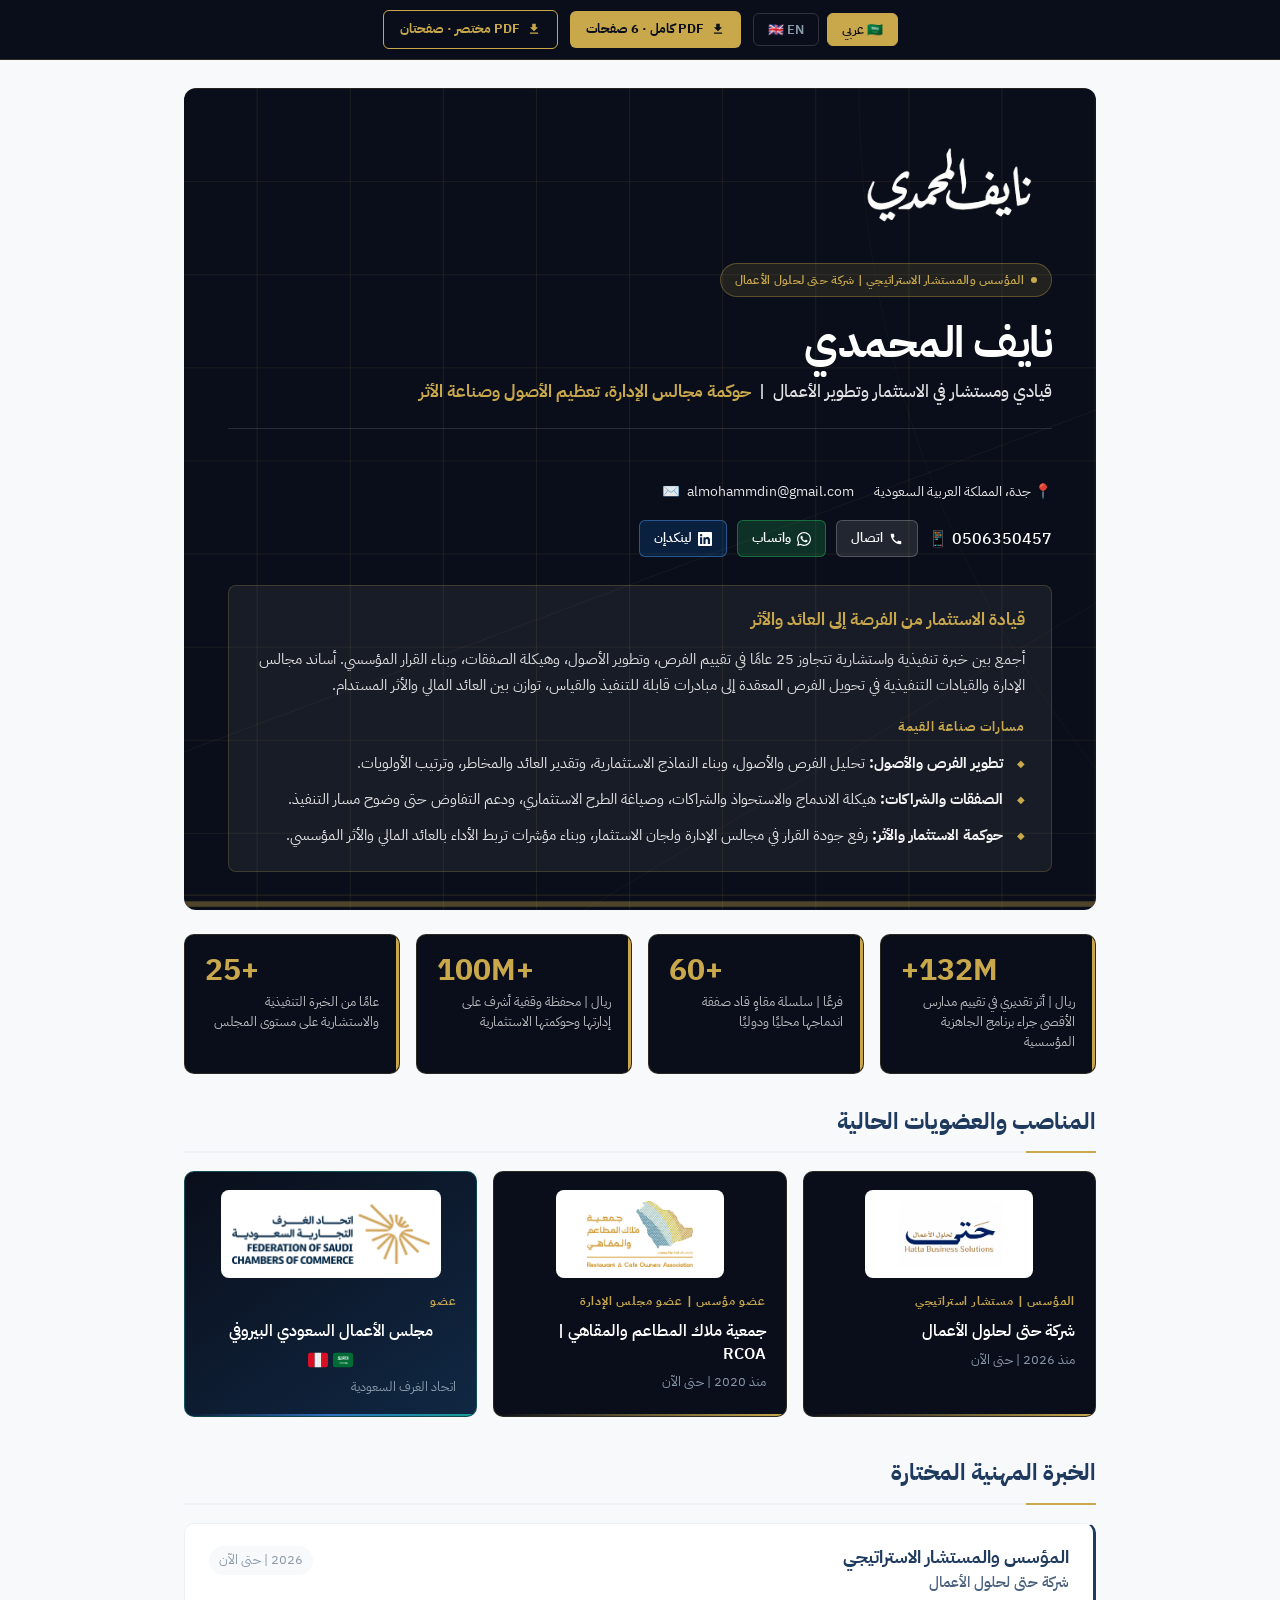
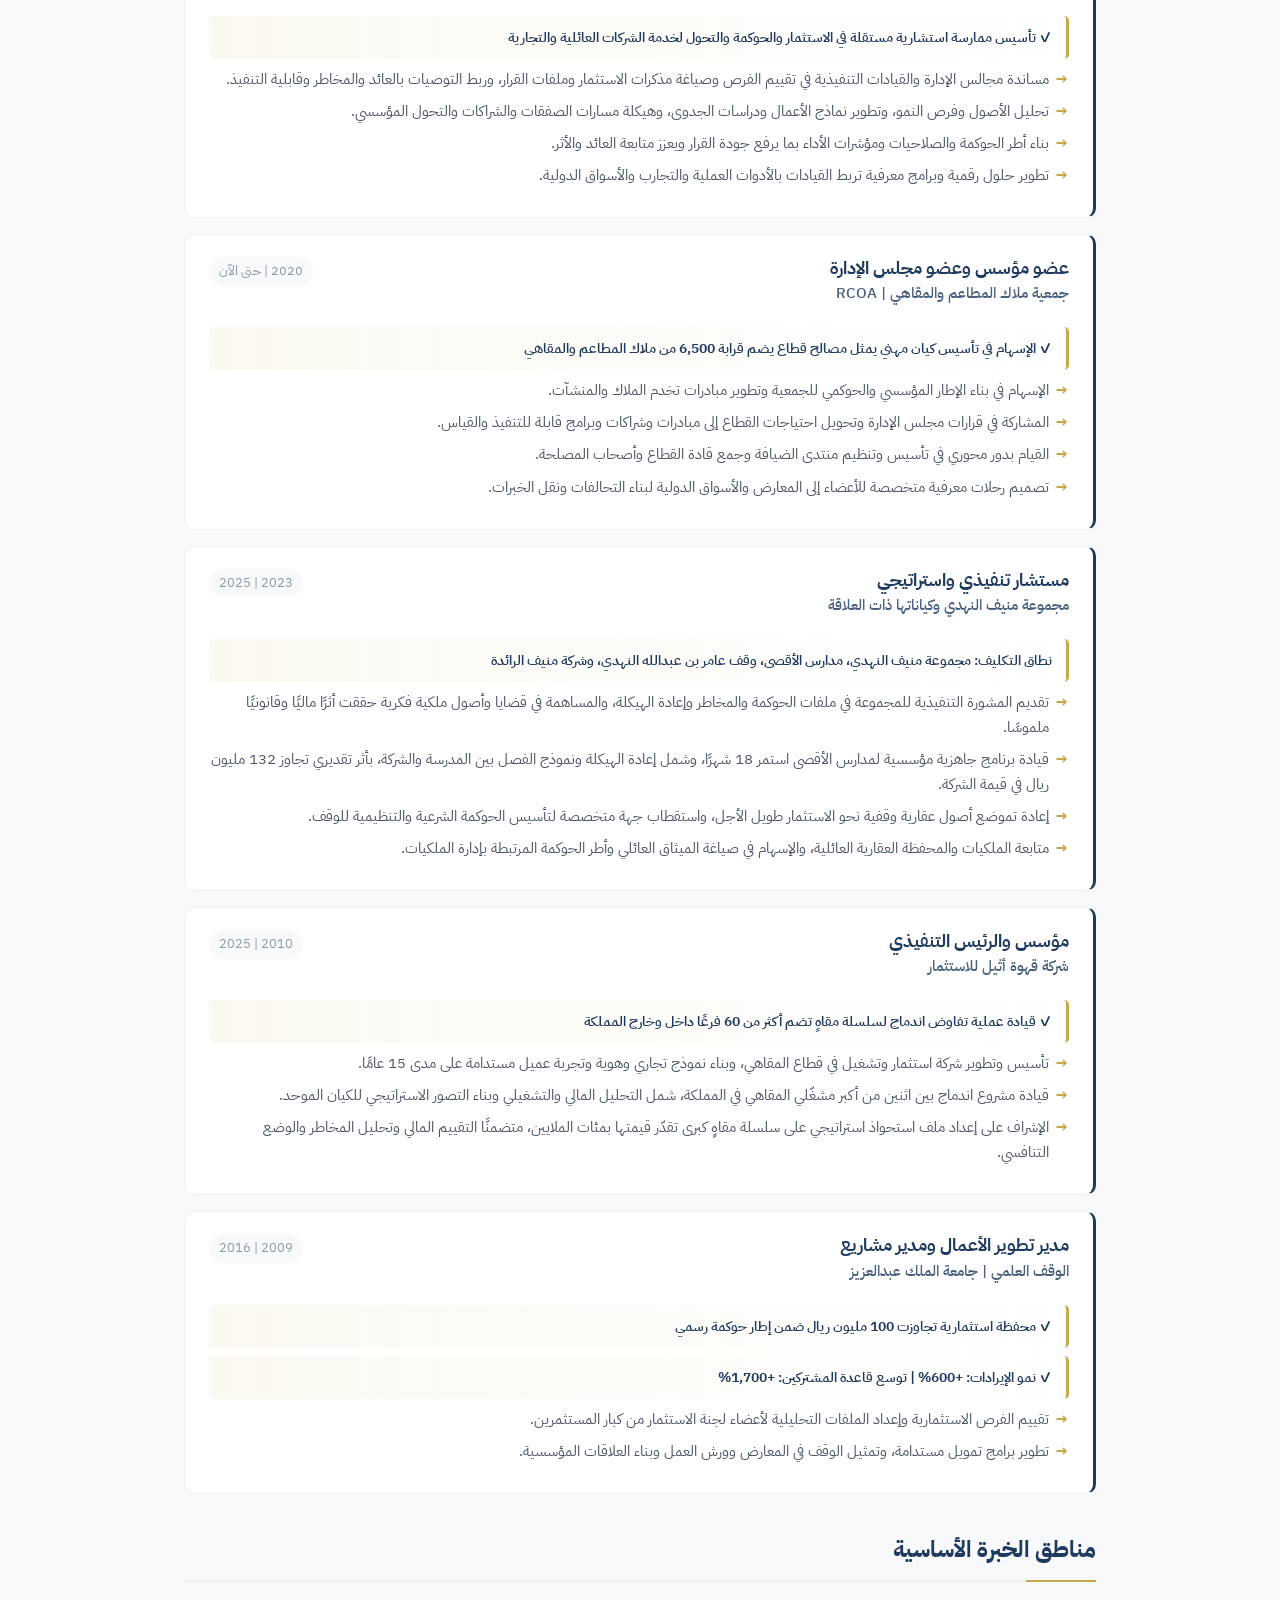
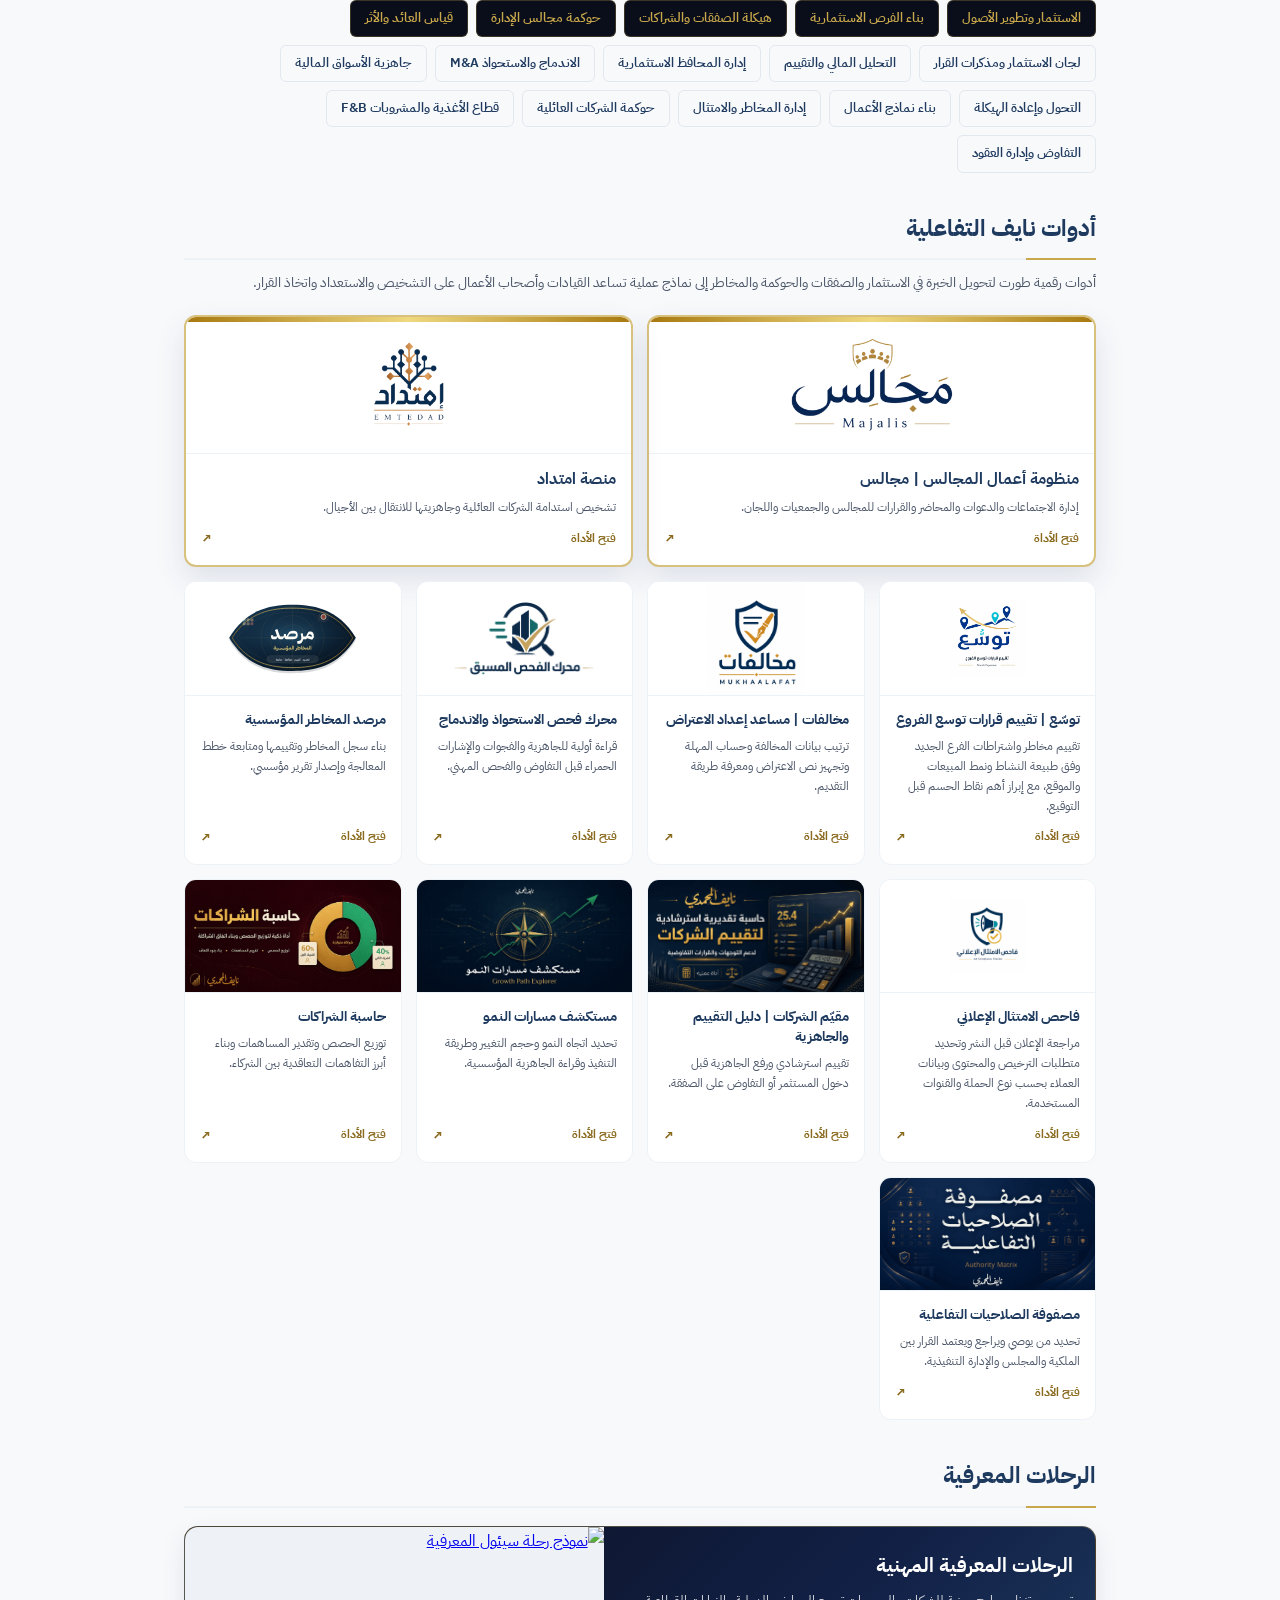
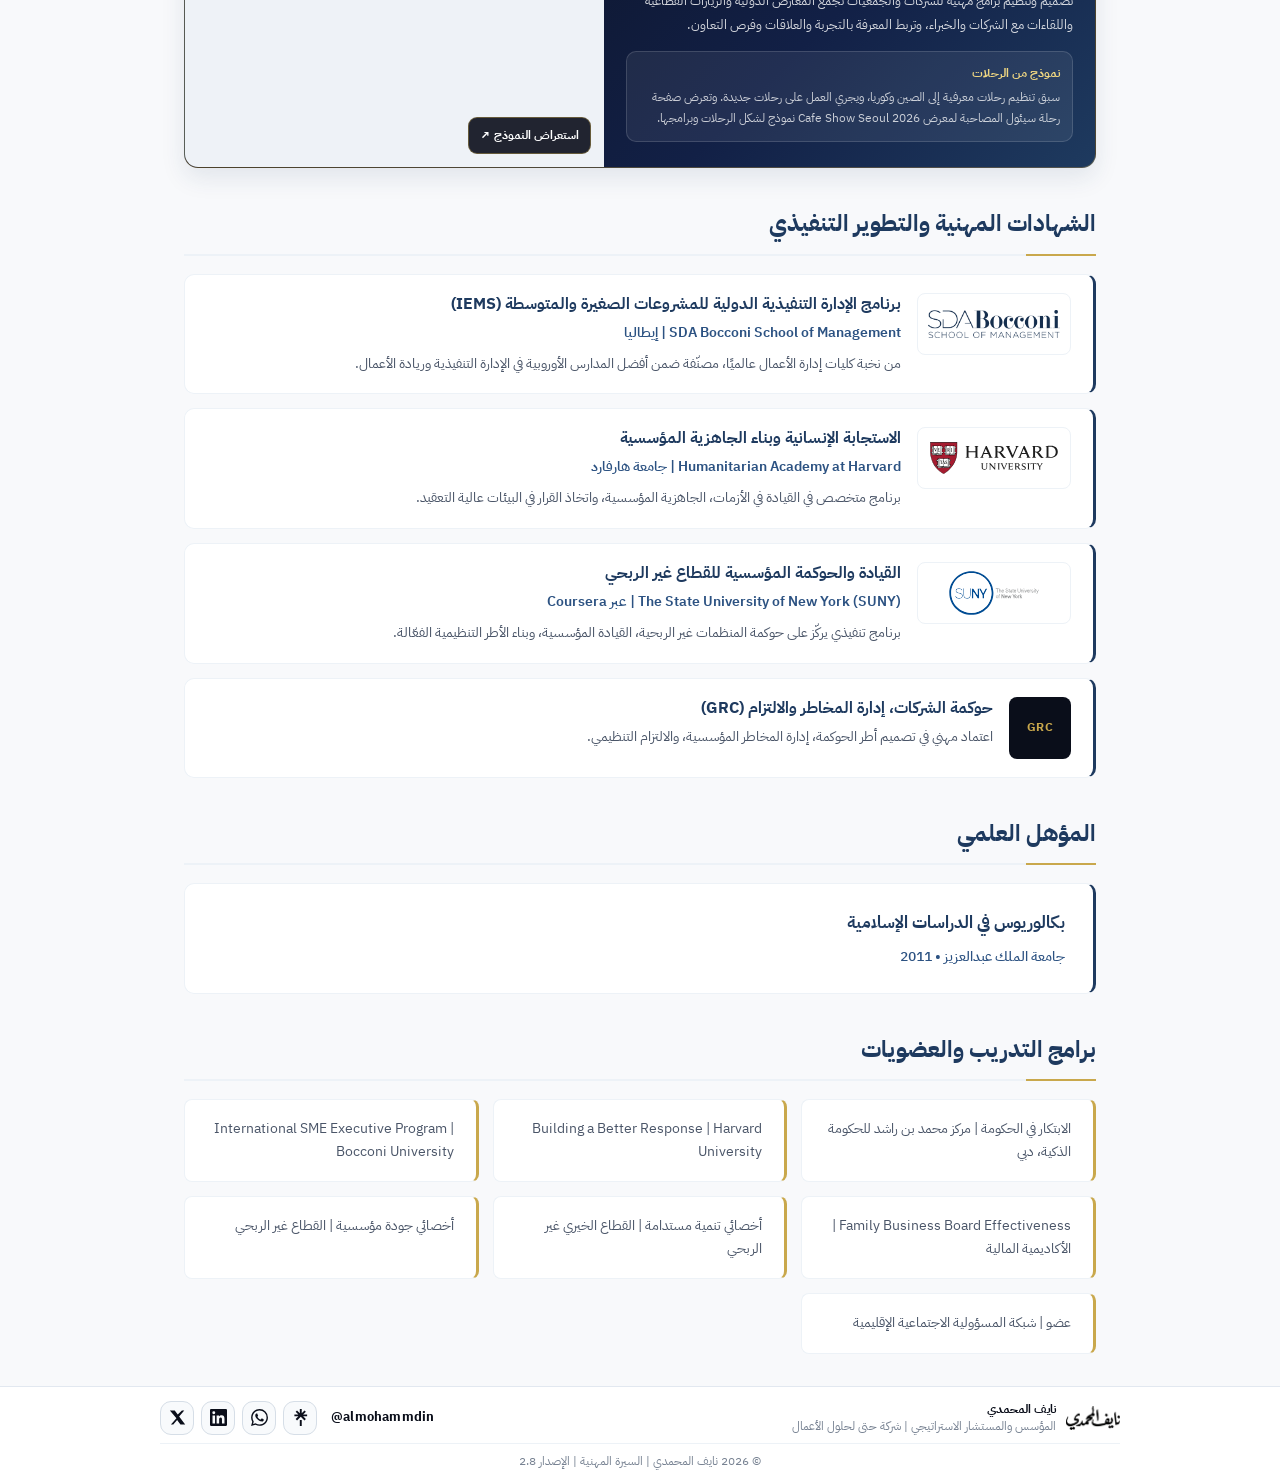
==== index.html @ 0396e6ec "تقليل ارتفاع الصفحة وضغط الفوتر" ====
<!DOCTYPE html>
<html lang="ar" dir="rtl">
<head>
  <meta charset="UTF-8">
  <meta name="viewport" content="width=device-width, initial-scale=1.0">
  <title>نايف المحمدي | قيادة الاستثمار والأثر</title>
  <meta name="description" content="السيرة المهنية لنايف المحمدي، قيادي ومستشار في الاستثمار وتطوير الأعمال وحوكمة مجالس الإدارة، يركز على تعظيم قيمة الأصول وصناعة العائد والأثر عبر شركة حتى لحلول الأعمال.">
  <meta name="theme-color" content="#0a0e1a">
  <meta name="robots" content="index, follow">

  <!-- Favicon -->
  <link rel="icon" type="image/x-icon" href="./assets/favicon/favicon.ico">
  <link rel="icon" type="image/png" sizes="16x16" href="./assets/favicon/favicon-16.png">
  <link rel="icon" type="image/png" sizes="32x32" href="./assets/favicon/favicon-32.png">
  <link rel="icon" type="image/png" sizes="96x96" href="./assets/favicon/favicon-96.png">
  <link rel="icon" type="image/png" sizes="180x180" href="./assets/favicon/favicon-180.png">
  <link rel="icon" type="image/png" sizes="512x512" href="./assets/favicon/favicon-512.png">
  <link rel="apple-touch-icon" sizes="180x180" href="./assets/favicon/apple-touch-icon.png">
  <link rel="canonical" href="https://almohammdin.github.io/mycv/">
  <meta property="og:type" content="profile">
  <meta property="og:locale" content="ar_SA">
  <meta property="og:title" content="نايف المحمدي | قيادة الاستثمار والأثر">
  <meta property="og:description" content="الاستثمار وتطوير الأصول، هيكلة الصفقات والشراكات، حوكمة مجالس الإدارة، وصناعة العائد والأثر.">
  <meta property="og:url" content="https://almohammdin.github.io/mycv/">
  <meta property="og:image" content="https://almohammdin.github.io/mycv/assets/social/naif-link-preview.png">
  <meta property="og:image:secure_url" content="https://almohammdin.github.io/mycv/assets/social/naif-link-preview.png">
  <meta property="og:image:type" content="image/png">
  <meta property="og:image:width" content="1200">
  <meta property="og:image:height" content="630">
  <meta property="og:image:alt" content="شعار نايف المحمدي">
  <meta name="twitter:card" content="summary_large_image">
  <meta name="twitter:title" content="نايف المحمدي | قيادة الاستثمار والأثر">
  <meta name="twitter:description" content="الاستثمار وتطوير الأصول، هيكلة الصفقات والشراكات، حوكمة مجالس الإدارة، وصناعة العائد والأثر.">
  <meta name="twitter:image" content="https://almohammdin.github.io/mycv/assets/social/naif-link-preview.png">

  <!-- Fonts -->
  <link rel="preconnect" href="https://fonts.googleapis.com">
  <link rel="preconnect" href="https://fonts.gstatic.com" crossorigin>
  <link href="https://fonts.googleapis.com/css2?family=IBM+Plex+Sans+Arabic:wght@300;400;500;600;700&family=IBM+Plex+Sans:wght@300;400;500;600;700&display=swap" rel="stylesheet">

  <!-- Schema.org JSON-LD -->
  <script type="application/ld+json">
  {
    "@context": "https://schema.org",
    "@type": "Person",
    "name": "نايف المحمدي",
    "alternateName": "Naif Almohammdi",
    "jobTitle": "قيادي ومستشار في الاستثمار وتطوير الأعمال",
    "description": "قيادي ومستشار في الاستثمار وتطوير الأعمال عبر شركة حتى لحلول الأعمال، بخبرة في تطوير الأصول وهيكلة الصفقات وحوكمة مجالس الإدارة وصناعة العائد والأثر.",
    "address": {
      "@type": "PostalAddress",
      "addressLocality": "جدة",
      "addressCountry": "SA"
    },
    "email": "almohammdin@gmail.com",
    "telephone": "+966506350457",
    "url": "https://almohammdin.github.io/mycv/",
    "sameAs": [
      "https://www.linkedin.com/in/almohammdin/",
      "https://x.com/almohammdin",
      "https://linktr.ee/almohammdin"
    ],
    "knowsAbout": ["Investment Strategy","Asset Development","Board Governance","Deal Structuring","Mergers and Acquisitions","Investment Committees","Impact Measurement","Institutional Transformation","Family Business Governance"]
  }
  </script>

  <style>
    /* ===== Reset & Variables ===== */
    *, *::before, *::after { margin:0; padding:0; box-sizing:border-box; }

    :root {
      --navy:        #0a0e1a;
      --navy-mid:    #1a2540;
      --navy-light:  #1e3a5f;
      --gold:        #c9a84c;
      --gold-light:  #e2c97e;
      --gold-muted:  rgba(201,168,76,0.15);
      --white:       #ffffff;
      --offwhite:    #f8f9fb;
      --muted:       #8899aa;
      --text:        #1a202c;
      --text-mid:    #4a5568;
      --border:      #e2e8f0;
      --border-lt:   #edf2f7;
      --card-bg:     #ffffff;
      --section-bg:  #f8f9fb;
      --accent-bar:  3px solid var(--navy-light);
      --ease-out:    cubic-bezier(0.23, 1, 0.32, 1);
      --motion-fast: 160ms;
      --motion-ui:   220ms;
    }

    html { scroll-behavior: smooth; }

    body {
      font-family: 'IBM Plex Sans Arabic', -apple-system, sans-serif;
      line-height: 1.75;
      color: var(--text);
      background: var(--offwhite);
      min-height: 100vh;
    }
    body[lang="en"] {
      font-family: 'IBM Plex Sans', -apple-system, sans-serif;
    }

    /* ===== TOP BAR | Minimalist ===== */
    .top-bar {
      background: var(--navy);
      border-bottom: 1px solid rgba(201,168,76,0.2);
      padding: 10px 0;
      position: sticky;
      top: 0;
      z-index: 200;
    }
    .top-bar-inner {
      max-width: 960px;
      margin: 0 auto;
      padding: 0 24px;
      display: flex;
      align-items: center;
      justify-content: center;
      gap: 16px;
      flex-wrap: wrap;
    }

    /* Lang switcher */
    .lang-row { display: flex; align-items: center; gap: 8px; }
    .lang-btn {
      padding: 6px 14px;
      border-radius: 6px;
      border: 1px solid rgba(255,255,255,0.15);
      background: transparent;
      color: var(--muted);
      font-size: .80rem;
      font-weight: 600;
      cursor: pointer;
      font-family: inherit;
      transition:
        background-color var(--motion-fast) ease,
        color var(--motion-fast) ease,
        border-color var(--motion-fast) ease,
        transform var(--motion-fast) var(--ease-out);
    }
    .lang-btn.active {
      background: var(--gold);
      color: var(--navy);
      border-color: var(--gold);
    }

    /* Download button */
    .btn-download {
      display: inline-flex;
      align-items: center;
      gap: 7px;
      padding: 7px 16px;
      background: var(--gold);
      color: var(--navy);
      border: none;
      border-radius: 6px;
      font-size: .82rem;
      font-weight: 700;
      cursor: pointer;
      font-family: inherit;
      text-decoration: none;
      transition:
        background-color var(--motion-fast) ease,
        color var(--motion-fast) ease,
        border-color var(--motion-fast) ease,
        transform var(--motion-fast) var(--ease-out);
      white-space: nowrap;
    }
    .btn-download:disabled {
      opacity: .68;
      cursor: wait;
      transform: none;
    }
    .btn-download svg { width:14px; height:14px; fill:currentColor; flex-shrink:0; }
    .btn-download.secondary { background:transparent; color:var(--gold); border:1px solid var(--gold); }
    .btn-download[hidden] { display:none; }

    /* ===== MAIN CONTAINER ===== */
    .container {
      max-width: 960px;
      margin: 0 auto;
      padding: 28px 24px 32px;
    }

    /* ===== HEADER ===== */
    .header {
      position: relative;
      background: var(--navy);
      color: var(--white);
      padding: 44px 44px 38px;
      border-radius: 12px;
      margin-bottom: 24px;
      overflow: hidden;
    }

    /* Geometric pattern SVG layer */
    .header-pattern {
      position: absolute;
      top: 0; left: 0;
      width: 100%; height: 100%;
      pointer-events: none;
    }

    /* Content above pattern */
    .header-content { position: relative; z-index: 2; }
    .header-identity {
      display: flex;
      align-items: flex-start;
      justify-content: space-between;
      gap: 26px;
      margin-bottom: 22px;
    }
    .header-identity-copy { flex: 1; min-width: 0; }
    .profile-photo {
      width: 118px;
      height: 150px;
      flex: 0 0 118px;
      object-fit: contain;
      object-position: center bottom;
      align-self: flex-end;
      margin-bottom: -18px;
      border: 0;
      border-radius: 0;
      background: transparent;
      filter: drop-shadow(0 12px 16px rgba(0,0,0,.24));
    }

    .naif-logo {
      display:block;
      width:205px;
      max-width:48%;
      height:auto;
      margin-bottom:20px;
      object-fit:contain;
    }

    /* RCOA badge */
    .rcoa-badge {
      display: inline-flex;
      align-items: center;
      gap: 7px;
      background: rgba(201,168,76,0.12);
      border: 1px solid rgba(201,168,76,0.35);
      color: var(--gold);
      padding: 5px 14px;
      border-radius: 20px;
      font-size: .78rem;
      font-weight: 600;
      letter-spacing: .3px;
      margin-bottom: 20px;
    }
    .rcoa-badge::before {
      content: '';
      display: inline-block;
      width: 6px; height: 6px;
      border-radius: 50%;
      background: var(--gold);
    }

    .header h1 {
      font-size: 2.7em;
      font-weight: 700;
      letter-spacing: -.5px;
      margin-bottom: 10px;
      line-height: 1.2;
    }

    .header-title {
      font-size: 1.08em;
      color: rgba(255,255,255,0.88);
      font-weight: 500;
      margin-bottom: 28px;
      padding-bottom: 22px;
      border-bottom: 1px solid rgba(255,255,255,0.12);
      line-height: 1.6;
    }
    .header-title strong { color: var(--gold); }

    /* Contact row */
    .contact-row {
      display: flex;
      flex-wrap: wrap;
      gap: 20px;
      font-size: .9em;
      opacity: .9;
      margin-bottom: 16px;
    }
    .contact-item { display:flex; align-items:center; gap:7px; }
    .email-contact {
      direction:ltr;
      unicode-bidi:isolate;
      white-space:nowrap !important;
      flex:0 0 auto;
      word-break:normal !important;
      overflow-wrap:normal !important;
      flex-wrap:nowrap !important;
    }
    .email-address {
      display:inline-block;
      direction:ltr;
      unicode-bidi:isolate;
      white-space:nowrap !important;
      word-break:keep-all !important;
      overflow-wrap:normal !important;
      text-decoration:none;
      color:inherit;
      letter-spacing:0;
      flex:0 0 auto;
    }

    /* Phone actions */
    .phone-row { display:flex; align-items:center; gap:10px; flex-wrap:wrap; margin-bottom: 28px; }
    .phone-num { font-size: 1em; font-weight:500; direction:ltr; }
    .phone-btn {
      display:inline-flex; align-items:center; gap:6px;
      padding:6px 14px;
      background:rgba(255,255,255,0.10);
      border:1px solid rgba(255,255,255,0.22);
      border-radius:6px; color:white;
      text-decoration:none; font-size:.83em; font-weight:600;
      transition:
        background-color var(--motion-fast) ease,
        border-color var(--motion-fast) ease,
        color var(--motion-fast) ease,
        transform var(--motion-fast) var(--ease-out);
    }
    .phone-btn svg { width:14px; height:14px; fill:currentColor; }
    .phone-btn.wa { background:rgba(37,211,102,0.18); border-color:rgba(37,211,102,0.38); }
    .phone-btn.linkedin { background:rgba(10,102,194,0.22); border-color:rgba(72,150,229,0.48); }

    /* Hook bullets */
    .hook-box {
      background: rgba(255,255,255,0.06);
      border: 1px solid rgba(201,168,76,0.22);
      border-radius: 8px;
      padding: 22px 26px;
    }
    .hook-box ul { list-style:none; }
    .hook-box li {
      padding-right: 22px;
      margin-bottom: 10px;
      position: relative;
      font-size: .95em;
      line-height: 1.7;
      color: rgba(255,255,255,0.88);
    }
    [lang="en"] .hook-box li { padding-right: 0; padding-left: 22px; }
    .hook-box li:last-child { margin-bottom: 0; }
    .hook-box li::before {
      content: '◆';
      position:absolute; right:0;
      color: var(--gold);
      font-size: .65em;
      top: 5px;
    }
    [lang="en"] .hook-box li::before { right:auto; left:0; }

    /* ===== IMPACT CARDS ===== */
    .impact-grid {
      display: grid;
      grid-template-columns: repeat(auto-fit, minmax(200px, 1fr));
      gap: 16px;
      margin-bottom: 28px;
    }
    .impact-card {
      background: var(--navy);
      color: var(--white);
      border-radius: 10px;
      padding: 20px;
      position: relative;
      overflow: hidden;
      border: 1px solid rgba(201,168,76,0.18);
    }
    .impact-card::before {
      content: '';
      position: absolute;
      top: 0; right: 0;
      width: 3px; height: 100%;
      background: var(--gold);
    }
    [lang="en"] .impact-card::before { right:auto; left:0; }
    .impact-num {
      font-size: 1.9em;
      font-weight: 700;
      color: var(--gold);
      line-height: 1;
      margin-bottom: 8px;
      direction: ltr;
    }
    .impact-label {
      font-size: .83em;
      color: rgba(255,255,255,0.72);
      line-height: 1.5;
    }

    /* ===== SECTION ===== */
    .section { margin-bottom: 36px; }
    .section:last-child { margin-bottom: 0; }

    .section-title {
      font-size: 1.45em;
      color: var(--navy-light);
      font-weight: 700;
      margin-bottom: 18px;
      padding-bottom: 9px;
      border-bottom: 2px solid var(--border-lt);
      position: relative;
    }
    .section-title::after {
      content:'';
      position:absolute;
      bottom:-2px; right:0;
      width: 70px; height: 2px;
      background: var(--gold);
    }
    [lang="en"] .section-title::after { right:auto; left:0; }

    /* ===== BOARD MEMBERSHIPS ===== */
    .board-grid {
      display: grid;
      grid-template-columns: repeat(auto-fit, minmax(270px, 1fr));
      gap: 16px;
    }
    .board-card {
      background: var(--navy);
      border-radius: 10px;
      padding: 18px 20px;
      border: 1px solid rgba(201,168,76,0.18);
      position: relative;
      overflow: hidden;
    }
    .board-card::after {
      content: '';
      position: absolute;
      bottom: 0; right: 0;
      width: 100%; height: 2px;
      background: linear-gradient(to left, var(--gold), transparent);
    }
    [lang="en"] .board-card::after { background: linear-gradient(to right, var(--gold), transparent); }
    .board-role {
      font-size: .75em;
      font-weight: 700;
      color: var(--gold);
      text-transform: uppercase;
      letter-spacing: .8px;
      margin-bottom: 8px;
    }
    .board-entity {
      font-size: 1em;
      font-weight: 600;
      color: var(--white);
      margin-bottom: 6px;
      line-height: 1.4;
    }
    .board-since {
      font-size: .80em;
      color: var(--muted);
    }
    .board-logo {
      display: block;
      width: 168px;
      max-width: 78%;
      height: 88px;
      object-fit: contain;
      object-position: center;
      background: #fff;
      border: 1px solid rgba(255,255,255,.9);
      border-radius: 8px;
      padding: 10px 12px;
      margin: 0 auto 13px;
    }
    .council-card {
      background: linear-gradient(145deg, #0a0e1a, #102844);
      border-color: rgba(24,157,148,.38);
    }
    .council-card .board-logo {
      width: 220px;
      max-width: 94%;
      padding: 8px 10px;
    }
    .council-card::after {
      background: linear-gradient(to left, #189d94, #2f70bf, transparent);
    }
    [lang="en"] .council-card::after {
      background: linear-gradient(to right, #189d94, #2f70bf, transparent);
    }
    .council-flags {
      display: inline-flex;
      align-items: center;
      gap: 5px;
      margin: 0;
      line-height: 1;
      white-space: nowrap;
    }
    .council-flags img {
      width: 20px;
      height: 20px;
      display: block;
    }
    .council-name {
      display: flex;
      align-items: center;
      justify-content: center;
      gap: 7px;
      flex-wrap: wrap;
    }
    .company-link { color:inherit; text-decoration:none; transition:color var(--motion-fast) ease; }


    /* ===== EXPERIENCE CARDS ===== */
    .exp-card {
      background: var(--card-bg);
      border: 1px solid var(--border-lt);
      border-radius: 10px;
      padding: 22px 24px;
      margin-bottom: 16px;
      border-right: 3px solid var(--navy-light);
    }
    [lang="en"] .exp-card { border-right: 1px solid var(--border-lt); border-left: 3px solid var(--navy-light); }

    .job-header { display:flex; flex-wrap:wrap; align-items:flex-start; justify-content:space-between; gap:8px; margin-bottom:10px; }
    .job-title { font-size:1.12em; font-weight:700; color:var(--navy-light); line-height:1.3; }
    .job-period {
      font-size:.82em; color:var(--muted);
      background:var(--section-bg); padding:3px 10px;
      border-radius:20px; white-space:nowrap; flex-shrink:0;
    }
    .company-name { font-size:.96em; color:var(--navy-light); font-weight:500; margin-bottom:10px; opacity:.8; }

    .achievement {
      background: linear-gradient(90deg, rgba(201,168,76,0.08), transparent);
      border-right: 3px solid var(--gold);
      padding: 9px 14px;
      margin: 8px 0;
      border-radius: 5px;
      font-weight: 600;
      font-size: .9em;
      color: var(--navy-light);
    }
    [lang="en"] .achievement { border-right:none; border-left:3px solid var(--gold); background:linear-gradient(270deg,rgba(201,168,76,0.08),transparent); }

    .desc { color:var(--text-mid); line-height:1.8; }
    .desc ul { list-style:none; margin-top:8px; }
    .desc li {
      padding-right: 20px;
      margin-bottom: 7px;
      position: relative;
      font-size: .92em;
      line-height: 1.7;
    }
    [lang="en"] .desc li { padding-right:0; padding-left:20px; }
    .desc li::before {
      content:'→';
      position:absolute; right:0;
      color:var(--gold); font-weight:700;
    }
    [lang="en"] .desc li::before { right:auto; left:0; }

    /* ===== CORE EXPERTISE TAGS ===== */
    .tags-cloud { display:flex; flex-wrap:wrap; gap:8px; }
    .tag {
      display: inline-block;
      padding: 6px 14px;
      border-radius: 6px;
      font-size: .83em;
      font-weight: 600;
      background: var(--section-bg);
      color: var(--navy-light);
      border: 1px solid var(--border);
      cursor: default;
    }
    .tag.primary {
      background: var(--navy);
      color: var(--gold);
      border-color: rgba(201,168,76,.25);
    }

    /* ===== CERTS ===== */
    .cert-pro {
      background: var(--card-bg);
      border: 1px solid var(--border-lt);
      border-radius: 10px;
      padding: 18px 22px;
      margin-bottom: 14px;
      border-right: 3px solid var(--navy-light);
      display: flex;
      gap: 16px;
      align-items: flex-start;
    }
    [lang="en"] .cert-pro { border-right:1px solid var(--border-lt); border-left:3px solid var(--navy-light); }

    .cert-logo {
      flex-shrink:0;
      width:154px;
      height:62px;
      border-radius:8px;
      background:#fff;
      border:1px solid var(--border-lt);
      display:flex;
      align-items:center;
      justify-content:center;
      padding:8px 10px;
    }
    .cert-logo img { width:100%; height:100%; object-fit:contain; display:block; }
    .cert-badge {
      flex-shrink:0;
      width:62px; height:62px;
      border-radius:8px;
      background:var(--navy);
      display:flex; align-items:center; justify-content:center;
      font-size:.75em; font-weight:800; color:var(--gold);
      text-align:center; line-height:1.2; letter-spacing:.5px;
    }
    .cert-body { flex:1; }
    .cert-title { font-size:1em; font-weight:700; color:var(--navy-light); margin-bottom:5px; line-height:1.45; }
    .cert-inst { font-size:.86em; font-weight:600; color: #2c5282; margin-bottom:7px; }
    .cert-desc { font-size:.86em; color:var(--text-mid); line-height:1.7; }

    /* Cert list grid */
    .cert-list {
      display: grid;
      grid-template-columns: repeat(auto-fit, minmax(260px,1fr));
      gap: 14px;
    }
    .cert-item {
      background: var(--card-bg);
      padding: 18px 22px;
      border-radius: 8px;
      border: 1px solid var(--border-lt);
      border-right: 3px solid var(--gold);
      font-size: .88em;
      color: var(--text-mid);
      line-height: 1.6;
    }
    [lang="en"] .cert-item { border-right:1px solid var(--border-lt); border-left:3px solid var(--gold); }

    /* ===== EDUCATION ===== */
    .edu-card {
      background: var(--card-bg);
      padding: 24px 28px;
      border-radius: 10px;
      border: 1px solid var(--border-lt);
      border-right: 3px solid var(--navy-light);
    }
    [lang="en"] .edu-card { border-right:1px solid var(--border-lt); border-left:3px solid var(--navy-light); }
    .degree { font-size:1.05em; font-weight:700; color:var(--navy-light); margin-bottom:6px; }
    .university { font-size:.9em; color:#2c5282; font-weight:500; }

    /* ===== LANGUAGES ===== */
    .lang-cards { display:grid; grid-template-columns:repeat(auto-fit,minmax(160px,1fr)); gap:14px; }
    .lang-card {
      background: var(--navy);
      border: 1px solid rgba(201,168,76,.18);
      border-radius: 10px;
      padding: 20px;
      text-align: center;
    }
    .lang-name { color:var(--white); font-weight:700; font-size:.95em; margin-bottom:10px; }
    .lang-level-text { font-size:.75em; color:var(--gold); font-weight:600; margin-bottom:10px; letter-spacing:.5px; }
    .lang-bar { background:rgba(255,255,255,.1); border-radius:4px; height:4px; overflow:hidden; }
    .lang-bar-fill { height:100%; background:var(--gold); border-radius:4px; }

    /* ===== DIGITAL TOOLS ===== */
    .knowledge-product-card {
      display:grid;
      grid-template-columns:minmax(0,1.08fr) minmax(260px,.92fr);
      border:1px solid rgba(201,168,76,.34);
      border-radius:14px;
      overflow:hidden;
      background:linear-gradient(135deg,var(--navy),#122046 64%,var(--navy-light));
      box-shadow:0 10px 24px rgba(30,58,95,.1);
      color:#fff;
    }
    .knowledge-product-content { padding:24px 22px; display:flex; flex-direction:column; justify-content:center; }
    .knowledge-product-title { margin-bottom:8px; color:#fff; font-size:1.22em; line-height:1.45; font-weight:700; }
    .knowledge-product-desc { color:rgba(255,255,255,.82); font-size:.84em; line-height:1.8; }
    .knowledge-product-note { margin-top:14px; padding:11px 12px; border:1px solid rgba(255,255,255,.14); border-radius:10px; background:rgba(255,255,255,.07); color:rgba(255,255,255,.76); font-size:.76em; line-height:1.75; }
    .knowledge-product-note strong { display:block; margin-bottom:3px; color:#f0d782; }
    .knowledge-product-media { position:relative; display:flex; min-height:240px; overflow:hidden; background:#eef2f7; }
    .knowledge-product-media img { width:100%; height:100%; object-fit:cover; object-position:center; transition:transform var(--motion-ui) var(--ease-out); }
    .knowledge-product-media span { position:absolute; right:13px; bottom:13px; padding:7px 11px; border-radius:9px; background:rgba(10,14,26,.9); border:1px solid rgba(201,168,76,.42); color:#fff; font-size:.74em; font-weight:700; }
    [lang="en"] .knowledge-product-media span { right:auto; left:13px; }
    .tools-intro {
      color: var(--text-mid);
      font-size: .9em;
      line-height: 1.75;
      margin: -8px 0 20px;
    }
    .tools-grid {
      display:grid;
      grid-template-columns:repeat(4,minmax(0,1fr));
      gap:14px;
    }
    .tool-card {
      min-width: 0;
      background: var(--card-bg);
      border: 1px solid var(--border-lt);
      border-radius: 12px;
      overflow: hidden;
      position: relative;
      transition:
        transform var(--motion-ui) var(--ease-out),
        box-shadow var(--motion-ui) ease,
        border-color var(--motion-ui) ease;
    }
    .tool-card:focus-within {
      box-shadow: 0 12px 26px rgba(30,58,95,.12);
      border-color: rgba(201,168,76,.64);
    }
    .tool-card.featured {
      grid-column:span 2;
      border:2px solid rgba(201,168,76,.72);
      box-shadow:0 13px 30px rgba(30,58,95,.12);
    }
    .tool-card.featured::before {
      content:"";
      position:absolute;
      z-index:3;
      inset:0 0 auto;
      height:5px;
      background:linear-gradient(90deg,#a87910,#efd87f,#a87910);
    }
    .tool-card.featured .tool-visual { aspect-ratio:3.25 / 1; }
    .tool-card.featured .tool-title { font-size:.98em; }
    .tool-card > a {
      display:flex;
      flex-direction:column;
      height:100%;
      text-decoration:none;
      color:inherit;
    }
    .tool-visual {
      width: 100%;
      aspect-ratio: 1.9 / 1;
      background: #f5f7fa;
      border-bottom: 1px solid var(--border-lt);
      overflow:hidden;
      display:flex;
      align-items:center;
      justify-content:center;
    }
    .tool-visual img {
      width:70%;
      height:70%;
      display:block;
      object-fit:contain;
      object-position:center;
    }
    .tool-visual:not(.logo) img {
      width:100%;
      height:100%;
      object-fit:cover;
    }
    .tool-visual.logo img {
      width:100%;
      height:100%;
      object-fit:contain;
      padding:18px;
      background:#fff;
    }
    .tool-visual.mukhaalafat-logo img { padding:2px; transform:scale(1.34); object-position:center 62%; }
    .tool-body {
      padding: 14px 15px 15px;
      display:flex;
      flex-direction:column;
      flex:1;
    }
    .tool-title {
      font-size:.86em;
      font-weight:700;
      color:var(--navy-light);
      line-height:1.45;
      margin-bottom:6px;
    }
    .tool-desc {
      font-size:.76em;
      color:var(--text-mid);
      line-height:1.65;
      flex:1;
    }
    .tool-open {
      margin-top:10px;
      color:#8a6a1e;
      font-size:.72em;
      font-weight:700;
      display:flex;
      align-items:center;
      justify-content:space-between;
      gap:8px;
    }
    .tool-open::after { content:'↗'; font-size:1.15em; }

    /* ===== FOOTER ===== */
    footer {
      background: #fff;
      color: #778292;
      padding: 14px 24px 12px;
      margin-top: 0;
      border-top: 1px solid var(--border);
    }
    .footer-inner {
      max-width: 960px;
      margin: 0 auto;
      display: grid;
      grid-template-columns: minmax(0, 1fr) auto auto;
      align-items: center;
      gap: 8px 14px;
      text-align:start;
    }
    .footer-left { font-size:.73em; line-height:1.45; }
    .footer-left strong { color:var(--navy); }
    .footer-brand { display:flex; flex-direction:row; align-items:center; gap:10px; }
    .footer-naif-logo {
      width:54px;
      height:auto;
      object-fit:contain;
      display:block;
    }
    .social-username {
      color:var(--navy);
      font-size:.82em;
      font-weight:700;
      direction:ltr;
      unicode-bidi:isolate;
      letter-spacing:.2px;
      justify-self:center;
    }
    .footer-social {
      display:flex; align-items:center; justify-content:center; gap:7px; flex-wrap:wrap;
      justify-self:end;
    }
    .footer-social a {
      width:34px; height:34px;
      display:inline-flex; align-items:center; justify-content:center;
      border-radius:11px;
      border:1px solid #d6dee7;
      background:#f8fafc;
      text-decoration:none; color:var(--navy);
      transition:
        transform var(--motion-fast) var(--ease-out),
        border-color var(--motion-fast) ease,
        background-color var(--motion-fast) ease,
        box-shadow var(--motion-fast) ease;
    }
    .footer-social svg { width:17px; height:17px; fill:currentColor; }
    .footer-copy {
      grid-column:1 / -1;
      width:100%;
      border-top: 1px solid var(--border-lt);
      padding-top: 8px;
      margin-top: 0;
      font-size:.72em;
      text-align:center;
    }

    /* ===== LANG TOGGLE ===== */
    .lang-content { display:none; }
    .lang-content.active { display:block; }

    /* ===== INTERACTION & MOTION ===== */
    @media screen {
      :where(.lang-btn, .btn-download, .phone-btn, .company-link, .knowledge-product-media, .tool-card a, .footer-social a):focus-visible {
        outline: 3px solid #2f70bf;
        outline-offset: 3px;
      }
      :where(.lang-btn, .btn-download, .phone-btn, .footer-social a):active {
        transform: scale(.97);
      }
      :where(.knowledge-product-media, .tool-card):active {
        transform: scale(.99);
      }
    }

    @media screen and (hover:hover) and (pointer:fine) {
      .lang-btn:hover {
        background: var(--gold);
        color: var(--navy);
        border-color: var(--gold);
      }
      .btn-download:hover {
        background: var(--gold-light);
        transform: translateY(-1px);
      }
      .btn-download.secondary:hover { background:rgba(201,168,76,.1); }
      .phone-btn:hover { background:rgba(255,255,255,0.20); }
      .phone-btn.wa:hover { background:#25D366; border-color:#25D366; }
      .phone-btn.linkedin:hover { background:#0a66c2; border-color:#0a66c2; }
      .company-link:hover { color:var(--gold); }
      .knowledge-product-media:hover img { transform:scale(1.025); }
      .tool-card:hover {
        transform: translateY(-2px);
        box-shadow: 0 12px 26px rgba(30,58,95,.12);
        border-color: rgba(201,168,76,.64);
      }
      .footer-social a:hover {
        transform:translateY(-2px);
        border-color:var(--navy);
        background:#f1f4f7;
        box-shadow:0 8px 18px rgba(11,26,43,.10);
      }
    }

    @media screen and (prefers-reduced-motion:reduce) {
      html { scroll-behavior:auto; }
      .lang-btn,
      .btn-download,
      .phone-btn,
      .company-link,
      .knowledge-product-media img,
      .tool-card,
      .footer-social a { transition-duration:120ms; }
      .btn-download:hover,
      .knowledge-product-media:hover img,
      .tool-card:hover,
      .footer-social a:hover,
      :where(.lang-btn, .btn-download, .phone-btn, .footer-social a, .knowledge-product-media, .tool-card):active {
        transform:none;
      }
    }

    /* ===== RESPONSIVE ===== */
    @media (max-width:768px) {
      .header { padding:30px 20px 26px; }
      .header h1 { font-size:2em; }
      .container { padding:18px 16px 24px; }
      .top-bar-inner { gap:10px; }
      .impact-grid { grid-template-columns:1fr 1fr; }
      .board-grid, .cert-list { grid-template-columns:1fr; }
      .knowledge-product-card { grid-template-columns:1fr; }
      .knowledge-product-media { min-height:210px; }
      .tools-grid { grid-template-columns:repeat(2,minmax(0,1fr)); }
      .tool-card.featured { grid-column:auto; }
      .job-header { flex-direction:column; }
      .cert-pro { flex-direction:column; gap:12px; }
      .naif-logo { width:175px; max-width:60%; }
      .header-identity { gap:16px; }
      .profile-photo { width:88px; height:112px; flex-basis:88px; margin-bottom:-12px; }
      footer { padding:12px 16px 10px; }
      .footer-inner { grid-template-columns:minmax(0,1fr) auto; gap:7px 10px; }
      .footer-brand { grid-column:1 / -1; }
      .footer-naif-logo { width:48px; }
      .footer-left { font-size:.7em; }
      .footer-social a { width:32px; height:32px; border-radius:9px; }
      .footer-social svg { width:15px; height:15px; }
      .footer-copy { padding-top:7px; }
    }
    @media (max-width:480px) {
      .impact-grid { grid-template-columns:1fr; }
      .tools-grid { grid-template-columns:1fr; }
      .header-identity { gap:12px; }
      .profile-photo { width:74px; height:94px; flex-basis:74px; margin-bottom:-10px; }
      .naif-logo { width:150px; }
      .rcoa-badge { font-size:.69rem; padding:5px 10px; }
    }

    /* ===== DIRECT PDF EXPORT ===== */
    .pdf-document {
      position:absolute;
      left:-10000px;
      top:0;
      width:184mm;
      min-height:260mm;
      padding:0;
      background:#fff;
      color:var(--text);
      font-family:'IBM Plex Sans Arabic', sans-serif;
      font-size:10.5pt;
      line-height:1.65;
      -webkit-print-color-adjust:exact;
      print-color-adjust:exact;
    }
    .pdf-document[lang="en"] { font-family:'IBM Plex Sans', sans-serif; }
    .pdf-document .container { width:100%; max-width:none; padding:0; }
    .pdf-document .header { border-radius:0; padding:26px 30px; margin-bottom:18px; break-after:avoid; }
    .pdf-document .header-pattern { display:none; }
    .pdf-document .naif-logo { width:155px; margin-bottom:14px; }
    .pdf-document .profile-photo { width:82px; height:104px; flex-basis:82px; margin-bottom:-11px; }
    .pdf-document .header h1 { font-size:2.15em; }
    .pdf-document .header-title { margin-bottom:18px; padding-bottom:15px; }
    .pdf-document .phone-btn.call { display:none; }
    .pdf-document .phone-row { margin-bottom:18px; }
    .pdf-document .hook-box { padding:17px 20px; }
    .pdf-document .impact-grid { gap:9px; margin-bottom:24px; grid-template-columns:repeat(4,1fr); }
    .pdf-document .impact-card { padding:16px 14px; }
    .pdf-document .section { margin-bottom:27px; }
    .pdf-document .section-title {
      margin-bottom:16px;
      padding-bottom:8px;
      break-after:avoid-page;
      page-break-after:avoid;
    }
    .pdf-document .board-grid { gap:10px; grid-template-columns:repeat(3,1fr); }
    .pdf-document .board-card { padding:16px 17px; }
    .pdf-document .board-logo { width:126px; max-width:82%; height:66px; padding:8px 10px; }
    .pdf-document .exp-card { padding:19px 21px; margin-bottom:13px; }
    .pdf-document .achievement { padding:8px 12px; margin:7px 0; }
    .pdf-document .desc li { margin-bottom:6px; }
    .pdf-document .tags-cloud { gap:6px; }
    .pdf-document .tag { padding:5px 10px; font-size:.77em; }
    .pdf-document .knowledge-product-card { grid-template-columns:1.1fr .9fr; break-inside:avoid; page-break-inside:avoid; }
    .pdf-document .knowledge-product-content { padding:17px 18px; }
    .pdf-document .knowledge-product-media { min-height:175px; }
    .pdf-document .tools-grid { grid-template-columns:repeat(2,1fr); gap:9px; }
    .pdf-document .tool-card.featured { grid-column:auto; }
    .pdf-document .tool-card { min-height:116px; }
    .pdf-document .tool-card > a { flex-direction:row; }
    .pdf-document .tool-visual { width:118px; height:auto; min-height:116px; flex:0 0 118px; border-bottom:0; }
    .pdf-document .tool-body { padding:11px 12px; }
    .pdf-document .tool-open { display:none; }
    .pdf-document .cert-pro { padding:17px 20px; margin-bottom:11px; }
    .pdf-document .cert-logo { width:130px; height:52px; }
    .pdf-document .cert-list { gap:8px; }
    .pdf-document .cert-item { padding:12px 15px; }
    .pdf-document .exp-card,
    .pdf-document .board-card,
    .pdf-document .tool-card,
    .pdf-document .cert-pro,
    .pdf-document .cert-item,
    .pdf-document .edu-card,
    .pdf-document .impact-card {
      page-break-inside:avoid;
      break-inside:avoid;
    }
    .pdf-export-footer {
      margin-top:18px;
      padding:13px 8px 4px;
      border-top:1px solid var(--border);
      display:flex;
      align-items:center;
      justify-content:space-between;
      gap:12px;
      color:#6f7a89;
      font-size:8pt;
    }
    .pdf-export-footer img { width:68px; height:auto; object-fit:contain; }
    .pdf-export-footer span { direction:ltr; unicode-bidi:isolate; }
    .pdf-export-links { display:flex; align-items:center; gap:5px; flex-wrap:wrap; justify-content:flex-end; }
    .pdf-export-links a { color:#536276; text-decoration:none; }
  </style>
</head>

<body dir="rtl">

  <!-- TOP BAR -->
  <div class="top-bar">
    <div class="top-bar-inner">
      <!-- Language and download -->
      <div style="display:flex;align-items:center;gap:12px;flex-wrap:wrap;">
        <div class="lang-row">
          <button class="lang-btn active" id="btn-ar" onclick="switchLang('ar')">🇸🇦 عربي</button>
          <button class="lang-btn" id="btn-en" onclick="switchLang('en')">🇬🇧 EN</button>
        </div>
        <a class="btn-download" id="downloadPdfButton" href="./Naif-Almohammdi-CV-AR.pdf" download="Naif-Almohammdi-CV-AR.pdf">
          <svg viewBox="0 0 24 24"><path d="M19 9h-4V3H9v6H5l7 7 7-7zM5 18v2h14v-2H5z"/></svg>
          <span id="dl-label">PDF كامل · 6 صفحات</span>
        </a>
        <a class="btn-download secondary" id="downloadShortPdfButton" href="./Naif-Almohammdi-CV-AR-Short.pdf" download="Naif-Almohammdi-CV-AR-Short.pdf" lang="ar" dir="rtl">
          <svg viewBox="0 0 24 24" aria-hidden="true"><path d="M19 9h-4V3H9v6H5l7 7 7-7zM5 18v2h14v-2H5z"/></svg>
          <span>PDF مختصر · صفحتان</span>
        </a>
      </div>
    </div>
  </div>

  <!-- ═══════════════ ARABIC CONTENT ═══════════════ -->
  <div id="ar-content" class="lang-content active">
    <div class="container">

      <!-- HEADER -->
      <div class="header" id="top">
        <!-- Geometric Pattern -->
        <svg class="header-pattern" viewBox="0 0 960 300" preserveAspectRatio="xMidYMid slice" xmlns="http://www.w3.org/2000/svg">
          <defs>
            <pattern id="grid-ar" x="0" y="0" width="34" height="34" patternUnits="userSpaceOnUse">
              <line x1="0" y1="0" x2="34" y2="0" stroke="#c9a84c" stroke-width="0.45" opacity="0.16"/>
              <line x1="0" y1="0" x2="0" y2="34" stroke="#c9a84c" stroke-width="0.45" opacity="0.16"/>
            </pattern>
          </defs>
          <rect width="960" height="300" fill="url(#grid-ar)"/>
          <g transform="translate(960,0)" stroke="#c9a84c" fill="none">
            <circle cx="0" cy="0" r="80"  stroke-width="0.70" opacity="0.24"/>
            <circle cx="0" cy="0" r="145" stroke-width="0.55" opacity="0.17"/>
            <circle cx="0" cy="0" r="220" stroke-width="0.45" opacity="0.12"/>
            <circle cx="0" cy="0" r="305" stroke-width="0.38" opacity="0.08"/>
            <circle cx="0" cy="0" r="400" stroke-width="0.30" opacity="0.05"/>
            <line x1="0" y1="0" x2="-960" y2="0"   stroke-width="0.38" opacity="0.12"/>
            <line x1="0" y1="0" x2="-800" y2="300"  stroke-width="0.30" opacity="0.08"/>
            <line x1="0" y1="0" x2="-500" y2="300"  stroke-width="0.25" opacity="0.07"/>
            <line x1="0" y1="0" x2="-200" y2="300"  stroke-width="0.22" opacity="0.06"/>
            <line x1="0" y1="0" x2="0"    y2="300"  stroke-width="0.30" opacity="0.09"/>
          </g>
          <circle cx="960" cy="0" r="3" fill="#c9a84c" opacity="0.38"/>
          <circle cx="960" cy="0" r="7" fill="none" stroke="#c9a84c" stroke-width="0.55" opacity="0.20"/>
          <rect x="0" y="297" width="960" height="2"   fill="#c9a84c" opacity="0.35"/>
          <rect x="0" y="294.5" width="960" height="0.5" fill="#c9a84c" opacity="0.12"/>
        </svg>

        <div class="header-content">
          <div class="header-identity">
            <div class="header-identity-copy">
              <img class="naif-logo" src="./naif-logo.svg" alt="شعار نايف المحمدي">
              <div class="rcoa-badge">المؤسس والمستشار الاستراتيجي | شركة حتى لحلول الأعمال</div>
              <h1>نايف المحمدي</h1>
              <div class="header-title">
                قيادي ومستشار في الاستثمار وتطوير الأعمال &nbsp;|&nbsp; <strong>حوكمة مجالس الإدارة، تعظيم الأصول وصناعة الأثر</strong>
              </div>
            </div>
          </div>
          <div class="contact-row">
            <div class="contact-item">📍 جدة، المملكة العربية السعودية</div>
            <div class="contact-item email-contact"><span aria-hidden="true">✉️</span><a class="email-address" dir="ltr" href="mailto:almohammdin@gmail.com">almohammdin@gmail.com</a></div>
          </div>
          <div class="phone-row">
            <span class="phone-num">📱 0506350457</span>
            <a href="tel:+966506350457" class="phone-btn call">
              <svg viewBox="0 0 24 24"><path d="M20.01 15.38c-1.23 0-2.42-.2-3.53-.56-.35-.12-.74-.03-1.01.24l-1.57 1.97c-2.83-1.35-5.48-3.9-6.89-6.83l1.95-1.66c.27-.28.35-.67.24-1.02-.37-1.11-.56-2.3-.56-3.53 0-.54-.45-.99-.99-.99H4.19C3.65 3 3 3.24 3 3.99 3 13.28 10.73 21 20.01 21c.71 0 .99-.63.99-1.18v-3.45c0-.54-.45-.99-.99-.99z"/></svg>
              اتصال
            </a>
            <a href="https://wa.me/966506350457" class="phone-btn wa" target="_blank">
              <svg viewBox="0 0 24 24"><path d="M17.472 14.382c-.297-.149-1.758-.867-2.03-.967-.273-.099-.471-.148-.67.15-.197.297-.767.966-.94 1.164-.173.199-.347.223-.644.075-.297-.15-1.255-.463-2.39-1.475-.883-.788-1.48-1.761-1.653-2.059-.173-.297-.018-.458.13-.606.134-.133.298-.347.446-.52.149-.174.198-.298.298-.497.099-.198.05-.371-.025-.52-.075-.149-.669-1.612-.916-2.207-.242-.579-.487-.5-.669-.51-.173-.008-.371-.01-.57-.01-.198 0-.52.074-.792.372-.272.297-1.04 1.016-1.04 2.479 0 1.462 1.065 2.875 1.213 3.074.149.198 2.096 3.2 5.077 4.487.709.306 1.262.489 1.694.625.712.227 1.36.195 1.871.118.571-.085 1.758-.719 2.006-1.413.248-.694.248-1.289.173-1.413-.074-.124-.272-.198-.57-.347m-5.421 7.403h-.004a9.87 9.87 0 01-5.031-1.378l-.361-.214-3.741.982.998-3.648-.235-.374a9.86 9.86 0 01-1.51-5.26c.001-5.45 4.436-9.884 9.888-9.884 2.64 0 5.122 1.03 6.988 2.898a9.825 9.825 0 012.893 6.994c-.003 5.45-4.437 9.884-9.885 9.884m8.413-18.297A11.815 11.815 0 0012.05 0C5.495 0 .16 5.335.157 11.892c0 2.096.547 4.142 1.588 5.945L.057 24l6.305-1.654a11.882 11.882 0 005.683 1.448h.005c6.554 0 11.89-5.335 11.893-11.893a11.821 11.821 0 00-3.48-8.413Z"/></svg>
              واتساب
            </a>
            <a href="https://www.linkedin.com/in/almohammdin/" class="phone-btn linkedin" target="_blank" rel="noopener noreferrer">
              <svg viewBox="0 0 24 24" aria-hidden="true"><path d="M20.447 20.452h-3.554v-5.569c0-1.328-.027-3.037-1.852-3.037-1.853 0-2.136 1.445-2.136 2.939v5.667H9.351V9h3.414v1.561h.046c.477-.9 1.637-1.85 3.37-1.85 3.601 0 4.267 2.37 4.267 5.455v6.286zM5.337 7.433a2.062 2.062 0 0 1-2.063-2.065 2.064 2.064 0 1 1 2.063 2.065zm1.782 13.019H3.555V9h3.564v11.452zM22.225 0H1.771C.792 0 0 .774 0 1.729v20.542C0 23.227.792 24 1.771 24h20.451C23.2 24 24 23.227 24 22.271V1.729C24 .774 23.2 0 22.222 0h.003z"/></svg>
              لينكدإن
            </a>
          </div>
          <div class="hook-box">
            <div style="font-size:1.05em;font-weight:700;color:var(--gold);margin-bottom:14px;line-height:1.4;">قيادة الاستثمار من الفرصة إلى العائد والأثر</div>
            <p style="font-size:.93em;color:rgba(255,255,255,.85);margin-bottom:18px;line-height:1.75;">أجمع بين خبرة تنفيذية واستشارية تتجاوز 25 عامًا في تقييم الفرص، وتطوير الأصول، وهيكلة الصفقات، وبناء القرار المؤسسي. أساند مجالس الإدارة والقيادات التنفيذية في تحويل الفرص المعقدة إلى مبادرات قابلة للتنفيذ والقياس، توازن بين العائد المالي والأثر المستدام.</p>
            <div style="font-size:.82em;font-weight:700;color:var(--gold);text-transform:uppercase;letter-spacing:.8px;margin-bottom:12px;">مسارات صناعة القيمة</div>
            <ul>
              <li><strong style="color:rgba(255,255,255,.95);">تطوير الفرص والأصول:</strong> تحليل الفرص والأصول، وبناء النماذج الاستثمارية، وتقدير العائد والمخاطر، وترتيب الأولويات.</li>
              <li><strong style="color:rgba(255,255,255,.95);">الصفقات والشراكات:</strong> هيكلة الاندماج والاستحواذ والشراكات، وصياغة الطرح الاستثماري، ودعم التفاوض حتى وضوح مسار التنفيذ.</li>
              <li><strong style="color:rgba(255,255,255,.95);">حوكمة الاستثمار والأثر:</strong> رفع جودة القرار في مجالس الإدارة ولجان الاستثمار، وبناء مؤشرات تربط الأداء بالعائد المالي والأثر المؤسسي.</li>
            </ul>
          </div>
        </div>
      </div>

            <!-- IMPACT CARDS -->
      <div class="impact-grid">
        <div class="impact-card">
          <div class="impact-num">+132M</div>
          <div class="impact-label">ريال | أثر تقديري في تقييم مدارس الأقصى جراء برنامج الجاهزية المؤسسية</div>
        </div>
        <div class="impact-card">
          <div class="impact-num">60+</div>
          <div class="impact-label">فرعًا | سلسلة مقاهٍ قاد صفقة اندماجها محليًا ودوليًا</div>
        </div>
        <div class="impact-card">
          <div class="impact-num">100M+</div>
          <div class="impact-label">ريال | محفظة وقفية أشرف على إدارتها وحوكمتها الاستثمارية</div>
        </div>
        <div class="impact-card">
          <div class="impact-num">25+</div>
          <div class="impact-label">عامًا من الخبرة التنفيذية والاستشارية على مستوى المجلس</div>
        </div>
      </div>

      <!-- CURRENT ROLES -->
      <div class="section">
        <h2 class="section-title">المناصب والعضويات الحالية</h2>
        <div class="board-grid">
          <div class="board-card">
            <img class="board-logo" src="./assets/hatta-logo.jpg" alt="شعار شركة حتى لحلول الأعمال">
            <div class="board-role">المؤسس | مستشار استراتيجي</div>
            <div class="board-entity">شركة حتى لحلول الأعمال</div>
            <div class="board-since">منذ 2026 | حتى الآن</div>
          </div>
          <div class="board-card">
            <img class="board-logo" src="./assets/rcoa-logo.png" alt="شعار جمعية ملاك المطاعم والمقاهي">
            <div class="board-role">عضو مؤسس | عضو مجلس الإدارة</div>
            <div class="board-entity">جمعية ملاك المطاعم والمقاهي | RCOA</div>
            <div class="board-since">منذ 2020 | حتى الآن</div>
          </div>
          <div class="board-card council-card">
            <img class="board-logo" src="./assets/federation-saudi-chambers.png?v=20260909" alt="شعار اتحاد الغرف السعودية">
            <div class="board-role">عضو</div>
            <div class="board-entity council-name">
              <span>مجلس الأعمال السعودي البيروفي</span>
              <span class="council-flags" aria-label="المملكة العربية السعودية والبيرو"><img src="./assets/flag-saudi-arabia.svg" alt="علم السعودية"><img src="./assets/flag-peru.svg" alt="علم البيرو"></span>
            </div>
            <div class="board-since">اتحاد الغرف السعودية</div>
          </div>
        </div>
      </div>

      <!-- EXPERIENCE -->
      <div class="section">
        <h2 class="section-title">الخبرة المهنية المختارة</h2>

        <div class="exp-card">
          <div class="job-header">
            <div>
              <div class="job-title">المؤسس والمستشار الاستراتيجي</div>
              <div class="company-name">شركة حتى لحلول الأعمال</div>
            </div>
            <div class="job-period">2026 | حتى الآن</div>
          </div>
          <div class="achievement">✓ تأسيس ممارسة استشارية مستقلة في الاستثمار والحوكمة والتحول لخدمة الشركات العائلية والتجارية</div>
          <div class="desc">
            <ul>
              <li>مساندة مجالس الإدارة والقيادات التنفيذية في تقييم الفرص وصياغة مذكرات الاستثمار وملفات القرار، وربط التوصيات بالعائد والمخاطر وقابلية التنفيذ.</li>
              <li>تحليل الأصول وفرص النمو، وتطوير نماذج الأعمال ودراسات الجدوى، وهيكلة مسارات الصفقات والشراكات والتحول المؤسسي.</li>
              <li>بناء أطر الحوكمة والصلاحيات ومؤشرات الأداء بما يرفع جودة القرار ويعزز متابعة العائد والأثر.</li>
              <li>تطوير حلول رقمية وبرامج معرفية تربط القيادات بالأدوات العملية والتجارب والأسواق الدولية.</li>
            </ul>
          </div>
        </div>

        <div class="exp-card">
          <div class="job-header">
            <div>
              <div class="job-title">عضو مؤسس وعضو مجلس الإدارة</div>
              <div class="company-name">جمعية ملاك المطاعم والمقاهي | RCOA</div>
            </div>
            <div class="job-period">2020 | حتى الآن</div>
          </div>
          <div class="achievement">✓ الإسهام في تأسيس كيان مهني يمثل مصالح قطاع يضم قرابة 6,500 من ملاك المطاعم والمقاهي</div>
          <div class="desc">
            <ul>
              <li>الإسهام في بناء الإطار المؤسسي والحوكمي للجمعية وتطوير مبادرات تخدم الملاك والمنشآت.</li>
              <li>المشاركة في قرارات مجلس الإدارة وتحويل احتياجات القطاع إلى مبادرات وشراكات وبرامج قابلة للتنفيذ والقياس.</li>
              <li>القيام بدور محوري في تأسيس وتنظيم منتدى الضيافة وجمع قادة القطاع وأصحاب المصلحة.</li>
              <li>تصميم رحلات معرفية متخصصة للأعضاء إلى المعارض والأسواق الدولية لبناء التحالفات ونقل الخبرات.</li>
            </ul>
          </div>
        </div>

        <div class="exp-card">
          <div class="job-header">
            <div>
              <div class="job-title">مستشار تنفيذي واستراتيجي</div>
              <div class="company-name">مجموعة منيف النهدي وكياناتها ذات العلاقة</div>
            </div>
            <div class="job-period">2023 | 2025</div>
          </div>
          <div class="achievement">نطاق التكليف: مجموعة منيف النهدي، مدارس الأقصى، وقف عامر بن عبدالله النهدي، وشركة منيف الرائدة</div>
          <div class="desc">
            <ul>
              <li>تقديم المشورة التنفيذية للمجموعة في ملفات الحوكمة والمخاطر وإعادة الهيكلة، والمساهمة في قضايا وأصول ملكية فكرية حققت أثرًا ماليًا وقانونيًا ملموسًا.</li>
              <li>قيادة برنامج جاهزية مؤسسية لمدارس الأقصى استمر 18 شهرًا، وشمل إعادة الهيكلة ونموذج الفصل بين المدرسة والشركة، بأثر تقديري تجاوز 132 مليون ريال في قيمة الشركة.</li>
              <li>إعادة تموضع أصول عقارية وقفية نحو الاستثمار طويل الأجل، واستقطاب جهة متخصصة لتأسيس الحوكمة الشرعية والتنظيمية للوقف.</li>
              <li>متابعة الملكيات والمحفظة العقارية العائلية، والإسهام في صياغة الميثاق العائلي وأطر الحوكمة المرتبطة بإدارة الملكيات.</li>
            </ul>
          </div>
        </div>

        <div class="exp-card">
          <div class="job-header">
            <div>
              <div class="job-title">مؤسس والرئيس التنفيذي</div>
              <div class="company-name">شركة قهوة أثيل للاستثمار</div>
            </div>
            <div class="job-period">2010 | 2025</div>
          </div>
          <div class="achievement">✓ قيادة عملية تفاوض اندماج لسلسلة مقاهٍ تضم أكثر من 60 فرعًا داخل وخارج المملكة</div>
          <div class="desc">
            <ul>
              <li>تأسيس وتطوير شركة استثمار وتشغيل في قطاع المقاهي، وبناء نموذج تجاري وهوية وتجربة عميل مستدامة على مدى 15 عامًا.</li>
              <li>قيادة مشروع اندماج بين اثنين من أكبر مشغّلي المقاهي في المملكة، شمل التحليل المالي والتشغيلي وبناء التصور الاستراتيجي للكيان الموحد.</li>
              <li>الإشراف على إعداد ملف استحواذ استراتيجي على سلسلة مقاهٍ كبرى تقدّر قيمتها بمئات الملايين، متضمنًا التقييم المالي وتحليل المخاطر والوضع التنافسي.</li>
            </ul>
          </div>
        </div>

        <div class="exp-card">
          <div class="job-header">
            <div>
              <div class="job-title">مدير تطوير الأعمال ومدير مشاريع</div>
              <div class="company-name">الوقف العلمي | جامعة الملك عبدالعزيز</div>
            </div>
            <div class="job-period">2009 | 2016</div>
          </div>
          <div class="achievement">✓ محفظة استثمارية تجاوزت 100 مليون ريال ضمن إطار حوكمة رسمي</div>
          <div class="achievement">✓ نمو الإيرادات: +600% | توسع قاعدة المشتركين: +1,700%</div>
          <div class="desc">
            <ul>
              <li>تقييم الفرص الاستثمارية وإعداد الملفات التحليلية لأعضاء لجنة الاستثمار من كبار المستثمرين.</li>
              <li>تطوير برامج تمويل مستدامة، وتمثيل الوقف في المعارض وورش العمل وبناء العلاقات المؤسسية.</li>
            </ul>
          </div>
        </div>
      </div>

      <!-- CORE EXPERTISE -->
      <div class="section">
        <h2 class="section-title">مناطق الخبرة الأساسية</h2>
        <div class="tags-cloud">
          <span class="tag primary">الاستثمار وتطوير الأصول</span>
          <span class="tag primary">بناء الفرص الاستثمارية</span>
          <span class="tag primary">هيكلة الصفقات والشراكات</span>
          <span class="tag primary">حوكمة مجالس الإدارة</span>
          <span class="tag primary">قياس العائد والأثر</span>
          <span class="tag">لجان الاستثمار ومذكرات القرار</span>
          <span class="tag">التحليل المالي والتقييم</span>
          <span class="tag">إدارة المحافظ الاستثمارية</span>
          <span class="tag">الاندماج والاستحواذ M&amp;A</span>
          <span class="tag">جاهزية الأسواق المالية</span>
          <span class="tag">التحول وإعادة الهيكلة</span>
          <span class="tag">بناء نماذج الأعمال</span>
          <span class="tag">إدارة المخاطر والامتثال</span>
          <span class="tag">حوكمة الشركات العائلية</span>
          <span class="tag">قطاع الأغذية والمشروبات F&amp;B</span>
          <span class="tag">التفاوض وإدارة العقود</span>
        </div>
      </div>
      <div class="section">
        <h2 class="section-title">أدوات نايف التفاعلية</h2>
        <p class="tools-intro">أدوات رقمية طورت لتحويل الخبرة في الاستثمار والصفقات والحوكمة والمخاطر إلى نماذج عملية تساعد القيادات وأصحاب الأعمال على التشخيص والاستعداد واتخاذ القرار.</p>
        <div class="tools-grid">
          <article class="tool-card featured">
            <a href="https://almohammdin.github.io/majalis/" target="_blank" rel="noopener noreferrer">
              <div class="tool-visual logo"><img src="./assets/tools/majalis-logo.svg" alt="شعار منظومة أعمال المجالس"></div>
              <div class="tool-body">
                <div class="tool-title">منظومة أعمال المجالس | مجالس</div>
                <div class="tool-desc">إدارة الاجتماعات والدعوات والمحاضر والقرارات للمجالس والجمعيات واللجان.</div>
                <div class="tool-open">فتح الأداة</div>
              </div>
            </a>
          </article>
          <article class="tool-card featured">
            <a href="https://almohammdin.github.io/emtidad/" target="_blank" rel="noopener noreferrer">
              <div class="tool-visual logo"><img src="./assets/tools/emtidad-logo.png" alt="شعار منصة امتداد"></div>
              <div class="tool-body">
                <div class="tool-title">منصة امتداد</div>
                <div class="tool-desc">تشخيص استدامة الشركات العائلية وجاهزيتها للانتقال بين الأجيال.</div>
                <div class="tool-open">فتح الأداة</div>
              </div>
            </a>
          </article>
          <article class="tool-card">
            <a href="https://almohammdin.github.io/tawassu_branch/" target="_blank" rel="noopener noreferrer">
              <div class="tool-visual logo"><img src="./assets/tools/tawassu-preview.webp?v=4" alt="شعار توسّع"></div>
              <div class="tool-body">
                <div class="tool-title">توسّع | تقييم قرارات توسع الفروع</div>
                <div class="tool-desc">تقييم مخاطر واشتراطات الفرع الجديد وفق طبيعة النشاط ونمط المبيعات والموقع، مع إبراز أهم نقاط الحسم قبل التوقيع.</div>
                <div class="tool-open">فتح الأداة</div>
              </div>
            </a>
          </article>
          <article class="tool-card">
            <a href="https://almohammdin.github.io/Mukhaalafat/" target="_blank" rel="noopener noreferrer">
              <div class="tool-visual logo mukhaalafat-logo"><img src="./assets/tools/mukhaalafat-logo.webp" alt="شعار أداة مخالفات"></div>
              <div class="tool-body">
                <div class="tool-title">مخالفات | مساعد إعداد الاعتراض</div>
                <div class="tool-desc">ترتيب بيانات المخالفة وحساب المهلة وتجهيز نص الاعتراض ومعرفة طريقة التقديم.</div>
                <div class="tool-open">فتح الأداة</div>
              </div>
            </a>
          </article>
          <article class="tool-card">
            <a href="https://almohammdin.github.io/deal-check/" target="_blank" rel="noopener noreferrer">
              <div class="tool-visual logo"><img src="./assets/tools/deal-check-logo.png" alt="شعار محرك الفحص المسبق"></div>
              <div class="tool-body">
                <div class="tool-title">محرك فحص الاستحواذ والاندماج</div>
                <div class="tool-desc">قراءة أولية للجاهزية والفجوات والإشارات الحمراء قبل التفاوض والفحص المهني.</div>
                <div class="tool-open">فتح الأداة</div>
              </div>
            </a>
          </article>
          <article class="tool-card">
            <a href="https://almohammdin.github.io/risk-register/" target="_blank" rel="noopener noreferrer">
              <div class="tool-visual logo"><img src="./assets/tools/risk-register-logo.svg" alt="شعار مرصد المخاطر المؤسسية"></div>
              <div class="tool-body">
                <div class="tool-title">مرصد المخاطر المؤسسية</div>
                <div class="tool-desc">بناء سجل المخاطر وتقييمها ومتابعة خطط المعالجة وإصدار تقرير مؤسسي.</div>
                <div class="tool-open">فتح الأداة</div>
              </div>
            </a>
          </article>
          <article class="tool-card">
            <a href="https://almohammdin.github.io/ADsChek/" target="_blank" rel="noopener noreferrer">
              <div class="tool-visual logo"><img src="./assets/tools/adschek-logo-preview.jpg" alt="شعار فاحص الامتثال الإعلاني"></div>
              <div class="tool-body">
                <div class="tool-title">فاحص الامتثال الإعلاني</div>
                <div class="tool-desc">مراجعة الإعلان قبل النشر وتحديد متطلبات الترخيص والمحتوى وبيانات العملاء بحسب نوع الحملة والقنوات المستخدمة.</div>
                <div class="tool-open">فتح الأداة</div>
              </div>
            </a>
          </article>
          <article class="tool-card">
            <a href="https://almohammdin.github.io/valuation-guide/" target="_blank" rel="noopener noreferrer">
              <div class="tool-visual"><img src="./assets/tools/valuation-guide.png" alt="هوية مقيّم الشركات"></div>
              <div class="tool-body">
                <div class="tool-title">مقيّم الشركات | دليل التقييم والجاهزية</div>
                <div class="tool-desc">تقييم استرشادي ورفع الجاهزية قبل دخول المستثمر أو التفاوض على الصفقة.</div>
                <div class="tool-open">فتح الأداة</div>
              </div>
            </a>
          </article>
          <article class="tool-card">
            <a href="https://almohammdin.github.io/GrowthCompass/" target="_blank" rel="noopener noreferrer">
              <div class="tool-visual"><img src="./assets/tools/growth-compass.jpg" alt="هوية مستكشف مسارات النمو"></div>
              <div class="tool-body">
                <div class="tool-title">مستكشف مسارات النمو</div>
                <div class="tool-desc">تحديد اتجاه النمو وحجم التغيير وطريقة التنفيذ وقراءة الجاهزية المؤسسية.</div>
                <div class="tool-open">فتح الأداة</div>
              </div>
            </a>
          </article>
          <article class="tool-card">
            <a href="https://almohammdin.github.io/SHARAKAH/" target="_blank" rel="noopener noreferrer">
              <div class="tool-visual"><img src="./assets/tools/sharakah.jpg" alt="هوية حاسبة الشراكات"></div>
              <div class="tool-body">
                <div class="tool-title">حاسبة الشراكات</div>
                <div class="tool-desc">توزيع الحصص وتقدير المساهمات وبناء أبرز التفاهمات التعاقدية بين الشركاء.</div>
                <div class="tool-open">فتح الأداة</div>
              </div>
            </a>
          </article>
          <article class="tool-card">
            <a href="https://almohammdin.github.io/authority-matrix/" target="_blank" rel="noopener noreferrer">
              <div class="tool-visual"><img src="./assets/tools/authority-matrix.png" alt="هوية مصفوفة الصلاحيات التفاعلية"></div>
              <div class="tool-body">
                <div class="tool-title">مصفوفة الصلاحيات التفاعلية</div>
                <div class="tool-desc">تحديد من يوصي ويراجع ويعتمد القرار بين الملكية والمجلس والإدارة التنفيذية.</div>
                <div class="tool-open">فتح الأداة</div>
              </div>
            </a>
          </article>
        </div>
      </div>

      <div class="section">
        <h2 class="section-title">الرحلات المعرفية</h2>
        <article class="knowledge-product-card">
          <div class="knowledge-product-content">
            <div class="knowledge-product-title">الرحلات المعرفية المهنية</div>
            <div class="knowledge-product-desc">تصميم وتنظيم برامج مهنية للشركات والجمعيات تجمع المعارض الدولية والزيارات القطاعية واللقاءات مع الشركات والخبراء، وتربط المعرفة بالتجربة والعلاقات وفرص التعاون.</div>
            <div class="knowledge-product-note"><strong>نموذج من الرحلات</strong>سبق تنظيم رحلات معرفية إلى الصين وكوريا، ويجري العمل على رحلات جديدة. وتعرض صفحة رحلة سيئول المصاحبة لمعرض Cafe Show Seoul 2026 نموذج لشكل الرحلات وبرامجها.</div>
          </div>
          <a class="knowledge-product-media" href="https://almohammdin.github.io/Cafe-Show-Seoul2026/" target="_blank" rel="noopener noreferrer" aria-label="استعراض نموذج رحلة سيئول المعرفية">
            <img src="https://almohammdin.github.io/Cafe-Show-Seoul2026/seoul-trip-preview-v2.png" alt="نموذج رحلة سيئول المعرفية" loading="lazy" decoding="async">
            <span>استعراض النموذج ↗</span>
          </a>
        </article>
      </div>

      <!-- CERTIFICATIONS -->
      <div class="section">
        <h2 class="section-title">الشهادات المهنية والتطوير التنفيذي</h2>

        <div class="cert-pro">
          <div class="cert-logo"><img src="./assets/education/sda-bocconi.png" alt="SDA Bocconi logo" loading="lazy" decoding="async"></div>
          <div class="cert-body">
            <div class="cert-title">برنامج الإدارة التنفيذية الدولية للمشروعات الصغيرة والمتوسطة (IEMS)</div>
            <div class="cert-inst">SDA Bocconi School of Management | إيطاليا</div>
            <div class="cert-desc">من نخبة كليات إدارة الأعمال عالميًا، مصنّفة ضمن أفضل المدارس الأوروبية في الإدارة التنفيذية وريادة الأعمال.</div>
          </div>
        </div>

        <div class="cert-pro">
          <div class="cert-logo"><img src="./assets/education/harvard.svg" alt="Harvard University logo" loading="lazy" decoding="async"></div>
          <div class="cert-body">
            <div class="cert-title">الاستجابة الإنسانية وبناء الجاهزية المؤسسية</div>
            <div class="cert-inst">Humanitarian Academy at Harvard | جامعة هارفارد</div>
            <div class="cert-desc">برنامج متخصص في القيادة في الأزمات، الجاهزية المؤسسية، واتخاذ القرار في البيئات عالية التعقيد.</div>
          </div>
        </div>

        <div class="cert-pro">
          <div class="cert-logo"><img src="./assets/education/suny.svg" alt="State University of New York SUNY logo" loading="lazy" decoding="async"></div>
          <div class="cert-body">
            <div class="cert-title">القيادة والحوكمة المؤسسية للقطاع غير الربحي</div>
            <div class="cert-inst">The State University of New York (SUNY) | عبر Coursera</div>
            <div class="cert-desc">برنامج تنفيذي يركّز على حوكمة المنظمات غير الربحية، القيادة المؤسسية، وبناء الأطر التنظيمية الفعّالة.</div>
          </div>
        </div>

        <div class="cert-pro">
          <div class="cert-badge">GRC</div>
          <div class="cert-body">
            <div class="cert-title">حوكمة الشركات، إدارة المخاطر والالتزام (GRC)</div>
            <div class="cert-desc">اعتماد مهني في تصميم أطر الحوكمة، إدارة المخاطر المؤسسية، والالتزام التنظيمي.</div>
          </div>
        </div>
      </div>

      <!-- EDUCATION -->
      <div class="section">
        <h2 class="section-title">المؤهل العلمي</h2>
        <div class="edu-card">
          <div class="degree">بكالوريوس في الدراسات الإسلامية</div>
          <div class="university">جامعة الملك عبدالعزيز • 2011</div>
        </div>
      </div>

      <!-- TRAINING & MEMBERSHIPS -->
      <div class="section">
        <h2 class="section-title">برامج التدريب والعضويات</h2>
        <div class="cert-list">
          <div class="cert-item">الابتكار في الحكومة | مركز محمد بن راشد للحكومة الذكية، دبي</div>
          <div class="cert-item">Building a Better Response | Harvard University</div>
          <div class="cert-item">International SME Executive Program | Bocconi University</div>
          <div class="cert-item">Family Business Board Effectiveness | الأكاديمية المالية</div>
          <div class="cert-item">أخصائي تنمية مستدامة | القطاع الخيري غير الربحي</div>
          <div class="cert-item">أخصائي جودة مؤسسية | القطاع غير الربحي</div>
          <div class="cert-item">عضو | شبكة المسؤولية الاجتماعية الإقليمية</div>
        </div>
      </div>

    </div><!-- end .container -->
  </div><!-- end #ar-content -->

  <!-- ═══════════════ ENGLISH CONTENT ═══════════════ -->
  <div id="en-content" class="lang-content">
    <div class="container">

      <div class="header" id="top-en">
        <svg class="header-pattern" viewBox="0 0 960 300" preserveAspectRatio="xMidYMid slice" xmlns="http://www.w3.org/2000/svg">
          <defs>
            <pattern id="grid-en" x="0" y="0" width="34" height="34" patternUnits="userSpaceOnUse">
              <line x1="0" y1="0" x2="34" y2="0" stroke="#c9a84c" stroke-width="0.45" opacity="0.16"/>
              <line x1="0" y1="0" x2="0" y2="34" stroke="#c9a84c" stroke-width="0.45" opacity="0.16"/>
            </pattern>
          </defs>
          <rect width="960" height="300" fill="url(#grid-en)"/>
          <g transform="translate(960,0)" stroke="#c9a84c" fill="none">
            <circle cx="0" cy="0" r="80"  stroke-width="0.70" opacity="0.24"/>
            <circle cx="0" cy="0" r="145" stroke-width="0.55" opacity="0.17"/>
            <circle cx="0" cy="0" r="220" stroke-width="0.45" opacity="0.12"/>
            <circle cx="0" cy="0" r="305" stroke-width="0.38" opacity="0.08"/>
            <line x1="0" y1="0" x2="-960" y2="0"   stroke-width="0.38" opacity="0.12"/>
            <line x1="0" y1="0" x2="-800" y2="300"  stroke-width="0.30" opacity="0.08"/>
            <line x1="0" y1="0" x2="0"    y2="300"  stroke-width="0.30" opacity="0.09"/>
          </g>
          <circle cx="960" cy="0" r="3" fill="#c9a84c" opacity="0.38"/>
          <rect x="0" y="297" width="960" height="2" fill="#c9a84c" opacity="0.35"/>
        </svg>
        <div class="header-content">
          <div class="header-identity">
            <div class="header-identity-copy">
              <img class="naif-logo" src="./naif-logo.svg" alt="Naif Almohammdi logo">
              <div class="rcoa-badge">Founder &amp; Strategic Advisor | Hatta Business Solutions Company</div>
              <h1>Naif Almohammdi</h1>
              <div class="header-title">
                Investment &amp; Business Development Executive Advisor &nbsp;|&nbsp; <strong>Board Governance, Asset Value &amp; Measurable Impact</strong>
              </div>
            </div>
          </div>
          <div class="contact-row">
            <div class="contact-item">📍 Jeddah, Saudi Arabia</div>
            <div class="contact-item email-contact"><span aria-hidden="true">✉️</span><a class="email-address" dir="ltr" href="mailto:almohammdin@gmail.com">almohammdin@gmail.com</a></div>
          </div>
          <div class="phone-row">
            <span class="phone-num">📱 +966 50 635 0457</span>
            <a href="tel:+966506350457" class="phone-btn call">
              <svg viewBox="0 0 24 24"><path d="M20.01 15.38c-1.23 0-2.42-.2-3.53-.56-.35-.12-.74-.03-1.01.24l-1.57 1.97c-2.83-1.35-5.48-3.9-6.89-6.83l1.95-1.66c.27-.28.35-.67.24-1.02-.37-1.11-.56-2.3-.56-3.53 0-.54-.45-.99-.99-.99H4.19C3.65 3 3 3.24 3 3.99 3 13.28 10.73 21 20.01 21c.71 0 .99-.63.99-1.18v-3.45c0-.54-.45-.99-.99-.99z"/></svg>
              Call
            </a>
            <a href="https://wa.me/966506350457" class="phone-btn wa" target="_blank">
              <svg viewBox="0 0 24 24"><path d="M17.472 14.382c-.297-.149-1.758-.867-2.03-.967-.273-.099-.471-.148-.67.15-.197.297-.767.966-.94 1.164-.173.199-.347.223-.644.075-.297-.15-1.255-.463-2.39-1.475-.883-.788-1.48-1.761-1.653-2.059-.173-.297-.018-.458.13-.606.134-.133.298-.347.446-.52.149-.174.198-.298.298-.497.099-.198.05-.371-.025-.52-.075-.149-.669-1.612-.916-2.207-.242-.579-.487-.5-.669-.51-.173-.008-.371-.01-.57-.01-.198 0-.52.074-.792.372-.272.297-1.04 1.016-1.04 2.479 0 1.462 1.065 2.875 1.213 3.074.149.198 2.096 3.2 5.077 4.487.709.306 1.262.489 1.694.625.712.227 1.36.195 1.871.118.571-.085 1.758-.719 2.006-1.413.248-.694.248-1.289.173-1.413-.074-.124-.272-.198-.57-.347m-5.421 7.403h-.004a9.87 9.87 0 01-5.031-1.378l-.361-.214-3.741.982.998-3.648-.235-.374a9.86 9.86 0 01-1.51-5.26c.001-5.45 4.436-9.884 9.888-9.884 2.64 0 5.122 1.03 6.988 2.898a9.825 9.825 0 012.893 6.994c-.003 5.45-4.437 9.884-9.885 9.884m8.413-18.297A11.815 11.815 0 0012.05 0C5.495 0 .16 5.335.157 11.892c0 2.096.547 4.142 1.588 5.945L.057 24l6.305-1.654a11.882 11.882 0 005.683 1.448h.005c6.554 0 11.89-5.335 11.893-11.893a11.821 11.821 0 00-3.48-8.413Z"/></svg>
              WhatsApp
            </a>
            <a href="https://www.linkedin.com/in/almohammdin/" class="phone-btn linkedin" target="_blank" rel="noopener noreferrer">
              <svg viewBox="0 0 24 24" aria-hidden="true"><path d="M20.447 20.452h-3.554v-5.569c0-1.328-.027-3.037-1.852-3.037-1.853 0-2.136 1.445-2.136 2.939v5.667H9.351V9h3.414v1.561h.046c.477-.9 1.637-1.85 3.37-1.85 3.601 0 4.267 2.37 4.267 5.455v6.286zM5.337 7.433a2.062 2.062 0 0 1-2.063-2.065 2.064 2.064 0 1 1 2.063 2.065zm1.782 13.019H3.555V9h3.564v11.452zM22.225 0H1.771C.792 0 0 .774 0 1.729v20.542C0 23.227.792 24 1.771 24h20.451C23.2 24 24 23.227 24 22.271V1.729C24 .774 23.2 0 22.222 0h.003z"/></svg>
              LinkedIn
            </a>
          </div>
          <div class="hook-box">
            <div style="font-size:1.05em;font-weight:700;color:var(--gold);margin-bottom:14px;line-height:1.4;">Turning Opportunities into Returns and Measurable Impact</div>
            <p style="font-size:.93em;color:rgba(255,255,255,.85);margin-bottom:18px;line-height:1.75;">I bring more than 25 years of executive and advisory experience in opportunity evaluation, asset development, deal structuring and institutional decision-making. I support boards and executive teams in converting complex opportunities into executable, measurable initiatives that balance financial return with sustainable impact.</p>
            <div style="font-size:.82em;font-weight:700;color:var(--gold);text-transform:uppercase;letter-spacing:.8px;margin-bottom:12px;">Value-Creation Paths</div>
            <ul>
              <li><strong style="color:rgba(255,255,255,.95);">Opportunity &amp; Asset Development:</strong> Assessing opportunities and assets, building investment models, estimating returns and risks, and prioritizing the portfolio.</li>
              <li><strong style="color:rgba(255,255,255,.95);">Deals &amp; Partnerships:</strong> Structuring M&amp;A and partnerships, shaping investment propositions, and supporting negotiations through a clear execution path.</li>
              <li><strong style="color:rgba(255,255,255,.95);">Investment Governance &amp; Impact:</strong> Strengthening board and investment-committee decisions and linking performance to financial returns and institutional impact.</li>
            </ul>
          </div>
        </div>
      </div>

            <!-- EN Impact -->
      <div class="impact-grid">
        <div class="impact-card"><div class="impact-num">+132M</div><div class="impact-label">SAR | estimated value impact at Al-Aqsa Schools through institutional readiness program</div></div>
        <div class="impact-card"><div class="impact-num">60+</div><div class="impact-label">Branches | coffee chain M&A transaction led domestically & internationally</div></div>
        <div class="impact-card"><div class="impact-num">100M+</div><div class="impact-label">SAR | endowment portfolio governed and managed at King Abdulaziz University</div></div>
        <div class="impact-card"><div class="impact-num">25+</div><div class="impact-label">Years of executive and board-level advisory experience</div></div>
      </div>

      <!-- EN Current Roles -->
      <div class="section">
        <h2 class="section-title">Current Roles & Board Memberships</h2>
        <div class="board-grid">
          <div class="board-card"><img class="board-logo" src="./assets/hatta-logo.jpg" alt="Hatta Business Solutions Company logo"><div class="board-role">Founder | Strategic Advisor</div><div class="board-entity">Hatta Business Solutions Company</div><div class="board-since">Since 2026 | Present</div></div>
          <div class="board-card"><img class="board-logo" src="./assets/rcoa-logo.png" alt="Restaurant & Café Owners Association logo"><div class="board-role">Founding Member | Board Member</div><div class="board-entity">Restaurant & Café Owners Association | RCOA</div><div class="board-since">Since 2020 | Present</div></div>
          <div class="board-card council-card"><img class="board-logo" src="./assets/federation-saudi-chambers.png?v=20260909" alt="Federation of Saudi Chambers logo"><div class="board-role">Member</div><div class="board-entity council-name"><span>Saudi-Peruvian Business Council</span><span class="council-flags" aria-label="Saudi Arabia and Peru"><img src="./assets/flag-saudi-arabia.svg" alt="Saudi Arabia flag"><img src="./assets/flag-peru.svg" alt="Peru flag"></span></div><div class="board-since">Federation of Saudi Chambers</div></div>
        </div>
      </div>

      <!-- EN Experience -->
      <div class="section">
        <h2 class="section-title">Selected Professional Experience</h2>

        <div class="exp-card">
          <div class="job-header"><div><div class="job-title">Founder &amp; Strategic Advisor</div><div class="company-name">Hatta Business Solutions Company</div></div><div class="job-period">2026 | Present</div></div>
          <div class="achievement">✓ Established an independent advisory practice in investment, governance and transformation for family-owned and commercial companies</div>
          <div class="desc"><ul>
            <li>Support boards and executive teams in opportunity evaluation, investment memoranda and decision files, linking recommendations to returns, risks and execution feasibility.</li>
            <li>Analyze assets and growth opportunities, develop business models and feasibility cases, and structure deal, partnership and transformation pathways.</li>
            <li>Build governance, delegation-of-authority and performance frameworks that strengthen decision quality and the tracking of returns and impact.</li>
            <li>Develop digital solutions and knowledge programs connecting leaders with practical tools, international markets and proven practices.</li>
          </ul></div>
        </div>

        <div class="exp-card">
          <div class="job-header"><div><div class="job-title">Founding Member & Board Member</div><div class="company-name">Restaurant & Café Owners Association | RCOA</div></div><div class="job-period">2020 | Present</div></div>
          <div class="achievement">✓ Helped establish a professional entity representing a sector of approximately 6,500 restaurant and café owners</div>
          <div class="desc"><ul>
            <li>Contribute to the association's institutional and governance framework and develop initiatives serving owners and operators.</li>
            <li>Participate in board decisions and translate sector needs into executable, measurable initiatives, partnerships and programs.</li>
            <li>Played a central role in establishing and organizing the Hospitality Forum and convening industry leaders and stakeholders.</li>
            <li>Design specialized knowledge journeys to international exhibitions and markets to build alliances and transfer expertise.</li>
          </ul></div>
        </div>

        <div class="exp-card">
          <div class="job-header"><div><div class="job-title">Executive &amp; Strategic Advisor</div><div class="company-name">Muneef Al-Nahdi Group and Related Entities</div></div><div class="job-period">2023 | 2025</div></div>
          <div class="achievement">Mandates: Muneef Al-Nahdi Group, Al-Aqsa Schools, Amer bin Abdullah Al-Nahdi Endowment, and Muneef Al-Raeda Company</div>
          <div class="desc"><ul>
            <li>Advised the Group on governance, risk and restructuring matters, contributing to legal cases and intellectual-property recoveries with material financial impact.</li>
            <li>Led an 18-month institutional-readiness program for Al-Aqsa Schools, covering restructuring and the school/company separation model, with an estimated enterprise-value impact exceeding SAR 132M.</li>
            <li>Repositioned endowment real-estate assets toward disciplined long-term investment and engaged a specialist firm to establish Sharia and organizational governance.</li>
            <li>Oversaw family ownership and real-estate portfolio matters and contributed to the family charter and related ownership-governance frameworks.</li>
          </ul></div>
        </div>

        <div class="exp-card">
          <div class="job-header"><div><div class="job-title">Founder & CEO</div><div class="company-name">Atheel Coffee Investment Company</div></div><div class="job-period">2010 | 2025</div></div>
          <div class="achievement">✓ Led M&A negotiations for a 60+ branch coffee chain across Saudi Arabia and international markets</div>
          <div class="desc"><ul>
            <li>Founded and developed a coffee investment and operations company over 15 years, building a sustainable business model, brand and customer experience.</li>
            <li>Led a merger project between two major Saudi coffee operators, covering financial and operational analysis and the strategic design of the combined entity.</li>
            <li>Oversaw a strategic acquisition file for a major coffee chain valued in the hundreds of millions, including valuation, risk and competitive analysis.</li>
          </ul></div>
        </div>

        <div class="exp-card">
          <div class="job-header"><div><div class="job-title">Business Development Manager & Project Manager</div><div class="company-name">Scientific Endowment, King Abdulaziz University</div></div><div class="job-period">2009 | 2016</div></div>
          <div class="achievement">✓ Investment portfolio exceeding SAR 100M within a formal governance framework</div>
          <div class="achievement">✓ Revenue growth: +600% | Subscriber-base growth: +1,700%</div>
          <div class="desc"><ul>
            <li>Evaluated investment opportunities and prepared analytical decision files for senior Investment Committee members.</li>
            <li>Developed sustainable funding programs and represented the endowment in exhibitions, workshops and institutional partnerships.</li>
          </ul></div>
        </div>
      </div>

      <!-- EN Core Expertise -->
      <div class="section">
        <h2 class="section-title">Core Expertise</h2>
        <div class="tags-cloud">
          <span class="tag primary">Investment &amp; Asset Development</span>
          <span class="tag primary">Investment Opportunity Development</span>
          <span class="tag primary">Deal &amp; Partnership Structuring</span>
          <span class="tag primary">Board Governance</span>
          <span class="tag primary">Return &amp; Impact Measurement</span>
          <span class="tag">Investment Committees &amp; Decision Memoranda</span>
          <span class="tag">Financial Analysis &amp; Valuation</span>
          <span class="tag">Investment Portfolio Management</span>
          <span class="tag">Mergers &amp; Acquisitions</span>
          <span class="tag">Capital Markets Readiness</span>
          <span class="tag">Transformation &amp; Restructuring</span>
          <span class="tag">Business Model Design</span>
          <span class="tag">Risk &amp; Compliance (GRC)</span>
          <span class="tag">Family Business Governance</span>
          <span class="tag">F&amp;B Sector Advisory</span>
          <span class="tag">Contract Negotiation</span>
        </div>
      </div>

      <!-- EN Digital -->
      <div class="section">
        <h2 class="section-title">Naif’s Interactive Tools</h2>
        <p class="tools-intro">Digital tools developed to translate investment, deal, governance and risk expertise into practical diagnostics that help leaders and business owners prepare, assess and decide.</p>
        <div class="tools-grid">
          <article class="tool-card featured"><a href="https://almohammdin.github.io/majalis/" target="_blank" rel="noopener noreferrer"><div class="tool-visual logo"><img src="./assets/tools/majalis-logo.svg" alt="Majalis Board Operations System logo"></div><div class="tool-body"><div class="tool-title">Majalis Board Operations System</div><div class="tool-desc">Manage board, assembly and committee meetings, documents and resolutions.</div><div class="tool-open">Open tool</div></div></a></article>
          <article class="tool-card featured"><a href="https://almohammdin.github.io/emtidad/" target="_blank" rel="noopener noreferrer"><div class="tool-visual logo"><img src="./assets/tools/emtidad-logo.png" alt="Emtidad Platform logo"></div><div class="tool-body"><div class="tool-title">Emtidad Platform</div><div class="tool-desc">Diagnose family-business sustainability and intergenerational readiness.</div><div class="tool-open">Open tool</div></div></a></article>
          <article class="tool-card"><a href="https://almohammdin.github.io/tawassu_branch/" target="_blank" rel="noopener noreferrer"><div class="tool-visual logo"><img src="./assets/tools/tawassu-preview.webp?v=4" alt="Tawassu logo"></div><div class="tool-body"><div class="tool-title">Tawassu | Branch Expansion Decision Tool</div><div class="tool-desc">Assess a proposed branch by business type, sales mix and location, highlighting its risk level and key decisions before signing.</div><div class="tool-open">Open tool</div></div></a></article>
          <article class="tool-card"><a href="https://almohammdin.github.io/Mukhaalafat/" target="_blank" rel="noopener noreferrer"><div class="tool-visual logo mukhaalafat-logo"><img src="./assets/tools/mukhaalafat-logo.webp" alt="Mukhaalafat tool logo"></div><div class="tool-body"><div class="tool-title">Mukhaalafat | Objection Preparation Assistant</div><div class="tool-desc">Organize violation details, check the deadline, prepare the objection text, and identify the submission method.</div><div class="tool-open">Open tool</div></div></a></article>
          <article class="tool-card"><a href="https://almohammdin.github.io/deal-check/" target="_blank" rel="noopener noreferrer"><div class="tool-visual logo"><img src="./assets/tools/deal-check-logo.png" alt="Mergers and Acquisitions Pre-Screening Engine logo"></div><div class="tool-body"><div class="tool-title">M&amp;A Pre-Screening Engine</div><div class="tool-desc">An initial view of readiness, gaps and red flags before negotiations and professional due diligence.</div><div class="tool-open">Open tool</div></div></a></article>
          <article class="tool-card"><a href="https://almohammdin.github.io/risk-register/" target="_blank" rel="noopener noreferrer"><div class="tool-visual logo"><img src="./assets/tools/risk-register-logo.svg" alt="Enterprise Risk Observatory logo"></div><div class="tool-body"><div class="tool-title">Enterprise Risk Observatory</div><div class="tool-desc">Build, assess and monitor an enterprise risk register and treatment plans.</div><div class="tool-open">Open tool</div></div></a></article>
          <article class="tool-card"><a href="https://almohammdin.github.io/ADsChek/" target="_blank" rel="noopener noreferrer"><div class="tool-visual logo"><img src="./assets/tools/adschek-logo-preview.jpg" alt="Ad Compliance Checker logo"></div><div class="tool-body"><div class="tool-title">Ad Compliance Checker</div><div class="tool-desc">Review an advertisement before publication and identify licensing, content and customer-data requirements for the selected campaign and channels.</div><div class="tool-open">Open tool</div></div></a></article>
          <article class="tool-card"><a href="https://almohammdin.github.io/valuation-guide/" target="_blank" rel="noopener noreferrer"><div class="tool-visual"><img src="./assets/tools/valuation-guide.png" alt="Company Valuation Readiness tool identity"></div><div class="tool-body"><div class="tool-title">Company Valuation &amp; Readiness Guide</div><div class="tool-desc">Indicative valuation and readiness support before investor entry or deal negotiations.</div><div class="tool-open">Open tool</div></div></a></article>
          <article class="tool-card"><a href="https://almohammdin.github.io/GrowthCompass/" target="_blank" rel="noopener noreferrer"><div class="tool-visual"><img src="./assets/tools/growth-compass.jpg" alt="Growth Path Explorer identity"></div><div class="tool-body"><div class="tool-title">Growth Path Explorer</div><div class="tool-desc">Select growth direction, scale of change, execution method and institutional readiness.</div><div class="tool-open">Open tool</div></div></a></article>
          <article class="tool-card"><a href="https://almohammdin.github.io/SHARAKAH/" target="_blank" rel="noopener noreferrer"><div class="tool-visual"><img src="./assets/tools/sharakah.jpg" alt="Partnership Calculator identity"></div><div class="tool-body"><div class="tool-title">Partnership Calculator</div><div class="tool-desc">Estimate contributions, distribute equity and prepare key partnership terms.</div><div class="tool-open">Open tool</div></div></a></article>
          <article class="tool-card"><a href="https://almohammdin.github.io/authority-matrix/" target="_blank" rel="noopener noreferrer"><div class="tool-visual"><img src="./assets/tools/authority-matrix.png" alt="Interactive Authority Matrix identity"></div><div class="tool-body"><div class="tool-title">Interactive Authority Matrix</div><div class="tool-desc">Clarify who recommends, reviews and approves decisions across ownership, board and management.</div><div class="tool-open">Open tool</div></div></a></article>
        </div>
      </div>

      <div class="section">
        <h2 class="section-title">Knowledge Journeys</h2>
        <article class="knowledge-product-card">
          <div class="knowledge-product-content">
            <div class="knowledge-product-title">Professional Knowledge Journeys</div>
            <div class="knowledge-product-desc">Design and delivery of professional programs for companies and associations, combining international exhibitions, sector visits, and meetings with companies and experts to connect applied knowledge with relationships and collaboration opportunities.</div>
            <div class="knowledge-product-note"><strong>Journey example</strong>Knowledge journeys have previously been organized in China and Korea, with new journeys in development. The Cafe Show Seoul 2026 page presents an example of the journey format and program.</div>
          </div>
          <a class="knowledge-product-media" href="https://almohammdin.github.io/Cafe-Show-Seoul2026/" target="_blank" rel="noopener noreferrer" aria-label="View the Seoul Knowledge Journey example">
            <img src="https://almohammdin.github.io/Cafe-Show-Seoul2026/seoul-trip-preview-v2.png" alt="Seoul Knowledge Journey example" loading="lazy" decoding="async">
            <span>View example ↗</span>
          </a>
        </article>
      </div>

      <!-- EN Certifications -->
      <div class="section">
        <h2 class="section-title">Professional Certifications & Executive Development</h2>
        <div class="cert-pro">
          <div class="cert-logo"><img src="./assets/education/sda-bocconi.png" alt="SDA Bocconi logo" loading="lazy" decoding="async"></div>
          <div class="cert-body"><div class="cert-title">International Executive Management Program (IEMS)</div><div class="cert-inst">SDA Bocconi School of Management | Italy</div><div class="cert-desc">Consistently ranked among Europe's top business schools for executive management and strategic leadership.</div></div>
        </div>
        <div class="cert-pro">
          <div class="cert-logo"><img src="./assets/education/harvard.svg" alt="Harvard University logo" loading="lazy" decoding="async"></div>
          <div class="cert-body"><div class="cert-title">Humanitarian Leadership & Organizational Preparedness</div><div class="cert-inst">Humanitarian Academy at Harvard</div><div class="cert-desc">Specialized executive training in crisis leadership, organizational preparedness, and decision-making under complex conditions.</div></div>
        </div>
        <div class="cert-pro">
          <div class="cert-logo"><img src="./assets/education/suny.svg" alt="State University of New York SUNY logo" loading="lazy" decoding="async"></div>
          <div class="cert-body"><div class="cert-title">Nonprofit Leadership, Governance & Institutional Design</div><div class="cert-inst">The State University of New York (SUNY) | Coursera</div><div class="cert-desc">Executive-focused program covering nonprofit governance, leadership frameworks, and institutional effectiveness.</div></div>
        </div>
        <div class="cert-pro">
          <div class="cert-badge">GRC</div>
          <div class="cert-body"><div class="cert-title">Corporate Governance, Risk & Compliance (GRC)</div><div class="cert-desc">Professional certification in corporate governance frameworks, enterprise risk management, and regulatory compliance.</div></div>
        </div>
      </div>

      <!-- EN Education -->
      <div class="section">
        <h2 class="section-title">Education</h2>
        <div class="edu-card">
          <div class="degree">Bachelor's Degree in Islamic Studies</div>
          <div class="university">King Abdulaziz University • 2011</div>
        </div>
      </div>

    </div>
  </div><!-- end #en-content -->

  <!-- FOOTER -->
  <footer>
    <div class="footer-inner">
      <div class="footer-left footer-brand">
        <img class="footer-naif-logo" src="./assets/naif-footer-logo.png" alt="شعار نايف المحمدي">
        <div>
          <strong>نايف المحمدي</strong><br>
          المؤسس والمستشار الاستراتيجي | شركة حتى لحلول الأعمال
        </div>
      </div>
      <span class="social-username">@almohammdin</span>
      <nav class="footer-social" aria-label="روابط نايف المحمدي">
        <a href="https://linktr.ee/almohammdin" target="_blank" rel="noopener noreferrer" aria-label="Linktree" title="Linktree">
          <svg viewBox="0 0 24 24" aria-hidden="true"><path d="M13.736 5.852 17.644 2l1.92 1.92-3.852 3.736h5.644v2.736h-5.66l3.868 3.752-1.92 1.92-5.276-5.28-5.276 5.28-1.92-1.92 3.868-3.752H3.38V7.656h5.644L5.172 3.92 7.092 2l3.932 3.852V0h2.712v5.852ZM11.024 24v-8.604h2.712V24h-2.712Z"/></svg>
        </a>
        <a href="https://wa.me/966506350457" target="_blank" rel="noopener noreferrer" aria-label="WhatsApp" title="WhatsApp">
          <svg viewBox="0 0 24 24" aria-hidden="true"><path d="M17.472 14.382c-.297-.149-1.758-.867-2.03-.967-.273-.099-.471-.148-.67.15-.197.297-.767.966-.94 1.164-.173.199-.347.223-.644.075-.297-.15-1.255-.463-2.39-1.475-.883-.788-1.48-1.761-1.653-2.059-.173-.297-.018-.458.13-.606.134-.133.298-.347.446-.52.149-.174.198-.298.298-.497.099-.198.05-.371-.025-.52-.075-.149-.669-1.612-.916-2.207-.242-.579-.487-.5-.669-.51-.173-.008-.371-.01-.57-.01-.198 0-.52.074-.792.372-.272.297-1.04 1.016-1.04 2.479 0 1.462 1.065 2.875 1.213 3.074.149.198 2.096 3.2 5.077 4.487.709.306 1.262.489 1.694.625.712.227 1.36.195 1.871.118.571-.085 1.758-.719 2.006-1.413.248-.694.248-1.289.173-1.413-.074-.124-.272-.198-.57-.347m-5.421 7.403h-.004a9.87 9.87 0 01-5.031-1.378l-.361-.214-3.741.982.998-3.648-.235-.374a9.86 9.86 0 01-1.51-5.26c.001-5.45 4.436-9.884 9.888-9.884 2.64 0 5.122 1.03 6.988 2.898a9.825 9.825 0 012.893 6.994c-.003 5.45-4.437 9.884-9.885 9.884m8.413-18.297A11.815 11.815 0 0012.05 0C5.495 0 .16 5.335.157 11.892c0 2.096.547 4.142 1.588 5.945L.057 24l6.305-1.654a11.882 11.882 0 005.683 1.448h.005c6.554 0 11.89-5.335 11.893-11.893a11.821 11.821 0 00-3.48-8.413Z"/></svg>
        </a>
        <a href="https://www.linkedin.com/in/almohammdin/" target="_blank" rel="noopener noreferrer" aria-label="LinkedIn" title="LinkedIn">
          <svg viewBox="0 0 24 24" aria-hidden="true"><path d="M20.447 20.452h-3.554v-5.569c0-1.328-.027-3.037-1.852-3.037-1.853 0-2.136 1.445-2.136 2.939v5.667H9.351V9h3.414v1.561h.046c.477-.9 1.637-1.85 3.37-1.85 3.601 0 4.267 2.37 4.267 5.455v6.286zM5.337 7.433a2.062 2.062 0 0 1-2.063-2.065 2.064 2.064 0 1 1 2.063 2.065zm1.782 13.019H3.555V9h3.564v11.452zM22.225 0H1.771C.792 0 0 .774 0 1.729v20.542C0 23.227.792 24 1.771 24h20.451C23.2 24 24 23.227 24 22.271V1.729C24 .774 23.2 0 22.222 0h.003z"/></svg>
        </a>
        <a href="https://x.com/almohammdin" target="_blank" rel="noopener noreferrer" aria-label="X" title="X">
          <svg viewBox="0 0 24 24" aria-hidden="true"><path d="M18.244 2.25h3.308l-7.227 8.26 8.502 11.24H16.17l-4.714-6.231-5.401 6.231H2.744l7.73-8.835L1.254 2.25H8.08l4.259 5.63 5.905-5.63z"/></svg>
        </a>
      </nav>
      <div class="footer-copy">
        <span>© 2026 نايف المحمدي | السيرة المهنية | الإصدار 2.8</span>
      </div>
    </div>
  </footer>

  <script>
    function switchLang(lang) {
      const ar = document.getElementById('ar-content');
      const en = document.getElementById('en-content');
      const btnAr = document.getElementById('btn-ar');
      const btnEn = document.getElementById('btn-en');
      const dlLabel = document.getElementById('dl-label');
      const dlButton = document.getElementById('downloadPdfButton');
      const shortDlButton = document.getElementById('downloadShortPdfButton');
      shortDlButton.hidden = lang !== 'ar';

      if (lang === 'ar') {
        ar.classList.add('active');
        en.classList.remove('active');
        document.body.setAttribute('dir', 'rtl');
        document.body.setAttribute('lang', 'ar');
        btnAr.classList.add('active');
        btnEn.classList.remove('active');
        dlLabel.textContent = 'PDF كامل · 6 صفحات';
        dlButton.href = './Naif-Almohammdi-CV-AR.pdf';
        dlButton.setAttribute('download', 'Naif-Almohammdi-CV-AR.pdf');
      } else {
        en.classList.add('active');
        ar.classList.remove('active');
        document.body.setAttribute('dir', 'ltr');
        document.body.setAttribute('lang', 'en');
        btnEn.classList.add('active');
        btnAr.classList.remove('active');
        dlLabel.textContent = 'Download PDF';
        dlButton.href = './Naif-Almohammdi-CV-EN.pdf';
        dlButton.setAttribute('download', 'Naif-Almohammdi-CV-EN.pdf');
      }
    }
  </script>
</body>
</html>
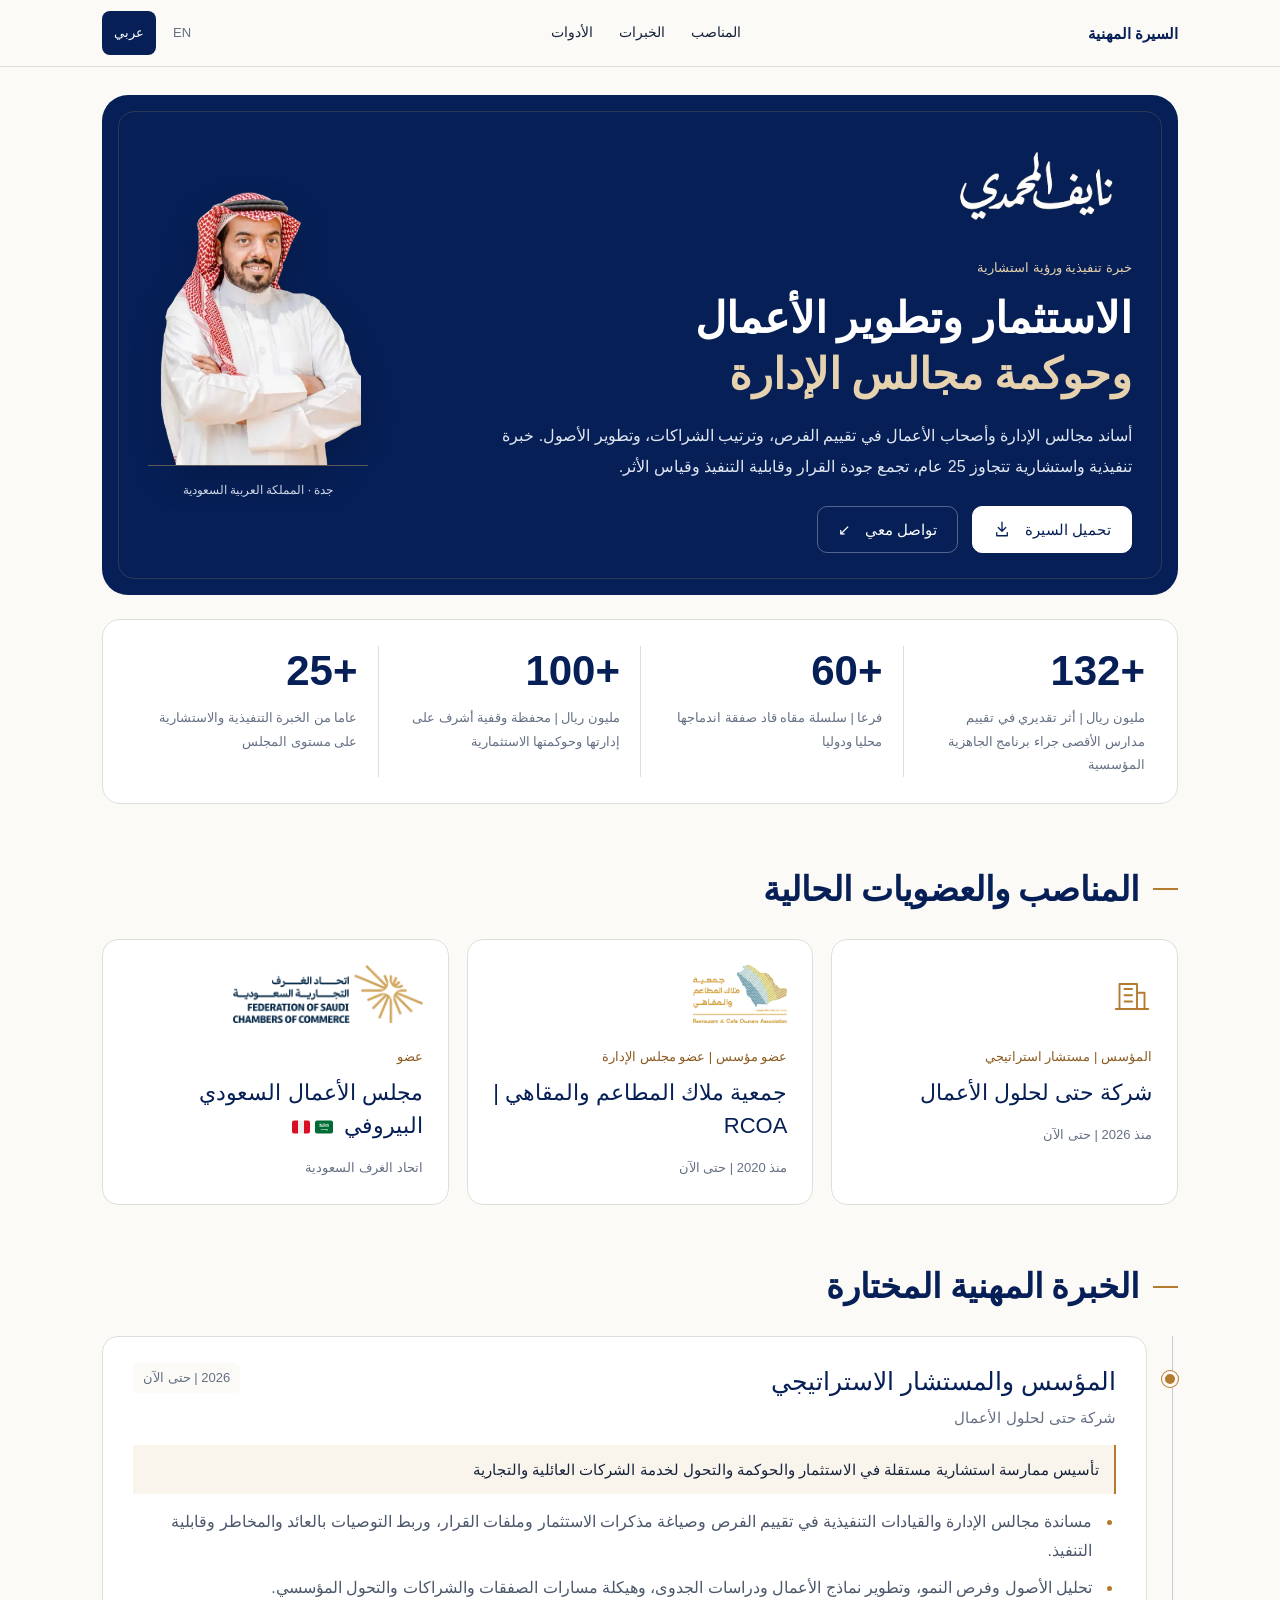
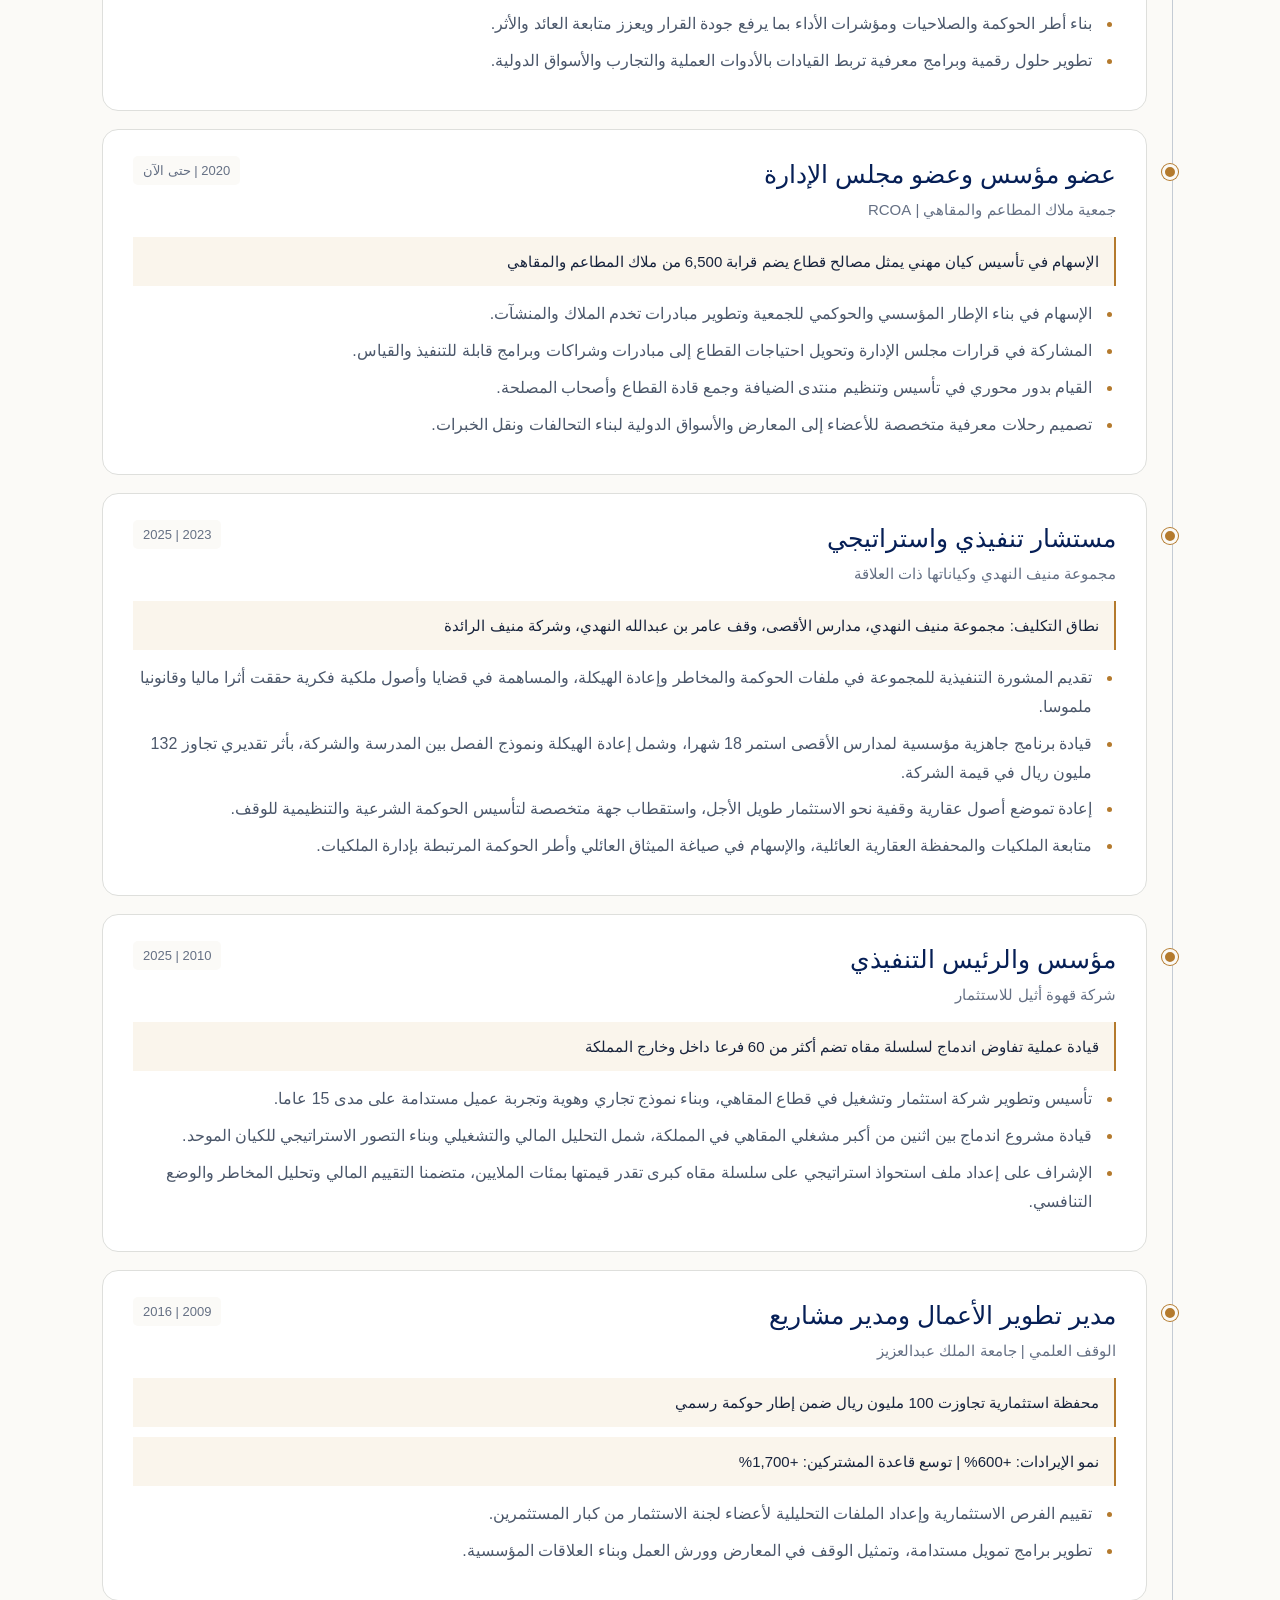
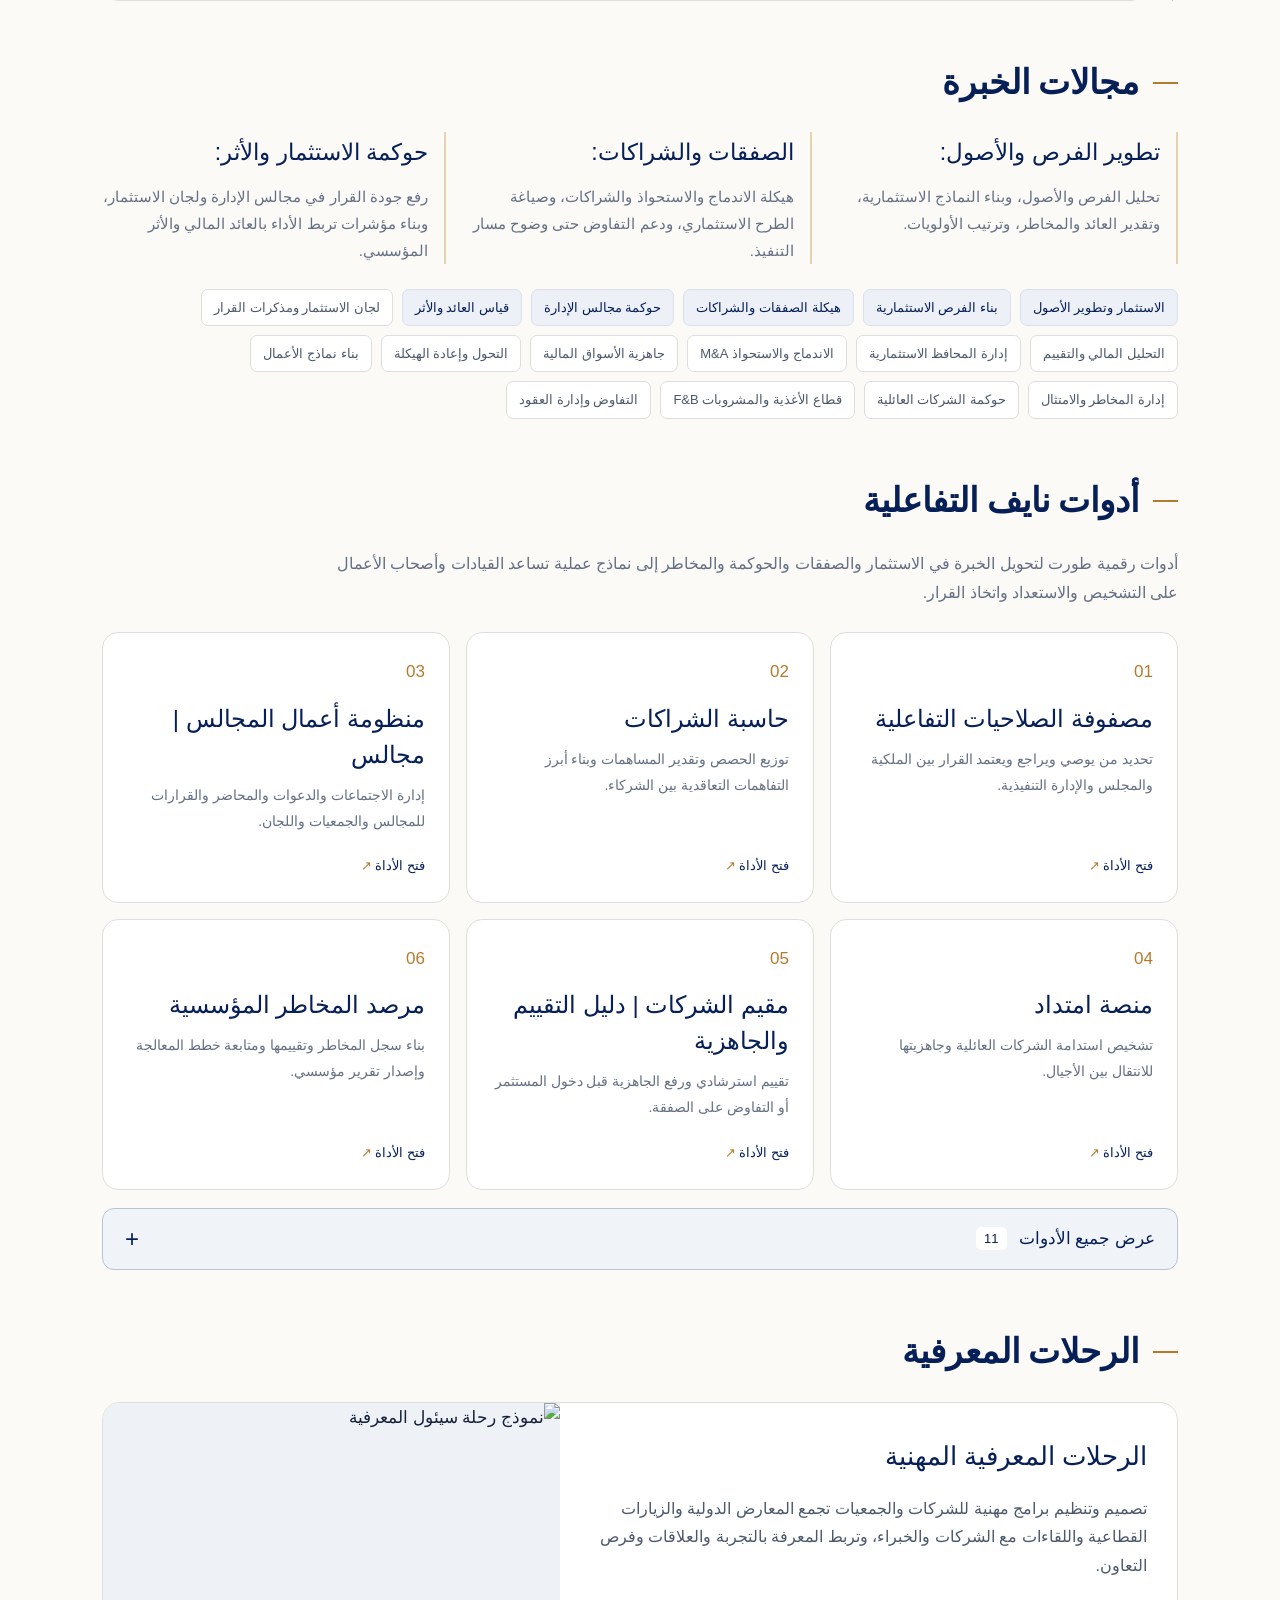
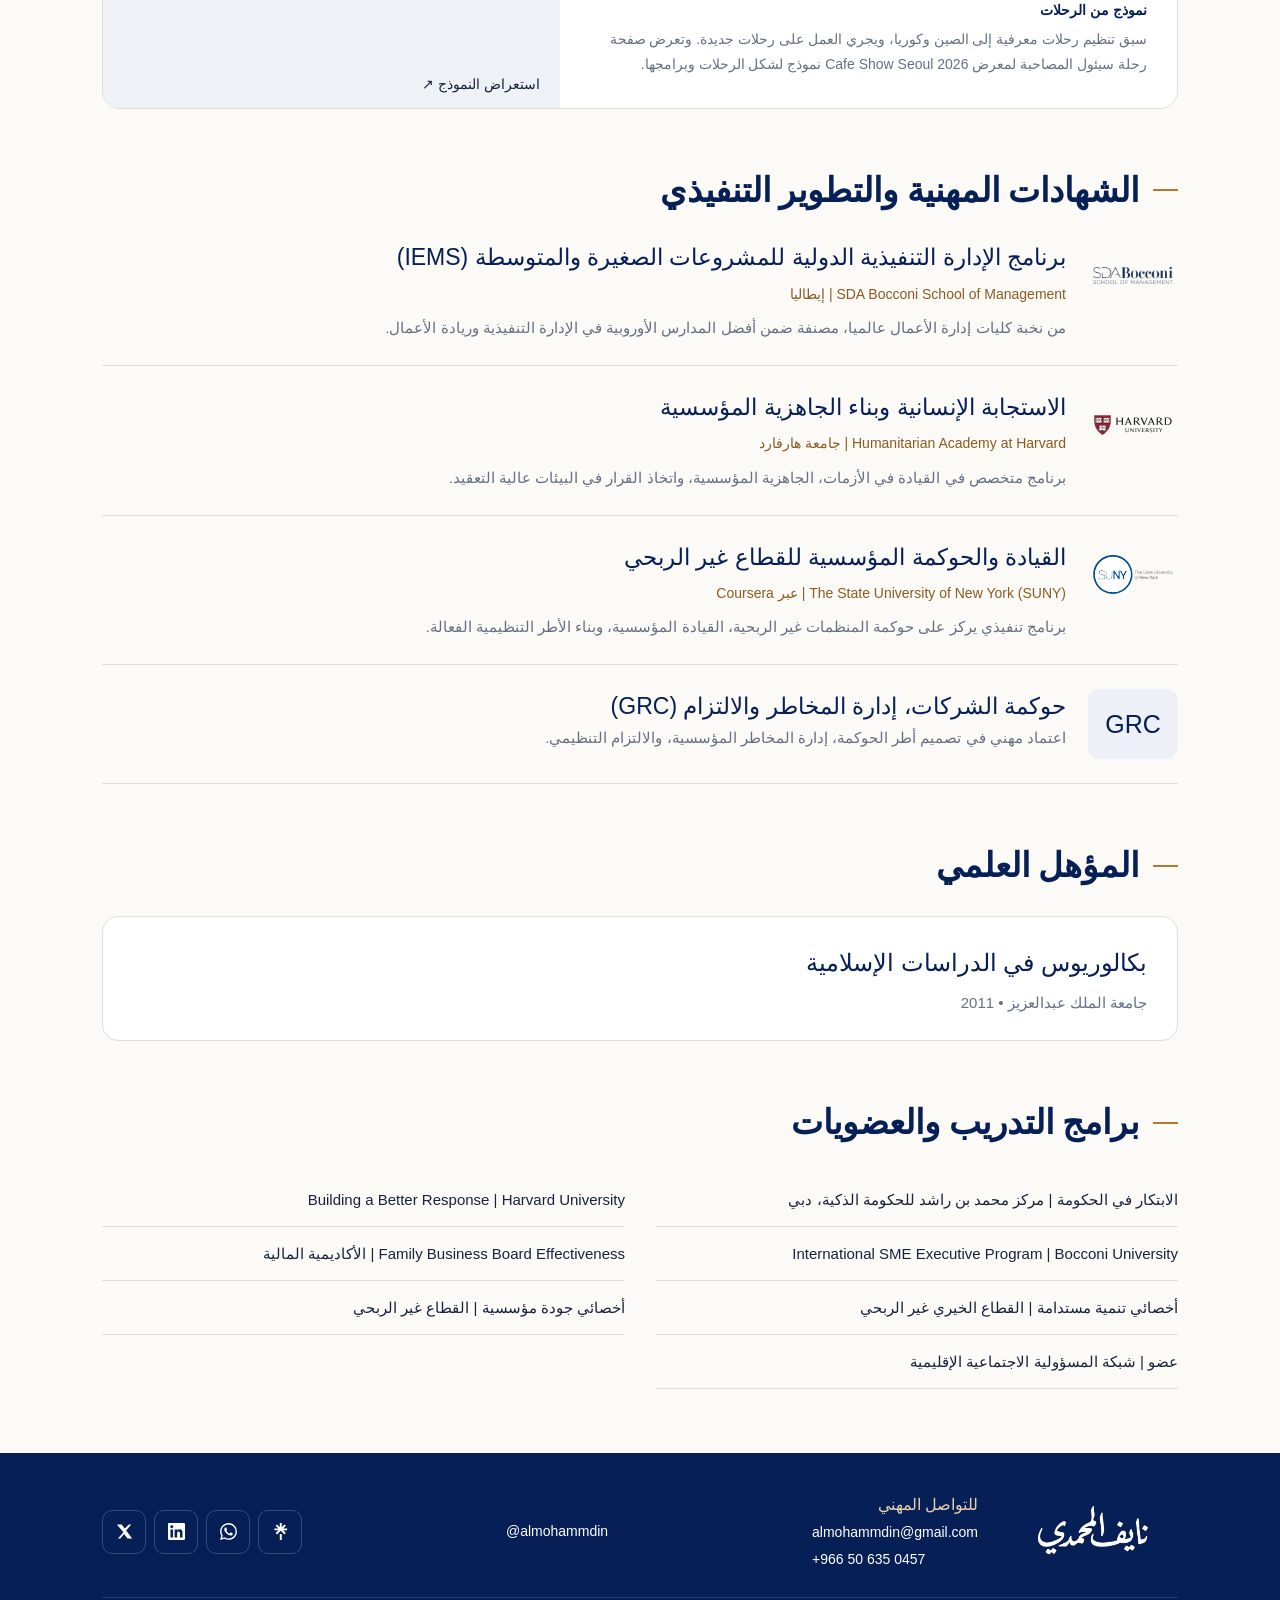
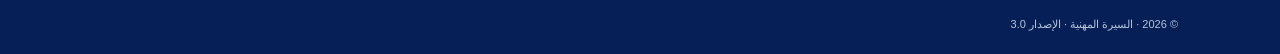
==== commit 81691c32: "Refresh personal CV with Hatta typography and Naif identity" ====
--- a/index.html
+++ b/index.html
@@ -5,7 +5,7 @@
   <meta name="viewport" content="width=device-width, initial-scale=1.0">
   <title>نايف المحمدي | قيادة الاستثمار والأثر</title>
   <meta name="description" content="السيرة المهنية لنايف المحمدي، قيادي ومستشار في الاستثمار وتطوير الأعمال وحوكمة مجالس الإدارة، يركز على تعظيم قيمة الأصول وصناعة العائد والأثر عبر شركة حتى لحلول الأعمال.">
-  <meta name="theme-color" content="#0a0e1a">
+  <meta name="theme-color" content="#061f56">
   <meta name="robots" content="index, follow">
 
   <!-- Favicon -->
@@ -22,8 +22,8 @@
   <meta property="og:title" content="نايف المحمدي | قيادة الاستثمار والأثر">
   <meta property="og:description" content="الاستثمار وتطوير الأصول، هيكلة الصفقات والشراكات، حوكمة مجالس الإدارة، وصناعة العائد والأثر.">
   <meta property="og:url" content="https://almohammdin.github.io/mycv/">
-  <meta property="og:image" content="https://almohammdin.github.io/mycv/assets/social/naif-link-preview.png">
-  <meta property="og:image:secure_url" content="https://almohammdin.github.io/mycv/assets/social/naif-link-preview.png">
+  <meta property="og:image" content="https://almohammdin.github.io/mycv/assets/social/naif-link-preview-v3.png">
+  <meta property="og:image:secure_url" content="https://almohammdin.github.io/mycv/assets/social/naif-link-preview-v3.png">
   <meta property="og:image:type" content="image/png">
   <meta property="og:image:width" content="1200">
   <meta property="og:image:height" content="630">
@@ -31,12 +31,12 @@
   <meta name="twitter:card" content="summary_large_image">
   <meta name="twitter:title" content="نايف المحمدي | قيادة الاستثمار والأثر">
   <meta name="twitter:description" content="الاستثمار وتطوير الأصول، هيكلة الصفقات والشراكات، حوكمة مجالس الإدارة، وصناعة العائد والأثر.">
-  <meta name="twitter:image" content="https://almohammdin.github.io/mycv/assets/social/naif-link-preview.png">
+  <meta name="twitter:image" content="https://almohammdin.github.io/mycv/assets/social/naif-link-preview-v3.png">
 
   <!-- Fonts -->
-  <link rel="preconnect" href="https://fonts.googleapis.com">
-  <link rel="preconnect" href="https://fonts.gstatic.com" crossorigin>
-  <link href="https://fonts.googleapis.com/css2?family=IBM+Plex+Sans+Arabic:wght@300;400;500;600;700&family=IBM+Plex+Sans:wght@300;400;500;600;700&display=swap" rel="stylesheet">
+  
+  
+  
 
   <!-- Schema.org JSON-LD -->
   <script type="application/ld+json">
@@ -64,1109 +64,47 @@
   }
   </script>
 
-  <style>
-    /* ===== Reset & Variables ===== */
-    *, *::before, *::after { margin:0; padding:0; box-sizing:border-box; }
-
-    :root {
-      --navy:        #0a0e1a;
-      --navy-mid:    #1a2540;
-      --navy-light:  #1e3a5f;
-      --gold:        #c9a84c;
-      --gold-light:  #e2c97e;
-      --gold-muted:  rgba(201,168,76,0.15);
-      --white:       #ffffff;
-      --offwhite:    #f8f9fb;
-      --muted:       #8899aa;
-      --text:        #1a202c;
-      --text-mid:    #4a5568;
-      --border:      #e2e8f0;
-      --border-lt:   #edf2f7;
-      --card-bg:     #ffffff;
-      --section-bg:  #f8f9fb;
-      --accent-bar:  3px solid var(--navy-light);
-      --ease-out:    cubic-bezier(0.23, 1, 0.32, 1);
-      --motion-fast: 160ms;
-      --motion-ui:   220ms;
-    }
-
-    html { scroll-behavior: smooth; }
-
-    body {
-      font-family: 'IBM Plex Sans Arabic', -apple-system, sans-serif;
-      line-height: 1.75;
-      color: var(--text);
-      background: var(--offwhite);
-      min-height: 100vh;
-    }
-    body[lang="en"] {
-      font-family: 'IBM Plex Sans', -apple-system, sans-serif;
-    }
-
-    /* ===== TOP BAR | Minimalist ===== */
-    .top-bar {
-      background: var(--navy);
-      border-bottom: 1px solid rgba(201,168,76,0.2);
-      padding: 10px 0;
-      position: sticky;
-      top: 0;
-      z-index: 200;
-    }
-    .top-bar-inner {
-      max-width: 960px;
-      margin: 0 auto;
-      padding: 0 24px;
-      display: flex;
-      align-items: center;
-      justify-content: center;
-      gap: 16px;
-      flex-wrap: wrap;
-    }
-
-    /* Lang switcher */
-    .lang-row { display: flex; align-items: center; gap: 8px; }
-    .lang-btn {
-      padding: 6px 14px;
-      border-radius: 6px;
-      border: 1px solid rgba(255,255,255,0.15);
-      background: transparent;
-      color: var(--muted);
-      font-size: .80rem;
-      font-weight: 600;
-      cursor: pointer;
-      font-family: inherit;
-      transition:
-        background-color var(--motion-fast) ease,
-        color var(--motion-fast) ease,
-        border-color var(--motion-fast) ease,
-        transform var(--motion-fast) var(--ease-out);
-    }
-    .lang-btn.active {
-      background: var(--gold);
-      color: var(--navy);
-      border-color: var(--gold);
-    }
-
-    /* Download button */
-    .btn-download {
-      display: inline-flex;
-      align-items: center;
-      gap: 7px;
-      padding: 7px 16px;
-      background: var(--gold);
-      color: var(--navy);
-      border: none;
-      border-radius: 6px;
-      font-size: .82rem;
-      font-weight: 700;
-      cursor: pointer;
-      font-family: inherit;
-      text-decoration: none;
-      transition:
-        background-color var(--motion-fast) ease,
-        color var(--motion-fast) ease,
-        border-color var(--motion-fast) ease,
-        transform var(--motion-fast) var(--ease-out);
-      white-space: nowrap;
-    }
-    .btn-download:disabled {
-      opacity: .68;
-      cursor: wait;
-      transform: none;
-    }
-    .btn-download svg { width:14px; height:14px; fill:currentColor; flex-shrink:0; }
-    .btn-download.secondary { background:transparent; color:var(--gold); border:1px solid var(--gold); }
-    .btn-download[hidden] { display:none; }
-
-    /* ===== MAIN CONTAINER ===== */
-    .container {
-      max-width: 960px;
-      margin: 0 auto;
-      padding: 28px 24px 32px;
-    }
-
-    /* ===== HEADER ===== */
-    .header {
-      position: relative;
-      background: var(--navy);
-      color: var(--white);
-      padding: 44px 44px 38px;
-      border-radius: 12px;
-      margin-bottom: 24px;
-      overflow: hidden;
-    }
-
-    /* Geometric pattern SVG layer */
-    .header-pattern {
-      position: absolute;
-      top: 0; left: 0;
-      width: 100%; height: 100%;
-      pointer-events: none;
-    }
-
-    /* Content above pattern */
-    .header-content { position: relative; z-index: 2; }
-    .header-identity {
-      display: flex;
-      align-items: flex-start;
-      justify-content: space-between;
-      gap: 26px;
-      margin-bottom: 22px;
-    }
-    .header-identity-copy { flex: 1; min-width: 0; }
-    .profile-photo {
-      width: 118px;
-      height: 150px;
-      flex: 0 0 118px;
-      object-fit: contain;
-      object-position: center bottom;
-      align-self: flex-end;
-      margin-bottom: -18px;
-      border: 0;
-      border-radius: 0;
-      background: transparent;
-      filter: drop-shadow(0 12px 16px rgba(0,0,0,.24));
-    }
-
-    .naif-logo {
-      display:block;
-      width:205px;
-      max-width:48%;
-      height:auto;
-      margin-bottom:20px;
-      object-fit:contain;
-    }
-
-    /* RCOA badge */
-    .rcoa-badge {
-      display: inline-flex;
-      align-items: center;
-      gap: 7px;
-      background: rgba(201,168,76,0.12);
-      border: 1px solid rgba(201,168,76,0.35);
-      color: var(--gold);
-      padding: 5px 14px;
-      border-radius: 20px;
-      font-size: .78rem;
-      font-weight: 600;
-      letter-spacing: .3px;
-      margin-bottom: 20px;
-    }
-    .rcoa-badge::before {
-      content: '';
-      display: inline-block;
-      width: 6px; height: 6px;
-      border-radius: 50%;
-      background: var(--gold);
-    }
-
-    .header h1 {
-      font-size: 2.7em;
-      font-weight: 700;
-      letter-spacing: -.5px;
-      margin-bottom: 10px;
-      line-height: 1.2;
-    }
-
-    .header-title {
-      font-size: 1.08em;
-      color: rgba(255,255,255,0.88);
-      font-weight: 500;
-      margin-bottom: 28px;
-      padding-bottom: 22px;
-      border-bottom: 1px solid rgba(255,255,255,0.12);
-      line-height: 1.6;
-    }
-    .header-title strong { color: var(--gold); }
-
-    /* Contact row */
-    .contact-row {
-      display: flex;
-      flex-wrap: wrap;
-      gap: 20px;
-      font-size: .9em;
-      opacity: .9;
-      margin-bottom: 16px;
-    }
-    .contact-item { display:flex; align-items:center; gap:7px; }
-    .email-contact {
-      direction:ltr;
-      unicode-bidi:isolate;
-      white-space:nowrap !important;
-      flex:0 0 auto;
-      word-break:normal !important;
-      overflow-wrap:normal !important;
-      flex-wrap:nowrap !important;
-    }
-    .email-address {
-      display:inline-block;
-      direction:ltr;
-      unicode-bidi:isolate;
-      white-space:nowrap !important;
-      word-break:keep-all !important;
-      overflow-wrap:normal !important;
-      text-decoration:none;
-      color:inherit;
-      letter-spacing:0;
-      flex:0 0 auto;
-    }
-
-    /* Phone actions */
-    .phone-row { display:flex; align-items:center; gap:10px; flex-wrap:wrap; margin-bottom: 28px; }
-    .phone-num { font-size: 1em; font-weight:500; direction:ltr; }
-    .phone-btn {
-      display:inline-flex; align-items:center; gap:6px;
-      padding:6px 14px;
-      background:rgba(255,255,255,0.10);
-      border:1px solid rgba(255,255,255,0.22);
-      border-radius:6px; color:white;
-      text-decoration:none; font-size:.83em; font-weight:600;
-      transition:
-        background-color var(--motion-fast) ease,
-        border-color var(--motion-fast) ease,
-        color var(--motion-fast) ease,
-        transform var(--motion-fast) var(--ease-out);
-    }
-    .phone-btn svg { width:14px; height:14px; fill:currentColor; }
-    .phone-btn.wa { background:rgba(37,211,102,0.18); border-color:rgba(37,211,102,0.38); }
-    .phone-btn.linkedin { background:rgba(10,102,194,0.22); border-color:rgba(72,150,229,0.48); }
-
-    /* Hook bullets */
-    .hook-box {
-      background: rgba(255,255,255,0.06);
-      border: 1px solid rgba(201,168,76,0.22);
-      border-radius: 8px;
-      padding: 22px 26px;
-    }
-    .hook-box ul { list-style:none; }
-    .hook-box li {
-      padding-right: 22px;
-      margin-bottom: 10px;
-      position: relative;
-      font-size: .95em;
-      line-height: 1.7;
-      color: rgba(255,255,255,0.88);
-    }
-    [lang="en"] .hook-box li { padding-right: 0; padding-left: 22px; }
-    .hook-box li:last-child { margin-bottom: 0; }
-    .hook-box li::before {
-      content: '◆';
-      position:absolute; right:0;
-      color: var(--gold);
-      font-size: .65em;
-      top: 5px;
-    }
-    [lang="en"] .hook-box li::before { right:auto; left:0; }
-
-    /* ===== IMPACT CARDS ===== */
-    .impact-grid {
-      display: grid;
-      grid-template-columns: repeat(auto-fit, minmax(200px, 1fr));
-      gap: 16px;
-      margin-bottom: 28px;
-    }
-    .impact-card {
-      background: var(--navy);
-      color: var(--white);
-      border-radius: 10px;
-      padding: 20px;
-      position: relative;
-      overflow: hidden;
-      border: 1px solid rgba(201,168,76,0.18);
-    }
-    .impact-card::before {
-      content: '';
-      position: absolute;
-      top: 0; right: 0;
-      width: 3px; height: 100%;
-      background: var(--gold);
-    }
-    [lang="en"] .impact-card::before { right:auto; left:0; }
-    .impact-num {
-      font-size: 1.9em;
-      font-weight: 700;
-      color: var(--gold);
-      line-height: 1;
-      margin-bottom: 8px;
-      direction: ltr;
-    }
-    .impact-label {
-      font-size: .83em;
-      color: rgba(255,255,255,0.72);
-      line-height: 1.5;
-    }
-
-    /* ===== SECTION ===== */
-    .section { margin-bottom: 36px; }
-    .section:last-child { margin-bottom: 0; }
-
-    .section-title {
-      font-size: 1.45em;
-      color: var(--navy-light);
-      font-weight: 700;
-      margin-bottom: 18px;
-      padding-bottom: 9px;
-      border-bottom: 2px solid var(--border-lt);
-      position: relative;
-    }
-    .section-title::after {
-      content:'';
-      position:absolute;
-      bottom:-2px; right:0;
-      width: 70px; height: 2px;
-      background: var(--gold);
-    }
-    [lang="en"] .section-title::after { right:auto; left:0; }
-
-    /* ===== BOARD MEMBERSHIPS ===== */
-    .board-grid {
-      display: grid;
-      grid-template-columns: repeat(auto-fit, minmax(270px, 1fr));
-      gap: 16px;
-    }
-    .board-card {
-      background: var(--navy);
-      border-radius: 10px;
-      padding: 18px 20px;
-      border: 1px solid rgba(201,168,76,0.18);
-      position: relative;
-      overflow: hidden;
-    }
-    .board-card::after {
-      content: '';
-      position: absolute;
-      bottom: 0; right: 0;
-      width: 100%; height: 2px;
-      background: linear-gradient(to left, var(--gold), transparent);
-    }
-    [lang="en"] .board-card::after { background: linear-gradient(to right, var(--gold), transparent); }
-    .board-role {
-      font-size: .75em;
-      font-weight: 700;
-      color: var(--gold);
-      text-transform: uppercase;
-      letter-spacing: .8px;
-      margin-bottom: 8px;
-    }
-    .board-entity {
-      font-size: 1em;
-      font-weight: 600;
-      color: var(--white);
-      margin-bottom: 6px;
-      line-height: 1.4;
-    }
-    .board-since {
-      font-size: .80em;
-      color: var(--muted);
-    }
-    .board-logo {
-      display: block;
-      width: 168px;
-      max-width: 78%;
-      height: 88px;
-      object-fit: contain;
-      object-position: center;
-      background: #fff;
-      border: 1px solid rgba(255,255,255,.9);
-      border-radius: 8px;
-      padding: 10px 12px;
-      margin: 0 auto 13px;
-    }
-    .council-card {
-      background: linear-gradient(145deg, #0a0e1a, #102844);
-      border-color: rgba(24,157,148,.38);
-    }
-    .council-card .board-logo {
-      width: 220px;
-      max-width: 94%;
-      padding: 8px 10px;
-    }
-    .council-card::after {
-      background: linear-gradient(to left, #189d94, #2f70bf, transparent);
-    }
-    [lang="en"] .council-card::after {
-      background: linear-gradient(to right, #189d94, #2f70bf, transparent);
-    }
-    .council-flags {
-      display: inline-flex;
-      align-items: center;
-      gap: 5px;
-      margin: 0;
-      line-height: 1;
-      white-space: nowrap;
-    }
-    .council-flags img {
-      width: 20px;
-      height: 20px;
-      display: block;
-    }
-    .council-name {
-      display: flex;
-      align-items: center;
-      justify-content: center;
-      gap: 7px;
-      flex-wrap: wrap;
-    }
-    .company-link { color:inherit; text-decoration:none; transition:color var(--motion-fast) ease; }
-
-
-    /* ===== EXPERIENCE CARDS ===== */
-    .exp-card {
-      background: var(--card-bg);
-      border: 1px solid var(--border-lt);
-      border-radius: 10px;
-      padding: 22px 24px;
-      margin-bottom: 16px;
-      border-right: 3px solid var(--navy-light);
-    }
-    [lang="en"] .exp-card { border-right: 1px solid var(--border-lt); border-left: 3px solid var(--navy-light); }
-
-    .job-header { display:flex; flex-wrap:wrap; align-items:flex-start; justify-content:space-between; gap:8px; margin-bottom:10px; }
-    .job-title { font-size:1.12em; font-weight:700; color:var(--navy-light); line-height:1.3; }
-    .job-period {
-      font-size:.82em; color:var(--muted);
-      background:var(--section-bg); padding:3px 10px;
-      border-radius:20px; white-space:nowrap; flex-shrink:0;
-    }
-    .company-name { font-size:.96em; color:var(--navy-light); font-weight:500; margin-bottom:10px; opacity:.8; }
-
-    .achievement {
-      background: linear-gradient(90deg, rgba(201,168,76,0.08), transparent);
-      border-right: 3px solid var(--gold);
-      padding: 9px 14px;
-      margin: 8px 0;
-      border-radius: 5px;
-      font-weight: 600;
-      font-size: .9em;
-      color: var(--navy-light);
-    }
-    [lang="en"] .achievement { border-right:none; border-left:3px solid var(--gold); background:linear-gradient(270deg,rgba(201,168,76,0.08),transparent); }
-
-    .desc { color:var(--text-mid); line-height:1.8; }
-    .desc ul { list-style:none; margin-top:8px; }
-    .desc li {
-      padding-right: 20px;
-      margin-bottom: 7px;
-      position: relative;
-      font-size: .92em;
-      line-height: 1.7;
-    }
-    [lang="en"] .desc li { padding-right:0; padding-left:20px; }
-    .desc li::before {
-      content:'→';
-      position:absolute; right:0;
-      color:var(--gold); font-weight:700;
-    }
-    [lang="en"] .desc li::before { right:auto; left:0; }
-
-    /* ===== CORE EXPERTISE TAGS ===== */
-    .tags-cloud { display:flex; flex-wrap:wrap; gap:8px; }
-    .tag {
-      display: inline-block;
-      padding: 6px 14px;
-      border-radius: 6px;
-      font-size: .83em;
-      font-weight: 600;
-      background: var(--section-bg);
-      color: var(--navy-light);
-      border: 1px solid var(--border);
-      cursor: default;
-    }
-    .tag.primary {
-      background: var(--navy);
-      color: var(--gold);
-      border-color: rgba(201,168,76,.25);
-    }
-
-    /* ===== CERTS ===== */
-    .cert-pro {
-      background: var(--card-bg);
-      border: 1px solid var(--border-lt);
-      border-radius: 10px;
-      padding: 18px 22px;
-      margin-bottom: 14px;
-      border-right: 3px solid var(--navy-light);
-      display: flex;
-      gap: 16px;
-      align-items: flex-start;
-    }
-    [lang="en"] .cert-pro { border-right:1px solid var(--border-lt); border-left:3px solid var(--navy-light); }
-
-    .cert-logo {
-      flex-shrink:0;
-      width:154px;
-      height:62px;
-      border-radius:8px;
-      background:#fff;
-      border:1px solid var(--border-lt);
-      display:flex;
-      align-items:center;
-      justify-content:center;
-      padding:8px 10px;
-    }
-    .cert-logo img { width:100%; height:100%; object-fit:contain; display:block; }
-    .cert-badge {
-      flex-shrink:0;
-      width:62px; height:62px;
-      border-radius:8px;
-      background:var(--navy);
-      display:flex; align-items:center; justify-content:center;
-      font-size:.75em; font-weight:800; color:var(--gold);
-      text-align:center; line-height:1.2; letter-spacing:.5px;
-    }
-    .cert-body { flex:1; }
-    .cert-title { font-size:1em; font-weight:700; color:var(--navy-light); margin-bottom:5px; line-height:1.45; }
-    .cert-inst { font-size:.86em; font-weight:600; color: #2c5282; margin-bottom:7px; }
-    .cert-desc { font-size:.86em; color:var(--text-mid); line-height:1.7; }
-
-    /* Cert list grid */
-    .cert-list {
-      display: grid;
-      grid-template-columns: repeat(auto-fit, minmax(260px,1fr));
-      gap: 14px;
-    }
-    .cert-item {
-      background: var(--card-bg);
-      padding: 18px 22px;
-      border-radius: 8px;
-      border: 1px solid var(--border-lt);
-      border-right: 3px solid var(--gold);
-      font-size: .88em;
-      color: var(--text-mid);
-      line-height: 1.6;
-    }
-    [lang="en"] .cert-item { border-right:1px solid var(--border-lt); border-left:3px solid var(--gold); }
-
-    /* ===== EDUCATION ===== */
-    .edu-card {
-      background: var(--card-bg);
-      padding: 24px 28px;
-      border-radius: 10px;
-      border: 1px solid var(--border-lt);
-      border-right: 3px solid var(--navy-light);
-    }
-    [lang="en"] .edu-card { border-right:1px solid var(--border-lt); border-left:3px solid var(--navy-light); }
-    .degree { font-size:1.05em; font-weight:700; color:var(--navy-light); margin-bottom:6px; }
-    .university { font-size:.9em; color:#2c5282; font-weight:500; }
-
-    /* ===== LANGUAGES ===== */
-    .lang-cards { display:grid; grid-template-columns:repeat(auto-fit,minmax(160px,1fr)); gap:14px; }
-    .lang-card {
-      background: var(--navy);
-      border: 1px solid rgba(201,168,76,.18);
-      border-radius: 10px;
-      padding: 20px;
-      text-align: center;
-    }
-    .lang-name { color:var(--white); font-weight:700; font-size:.95em; margin-bottom:10px; }
-    .lang-level-text { font-size:.75em; color:var(--gold); font-weight:600; margin-bottom:10px; letter-spacing:.5px; }
-    .lang-bar { background:rgba(255,255,255,.1); border-radius:4px; height:4px; overflow:hidden; }
-    .lang-bar-fill { height:100%; background:var(--gold); border-radius:4px; }
-
-    /* ===== DIGITAL TOOLS ===== */
-    .knowledge-product-card {
-      display:grid;
-      grid-template-columns:minmax(0,1.08fr) minmax(260px,.92fr);
-      border:1px solid rgba(201,168,76,.34);
-      border-radius:14px;
-      overflow:hidden;
-      background:linear-gradient(135deg,var(--navy),#122046 64%,var(--navy-light));
-      box-shadow:0 10px 24px rgba(30,58,95,.1);
-      color:#fff;
-    }
-    .knowledge-product-content { padding:24px 22px; display:flex; flex-direction:column; justify-content:center; }
-    .knowledge-product-title { margin-bottom:8px; color:#fff; font-size:1.22em; line-height:1.45; font-weight:700; }
-    .knowledge-product-desc { color:rgba(255,255,255,.82); font-size:.84em; line-height:1.8; }
-    .knowledge-product-note { margin-top:14px; padding:11px 12px; border:1px solid rgba(255,255,255,.14); border-radius:10px; background:rgba(255,255,255,.07); color:rgba(255,255,255,.76); font-size:.76em; line-height:1.75; }
-    .knowledge-product-note strong { display:block; margin-bottom:3px; color:#f0d782; }
-    .knowledge-product-media { position:relative; display:flex; min-height:240px; overflow:hidden; background:#eef2f7; }
-    .knowledge-product-media img { width:100%; height:100%; object-fit:cover; object-position:center; transition:transform var(--motion-ui) var(--ease-out); }
-    .knowledge-product-media span { position:absolute; right:13px; bottom:13px; padding:7px 11px; border-radius:9px; background:rgba(10,14,26,.9); border:1px solid rgba(201,168,76,.42); color:#fff; font-size:.74em; font-weight:700; }
-    [lang="en"] .knowledge-product-media span { right:auto; left:13px; }
-    .tools-intro {
-      color: var(--text-mid);
-      font-size: .9em;
-      line-height: 1.75;
-      margin: -8px 0 20px;
-    }
-    .tools-grid {
-      display:grid;
-      grid-template-columns:repeat(4,minmax(0,1fr));
-      gap:14px;
-    }
-    .tool-card {
-      min-width: 0;
-      background: var(--card-bg);
-      border: 1px solid var(--border-lt);
-      border-radius: 12px;
-      overflow: hidden;
-      position: relative;
-      transition:
-        transform var(--motion-ui) var(--ease-out),
-        box-shadow var(--motion-ui) ease,
-        border-color var(--motion-ui) ease;
-    }
-    .tool-card:focus-within {
-      box-shadow: 0 12px 26px rgba(30,58,95,.12);
-      border-color: rgba(201,168,76,.64);
-    }
-    .tool-card.featured {
-      grid-column:span 2;
-      border:2px solid rgba(201,168,76,.72);
-      box-shadow:0 13px 30px rgba(30,58,95,.12);
-    }
-    .tool-card.featured::before {
-      content:"";
-      position:absolute;
-      z-index:3;
-      inset:0 0 auto;
-      height:5px;
-      background:linear-gradient(90deg,#a87910,#efd87f,#a87910);
-    }
-    .tool-card.featured .tool-visual { aspect-ratio:3.25 / 1; }
-    .tool-card.featured .tool-title { font-size:.98em; }
-    .tool-card > a {
-      display:flex;
-      flex-direction:column;
-      height:100%;
-      text-decoration:none;
-      color:inherit;
-    }
-    .tool-visual {
-      width: 100%;
-      aspect-ratio: 1.9 / 1;
-      background: #f5f7fa;
-      border-bottom: 1px solid var(--border-lt);
-      overflow:hidden;
-      display:flex;
-      align-items:center;
-      justify-content:center;
-    }
-    .tool-visual img {
-      width:70%;
-      height:70%;
-      display:block;
-      object-fit:contain;
-      object-position:center;
-    }
-    .tool-visual:not(.logo) img {
-      width:100%;
-      height:100%;
-      object-fit:cover;
-    }
-    .tool-visual.logo img {
-      width:100%;
-      height:100%;
-      object-fit:contain;
-      padding:18px;
-      background:#fff;
-    }
-    .tool-visual.mukhaalafat-logo img { padding:2px; transform:scale(1.34); object-position:center 62%; }
-    .tool-body {
-      padding: 14px 15px 15px;
-      display:flex;
-      flex-direction:column;
-      flex:1;
-    }
-    .tool-title {
-      font-size:.86em;
-      font-weight:700;
-      color:var(--navy-light);
-      line-height:1.45;
-      margin-bottom:6px;
-    }
-    .tool-desc {
-      font-size:.76em;
-      color:var(--text-mid);
-      line-height:1.65;
-      flex:1;
-    }
-    .tool-open {
-      margin-top:10px;
-      color:#8a6a1e;
-      font-size:.72em;
-      font-weight:700;
-      display:flex;
-      align-items:center;
-      justify-content:space-between;
-      gap:8px;
-    }
-    .tool-open::after { content:'↗'; font-size:1.15em; }
-
-    /* ===== FOOTER ===== */
-    footer {
-      background: #fff;
-      color: #778292;
-      padding: 14px 24px 12px;
-      margin-top: 0;
-      border-top: 1px solid var(--border);
-    }
-    .footer-inner {
-      max-width: 960px;
-      margin: 0 auto;
-      display: grid;
-      grid-template-columns: minmax(0, 1fr) auto auto;
-      align-items: center;
-      gap: 8px 14px;
-      text-align:start;
-    }
-    .footer-left { font-size:.73em; line-height:1.45; }
-    .footer-left strong { color:var(--navy); }
-    .footer-brand { display:flex; flex-direction:row; align-items:center; gap:10px; }
-    .footer-naif-logo {
-      width:54px;
-      height:auto;
-      object-fit:contain;
-      display:block;
-    }
-    .social-username {
-      color:var(--navy);
-      font-size:.82em;
-      font-weight:700;
-      direction:ltr;
-      unicode-bidi:isolate;
-      letter-spacing:.2px;
-      justify-self:center;
-    }
-    .footer-social {
-      display:flex; align-items:center; justify-content:center; gap:7px; flex-wrap:wrap;
-      justify-self:end;
-    }
-    .footer-social a {
-      width:34px; height:34px;
-      display:inline-flex; align-items:center; justify-content:center;
-      border-radius:11px;
-      border:1px solid #d6dee7;
-      background:#f8fafc;
-      text-decoration:none; color:var(--navy);
-      transition:
-        transform var(--motion-fast) var(--ease-out),
-        border-color var(--motion-fast) ease,
-        background-color var(--motion-fast) ease,
-        box-shadow var(--motion-fast) ease;
-    }
-    .footer-social svg { width:17px; height:17px; fill:currentColor; }
-    .footer-copy {
-      grid-column:1 / -1;
-      width:100%;
-      border-top: 1px solid var(--border-lt);
-      padding-top: 8px;
-      margin-top: 0;
-      font-size:.72em;
-      text-align:center;
-    }
-
-    /* ===== LANG TOGGLE ===== */
-    .lang-content { display:none; }
-    .lang-content.active { display:block; }
-
-    /* ===== INTERACTION & MOTION ===== */
-    @media screen {
-      :where(.lang-btn, .btn-download, .phone-btn, .company-link, .knowledge-product-media, .tool-card a, .footer-social a):focus-visible {
-        outline: 3px solid #2f70bf;
-        outline-offset: 3px;
-      }
-      :where(.lang-btn, .btn-download, .phone-btn, .footer-social a):active {
-        transform: scale(.97);
-      }
-      :where(.knowledge-product-media, .tool-card):active {
-        transform: scale(.99);
-      }
-    }
-
-    @media screen and (hover:hover) and (pointer:fine) {
-      .lang-btn:hover {
-        background: var(--gold);
-        color: var(--navy);
-        border-color: var(--gold);
-      }
-      .btn-download:hover {
-        background: var(--gold-light);
-        transform: translateY(-1px);
-      }
-      .btn-download.secondary:hover { background:rgba(201,168,76,.1); }
-      .phone-btn:hover { background:rgba(255,255,255,0.20); }
-      .phone-btn.wa:hover { background:#25D366; border-color:#25D366; }
-      .phone-btn.linkedin:hover { background:#0a66c2; border-color:#0a66c2; }
-      .company-link:hover { color:var(--gold); }
-      .knowledge-product-media:hover img { transform:scale(1.025); }
-      .tool-card:hover {
-        transform: translateY(-2px);
-        box-shadow: 0 12px 26px rgba(30,58,95,.12);
-        border-color: rgba(201,168,76,.64);
-      }
-      .footer-social a:hover {
-        transform:translateY(-2px);
-        border-color:var(--navy);
-        background:#f1f4f7;
-        box-shadow:0 8px 18px rgba(11,26,43,.10);
-      }
-    }
-
-    @media screen and (prefers-reduced-motion:reduce) {
-      html { scroll-behavior:auto; }
-      .lang-btn,
-      .btn-download,
-      .phone-btn,
-      .company-link,
-      .knowledge-product-media img,
-      .tool-card,
-      .footer-social a { transition-duration:120ms; }
-      .btn-download:hover,
-      .knowledge-product-media:hover img,
-      .tool-card:hover,
-      .footer-social a:hover,
-      :where(.lang-btn, .btn-download, .phone-btn, .footer-social a, .knowledge-product-media, .tool-card):active {
-        transform:none;
-      }
-    }
-
-    /* ===== RESPONSIVE ===== */
-    @media (max-width:768px) {
-      .header { padding:30px 20px 26px; }
-      .header h1 { font-size:2em; }
-      .container { padding:18px 16px 24px; }
-      .top-bar-inner { gap:10px; }
-      .impact-grid { grid-template-columns:1fr 1fr; }
-      .board-grid, .cert-list { grid-template-columns:1fr; }
-      .knowledge-product-card { grid-template-columns:1fr; }
-      .knowledge-product-media { min-height:210px; }
-      .tools-grid { grid-template-columns:repeat(2,minmax(0,1fr)); }
-      .tool-card.featured { grid-column:auto; }
-      .job-header { flex-direction:column; }
-      .cert-pro { flex-direction:column; gap:12px; }
-      .naif-logo { width:175px; max-width:60%; }
-      .header-identity { gap:16px; }
-      .profile-photo { width:88px; height:112px; flex-basis:88px; margin-bottom:-12px; }
-      footer { padding:12px 16px 10px; }
-      .footer-inner { grid-template-columns:minmax(0,1fr) auto; gap:7px 10px; }
-      .footer-brand { grid-column:1 / -1; }
-      .footer-naif-logo { width:48px; }
-      .footer-left { font-size:.7em; }
-      .footer-social a { width:32px; height:32px; border-radius:9px; }
-      .footer-social svg { width:15px; height:15px; }
-      .footer-copy { padding-top:7px; }
-    }
-    @media (max-width:480px) {
-      .impact-grid { grid-template-columns:1fr; }
-      .tools-grid { grid-template-columns:1fr; }
-      .header-identity { gap:12px; }
-      .profile-photo { width:74px; height:94px; flex-basis:74px; margin-bottom:-10px; }
-      .naif-logo { width:150px; }
-      .rcoa-badge { font-size:.69rem; padding:5px 10px; }
-    }
-
-    /* ===== DIRECT PDF EXPORT ===== */
-    .pdf-document {
-      position:absolute;
-      left:-10000px;
-      top:0;
-      width:184mm;
-      min-height:260mm;
-      padding:0;
-      background:#fff;
-      color:var(--text);
-      font-family:'IBM Plex Sans Arabic', sans-serif;
-      font-size:10.5pt;
-      line-height:1.65;
-      -webkit-print-color-adjust:exact;
-      print-color-adjust:exact;
-    }
-    .pdf-document[lang="en"] { font-family:'IBM Plex Sans', sans-serif; }
-    .pdf-document .container { width:100%; max-width:none; padding:0; }
-    .pdf-document .header { border-radius:0; padding:26px 30px; margin-bottom:18px; break-after:avoid; }
-    .pdf-document .header-pattern { display:none; }
-    .pdf-document .naif-logo { width:155px; margin-bottom:14px; }
-    .pdf-document .profile-photo { width:82px; height:104px; flex-basis:82px; margin-bottom:-11px; }
-    .pdf-document .header h1 { font-size:2.15em; }
-    .pdf-document .header-title { margin-bottom:18px; padding-bottom:15px; }
-    .pdf-document .phone-btn.call { display:none; }
-    .pdf-document .phone-row { margin-bottom:18px; }
-    .pdf-document .hook-box { padding:17px 20px; }
-    .pdf-document .impact-grid { gap:9px; margin-bottom:24px; grid-template-columns:repeat(4,1fr); }
-    .pdf-document .impact-card { padding:16px 14px; }
-    .pdf-document .section { margin-bottom:27px; }
-    .pdf-document .section-title {
-      margin-bottom:16px;
-      padding-bottom:8px;
-      break-after:avoid-page;
-      page-break-after:avoid;
-    }
-    .pdf-document .board-grid { gap:10px; grid-template-columns:repeat(3,1fr); }
-    .pdf-document .board-card { padding:16px 17px; }
-    .pdf-document .board-logo { width:126px; max-width:82%; height:66px; padding:8px 10px; }
-    .pdf-document .exp-card { padding:19px 21px; margin-bottom:13px; }
-    .pdf-document .achievement { padding:8px 12px; margin:7px 0; }
-    .pdf-document .desc li { margin-bottom:6px; }
-    .pdf-document .tags-cloud { gap:6px; }
-    .pdf-document .tag { padding:5px 10px; font-size:.77em; }
-    .pdf-document .knowledge-product-card { grid-template-columns:1.1fr .9fr; break-inside:avoid; page-break-inside:avoid; }
-    .pdf-document .knowledge-product-content { padding:17px 18px; }
-    .pdf-document .knowledge-product-media { min-height:175px; }
-    .pdf-document .tools-grid { grid-template-columns:repeat(2,1fr); gap:9px; }
-    .pdf-document .tool-card.featured { grid-column:auto; }
-    .pdf-document .tool-card { min-height:116px; }
-    .pdf-document .tool-card > a { flex-direction:row; }
-    .pdf-document .tool-visual { width:118px; height:auto; min-height:116px; flex:0 0 118px; border-bottom:0; }
-    .pdf-document .tool-body { padding:11px 12px; }
-    .pdf-document .tool-open { display:none; }
-    .pdf-document .cert-pro { padding:17px 20px; margin-bottom:11px; }
-    .pdf-document .cert-logo { width:130px; height:52px; }
-    .pdf-document .cert-list { gap:8px; }
-    .pdf-document .cert-item { padding:12px 15px; }
-    .pdf-document .exp-card,
-    .pdf-document .board-card,
-    .pdf-document .tool-card,
-    .pdf-document .cert-pro,
-    .pdf-document .cert-item,
-    .pdf-document .edu-card,
-    .pdf-document .impact-card {
-      page-break-inside:avoid;
-      break-inside:avoid;
-    }
-    .pdf-export-footer {
-      margin-top:18px;
-      padding:13px 8px 4px;
-      border-top:1px solid var(--border);
-      display:flex;
-      align-items:center;
-      justify-content:space-between;
-      gap:12px;
-      color:#6f7a89;
-      font-size:8pt;
-    }
-    .pdf-export-footer img { width:68px; height:auto; object-fit:contain; }
-    .pdf-export-footer span { direction:ltr; unicode-bidi:isolate; }
-    .pdf-export-links { display:flex; align-items:center; gap:5px; flex-wrap:wrap; justify-content:flex-end; }
-    .pdf-export-links a { color:#536276; text-decoration:none; }
-  </style>
-</head>
-
-<body dir="rtl">
+  
+<link rel="stylesheet" href="assets/fonts.css?v=3"><link rel="stylesheet" href="assets/cv.css?v=3"></head>
+
+<body dir="rtl" lang="ar">
 
   <!-- TOP BAR -->
-  <div class="top-bar">
-    <div class="top-bar-inner">
-      <!-- Language and download -->
-      <div style="display:flex;align-items:center;gap:12px;flex-wrap:wrap;">
-        <div class="lang-row">
-          <button class="lang-btn active" id="btn-ar" onclick="switchLang('ar')">🇸🇦 عربي</button>
-          <button class="lang-btn" id="btn-en" onclick="switchLang('en')">🇬🇧 EN</button>
-        </div>
-        <a class="btn-download" id="downloadPdfButton" href="./Naif-Almohammdi-CV-AR.pdf" download="Naif-Almohammdi-CV-AR.pdf">
-          <svg viewBox="0 0 24 24"><path d="M19 9h-4V3H9v6H5l7 7 7-7zM5 18v2h14v-2H5z"/></svg>
-          <span id="dl-label">PDF كامل · 6 صفحات</span>
-        </a>
-        <a class="btn-download secondary" id="downloadShortPdfButton" href="./Naif-Almohammdi-CV-AR-Short.pdf" download="Naif-Almohammdi-CV-AR-Short.pdf" lang="ar" dir="rtl">
-          <svg viewBox="0 0 24 24" aria-hidden="true"><path d="M19 9h-4V3H9v6H5l7 7 7-7zM5 18v2h14v-2H5z"/></svg>
-          <span>PDF مختصر · صفحتان</span>
-        </a>
-      </div>
-    </div>
-  </div>
+  <header class="top-bar"><div class="top-bar-inner"><a class="top-label" href="#top" data-ar="السيرة المهنية" data-en="Professional profile">السيرة المهنية</a><nav class="page-nav" aria-label="أقسام السيرة"><a href="#roles-ar" data-target="roles" data-ar="المناصب" data-en="Roles">المناصب</a><a href="#experience-ar" data-target="experience" data-ar="الخبرات" data-en="Experience">الخبرات</a><a href="#tools-ar" data-target="tools" data-ar="الأدوات" data-en="Tools">الأدوات</a></nav><div class="lang-row" aria-label="Language"><button class="lang-btn active" id="btn-ar" aria-pressed="true" onclick="switchLang('ar')">عربي</button><button class="lang-btn" id="btn-en" lang="en" aria-pressed="false" onclick="switchLang('en')">EN</button></div></div></header>
 
   <!-- ═══════════════ ARABIC CONTENT ═══════════════ -->
-  <div id="ar-content" class="lang-content active">
+  <div id="ar-content" lang="ar" dir="rtl" class="lang-content active">
     <div class="container">
 
       <!-- HEADER -->
-      <div class="header" id="top">
-        <!-- Geometric Pattern -->
-        <svg class="header-pattern" viewBox="0 0 960 300" preserveAspectRatio="xMidYMid slice" xmlns="http://www.w3.org/2000/svg">
-          <defs>
-            <pattern id="grid-ar" x="0" y="0" width="34" height="34" patternUnits="userSpaceOnUse">
-              <line x1="0" y1="0" x2="34" y2="0" stroke="#c9a84c" stroke-width="0.45" opacity="0.16"/>
-              <line x1="0" y1="0" x2="0" y2="34" stroke="#c9a84c" stroke-width="0.45" opacity="0.16"/>
-            </pattern>
-          </defs>
-          <rect width="960" height="300" fill="url(#grid-ar)"/>
-          <g transform="translate(960,0)" stroke="#c9a84c" fill="none">
-            <circle cx="0" cy="0" r="80"  stroke-width="0.70" opacity="0.24"/>
-            <circle cx="0" cy="0" r="145" stroke-width="0.55" opacity="0.17"/>
-            <circle cx="0" cy="0" r="220" stroke-width="0.45" opacity="0.12"/>
-            <circle cx="0" cy="0" r="305" stroke-width="0.38" opacity="0.08"/>
-            <circle cx="0" cy="0" r="400" stroke-width="0.30" opacity="0.05"/>
-            <line x1="0" y1="0" x2="-960" y2="0"   stroke-width="0.38" opacity="0.12"/>
-            <line x1="0" y1="0" x2="-800" y2="300"  stroke-width="0.30" opacity="0.08"/>
-            <line x1="0" y1="0" x2="-500" y2="300"  stroke-width="0.25" opacity="0.07"/>
-            <line x1="0" y1="0" x2="-200" y2="300"  stroke-width="0.22" opacity="0.06"/>
-            <line x1="0" y1="0" x2="0"    y2="300"  stroke-width="0.30" opacity="0.09"/>
-          </g>
-          <circle cx="960" cy="0" r="3" fill="#c9a84c" opacity="0.38"/>
-          <circle cx="960" cy="0" r="7" fill="none" stroke="#c9a84c" stroke-width="0.55" opacity="0.20"/>
-          <rect x="0" y="297" width="960" height="2"   fill="#c9a84c" opacity="0.35"/>
-          <rect x="0" y="294.5" width="960" height="0.5" fill="#c9a84c" opacity="0.12"/>
-        </svg>
-
-        <div class="header-content">
-          <div class="header-identity">
-            <div class="header-identity-copy">
-              <img class="naif-logo" src="./naif-logo.svg" alt="شعار نايف المحمدي">
-              <div class="rcoa-badge">المؤسس والمستشار الاستراتيجي | شركة حتى لحلول الأعمال</div>
-              <h1>نايف المحمدي</h1>
-              <div class="header-title">
-                قيادي ومستشار في الاستثمار وتطوير الأعمال &nbsp;|&nbsp; <strong>حوكمة مجالس الإدارة، تعظيم الأصول وصناعة الأثر</strong>
-              </div>
-            </div>
-          </div>
-          <div class="contact-row">
-            <div class="contact-item">📍 جدة، المملكة العربية السعودية</div>
-            <div class="contact-item email-contact"><span aria-hidden="true">✉️</span><a class="email-address" dir="ltr" href="mailto:almohammdin@gmail.com">almohammdin@gmail.com</a></div>
-          </div>
-          <div class="phone-row">
-            <span class="phone-num">📱 0506350457</span>
-            <a href="tel:+966506350457" class="phone-btn call">
-              <svg viewBox="0 0 24 24"><path d="M20.01 15.38c-1.23 0-2.42-.2-3.53-.56-.35-.12-.74-.03-1.01.24l-1.57 1.97c-2.83-1.35-5.48-3.9-6.89-6.83l1.95-1.66c.27-.28.35-.67.24-1.02-.37-1.11-.56-2.3-.56-3.53 0-.54-.45-.99-.99-.99H4.19C3.65 3 3 3.24 3 3.99 3 13.28 10.73 21 20.01 21c.71 0 .99-.63.99-1.18v-3.45c0-.54-.45-.99-.99-.99z"/></svg>
-              اتصال
-            </a>
-            <a href="https://wa.me/966506350457" class="phone-btn wa" target="_blank">
-              <svg viewBox="0 0 24 24"><path d="M17.472 14.382c-.297-.149-1.758-.867-2.03-.967-.273-.099-.471-.148-.67.15-.197.297-.767.966-.94 1.164-.173.199-.347.223-.644.075-.297-.15-1.255-.463-2.39-1.475-.883-.788-1.48-1.761-1.653-2.059-.173-.297-.018-.458.13-.606.134-.133.298-.347.446-.52.149-.174.198-.298.298-.497.099-.198.05-.371-.025-.52-.075-.149-.669-1.612-.916-2.207-.242-.579-.487-.5-.669-.51-.173-.008-.371-.01-.57-.01-.198 0-.52.074-.792.372-.272.297-1.04 1.016-1.04 2.479 0 1.462 1.065 2.875 1.213 3.074.149.198 2.096 3.2 5.077 4.487.709.306 1.262.489 1.694.625.712.227 1.36.195 1.871.118.571-.085 1.758-.719 2.006-1.413.248-.694.248-1.289.173-1.413-.074-.124-.272-.198-.57-.347m-5.421 7.403h-.004a9.87 9.87 0 01-5.031-1.378l-.361-.214-3.741.982.998-3.648-.235-.374a9.86 9.86 0 01-1.51-5.26c.001-5.45 4.436-9.884 9.888-9.884 2.64 0 5.122 1.03 6.988 2.898a9.825 9.825 0 012.893 6.994c-.003 5.45-4.437 9.884-9.885 9.884m8.413-18.297A11.815 11.815 0 0012.05 0C5.495 0 .16 5.335.157 11.892c0 2.096.547 4.142 1.588 5.945L.057 24l6.305-1.654a11.882 11.882 0 005.683 1.448h.005c6.554 0 11.89-5.335 11.893-11.893a11.821 11.821 0 00-3.48-8.413Z"/></svg>
-              واتساب
-            </a>
-            <a href="https://www.linkedin.com/in/almohammdin/" class="phone-btn linkedin" target="_blank" rel="noopener noreferrer">
-              <svg viewBox="0 0 24 24" aria-hidden="true"><path d="M20.447 20.452h-3.554v-5.569c0-1.328-.027-3.037-1.852-3.037-1.853 0-2.136 1.445-2.136 2.939v5.667H9.351V9h3.414v1.561h.046c.477-.9 1.637-1.85 3.37-1.85 3.601 0 4.267 2.37 4.267 5.455v6.286zM5.337 7.433a2.062 2.062 0 0 1-2.063-2.065 2.064 2.064 0 1 1 2.063 2.065zm1.782 13.019H3.555V9h3.564v11.452zM22.225 0H1.771C.792 0 0 .774 0 1.729v20.542C0 23.227.792 24 1.771 24h20.451C23.2 24 24 23.227 24 22.271V1.729C24 .774 23.2 0 22.222 0h.003z"/></svg>
-              لينكدإن
-            </a>
-          </div>
-          <div class="hook-box">
-            <div style="font-size:1.05em;font-weight:700;color:var(--gold);margin-bottom:14px;line-height:1.4;">قيادة الاستثمار من الفرصة إلى العائد والأثر</div>
-            <p style="font-size:.93em;color:rgba(255,255,255,.85);margin-bottom:18px;line-height:1.75;">أجمع بين خبرة تنفيذية واستشارية تتجاوز 25 عامًا في تقييم الفرص، وتطوير الأصول، وهيكلة الصفقات، وبناء القرار المؤسسي. أساند مجالس الإدارة والقيادات التنفيذية في تحويل الفرص المعقدة إلى مبادرات قابلة للتنفيذ والقياس، توازن بين العائد المالي والأثر المستدام.</p>
-            <div style="font-size:.82em;font-weight:700;color:var(--gold);text-transform:uppercase;letter-spacing:.8px;margin-bottom:12px;">مسارات صناعة القيمة</div>
-            <ul>
-              <li><strong style="color:rgba(255,255,255,.95);">تطوير الفرص والأصول:</strong> تحليل الفرص والأصول، وبناء النماذج الاستثمارية، وتقدير العائد والمخاطر، وترتيب الأولويات.</li>
-              <li><strong style="color:rgba(255,255,255,.95);">الصفقات والشراكات:</strong> هيكلة الاندماج والاستحواذ والشراكات، وصياغة الطرح الاستثماري، ودعم التفاوض حتى وضوح مسار التنفيذ.</li>
-              <li><strong style="color:rgba(255,255,255,.95);">حوكمة الاستثمار والأثر:</strong> رفع جودة القرار في مجالس الإدارة ولجان الاستثمار، وبناء مؤشرات تربط الأداء بالعائد المالي والأثر المؤسسي.</li>
-            </ul>
-          </div>
-        </div>
-      </div>
+      <section class="header" id="top"><div class="header-content"><div class="header-identity-copy"><img class="naif-logo" src="./naif-logo.svg" alt="شعار نايف المحمدي"><h1 class="sr-only">نايف المحمدي</h1><div class="rcoa-badge sr-only">المؤسس والمستشار الاستراتيجي | شركة حتى لحلول الأعمال</div><div class="hero-eyebrow">خبرة تنفيذية ورؤية استشارية</div><h2 class="header-title">الاستثمار وتطوير الأعمال<br><span>وحوكمة مجالس الإدارة</span></h2><p class="hero-summary">أساند مجالس الإدارة وأصحاب الأعمال في تقييم الفرص، وترتيب الشراكات، وتطوير الأصول. خبرة تنفيذية واستشارية تتجاوز 25 عام، تجمع جودة القرار وقابلية التنفيذ وقياس الأثر.</p><div class="hero-actions"><details class="download-menu"><summary>تحميل السيرة<svg viewBox="0 0 24 24" aria-hidden="true"><path d="M12 3v12m-5-5 5 5 5-5M5 17v4h14v-4"/></svg></summary><div class="download-options"><a href="./Naif-Almohammdi-CV-AR.pdf?v=3" download="Naif-Almohammdi-CV-AR.pdf">السيرة الكاملة · 6 صفحات</a><a href="./Naif-Almohammdi-CV-AR-Short.pdf?v=3" download="Naif-Almohammdi-CV-AR-Short.pdf">السيرة المختصرة · صفحتان</a></div></details><a class="contact-cta" href="#contact">تواصل معي <span aria-hidden="true">↙</span></a></div></div><figure class="portrait-wrap"><img class="profile-photo" src="./assets/naif-photo-cutout.webp" alt="نايف المحمدي"><figcaption>جدة · المملكة العربية السعودية</figcaption></figure></div></section>
 
             <!-- IMPACT CARDS -->
       <div class="impact-grid">
         <div class="impact-card">
-          <div class="impact-num">+132M</div>
-          <div class="impact-label">ريال | أثر تقديري في تقييم مدارس الأقصى جراء برنامج الجاهزية المؤسسية</div>
+          <div class="impact-num" dir="ltr">132+</div>
+          <div class="impact-label">مليون ريال | أثر تقديري في تقييم مدارس الأقصى جراء برنامج الجاهزية المؤسسية</div>
         </div>
         <div class="impact-card">
-          <div class="impact-num">60+</div>
-          <div class="impact-label">فرعًا | سلسلة مقاهٍ قاد صفقة اندماجها محليًا ودوليًا</div>
+          <div class="impact-num" dir="ltr">60+</div>
+          <div class="impact-label">فرعا | سلسلة مقاه قاد صفقة اندماجها محليا ودوليا</div>
         </div>
         <div class="impact-card">
-          <div class="impact-num">100M+</div>
-          <div class="impact-label">ريال | محفظة وقفية أشرف على إدارتها وحوكمتها الاستثمارية</div>
+          <div class="impact-num" dir="ltr">100+</div>
+          <div class="impact-label">مليون ريال | محفظة وقفية أشرف على إدارتها وحوكمتها الاستثمارية</div>
         </div>
         <div class="impact-card">
-          <div class="impact-num">25+</div>
-          <div class="impact-label">عامًا من الخبرة التنفيذية والاستشارية على مستوى المجلس</div>
+          <div class="impact-num" dir="ltr">25+</div>
+          <div class="impact-label">عاما من الخبرة التنفيذية والاستشارية على مستوى المجلس</div>
         </div>
       </div>
 
       <!-- CURRENT ROLES -->
-      <div class="section">
+      <div class="section" id="roles-ar">
         <h2 class="section-title">المناصب والعضويات الحالية</h2>
         <div class="board-grid">
           <div class="board-card">
-            <img class="board-logo" src="./assets/hatta-logo.jpg" alt="شعار شركة حتى لحلول الأعمال">
+            <div class="role-symbol" aria-hidden="true"><svg viewBox="0 0 32 32"><path d="M6 28V8h14v20M20 15h6v13M3 28h26M10 12h6M10 17h6M10 22h6"/></svg></div>
             <div class="board-role">المؤسس | مستشار استراتيجي</div>
             <div class="board-entity">شركة حتى لحلول الأعمال</div>
             <div class="board-since">منذ 2026 | حتى الآن</div>
@@ -1190,10 +128,10 @@
       </div>
 
       <!-- EXPERIENCE -->
-      <div class="section">
+      <div class="section" id="experience-ar">
         <h2 class="section-title">الخبرة المهنية المختارة</h2>
 
-        <div class="exp-card">
+        <div class="experience-timeline"><div class="exp-card">
           <div class="job-header">
             <div>
               <div class="job-title">المؤسس والمستشار الاستراتيجي</div>
@@ -1201,7 +139,7 @@
             </div>
             <div class="job-period">2026 | حتى الآن</div>
           </div>
-          <div class="achievement">✓ تأسيس ممارسة استشارية مستقلة في الاستثمار والحوكمة والتحول لخدمة الشركات العائلية والتجارية</div>
+          <div class="achievement">تأسيس ممارسة استشارية مستقلة في الاستثمار والحوكمة والتحول لخدمة الشركات العائلية والتجارية</div>
           <div class="desc">
             <ul>
               <li>مساندة مجالس الإدارة والقيادات التنفيذية في تقييم الفرص وصياغة مذكرات الاستثمار وملفات القرار، وربط التوصيات بالعائد والمخاطر وقابلية التنفيذ.</li>
@@ -1220,7 +158,7 @@
             </div>
             <div class="job-period">2020 | حتى الآن</div>
           </div>
-          <div class="achievement">✓ الإسهام في تأسيس كيان مهني يمثل مصالح قطاع يضم قرابة 6,500 من ملاك المطاعم والمقاهي</div>
+          <div class="achievement">الإسهام في تأسيس كيان مهني يمثل مصالح قطاع يضم قرابة 6,500 من ملاك المطاعم والمقاهي</div>
           <div class="desc">
             <ul>
               <li>الإسهام في بناء الإطار المؤسسي والحوكمي للجمعية وتطوير مبادرات تخدم الملاك والمنشآت.</li>
@@ -1242,8 +180,8 @@
           <div class="achievement">نطاق التكليف: مجموعة منيف النهدي، مدارس الأقصى، وقف عامر بن عبدالله النهدي، وشركة منيف الرائدة</div>
           <div class="desc">
             <ul>
-              <li>تقديم المشورة التنفيذية للمجموعة في ملفات الحوكمة والمخاطر وإعادة الهيكلة، والمساهمة في قضايا وأصول ملكية فكرية حققت أثرًا ماليًا وقانونيًا ملموسًا.</li>
-              <li>قيادة برنامج جاهزية مؤسسية لمدارس الأقصى استمر 18 شهرًا، وشمل إعادة الهيكلة ونموذج الفصل بين المدرسة والشركة، بأثر تقديري تجاوز 132 مليون ريال في قيمة الشركة.</li>
+              <li>تقديم المشورة التنفيذية للمجموعة في ملفات الحوكمة والمخاطر وإعادة الهيكلة، والمساهمة في قضايا وأصول ملكية فكرية حققت أثرا ماليا وقانونيا ملموسا.</li>
+              <li>قيادة برنامج جاهزية مؤسسية لمدارس الأقصى استمر 18 شهرا، وشمل إعادة الهيكلة ونموذج الفصل بين المدرسة والشركة، بأثر تقديري تجاوز 132 مليون ريال في قيمة الشركة.</li>
               <li>إعادة تموضع أصول عقارية وقفية نحو الاستثمار طويل الأجل، واستقطاب جهة متخصصة لتأسيس الحوكمة الشرعية والتنظيمية للوقف.</li>
               <li>متابعة الملكيات والمحفظة العقارية العائلية، والإسهام في صياغة الميثاق العائلي وأطر الحوكمة المرتبطة بإدارة الملكيات.</li>
             </ul>
@@ -1258,12 +196,12 @@
             </div>
             <div class="job-period">2010 | 2025</div>
           </div>
-          <div class="achievement">✓ قيادة عملية تفاوض اندماج لسلسلة مقاهٍ تضم أكثر من 60 فرعًا داخل وخارج المملكة</div>
+          <div class="achievement">قيادة عملية تفاوض اندماج لسلسلة مقاه تضم أكثر من 60 فرعا داخل وخارج المملكة</div>
           <div class="desc">
             <ul>
-              <li>تأسيس وتطوير شركة استثمار وتشغيل في قطاع المقاهي، وبناء نموذج تجاري وهوية وتجربة عميل مستدامة على مدى 15 عامًا.</li>
-              <li>قيادة مشروع اندماج بين اثنين من أكبر مشغّلي المقاهي في المملكة، شمل التحليل المالي والتشغيلي وبناء التصور الاستراتيجي للكيان الموحد.</li>
-              <li>الإشراف على إعداد ملف استحواذ استراتيجي على سلسلة مقاهٍ كبرى تقدّر قيمتها بمئات الملايين، متضمنًا التقييم المالي وتحليل المخاطر والوضع التنافسي.</li>
+              <li>تأسيس وتطوير شركة استثمار وتشغيل في قطاع المقاهي، وبناء نموذج تجاري وهوية وتجربة عميل مستدامة على مدى 15 عاما.</li>
+              <li>قيادة مشروع اندماج بين اثنين من أكبر مشغلي المقاهي في المملكة، شمل التحليل المالي والتشغيلي وبناء التصور الاستراتيجي للكيان الموحد.</li>
+              <li>الإشراف على إعداد ملف استحواذ استراتيجي على سلسلة مقاه كبرى تقدر قيمتها بمئات الملايين، متضمنا التقييم المالي وتحليل المخاطر والوضع التنافسي.</li>
             </ul>
           </div>
         </div>
@@ -1276,8 +214,8 @@
             </div>
             <div class="job-period">2009 | 2016</div>
           </div>
-          <div class="achievement">✓ محفظة استثمارية تجاوزت 100 مليون ريال ضمن إطار حوكمة رسمي</div>
-          <div class="achievement">✓ نمو الإيرادات: +600% | توسع قاعدة المشتركين: +1,700%</div>
+          <div class="achievement">محفظة استثمارية تجاوزت 100 مليون ريال ضمن إطار حوكمة رسمي</div>
+          <div class="achievement">نمو الإيرادات: +600% | توسع قاعدة المشتركين: +1,700%</div>
           <div class="desc">
             <ul>
               <li>تقييم الفرص الاستثمارية وإعداد الملفات التحليلية لأعضاء لجنة الاستثمار من كبار المستثمرين.</li>
@@ -1285,11 +223,15 @@
             </ul>
           </div>
         </div>
-      </div>
+      </div></div>
 
       <!-- CORE EXPERTISE -->
-      <div class="section">
-        <h2 class="section-title">مناطق الخبرة الأساسية</h2>
+      <div class="section" id="expertise-ar">
+        <h2 class="section-title">مجالات الخبرة</h2><ul class="value-paths">
+              <li><strong>تطوير الفرص والأصول:</strong> تحليل الفرص والأصول، وبناء النماذج الاستثمارية، وتقدير العائد والمخاطر، وترتيب الأولويات.</li>
+              <li><strong>الصفقات والشراكات:</strong> هيكلة الاندماج والاستحواذ والشراكات، وصياغة الطرح الاستثماري، ودعم التفاوض حتى وضوح مسار التنفيذ.</li>
+              <li><strong>حوكمة الاستثمار والأثر:</strong> رفع جودة القرار في مجالس الإدارة ولجان الاستثمار، وبناء مؤشرات تربط الأداء بالعائد المالي والأثر المؤسسي.</li>
+            </ul>
         <div class="tags-cloud">
           <span class="tag primary">الاستثمار وتطوير الأصول</span>
           <span class="tag primary">بناء الفرص الاستثمارية</span>
@@ -1309,13 +251,32 @@
           <span class="tag">التفاوض وإدارة العقود</span>
         </div>
       </div>
-      <div class="section">
+      <div class="section" id="tools-ar">
         <h2 class="section-title">أدوات نايف التفاعلية</h2>
         <p class="tools-intro">أدوات رقمية طورت لتحويل الخبرة في الاستثمار والصفقات والحوكمة والمخاطر إلى نماذج عملية تساعد القيادات وأصحاب الأعمال على التشخيص والاستعداد واتخاذ القرار.</p>
-        <div class="tools-grid">
-          <article class="tool-card featured">
+        <div class="tools-grid"><article class="tool-card">
+            <a href="https://almohammdin.github.io/authority-matrix/" target="_blank" rel="noopener noreferrer">
+              <div class="tool-number" aria-hidden="true">01</div>
+              <div class="tool-body">
+                <div class="tool-title">مصفوفة الصلاحيات التفاعلية</div>
+                <div class="tool-desc">تحديد من يوصي ويراجع ويعتمد القرار بين الملكية والمجلس والإدارة التنفيذية.</div>
+                <div class="tool-open">فتح الأداة</div>
+              </div>
+            </a>
+          </article>
+<article class="tool-card">
+            <a href="https://almohammdin.github.io/SHARAKAH/" target="_blank" rel="noopener noreferrer">
+              <div class="tool-number" aria-hidden="true">02</div>
+              <div class="tool-body">
+                <div class="tool-title">حاسبة الشراكات</div>
+                <div class="tool-desc">توزيع الحصص وتقدير المساهمات وبناء أبرز التفاهمات التعاقدية بين الشركاء.</div>
+                <div class="tool-open">فتح الأداة</div>
+              </div>
+            </a>
+          </article>
+<article class="tool-card">
             <a href="https://almohammdin.github.io/majalis/" target="_blank" rel="noopener noreferrer">
-              <div class="tool-visual logo"><img src="./assets/tools/majalis-logo.svg" alt="شعار منظومة أعمال المجالس"></div>
+              <div class="tool-number" aria-hidden="true">03</div>
               <div class="tool-body">
                 <div class="tool-title">منظومة أعمال المجالس | مجالس</div>
                 <div class="tool-desc">إدارة الاجتماعات والدعوات والمحاضر والقرارات للمجالس والجمعيات واللجان.</div>
@@ -1323,9 +284,9 @@
               </div>
             </a>
           </article>
-          <article class="tool-card featured">
+<article class="tool-card">
             <a href="https://almohammdin.github.io/emtidad/" target="_blank" rel="noopener noreferrer">
-              <div class="tool-visual logo"><img src="./assets/tools/emtidad-logo.png" alt="شعار منصة امتداد"></div>
+              <div class="tool-number" aria-hidden="true">04</div>
               <div class="tool-body">
                 <div class="tool-title">منصة امتداد</div>
                 <div class="tool-desc">تشخيص استدامة الشركات العائلية وجاهزيتها للانتقال بين الأجيال.</div>
@@ -1333,19 +294,38 @@
               </div>
             </a>
           </article>
-          <article class="tool-card">
+<article class="tool-card">
+            <a href="https://almohammdin.github.io/valuation-guide/" target="_blank" rel="noopener noreferrer">
+              <div class="tool-number" aria-hidden="true">05</div>
+              <div class="tool-body">
+                <div class="tool-title">مقيم الشركات | دليل التقييم والجاهزية</div>
+                <div class="tool-desc">تقييم استرشادي ورفع الجاهزية قبل دخول المستثمر أو التفاوض على الصفقة.</div>
+                <div class="tool-open">فتح الأداة</div>
+              </div>
+            </a>
+          </article>
+<article class="tool-card">
+            <a href="https://almohammdin.github.io/risk-register/" target="_blank" rel="noopener noreferrer">
+              <div class="tool-number" aria-hidden="true">06</div>
+              <div class="tool-body">
+                <div class="tool-title">مرصد المخاطر المؤسسية</div>
+                <div class="tool-desc">بناء سجل المخاطر وتقييمها ومتابعة خطط المعالجة وإصدار تقرير مؤسسي.</div>
+                <div class="tool-open">فتح الأداة</div>
+              </div>
+            </a>
+          </article></div><details class="more-tools"><summary><span>عرض جميع الأدوات</span><span class="tools-count">11</span><span class="expand-icon" aria-hidden="true">+</span></summary><div class="tools-grid additional-tools"><article class="tool-card">
             <a href="https://almohammdin.github.io/tawassu_branch/" target="_blank" rel="noopener noreferrer">
-              <div class="tool-visual logo"><img src="./assets/tools/tawassu-preview.webp?v=4" alt="شعار توسّع"></div>
-              <div class="tool-body">
-                <div class="tool-title">توسّع | تقييم قرارات توسع الفروع</div>
+              <div class="tool-number" aria-hidden="true">07</div>
+              <div class="tool-body">
+                <div class="tool-title">توسع | تقييم قرارات توسع الفروع</div>
                 <div class="tool-desc">تقييم مخاطر واشتراطات الفرع الجديد وفق طبيعة النشاط ونمط المبيعات والموقع، مع إبراز أهم نقاط الحسم قبل التوقيع.</div>
                 <div class="tool-open">فتح الأداة</div>
               </div>
             </a>
           </article>
-          <article class="tool-card">
+<article class="tool-card">
             <a href="https://almohammdin.github.io/Mukhaalafat/" target="_blank" rel="noopener noreferrer">
-              <div class="tool-visual logo mukhaalafat-logo"><img src="./assets/tools/mukhaalafat-logo.webp" alt="شعار أداة مخالفات"></div>
+              <div class="tool-number" aria-hidden="true">08</div>
               <div class="tool-body">
                 <div class="tool-title">مخالفات | مساعد إعداد الاعتراض</div>
                 <div class="tool-desc">ترتيب بيانات المخالفة وحساب المهلة وتجهيز نص الاعتراض ومعرفة طريقة التقديم.</div>
@@ -1353,9 +333,9 @@
               </div>
             </a>
           </article>
-          <article class="tool-card">
+<article class="tool-card">
             <a href="https://almohammdin.github.io/deal-check/" target="_blank" rel="noopener noreferrer">
-              <div class="tool-visual logo"><img src="./assets/tools/deal-check-logo.png" alt="شعار محرك الفحص المسبق"></div>
+              <div class="tool-number" aria-hidden="true">09</div>
               <div class="tool-body">
                 <div class="tool-title">محرك فحص الاستحواذ والاندماج</div>
                 <div class="tool-desc">قراءة أولية للجاهزية والفجوات والإشارات الحمراء قبل التفاوض والفحص المهني.</div>
@@ -1363,19 +343,9 @@
               </div>
             </a>
           </article>
-          <article class="tool-card">
-            <a href="https://almohammdin.github.io/risk-register/" target="_blank" rel="noopener noreferrer">
-              <div class="tool-visual logo"><img src="./assets/tools/risk-register-logo.svg" alt="شعار مرصد المخاطر المؤسسية"></div>
-              <div class="tool-body">
-                <div class="tool-title">مرصد المخاطر المؤسسية</div>
-                <div class="tool-desc">بناء سجل المخاطر وتقييمها ومتابعة خطط المعالجة وإصدار تقرير مؤسسي.</div>
-                <div class="tool-open">فتح الأداة</div>
-              </div>
-            </a>
-          </article>
-          <article class="tool-card">
+<article class="tool-card">
             <a href="https://almohammdin.github.io/ADsChek/" target="_blank" rel="noopener noreferrer">
-              <div class="tool-visual logo"><img src="./assets/tools/adschek-logo-preview.jpg" alt="شعار فاحص الامتثال الإعلاني"></div>
+              <div class="tool-number" aria-hidden="true">10</div>
               <div class="tool-body">
                 <div class="tool-title">فاحص الامتثال الإعلاني</div>
                 <div class="tool-desc">مراجعة الإعلان قبل النشر وتحديد متطلبات الترخيص والمحتوى وبيانات العملاء بحسب نوع الحملة والقنوات المستخدمة.</div>
@@ -1383,50 +353,19 @@
               </div>
             </a>
           </article>
-          <article class="tool-card">
-            <a href="https://almohammdin.github.io/valuation-guide/" target="_blank" rel="noopener noreferrer">
-              <div class="tool-visual"><img src="./assets/tools/valuation-guide.png" alt="هوية مقيّم الشركات"></div>
-              <div class="tool-body">
-                <div class="tool-title">مقيّم الشركات | دليل التقييم والجاهزية</div>
-                <div class="tool-desc">تقييم استرشادي ورفع الجاهزية قبل دخول المستثمر أو التفاوض على الصفقة.</div>
-                <div class="tool-open">فتح الأداة</div>
-              </div>
-            </a>
-          </article>
-          <article class="tool-card">
+<article class="tool-card">
             <a href="https://almohammdin.github.io/GrowthCompass/" target="_blank" rel="noopener noreferrer">
-              <div class="tool-visual"><img src="./assets/tools/growth-compass.jpg" alt="هوية مستكشف مسارات النمو"></div>
+              <div class="tool-number" aria-hidden="true">11</div>
               <div class="tool-body">
                 <div class="tool-title">مستكشف مسارات النمو</div>
                 <div class="tool-desc">تحديد اتجاه النمو وحجم التغيير وطريقة التنفيذ وقراءة الجاهزية المؤسسية.</div>
                 <div class="tool-open">فتح الأداة</div>
               </div>
             </a>
-          </article>
-          <article class="tool-card">
-            <a href="https://almohammdin.github.io/SHARAKAH/" target="_blank" rel="noopener noreferrer">
-              <div class="tool-visual"><img src="./assets/tools/sharakah.jpg" alt="هوية حاسبة الشراكات"></div>
-              <div class="tool-body">
-                <div class="tool-title">حاسبة الشراكات</div>
-                <div class="tool-desc">توزيع الحصص وتقدير المساهمات وبناء أبرز التفاهمات التعاقدية بين الشركاء.</div>
-                <div class="tool-open">فتح الأداة</div>
-              </div>
-            </a>
-          </article>
-          <article class="tool-card">
-            <a href="https://almohammdin.github.io/authority-matrix/" target="_blank" rel="noopener noreferrer">
-              <div class="tool-visual"><img src="./assets/tools/authority-matrix.png" alt="هوية مصفوفة الصلاحيات التفاعلية"></div>
-              <div class="tool-body">
-                <div class="tool-title">مصفوفة الصلاحيات التفاعلية</div>
-                <div class="tool-desc">تحديد من يوصي ويراجع ويعتمد القرار بين الملكية والمجلس والإدارة التنفيذية.</div>
-                <div class="tool-open">فتح الأداة</div>
-              </div>
-            </a>
-          </article>
-        </div>
-      </div>
-
-      <div class="section">
+          </article></div></details>
+      </div>
+
+      <div class="section" id="journeys-ar">
         <h2 class="section-title">الرحلات المعرفية</h2>
         <article class="knowledge-product-card">
           <div class="knowledge-product-content">
@@ -1442,7 +381,7 @@
       </div>
 
       <!-- CERTIFICATIONS -->
-      <div class="section">
+      <div class="section" id="certifications-ar">
         <h2 class="section-title">الشهادات المهنية والتطوير التنفيذي</h2>
 
         <div class="cert-pro">
@@ -1450,7 +389,7 @@
           <div class="cert-body">
             <div class="cert-title">برنامج الإدارة التنفيذية الدولية للمشروعات الصغيرة والمتوسطة (IEMS)</div>
             <div class="cert-inst">SDA Bocconi School of Management | إيطاليا</div>
-            <div class="cert-desc">من نخبة كليات إدارة الأعمال عالميًا، مصنّفة ضمن أفضل المدارس الأوروبية في الإدارة التنفيذية وريادة الأعمال.</div>
+            <div class="cert-desc">من نخبة كليات إدارة الأعمال عالميا، مصنفة ضمن أفضل المدارس الأوروبية في الإدارة التنفيذية وريادة الأعمال.</div>
           </div>
         </div>
 
@@ -1468,7 +407,7 @@
           <div class="cert-body">
             <div class="cert-title">القيادة والحوكمة المؤسسية للقطاع غير الربحي</div>
             <div class="cert-inst">The State University of New York (SUNY) | عبر Coursera</div>
-            <div class="cert-desc">برنامج تنفيذي يركّز على حوكمة المنظمات غير الربحية، القيادة المؤسسية، وبناء الأطر التنظيمية الفعّالة.</div>
+            <div class="cert-desc">برنامج تنفيذي يركز على حوكمة المنظمات غير الربحية، القيادة المؤسسية، وبناء الأطر التنظيمية الفعالة.</div>
           </div>
         </div>
 
@@ -1482,7 +421,7 @@
       </div>
 
       <!-- EDUCATION -->
-      <div class="section">
+      <div class="section" id="education-ar">
         <h2 class="section-title">المؤهل العلمي</h2>
         <div class="edu-card">
           <div class="degree">بكالوريوس في الدراسات الإسلامية</div>
@@ -1491,7 +430,7 @@
       </div>
 
       <!-- TRAINING & MEMBERSHIPS -->
-      <div class="section">
+      <div class="section" id="training-ar">
         <h2 class="section-title">برامج التدريب والعضويات</h2>
         <div class="cert-list">
           <div class="cert-item">الابتكار في الحكومة | مركز محمد بن راشد للحكومة الذكية، دبي</div>
@@ -1508,98 +447,36 @@
   </div><!-- end #ar-content -->
 
   <!-- ═══════════════ ENGLISH CONTENT ═══════════════ -->
-  <div id="en-content" class="lang-content">
+  <div id="en-content" lang="en" dir="ltr" class="lang-content">
     <div class="container">
 
-      <div class="header" id="top-en">
-        <svg class="header-pattern" viewBox="0 0 960 300" preserveAspectRatio="xMidYMid slice" xmlns="http://www.w3.org/2000/svg">
-          <defs>
-            <pattern id="grid-en" x="0" y="0" width="34" height="34" patternUnits="userSpaceOnUse">
-              <line x1="0" y1="0" x2="34" y2="0" stroke="#c9a84c" stroke-width="0.45" opacity="0.16"/>
-              <line x1="0" y1="0" x2="0" y2="34" stroke="#c9a84c" stroke-width="0.45" opacity="0.16"/>
-            </pattern>
-          </defs>
-          <rect width="960" height="300" fill="url(#grid-en)"/>
-          <g transform="translate(960,0)" stroke="#c9a84c" fill="none">
-            <circle cx="0" cy="0" r="80"  stroke-width="0.70" opacity="0.24"/>
-            <circle cx="0" cy="0" r="145" stroke-width="0.55" opacity="0.17"/>
-            <circle cx="0" cy="0" r="220" stroke-width="0.45" opacity="0.12"/>
-            <circle cx="0" cy="0" r="305" stroke-width="0.38" opacity="0.08"/>
-            <line x1="0" y1="0" x2="-960" y2="0"   stroke-width="0.38" opacity="0.12"/>
-            <line x1="0" y1="0" x2="-800" y2="300"  stroke-width="0.30" opacity="0.08"/>
-            <line x1="0" y1="0" x2="0"    y2="300"  stroke-width="0.30" opacity="0.09"/>
-          </g>
-          <circle cx="960" cy="0" r="3" fill="#c9a84c" opacity="0.38"/>
-          <rect x="0" y="297" width="960" height="2" fill="#c9a84c" opacity="0.35"/>
-        </svg>
-        <div class="header-content">
-          <div class="header-identity">
-            <div class="header-identity-copy">
-              <img class="naif-logo" src="./naif-logo.svg" alt="Naif Almohammdi logo">
-              <div class="rcoa-badge">Founder &amp; Strategic Advisor | Hatta Business Solutions Company</div>
-              <h1>Naif Almohammdi</h1>
-              <div class="header-title">
-                Investment &amp; Business Development Executive Advisor &nbsp;|&nbsp; <strong>Board Governance, Asset Value &amp; Measurable Impact</strong>
-              </div>
-            </div>
-          </div>
-          <div class="contact-row">
-            <div class="contact-item">📍 Jeddah, Saudi Arabia</div>
-            <div class="contact-item email-contact"><span aria-hidden="true">✉️</span><a class="email-address" dir="ltr" href="mailto:almohammdin@gmail.com">almohammdin@gmail.com</a></div>
-          </div>
-          <div class="phone-row">
-            <span class="phone-num">📱 +966 50 635 0457</span>
-            <a href="tel:+966506350457" class="phone-btn call">
-              <svg viewBox="0 0 24 24"><path d="M20.01 15.38c-1.23 0-2.42-.2-3.53-.56-.35-.12-.74-.03-1.01.24l-1.57 1.97c-2.83-1.35-5.48-3.9-6.89-6.83l1.95-1.66c.27-.28.35-.67.24-1.02-.37-1.11-.56-2.3-.56-3.53 0-.54-.45-.99-.99-.99H4.19C3.65 3 3 3.24 3 3.99 3 13.28 10.73 21 20.01 21c.71 0 .99-.63.99-1.18v-3.45c0-.54-.45-.99-.99-.99z"/></svg>
-              Call
-            </a>
-            <a href="https://wa.me/966506350457" class="phone-btn wa" target="_blank">
-              <svg viewBox="0 0 24 24"><path d="M17.472 14.382c-.297-.149-1.758-.867-2.03-.967-.273-.099-.471-.148-.67.15-.197.297-.767.966-.94 1.164-.173.199-.347.223-.644.075-.297-.15-1.255-.463-2.39-1.475-.883-.788-1.48-1.761-1.653-2.059-.173-.297-.018-.458.13-.606.134-.133.298-.347.446-.52.149-.174.198-.298.298-.497.099-.198.05-.371-.025-.52-.075-.149-.669-1.612-.916-2.207-.242-.579-.487-.5-.669-.51-.173-.008-.371-.01-.57-.01-.198 0-.52.074-.792.372-.272.297-1.04 1.016-1.04 2.479 0 1.462 1.065 2.875 1.213 3.074.149.198 2.096 3.2 5.077 4.487.709.306 1.262.489 1.694.625.712.227 1.36.195 1.871.118.571-.085 1.758-.719 2.006-1.413.248-.694.248-1.289.173-1.413-.074-.124-.272-.198-.57-.347m-5.421 7.403h-.004a9.87 9.87 0 01-5.031-1.378l-.361-.214-3.741.982.998-3.648-.235-.374a9.86 9.86 0 01-1.51-5.26c.001-5.45 4.436-9.884 9.888-9.884 2.64 0 5.122 1.03 6.988 2.898a9.825 9.825 0 012.893 6.994c-.003 5.45-4.437 9.884-9.885 9.884m8.413-18.297A11.815 11.815 0 0012.05 0C5.495 0 .16 5.335.157 11.892c0 2.096.547 4.142 1.588 5.945L.057 24l6.305-1.654a11.882 11.882 0 005.683 1.448h.005c6.554 0 11.89-5.335 11.893-11.893a11.821 11.821 0 00-3.48-8.413Z"/></svg>
-              WhatsApp
-            </a>
-            <a href="https://www.linkedin.com/in/almohammdin/" class="phone-btn linkedin" target="_blank" rel="noopener noreferrer">
-              <svg viewBox="0 0 24 24" aria-hidden="true"><path d="M20.447 20.452h-3.554v-5.569c0-1.328-.027-3.037-1.852-3.037-1.853 0-2.136 1.445-2.136 2.939v5.667H9.351V9h3.414v1.561h.046c.477-.9 1.637-1.85 3.37-1.85 3.601 0 4.267 2.37 4.267 5.455v6.286zM5.337 7.433a2.062 2.062 0 0 1-2.063-2.065 2.064 2.064 0 1 1 2.063 2.065zm1.782 13.019H3.555V9h3.564v11.452zM22.225 0H1.771C.792 0 0 .774 0 1.729v20.542C0 23.227.792 24 1.771 24h20.451C23.2 24 24 23.227 24 22.271V1.729C24 .774 23.2 0 22.222 0h.003z"/></svg>
-              LinkedIn
-            </a>
-          </div>
-          <div class="hook-box">
-            <div style="font-size:1.05em;font-weight:700;color:var(--gold);margin-bottom:14px;line-height:1.4;">Turning Opportunities into Returns and Measurable Impact</div>
-            <p style="font-size:.93em;color:rgba(255,255,255,.85);margin-bottom:18px;line-height:1.75;">I bring more than 25 years of executive and advisory experience in opportunity evaluation, asset development, deal structuring and institutional decision-making. I support boards and executive teams in converting complex opportunities into executable, measurable initiatives that balance financial return with sustainable impact.</p>
-            <div style="font-size:.82em;font-weight:700;color:var(--gold);text-transform:uppercase;letter-spacing:.8px;margin-bottom:12px;">Value-Creation Paths</div>
-            <ul>
-              <li><strong style="color:rgba(255,255,255,.95);">Opportunity &amp; Asset Development:</strong> Assessing opportunities and assets, building investment models, estimating returns and risks, and prioritizing the portfolio.</li>
-              <li><strong style="color:rgba(255,255,255,.95);">Deals &amp; Partnerships:</strong> Structuring M&amp;A and partnerships, shaping investment propositions, and supporting negotiations through a clear execution path.</li>
-              <li><strong style="color:rgba(255,255,255,.95);">Investment Governance &amp; Impact:</strong> Strengthening board and investment-committee decisions and linking performance to financial returns and institutional impact.</li>
-            </ul>
-          </div>
-        </div>
-      </div>
+      <section class="header" id="top-en"><div class="header-content"><div class="header-identity-copy"><img class="naif-logo" src="./naif-logo.svg" alt="Naif Almohammdi"><h1 class="sr-only">Naif Almohammdi</h1><div class="rcoa-badge sr-only">Founder &amp; Strategic Advisor | Hatta Business Solutions Company</div><div class="hero-eyebrow">EXECUTIVE EXPERIENCE · STRATEGIC PERSPECTIVE</div><h2 class="header-title">Investment &amp; business development<br><span>Board governance</span></h2><p class="hero-summary">I support boards and business owners in evaluating opportunities, structuring partnerships and developing assets. Over 25 years of executive and advisory experience, connecting sound decisions with execution and measurable impact.</p><div class="hero-actions"><details class="download-menu"><summary>Download CV<svg viewBox="0 0 24 24" aria-hidden="true"><path d="M12 3v12m-5-5 5 5 5-5M5 17v4h14v-4"/></svg></summary><div class="download-options"><a href="./Naif-Almohammdi-CV-EN.pdf?v=3" download="Naif-Almohammdi-CV-EN.pdf">Full professional CV</a></div></details><a class="contact-cta" href="#contact">Contact me <span aria-hidden="true">↙</span></a></div></div><figure class="portrait-wrap"><img class="profile-photo" src="./assets/naif-photo-cutout.webp" alt="Naif Almohammdi"><figcaption>Jeddah · Saudi Arabia</figcaption></figure></div></section>
 
             <!-- EN Impact -->
       <div class="impact-grid">
-        <div class="impact-card"><div class="impact-num">+132M</div><div class="impact-label">SAR | estimated value impact at Al-Aqsa Schools through institutional readiness program</div></div>
-        <div class="impact-card"><div class="impact-num">60+</div><div class="impact-label">Branches | coffee chain M&A transaction led domestically & internationally</div></div>
-        <div class="impact-card"><div class="impact-num">100M+</div><div class="impact-label">SAR | endowment portfolio governed and managed at King Abdulaziz University</div></div>
-        <div class="impact-card"><div class="impact-num">25+</div><div class="impact-label">Years of executive and board-level advisory experience</div></div>
+        <div class="impact-card"><div class="impact-num" dir="ltr">+132M</div><div class="impact-label">SAR | estimated value impact at Al-Aqsa Schools through institutional readiness program</div></div>
+        <div class="impact-card"><div class="impact-num" dir="ltr">60+</div><div class="impact-label">Branches | coffee chain M&A transaction led domestically & internationally</div></div>
+        <div class="impact-card"><div class="impact-num" dir="ltr">100M+</div><div class="impact-label">SAR | endowment portfolio governed and managed at King Abdulaziz University</div></div>
+        <div class="impact-card"><div class="impact-num" dir="ltr">25+</div><div class="impact-label">Years of executive and board-level advisory experience</div></div>
       </div>
 
       <!-- EN Current Roles -->
-      <div class="section">
+      <div class="section" id="roles-en">
         <h2 class="section-title">Current Roles & Board Memberships</h2>
         <div class="board-grid">
-          <div class="board-card"><img class="board-logo" src="./assets/hatta-logo.jpg" alt="Hatta Business Solutions Company logo"><div class="board-role">Founder | Strategic Advisor</div><div class="board-entity">Hatta Business Solutions Company</div><div class="board-since">Since 2026 | Present</div></div>
+          <div class="board-card"><div class="role-symbol" aria-hidden="true"><svg viewBox="0 0 32 32"><path d="M6 28V8h14v20M20 15h6v13M3 28h26M10 12h6M10 17h6M10 22h6"/></svg></div><div class="board-role">Founder | Strategic Advisor</div><div class="board-entity">Hatta Business Solutions Company</div><div class="board-since">Since 2026 | Present</div></div>
           <div class="board-card"><img class="board-logo" src="./assets/rcoa-logo.png" alt="Restaurant & Café Owners Association logo"><div class="board-role">Founding Member | Board Member</div><div class="board-entity">Restaurant & Café Owners Association | RCOA</div><div class="board-since">Since 2020 | Present</div></div>
           <div class="board-card council-card"><img class="board-logo" src="./assets/federation-saudi-chambers.png?v=20260909" alt="Federation of Saudi Chambers logo"><div class="board-role">Member</div><div class="board-entity council-name"><span>Saudi-Peruvian Business Council</span><span class="council-flags" aria-label="Saudi Arabia and Peru"><img src="./assets/flag-saudi-arabia.svg" alt="Saudi Arabia flag"><img src="./assets/flag-peru.svg" alt="Peru flag"></span></div><div class="board-since">Federation of Saudi Chambers</div></div>
         </div>
       </div>
 
       <!-- EN Experience -->
-      <div class="section">
+      <div class="section" id="experience-en">
         <h2 class="section-title">Selected Professional Experience</h2>
 
-        <div class="exp-card">
+        <div class="experience-timeline"><div class="exp-card">
           <div class="job-header"><div><div class="job-title">Founder &amp; Strategic Advisor</div><div class="company-name">Hatta Business Solutions Company</div></div><div class="job-period">2026 | Present</div></div>
-          <div class="achievement">✓ Established an independent advisory practice in investment, governance and transformation for family-owned and commercial companies</div>
+          <div class="achievement">Established an independent advisory practice in investment, governance and transformation for family-owned and commercial companies</div>
           <div class="desc"><ul>
             <li>Support boards and executive teams in opportunity evaluation, investment memoranda and decision files, linking recommendations to returns, risks and execution feasibility.</li>
             <li>Analyze assets and growth opportunities, develop business models and feasibility cases, and structure deal, partnership and transformation pathways.</li>
@@ -1610,7 +487,7 @@
 
         <div class="exp-card">
           <div class="job-header"><div><div class="job-title">Founding Member & Board Member</div><div class="company-name">Restaurant & Café Owners Association | RCOA</div></div><div class="job-period">2020 | Present</div></div>
-          <div class="achievement">✓ Helped establish a professional entity representing a sector of approximately 6,500 restaurant and café owners</div>
+          <div class="achievement">Helped establish a professional entity representing a sector of approximately 6,500 restaurant and café owners</div>
           <div class="desc"><ul>
             <li>Contribute to the association's institutional and governance framework and develop initiatives serving owners and operators.</li>
             <li>Participate in board decisions and translate sector needs into executable, measurable initiatives, partnerships and programs.</li>
@@ -1632,7 +509,7 @@
 
         <div class="exp-card">
           <div class="job-header"><div><div class="job-title">Founder & CEO</div><div class="company-name">Atheel Coffee Investment Company</div></div><div class="job-period">2010 | 2025</div></div>
-          <div class="achievement">✓ Led M&A negotiations for a 60+ branch coffee chain across Saudi Arabia and international markets</div>
+          <div class="achievement">Led M&A negotiations for a 60+ branch coffee chain across Saudi Arabia and international markets</div>
           <div class="desc"><ul>
             <li>Founded and developed a coffee investment and operations company over 15 years, building a sustainable business model, brand and customer experience.</li>
             <li>Led a merger project between two major Saudi coffee operators, covering financial and operational analysis and the strategic design of the combined entity.</li>
@@ -1642,18 +519,22 @@
 
         <div class="exp-card">
           <div class="job-header"><div><div class="job-title">Business Development Manager & Project Manager</div><div class="company-name">Scientific Endowment, King Abdulaziz University</div></div><div class="job-period">2009 | 2016</div></div>
-          <div class="achievement">✓ Investment portfolio exceeding SAR 100M within a formal governance framework</div>
-          <div class="achievement">✓ Revenue growth: +600% | Subscriber-base growth: +1,700%</div>
+          <div class="achievement">Investment portfolio exceeding SAR 100M within a formal governance framework</div>
+          <div class="achievement">Revenue growth: +600% | Subscriber-base growth: +1,700%</div>
           <div class="desc"><ul>
             <li>Evaluated investment opportunities and prepared analytical decision files for senior Investment Committee members.</li>
             <li>Developed sustainable funding programs and represented the endowment in exhibitions, workshops and institutional partnerships.</li>
           </ul></div>
         </div>
-      </div>
+      </div></div>
 
       <!-- EN Core Expertise -->
-      <div class="section">
-        <h2 class="section-title">Core Expertise</h2>
+      <div class="section" id="expertise-en">
+        <h2 class="section-title">Core Expertise</h2><ul class="value-paths">
+              <li><strong>Opportunity &amp; Asset Development:</strong> Assessing opportunities and assets, building investment models, estimating returns and risks, and prioritizing the portfolio.</li>
+              <li><strong>Deals &amp; Partnerships:</strong> Structuring M&amp;A and partnerships, shaping investment propositions, and supporting negotiations through a clear execution path.</li>
+              <li><strong>Investment Governance &amp; Impact:</strong> Strengthening board and investment-committee decisions and linking performance to financial returns and institutional impact.</li>
+            </ul>
         <div class="tags-cloud">
           <span class="tag primary">Investment &amp; Asset Development</span>
           <span class="tag primary">Investment Opportunity Development</span>
@@ -1675,25 +556,22 @@
       </div>
 
       <!-- EN Digital -->
-      <div class="section">
+      <div class="section" id="tools-en">
         <h2 class="section-title">Naif’s Interactive Tools</h2>
         <p class="tools-intro">Digital tools developed to translate investment, deal, governance and risk expertise into practical diagnostics that help leaders and business owners prepare, assess and decide.</p>
-        <div class="tools-grid">
-          <article class="tool-card featured"><a href="https://almohammdin.github.io/majalis/" target="_blank" rel="noopener noreferrer"><div class="tool-visual logo"><img src="./assets/tools/majalis-logo.svg" alt="Majalis Board Operations System logo"></div><div class="tool-body"><div class="tool-title">Majalis Board Operations System</div><div class="tool-desc">Manage board, assembly and committee meetings, documents and resolutions.</div><div class="tool-open">Open tool</div></div></a></article>
-          <article class="tool-card featured"><a href="https://almohammdin.github.io/emtidad/" target="_blank" rel="noopener noreferrer"><div class="tool-visual logo"><img src="./assets/tools/emtidad-logo.png" alt="Emtidad Platform logo"></div><div class="tool-body"><div class="tool-title">Emtidad Platform</div><div class="tool-desc">Diagnose family-business sustainability and intergenerational readiness.</div><div class="tool-open">Open tool</div></div></a></article>
-          <article class="tool-card"><a href="https://almohammdin.github.io/tawassu_branch/" target="_blank" rel="noopener noreferrer"><div class="tool-visual logo"><img src="./assets/tools/tawassu-preview.webp?v=4" alt="Tawassu logo"></div><div class="tool-body"><div class="tool-title">Tawassu | Branch Expansion Decision Tool</div><div class="tool-desc">Assess a proposed branch by business type, sales mix and location, highlighting its risk level and key decisions before signing.</div><div class="tool-open">Open tool</div></div></a></article>
-          <article class="tool-card"><a href="https://almohammdin.github.io/Mukhaalafat/" target="_blank" rel="noopener noreferrer"><div class="tool-visual logo mukhaalafat-logo"><img src="./assets/tools/mukhaalafat-logo.webp" alt="Mukhaalafat tool logo"></div><div class="tool-body"><div class="tool-title">Mukhaalafat | Objection Preparation Assistant</div><div class="tool-desc">Organize violation details, check the deadline, prepare the objection text, and identify the submission method.</div><div class="tool-open">Open tool</div></div></a></article>
-          <article class="tool-card"><a href="https://almohammdin.github.io/deal-check/" target="_blank" rel="noopener noreferrer"><div class="tool-visual logo"><img src="./assets/tools/deal-check-logo.png" alt="Mergers and Acquisitions Pre-Screening Engine logo"></div><div class="tool-body"><div class="tool-title">M&amp;A Pre-Screening Engine</div><div class="tool-desc">An initial view of readiness, gaps and red flags before negotiations and professional due diligence.</div><div class="tool-open">Open tool</div></div></a></article>
-          <article class="tool-card"><a href="https://almohammdin.github.io/risk-register/" target="_blank" rel="noopener noreferrer"><div class="tool-visual logo"><img src="./assets/tools/risk-register-logo.svg" alt="Enterprise Risk Observatory logo"></div><div class="tool-body"><div class="tool-title">Enterprise Risk Observatory</div><div class="tool-desc">Build, assess and monitor an enterprise risk register and treatment plans.</div><div class="tool-open">Open tool</div></div></a></article>
-          <article class="tool-card"><a href="https://almohammdin.github.io/ADsChek/" target="_blank" rel="noopener noreferrer"><div class="tool-visual logo"><img src="./assets/tools/adschek-logo-preview.jpg" alt="Ad Compliance Checker logo"></div><div class="tool-body"><div class="tool-title">Ad Compliance Checker</div><div class="tool-desc">Review an advertisement before publication and identify licensing, content and customer-data requirements for the selected campaign and channels.</div><div class="tool-open">Open tool</div></div></a></article>
-          <article class="tool-card"><a href="https://almohammdin.github.io/valuation-guide/" target="_blank" rel="noopener noreferrer"><div class="tool-visual"><img src="./assets/tools/valuation-guide.png" alt="Company Valuation Readiness tool identity"></div><div class="tool-body"><div class="tool-title">Company Valuation &amp; Readiness Guide</div><div class="tool-desc">Indicative valuation and readiness support before investor entry or deal negotiations.</div><div class="tool-open">Open tool</div></div></a></article>
-          <article class="tool-card"><a href="https://almohammdin.github.io/GrowthCompass/" target="_blank" rel="noopener noreferrer"><div class="tool-visual"><img src="./assets/tools/growth-compass.jpg" alt="Growth Path Explorer identity"></div><div class="tool-body"><div class="tool-title">Growth Path Explorer</div><div class="tool-desc">Select growth direction, scale of change, execution method and institutional readiness.</div><div class="tool-open">Open tool</div></div></a></article>
-          <article class="tool-card"><a href="https://almohammdin.github.io/SHARAKAH/" target="_blank" rel="noopener noreferrer"><div class="tool-visual"><img src="./assets/tools/sharakah.jpg" alt="Partnership Calculator identity"></div><div class="tool-body"><div class="tool-title">Partnership Calculator</div><div class="tool-desc">Estimate contributions, distribute equity and prepare key partnership terms.</div><div class="tool-open">Open tool</div></div></a></article>
-          <article class="tool-card"><a href="https://almohammdin.github.io/authority-matrix/" target="_blank" rel="noopener noreferrer"><div class="tool-visual"><img src="./assets/tools/authority-matrix.png" alt="Interactive Authority Matrix identity"></div><div class="tool-body"><div class="tool-title">Interactive Authority Matrix</div><div class="tool-desc">Clarify who recommends, reviews and approves decisions across ownership, board and management.</div><div class="tool-open">Open tool</div></div></a></article>
-        </div>
-      </div>
-
-      <div class="section">
+        <div class="tools-grid"><article class="tool-card"><a href="https://almohammdin.github.io/authority-matrix/" target="_blank" rel="noopener noreferrer"><div class="tool-number" aria-hidden="true">01</div><div class="tool-body"><div class="tool-title">Interactive Authority Matrix</div><div class="tool-desc">Clarify who recommends, reviews and approves decisions across ownership, board and management.</div><div class="tool-open">Open tool</div></div></a></article>
+<article class="tool-card"><a href="https://almohammdin.github.io/SHARAKAH/" target="_blank" rel="noopener noreferrer"><div class="tool-number" aria-hidden="true">02</div><div class="tool-body"><div class="tool-title">Partnership Calculator</div><div class="tool-desc">Estimate contributions, distribute equity and prepare key partnership terms.</div><div class="tool-open">Open tool</div></div></a></article>
+<article class="tool-card"><a href="https://almohammdin.github.io/majalis/" target="_blank" rel="noopener noreferrer"><div class="tool-number" aria-hidden="true">03</div><div class="tool-body"><div class="tool-title">Majalis Board Operations System</div><div class="tool-desc">Manage board, assembly and committee meetings, documents and resolutions.</div><div class="tool-open">Open tool</div></div></a></article>
+<article class="tool-card"><a href="https://almohammdin.github.io/emtidad/" target="_blank" rel="noopener noreferrer"><div class="tool-number" aria-hidden="true">04</div><div class="tool-body"><div class="tool-title">Emtidad Platform</div><div class="tool-desc">Diagnose family-business sustainability and intergenerational readiness.</div><div class="tool-open">Open tool</div></div></a></article>
+<article class="tool-card"><a href="https://almohammdin.github.io/valuation-guide/" target="_blank" rel="noopener noreferrer"><div class="tool-number" aria-hidden="true">05</div><div class="tool-body"><div class="tool-title">Company Valuation &amp; Readiness Guide</div><div class="tool-desc">Indicative valuation and readiness support before investor entry or deal negotiations.</div><div class="tool-open">Open tool</div></div></a></article>
+<article class="tool-card"><a href="https://almohammdin.github.io/risk-register/" target="_blank" rel="noopener noreferrer"><div class="tool-number" aria-hidden="true">06</div><div class="tool-body"><div class="tool-title">Enterprise Risk Observatory</div><div class="tool-desc">Build, assess and monitor an enterprise risk register and treatment plans.</div><div class="tool-open">Open tool</div></div></a></article></div><details class="more-tools"><summary><span>View all tools</span><span class="tools-count">11</span><span class="expand-icon" aria-hidden="true">+</span></summary><div class="tools-grid additional-tools"><article class="tool-card"><a href="https://almohammdin.github.io/tawassu_branch/" target="_blank" rel="noopener noreferrer"><div class="tool-number" aria-hidden="true">07</div><div class="tool-body"><div class="tool-title">Tawassu | Branch Expansion Decision Tool</div><div class="tool-desc">Assess a proposed branch by business type, sales mix and location, highlighting its risk level and key decisions before signing.</div><div class="tool-open">Open tool</div></div></a></article>
+<article class="tool-card"><a href="https://almohammdin.github.io/Mukhaalafat/" target="_blank" rel="noopener noreferrer"><div class="tool-number" aria-hidden="true">08</div><div class="tool-body"><div class="tool-title">Mukhaalafat | Objection Preparation Assistant</div><div class="tool-desc">Organize violation details, check the deadline, prepare the objection text, and identify the submission method.</div><div class="tool-open">Open tool</div></div></a></article>
+<article class="tool-card"><a href="https://almohammdin.github.io/deal-check/" target="_blank" rel="noopener noreferrer"><div class="tool-number" aria-hidden="true">09</div><div class="tool-body"><div class="tool-title">M&amp;A Pre-Screening Engine</div><div class="tool-desc">An initial view of readiness, gaps and red flags before negotiations and professional due diligence.</div><div class="tool-open">Open tool</div></div></a></article>
+<article class="tool-card"><a href="https://almohammdin.github.io/ADsChek/" target="_blank" rel="noopener noreferrer"><div class="tool-number" aria-hidden="true">10</div><div class="tool-body"><div class="tool-title">Ad Compliance Checker</div><div class="tool-desc">Review an advertisement before publication and identify licensing, content and customer-data requirements for the selected campaign and channels.</div><div class="tool-open">Open tool</div></div></a></article>
+<article class="tool-card"><a href="https://almohammdin.github.io/GrowthCompass/" target="_blank" rel="noopener noreferrer"><div class="tool-number" aria-hidden="true">11</div><div class="tool-body"><div class="tool-title">Growth Path Explorer</div><div class="tool-desc">Select growth direction, scale of change, execution method and institutional readiness.</div><div class="tool-open">Open tool</div></div></a></article></div></details>
+      </div>
+
+      <div class="section" id="journeys-en">
         <h2 class="section-title">Knowledge Journeys</h2>
         <article class="knowledge-product-card">
           <div class="knowledge-product-content">
@@ -1709,7 +587,7 @@
       </div>
 
       <!-- EN Certifications -->
-      <div class="section">
+      <div class="section" id="certifications-en">
         <h2 class="section-title">Professional Certifications & Executive Development</h2>
         <div class="cert-pro">
           <div class="cert-logo"><img src="./assets/education/sda-bocconi.png" alt="SDA Bocconi logo" loading="lazy" decoding="async"></div>
@@ -1730,7 +608,7 @@
       </div>
 
       <!-- EN Education -->
-      <div class="section">
+      <div class="section" id="education-en">
         <h2 class="section-title">Education</h2>
         <div class="edu-card">
           <div class="degree">Bachelor's Degree in Islamic Studies</div>
@@ -1742,15 +620,9 @@
   </div><!-- end #en-content -->
 
   <!-- FOOTER -->
-  <footer>
+  <footer id="contact">
     <div class="footer-inner">
-      <div class="footer-left footer-brand">
-        <img class="footer-naif-logo" src="./assets/naif-footer-logo.png" alt="شعار نايف المحمدي">
-        <div>
-          <strong>نايف المحمدي</strong><br>
-          المؤسس والمستشار الاستراتيجي | شركة حتى لحلول الأعمال
-        </div>
-      </div>
+      <div class="footer-left footer-brand"><img class="footer-naif-logo" src="./naif-logo.svg" alt="شعار نايف المحمدي"><div class="footer-contact"><p data-ar="للتواصل المهني" data-en="Professional enquiries">للتواصل المهني</p><a href="mailto:almohammdin@gmail.com" dir="ltr">almohammdin@gmail.com</a><a href="tel:+966506350457" dir="ltr">+966 50 635 0457</a></div></div>
       <span class="social-username">@almohammdin</span>
       <nav class="footer-social" aria-label="روابط نايف المحمدي">
         <a href="https://linktr.ee/almohammdin" target="_blank" rel="noopener noreferrer" aria-label="Linktree" title="Linktree">
@@ -1766,45 +638,10 @@
           <svg viewBox="0 0 24 24" aria-hidden="true"><path d="M18.244 2.25h3.308l-7.227 8.26 8.502 11.24H16.17l-4.714-6.231-5.401 6.231H2.744l7.73-8.835L1.254 2.25H8.08l4.259 5.63 5.905-5.63z"/></svg>
         </a>
       </nav>
-      <div class="footer-copy">
-        <span>© 2026 نايف المحمدي | السيرة المهنية | الإصدار 2.8</span>
-      </div>
+      <div class="footer-copy"><span data-ar="© 2026 · السيرة المهنية · الإصدار 3.0" data-en="© 2026 · Professional profile · Version 3.0">© 2026 · السيرة المهنية · الإصدار 3.0</span></div>
     </div>
   </footer>
 
-  <script>
-    function switchLang(lang) {
-      const ar = document.getElementById('ar-content');
-      const en = document.getElementById('en-content');
-      const btnAr = document.getElementById('btn-ar');
-      const btnEn = document.getElementById('btn-en');
-      const dlLabel = document.getElementById('dl-label');
-      const dlButton = document.getElementById('downloadPdfButton');
-      const shortDlButton = document.getElementById('downloadShortPdfButton');
-      shortDlButton.hidden = lang !== 'ar';
-
-      if (lang === 'ar') {
-        ar.classList.add('active');
-        en.classList.remove('active');
-        document.body.setAttribute('dir', 'rtl');
-        document.body.setAttribute('lang', 'ar');
-        btnAr.classList.add('active');
-        btnEn.classList.remove('active');
-        dlLabel.textContent = 'PDF كامل · 6 صفحات';
-        dlButton.href = './Naif-Almohammdi-CV-AR.pdf';
-        dlButton.setAttribute('download', 'Naif-Almohammdi-CV-AR.pdf');
-      } else {
-        en.classList.add('active');
-        ar.classList.remove('active');
-        document.body.setAttribute('dir', 'ltr');
-        document.body.setAttribute('lang', 'en');
-        btnEn.classList.add('active');
-        btnAr.classList.remove('active');
-        dlLabel.textContent = 'Download PDF';
-        dlButton.href = './Naif-Almohammdi-CV-EN.pdf';
-        dlButton.setAttribute('download', 'Naif-Almohammdi-CV-EN.pdf');
-      }
-    }
-  </script>
-</body>
+  
+<script src="assets/cv.js?v=3"></script></body>
 </html>
--- a/assets/fonts.css
+++ b/assets/fonts.css
@@ -0,0 +1,9 @@
+@font-face{font-family:'Thmanyah Serif Display';src:url('fonts/thmanyah-serif-display-400.woff2') format('woff2');font-weight:400;font-display:swap}
+@font-face{font-family:'Thmanyah Serif Display';src:url('fonts/thmanyah-serif-display-700.woff2') format('woff2');font-weight:700;font-display:swap}
+@font-face{font-family:'Thmanyah Serif Display';src:url('fonts/thmanyah-serif-display-900.woff2') format('woff2');font-weight:900;font-display:swap}
+@font-face{font-family:'Thmanyah Sans';src:url('fonts/thmanyah-sans-400.woff2') format('woff2');font-weight:400;font-display:swap}
+@font-face{font-family:'Thmanyah Sans';src:url('fonts/thmanyah-sans-500-600.woff2') format('woff2');font-weight:500 600;font-display:swap}
+@font-face{font-family:'Thmanyah Sans';src:url('fonts/thmanyah-sans-700-900.woff2') format('woff2');font-weight:700 900;font-display:swap}
+@font-face{font-family:'El Messiri';src:url('fonts/el-messiri-400.woff2') format('woff2');font-weight:400;font-display:swap}
+@font-face{font-family:'El Messiri';src:url('fonts/el-messiri-600.woff2') format('woff2');font-weight:600;font-display:swap}
+@font-face{font-family:'El Messiri';src:url('fonts/el-messiri-700.woff2') format('woff2');font-weight:700;font-display:swap}
--- a/assets/cv.css
+++ b/assets/cv.css
@@ -0,0 +1,6 @@
+:root{--navy:#061f56;--gold:#b47a2d;--paper:#fbfaf7;--ink:#17233c;--muted:#657084;--line:#dedfdc}*{box-sizing:border-box}html{scroll-behavior:smooth;scroll-padding-top:85px}body{margin:0;background:var(--paper);color:var(--ink);font:17px/1.8 'Thmanyah Sans',Tahoma,sans-serif;font-feature-settings:'salt' 0}body[lang=en]{font-family:'El Messiri',sans-serif}button{font:inherit}a{color:inherit;text-decoration:none}img{max-width:100%;display:block}p,h1,h2,h3,figure{margin:0}svg{display:block}button,summary{cursor:pointer}a:focus-visible,button:focus-visible,summary:focus-visible{outline:3px solid #d2a05a;outline-offset:5px}a,button,summary{transition:background-color .18s,color .18s,border-color .18s}.sr-only{position:absolute!important;width:1px!important;height:1px!important;padding:0!important;margin:-1px!important;overflow:hidden!important;clip:rect(0,0,0,0)!important;white-space:nowrap!important;border:0!important}.lang-content{display:none}.lang-content.active{display:block}.container,.top-bar-inner,.footer-inner{max-width:1140px;margin:auto;padding-inline:32px}.top-bar{position:sticky;top:0;z-index:30;background:#fbfaf7f5;border-bottom:1px solid var(--line);backdrop-filter:blur(16px)}.top-bar-inner{min-height:66px;display:flex;align-items:center;justify-content:space-between;gap:20px}.top-label{font-weight:700;font-size:15px;color:var(--navy)}.page-nav{display:flex;gap:26px;font-size:14px}.page-nav a:hover{color:var(--gold)}.lang-row{display:flex;gap:3px;direction:ltr}.lang-btn{min-height:44px;min-width:46px;padding:5px 12px;border:0;border-radius:8px;background:transparent;color:var(--muted);font-size:13px}.lang-btn.active{background:var(--navy);color:white}.container{padding-top:28px;padding-bottom:64px}.header{position:relative;background:var(--navy);color:white;border-radius:26px;padding:42px 46px;isolation:isolate}.header:before{content:'';position:absolute;inset:16px;border:1px solid #d2a05a33;border-radius:16px;pointer-events:none;z-index:-1}.header-content{display:grid;grid-template-columns:minmax(0,1fr) 220px;gap:40px;align-items:center}.naif-logo{width:240px;height:103px;object-fit:contain;object-position:right center;margin-bottom:16px}.hero-eyebrow{font-size:13px;color:#e6d2ae;margin-bottom:12px}.header-title{font:700 clamp(32px,3.4vw,43px)/1.3 'Thmanyah Serif Display',serif;font-feature-settings:'salt' 1;max-width:690px}.header-title span{color:#e6d2ae}.hero-summary{font-size:16px;line-height:1.9;color:#e0e6f0;max-width:660px;margin-top:18px}.hero-actions{display:flex;align-items:center;gap:14px;margin-top:24px}.download-menu{position:relative}.download-menu summary,.contact-cta{min-height:46px;padding:9px 20px;display:flex;align-items:center;justify-content:center;gap:14px;border-radius:10px;font-weight:500;font-size:15px}.download-menu summary{list-style:none;background:white;color:var(--navy);border:1px solid white}.download-menu summary::-webkit-details-marker,.more-tools>summary::-webkit-details-marker{display:none}.download-menu svg{width:18px;height:18px;fill:none;stroke:currentColor;stroke-width:1.75;stroke-linecap:round;stroke-linejoin:round}.download-options{position:absolute;z-index:40;top:calc(100% + 8px);inset-inline-start:0;min-width:255px;background:white;color:var(--navy);padding:8px;border:1px solid var(--line);border-radius:12px;box-shadow:0 15px 30px #061f5620}.download-options a{display:block;padding:12px;font-size:14px;white-space:nowrap;border-radius:7px}.download-options a:hover{background:var(--paper)}.contact-cta{border:1px solid #ffffff50;color:white}.contact-cta:hover{background:#ffffff12}.portrait-wrap{text-align:center}.profile-photo{width:220px;height:278px;object-fit:contain;object-position:bottom;filter:drop-shadow(0 14px 16px #0002);border-bottom:1px solid #d2a05a70}.portrait-wrap figcaption{color:#d8dfec;font-size:12px;padding-top:14px}.impact-grid{display:grid;grid-template-columns:repeat(4,1fr);margin:24px 0 62px;background:white;border:1px solid var(--line);border-radius:18px;padding:26px 12px}.impact-card{padding:0 20px;border-inline-end:1px solid var(--line)}.impact-card:last-child{border:0}.impact-num{font:700 42px/1.2 'El Messiri',sans-serif;color:var(--navy);width:fit-content;margin-bottom:10px}.impact-label{font-size:13px;line-height:1.8;color:var(--muted)}.section{margin-top:58px}.section-title{font:700 34px/1.4 'Thmanyah Serif Display',serif;font-feature-settings:'salt' 1;color:var(--navy);display:flex;align-items:center;gap:14px;margin-bottom:26px}.section-title:before{content:'';width:25px;height:2px;background:var(--gold);flex-shrink:0}.board-grid{display:grid;grid-template-columns:repeat(3,minmax(0,1fr));gap:18px}.board-card{background:white;border:1px solid var(--line);border-radius:16px;padding:25px;display:flex;flex-direction:column;align-items:flex-start}.board-logo{width:145px;height:58px;object-fit:contain;object-position:right center;margin-bottom:22px}.council-card .board-logo{width:190px}.role-symbol{height:58px;display:flex;align-items:center;margin-bottom:22px;color:var(--gold)}.role-symbol svg{width:40px;height:40px;stroke:currentColor;fill:none;stroke-width:1.5;stroke-linejoin:round;stroke-linecap:round}.board-role{font-size:13px;color:#8b5b20;margin-bottom:7px}.board-entity{font-feature-settings:'salt' 1;font-size:22px;font-weight:500;color:var(--navy);line-height:1.5}.board-since{font-size:13px;color:var(--muted);margin-top:14px}.council-flags{display:inline-flex;gap:5px;margin-inline-start:5px;vertical-align:middle}.council-flags img{width:18px;height:18px}.experience-timeline{padding-inline-start:25px;border-inline-start:1px solid #c4cbd4;margin-inline-start:5px}.exp-card{position:relative;padding:26px 30px;margin-bottom:18px;background:white;border:1px solid var(--line);border-radius:16px}.exp-card:before{content:'';position:absolute;inset-inline-start:-32px;top:34px;width:10px;height:10px;border:3px solid var(--paper);border-radius:50%;background:var(--gold);box-shadow:0 0 0 1px var(--gold)}.job-header{display:flex;justify-content:space-between;align-items:flex-start;gap:18px;margin-bottom:14px}.job-title{font-feature-settings:'salt' 1;font-size:25px;line-height:1.5;color:var(--navy);font-weight:500}.company-name{font-size:15px;color:var(--muted);margin-top:3px}.job-period{flex-shrink:0;font-size:13px;padding:3px 10px;background:var(--paper);border-radius:5px;color:var(--muted)}.achievement{padding:11px 15px;background:#faf5ec;border-inline-start:2px solid var(--gold);margin:10px 0;font-size:15px;font-weight:500;line-height:1.8}.desc{font-size:16px;color:#4c586b}.desc ul{margin:14px 0 0;padding-inline-start:20px}.desc li{padding-inline-start:4px;margin-bottom:8px}.desc li::marker{color:var(--gold)}.value-paths{display:grid;grid-template-columns:repeat(3,1fr);gap:22px;list-style:none;padding:0;margin:0 0 25px;font-size:15px;color:var(--muted)}.value-paths li{padding-inline-start:16px;border-inline-start:2px solid #e6d2ae}.value-paths strong{font-feature-settings:'salt' 1;display:block;font-size:23px;color:var(--navy);font-weight:500;margin-bottom:9px}.tags-cloud{display:flex;flex-wrap:wrap;gap:9px}.tag{font-size:13px;border:1px solid var(--line);border-radius:7px;padding:6px 12px;background:white;color:#4c586b}.tag.primary{background:#edf0f6;color:var(--navy);border-color:#dae0eb}.tools-intro{max-width:850px;color:var(--muted);font-size:16px;margin-bottom:24px}.tools-grid{display:grid;grid-template-columns:repeat(3,minmax(0,1fr));gap:16px}.tool-card{background:white;border:1px solid var(--line);border-radius:16px;transition:border-color .18s}.tool-card:hover{border-color:var(--gold)}.tool-card>a{padding:24px;display:flex;flex-direction:column;height:100%}.tool-number{font-family:'El Messiri',sans-serif;color:var(--gold);font-size:17px;margin-bottom:13px}.tool-body{display:flex;flex-direction:column;flex:1}.tool-title{font-size:24px;line-height:1.5;font-weight:500;font-feature-settings:'salt' 1;color:var(--navy);margin-bottom:10px}.tool-desc{font-size:14px;line-height:1.85;color:var(--muted)}.tool-open{font-size:13px;color:var(--navy);padding-top:20px;margin-top:auto}.tool-open:after{content:' ↗';color:var(--gold)}.more-tools{margin-top:18px}.more-tools>summary{display:flex;align-items:center;gap:12px;list-style:none;padding:15px 22px;min-height:58px;border:1px solid #b9c4d5;border-radius:12px;color:var(--navy);font-weight:500;background:#f0f3f7}.tools-count{font:13px 'El Messiri',sans-serif;background:white;border-radius:5px;padding:4px 8px}.expand-icon{margin-inline-start:auto;font:24px Arial}.more-tools[open] .expand-icon{transform:rotate(45deg)}.additional-tools{margin-top:18px}.knowledge-product-card{display:grid;grid-template-columns:1.35fr 1fr;border:1px solid var(--line);border-radius:18px;background:white;overflow:hidden}.knowledge-product-content{padding:30px}.knowledge-product-title{font-size:26px;font-weight:500;font-feature-settings:'salt' 1;color:var(--navy);margin-bottom:15px}.knowledge-product-desc{font-size:16px;color:#4c586b}.knowledge-product-note{font-size:14px;color:var(--muted);margin-top:17px}.knowledge-product-note strong{display:block;color:var(--navy);margin-bottom:4px}.knowledge-product-media{display:flex;flex-direction:column;background:#eef1f6}.knowledge-product-media img{width:100%;height:100%;min-height:220px;object-fit:cover}.knowledge-product-media span{padding:10px 20px;font-size:14px}.cert-pro{display:flex;align-items:flex-start;gap:22px;border-bottom:1px solid var(--line);padding:24px 0}.cert-pro:first-of-type{padding-top:0}.cert-logo,.cert-badge{width:90px;flex:0 0 90px;min-height:70px;display:flex;align-items:center;justify-content:center}.cert-logo img{width:80px;height:65px;object-fit:contain}.cert-badge{background:#edf0f6;color:var(--navy);border-radius:12px;font:25px 'El Messiri',sans-serif}.cert-title{font-size:23px;font-feature-settings:'salt' 1;font-weight:500;line-height:1.5;color:var(--navy)}.cert-inst{font-family:'El Messiri','Thmanyah Sans',sans-serif;font-size:14px;color:#8b5b20;margin:7px 0}.cert-desc{font-size:15px;color:var(--muted)}.edu-card{background:white;border:1px solid var(--line);border-radius:16px;padding:24px 30px}.degree{font-size:24px;font-feature-settings:'salt' 1;font-weight:500;color:var(--navy)}.university{font-size:15px;color:var(--muted);margin-top:5px}.cert-list{display:grid;grid-template-columns:1fr 1fr;gap:0 30px}.cert-item{font-size:15px;border-bottom:1px solid var(--line);padding:13px 0}footer{background:var(--navy);color:white;padding:38px 0 20px;scroll-margin-top:80px}.footer-inner{display:flex;flex-wrap:wrap;align-items:center;justify-content:space-between;gap:24px}.footer-brand{display:flex;align-items:center;gap:30px}.footer-naif-logo{width:170px;height:74px;object-fit:contain}.footer-contact p{font-size:16px;font-weight:500;color:#e6d2ae}.footer-contact a{display:block;font-family:'El Messiri',sans-serif;font-size:14px;line-height:1.9}.social-username{font-family:'El Messiri',sans-serif;font-size:14px;direction:ltr}.footer-social{display:flex;gap:8px}.footer-social a{display:flex;align-items:center;justify-content:center;width:44px;height:44px;border:1px solid #ffffff30;border-radius:10px}.footer-social svg{fill:currentColor;width:17px;height:17px}.footer-copy{width:100%;border-top:1px solid #ffffff20;padding-top:17px;font-size:11px;color:#b7c3d8}body[lang=en] .header-title,body[lang=en] .section-title{font-family:'El Messiri',sans-serif}body[lang=en] .header-title{font-size:36px}body[lang=en] .section-title{font-size:29px}body[lang=en] .naif-logo,body[lang=en] .board-logo{object-position:left center}body[lang=en] .hero-eyebrow{font-size:11px}body[lang=en] .job-title,body[lang=en] .tool-title,body[lang=en] .board-entity{font-size:22px}
+@media(max-width:900px){.header{padding:34px}.header-content{grid-template-columns:minmax(0,1fr) 165px;gap:25px}.profile-photo{width:165px;height:220px}.header-title{font-size:34px}.impact-card{padding:0 13px}.impact-num{font-size:35px}.tools-grid{grid-template-columns:repeat(2,1fr)}.board-grid{gap:12px}.board-card{padding:20px}.board-entity{font-size:21px}.value-paths{gap:16px}.value-paths strong{font-size:21px}}
+@media(max-width:620px){.container,.top-bar-inner,.footer-inner{padding-inline:18px}.top-bar-inner{min-height:58px;gap:8px}.top-label{font-size:13px}.page-nav{gap:14px;font-size:12px}.lang-btn{min-width:39px;padding:5px 8px}.container{padding-top:18px;padding-bottom:38px}.header{padding:28px 24px;border-radius:20px}.header:before{inset:10px}.header-content{grid-template-columns:1fr;gap:24px}.header-identity-copy{display:contents}.naif-logo{width:195px;height:84px;margin:0 auto 2px;grid-row:1;object-position:center}.hero-eyebrow{display:none}.header-title{font-size:32px;text-align:center;grid-row:2;margin-top:-8px}.hero-summary{font-size:15px;line-height:1.8;text-align:center;grid-row:4;margin:0}.portrait-wrap{grid-row:3;display:flex;align-items:center;gap:17px;margin:auto}.profile-photo{width:97px;height:120px}.portrait-wrap figcaption{font-size:11px;max-width:120px;text-align:start;padding:0}.hero-actions{grid-row:5;justify-content:center;margin:0;gap:10px}.download-menu summary,.contact-cta{font-size:14px;padding:9px 15px}.download-options{min-width:240px}.impact-grid{grid-template-columns:repeat(2,1fr);padding:4px 14px;margin:18px 0 38px}.impact-card{padding:18px 12px}.impact-card:nth-child(2){border-inline-end:0}.impact-card:nth-child(-n+2){border-bottom:1px solid var(--line)}.impact-num{font-size:35px}.impact-label{font-size:12px;line-height:1.7}.section{margin-top:40px}.section-title{font-size:29px;gap:12px;margin-bottom:20px}.section-title:before{width:20px}.board-grid{grid-template-columns:1fr}.board-card{padding:24px;position:relative;min-height:155px;padding-inline-end:115px}.board-logo,.role-symbol{position:absolute;inset-inline-end:20px;top:24px;width:75px;height:45px;margin:0;object-position:center}.council-card .board-logo{width:80px}.board-entity{font-size:23px}.board-since{margin-top:10px}.board-role{font-size:12px}.experience-timeline{padding-inline-start:17px}.exp-card{padding:20px 18px}.exp-card:before{inset-inline-start:-24px}.job-header{flex-direction:column;gap:10px}.job-title{font-size:24px}.company-name{font-size:14px}.achievement{font-size:14px;padding:10px 12px}.desc{font-size:15px}.value-paths{grid-template-columns:1fr;gap:20px}.value-paths strong{font-size:24px}.tag{font-size:12px}.tools-grid{grid-template-columns:1fr}.tool-card>a{padding:22px;flex-direction:row;gap:17px}.tool-number{font-size:15px;padding-top:4px}.tool-title{font-size:24px}.tool-open{padding-top:14px}.tools-intro{font-size:15px}.knowledge-product-card{grid-template-columns:1fr}.knowledge-product-content{padding:24px}.knowledge-product-media img{min-height:0;max-height:220px}.cert-pro{gap:16px}.cert-logo,.cert-badge{width:52px;flex-basis:52px;min-height:50px}.cert-logo img{width:50px;height:45px}.cert-badge{font-size:19px}.cert-title{font-size:23px}.cert-inst{font-size:12px;overflow-wrap:anywhere}.cert-desc{font-size:14px}.cert-list{grid-template-columns:1fr}.edu-card{padding:23px}.degree{font-size:23px}.footer-brand{width:100%;gap:22px;justify-content:space-between}.footer-naif-logo{width:120px;height:58px}.footer-contact a{font-size:12px}.footer-contact p{font-size:14px}.footer-social{gap:6px}.footer-copy{font-size:10px}.footer-inner{gap:20px}body[lang=en] .header-title{font-size:29px}body[lang=en] .section-title{font-size:25px}body[lang=en] .naif-logo{object-position:center}}
+@media(max-width:360px){.page-nav{display:none}.header{padding-inline:19px}.header-title{font-size:29px}.download-menu summary,.contact-cta{padding-inline:12px}.board-card{padding-inline-end:105px}}
+@media(prefers-reduced-motion:reduce){html{scroll-behavior:auto}*{transition:none!important}}
+@media print{@page{size:A4;margin:12mm}html,body{background:white;font-size:10pt;line-height:1.55}.top-bar,body>footer,.hero-actions,.portrait-wrap figcaption,.more-tools>summary,.tool-open{display:none!important}.container{max-width:none;padding:0}.header{padding:7mm;border-radius:4mm;print-color-adjust:exact;-webkit-print-color-adjust:exact}.header-content{grid-template-columns:1fr 34mm;gap:7mm}.naif-logo{width:48mm;height:20mm;margin-bottom:4mm}.header-title,body[lang=en] .header-title{font-size:23pt}.hero-eyebrow{font-size:8pt;margin-bottom:3mm}.hero-summary{font-size:10pt;line-height:1.65;margin-top:4mm}.profile-photo{width:34mm;height:43mm}.impact-grid{margin:5mm 0 7mm;padding:4mm 1mm;gap:0;border-radius:3mm}.impact-card{padding:0 3mm}.impact-num{font-size:23pt}.impact-label{font-size:8pt}.section{margin-top:7mm}.section-title,body[lang=en] .section-title{font-size:18pt;margin-bottom:4mm;break-after:avoid}.board-grid{gap:3mm}.board-card{padding:4mm;border-radius:3mm}.board-logo,.role-symbol{height:11mm;width:30mm;margin-bottom:3mm}.council-card .board-logo{width:37mm}.board-role,.board-since{font-size:8pt}.board-entity,body[lang=en] .board-entity{font-size:12pt}.experience-timeline{border:0;padding:0;margin:0}.exp-card{padding:5mm;margin-bottom:4mm;break-inside:avoid;border-radius:3mm}.exp-card:before{display:none}.job-title,body[lang=en] .job-title{font-size:13pt}.company-name,.job-period{font-size:9pt}.achievement,.desc{font-size:10pt}.desc li{margin-bottom:2mm}.job-header{margin-bottom:3mm}.value-paths{font-size:9pt;gap:4mm}.value-paths strong{font-size:12pt}.tag{font-size:8pt;padding:1mm 2mm}.tools-intro{font-size:10pt;margin-bottom:4mm}.tools-grid{grid-template-columns:1fr 1fr;gap:4mm}.tool-card{break-inside:avoid;border-radius:3mm}.tool-card>a{padding:4mm}.tool-number{font-size:9pt;margin-bottom:2mm}.tool-title,body[lang=en] .tool-title{font-size:12pt}.tool-desc{font-size:9pt}.more-tools{display:block;margin-top:4mm}.more-tools>.additional-tools{display:grid}.knowledge-product-content{padding:5mm}.knowledge-product-title{font-size:13pt}.knowledge-product-desc,.knowledge-product-note{font-size:9pt}.knowledge-product-media img{min-height:0}.cert-pro{padding:4mm 0;break-inside:avoid;gap:4mm}.cert-title{font-size:12pt}.cert-desc,.cert-inst{font-size:9pt}.cert-logo,.cert-badge{width:18mm;flex-basis:18mm}.degree{font-size:13pt}.university{font-size:10pt}.edu-card{padding:4mm}.cert-item{font-size:9pt}.pdf-export-footer{font-size:8pt;color:var(--muted);display:flex;align-items:center;justify-content:space-between;gap:5mm;border-top:1px solid var(--line)}.pdf-export-footer img{width:30mm;filter:brightness(.3)}.pdf-export-links{display:flex;gap:3mm}}
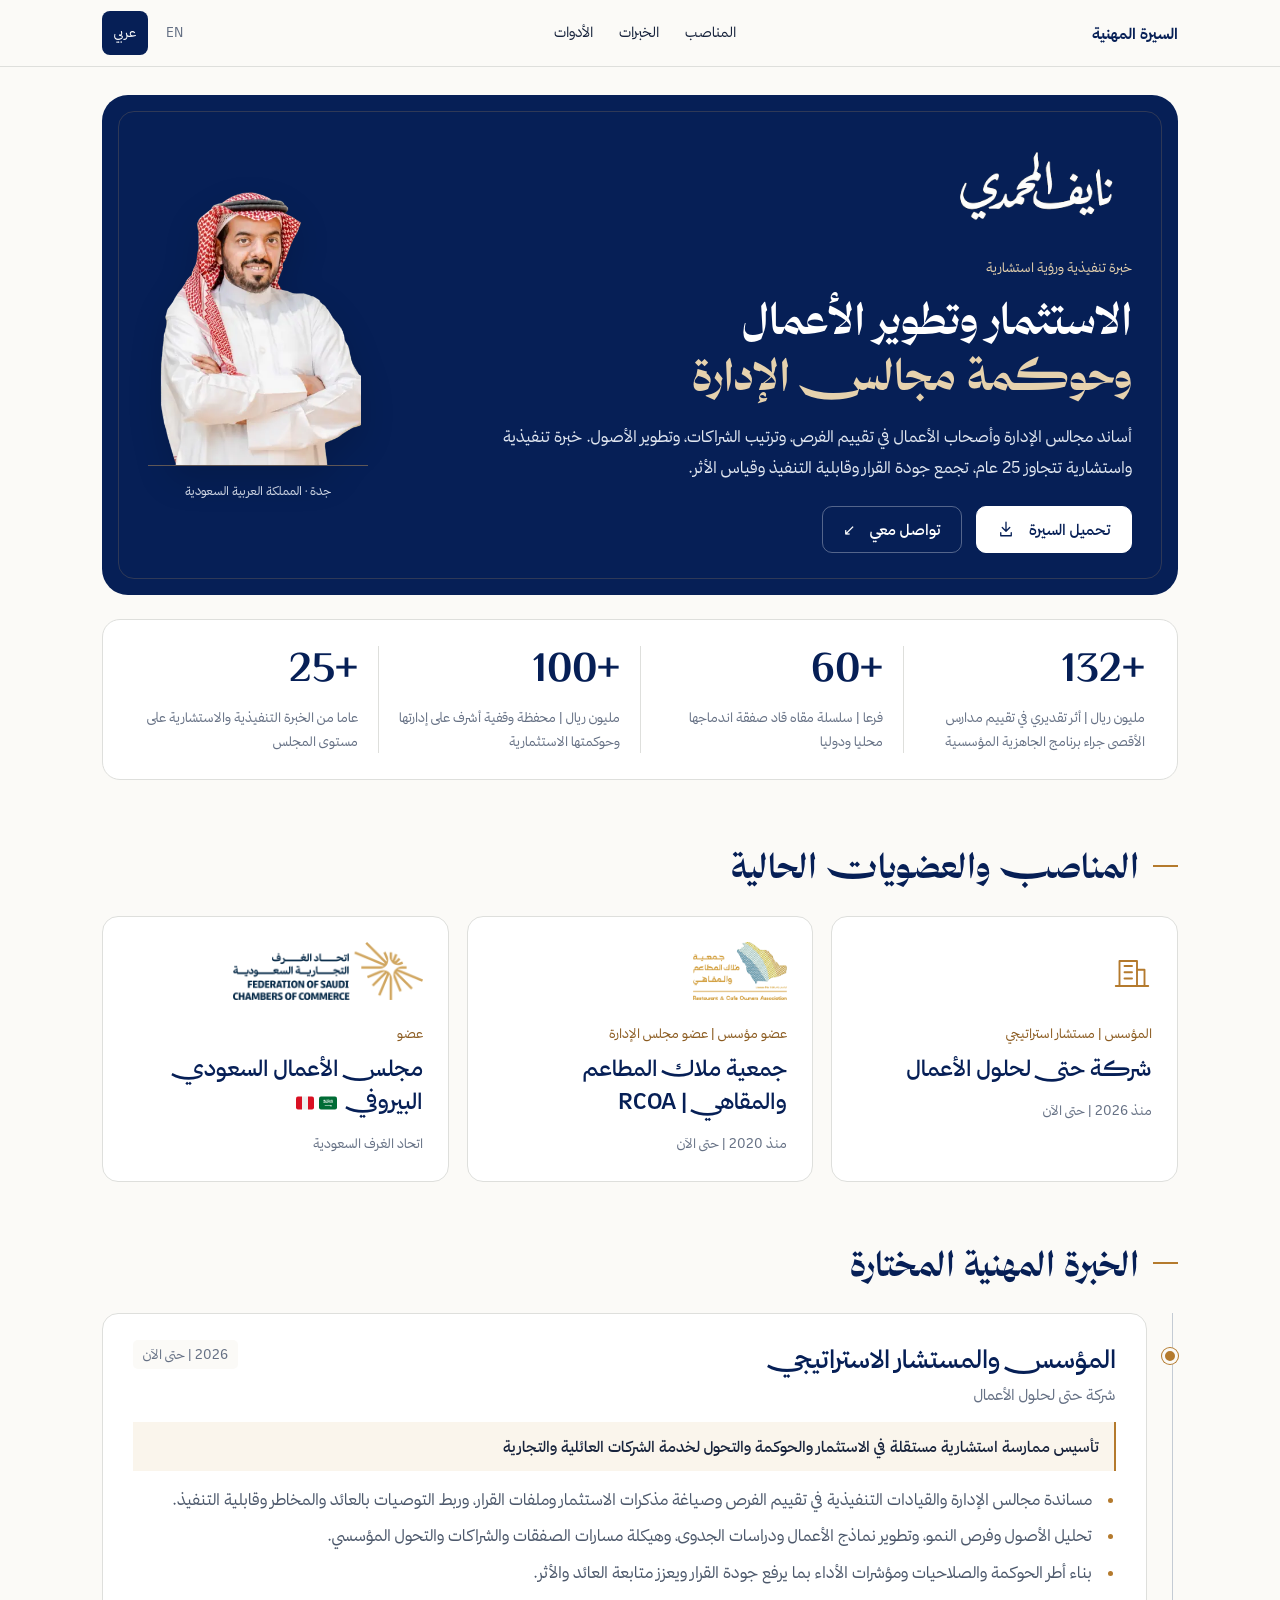
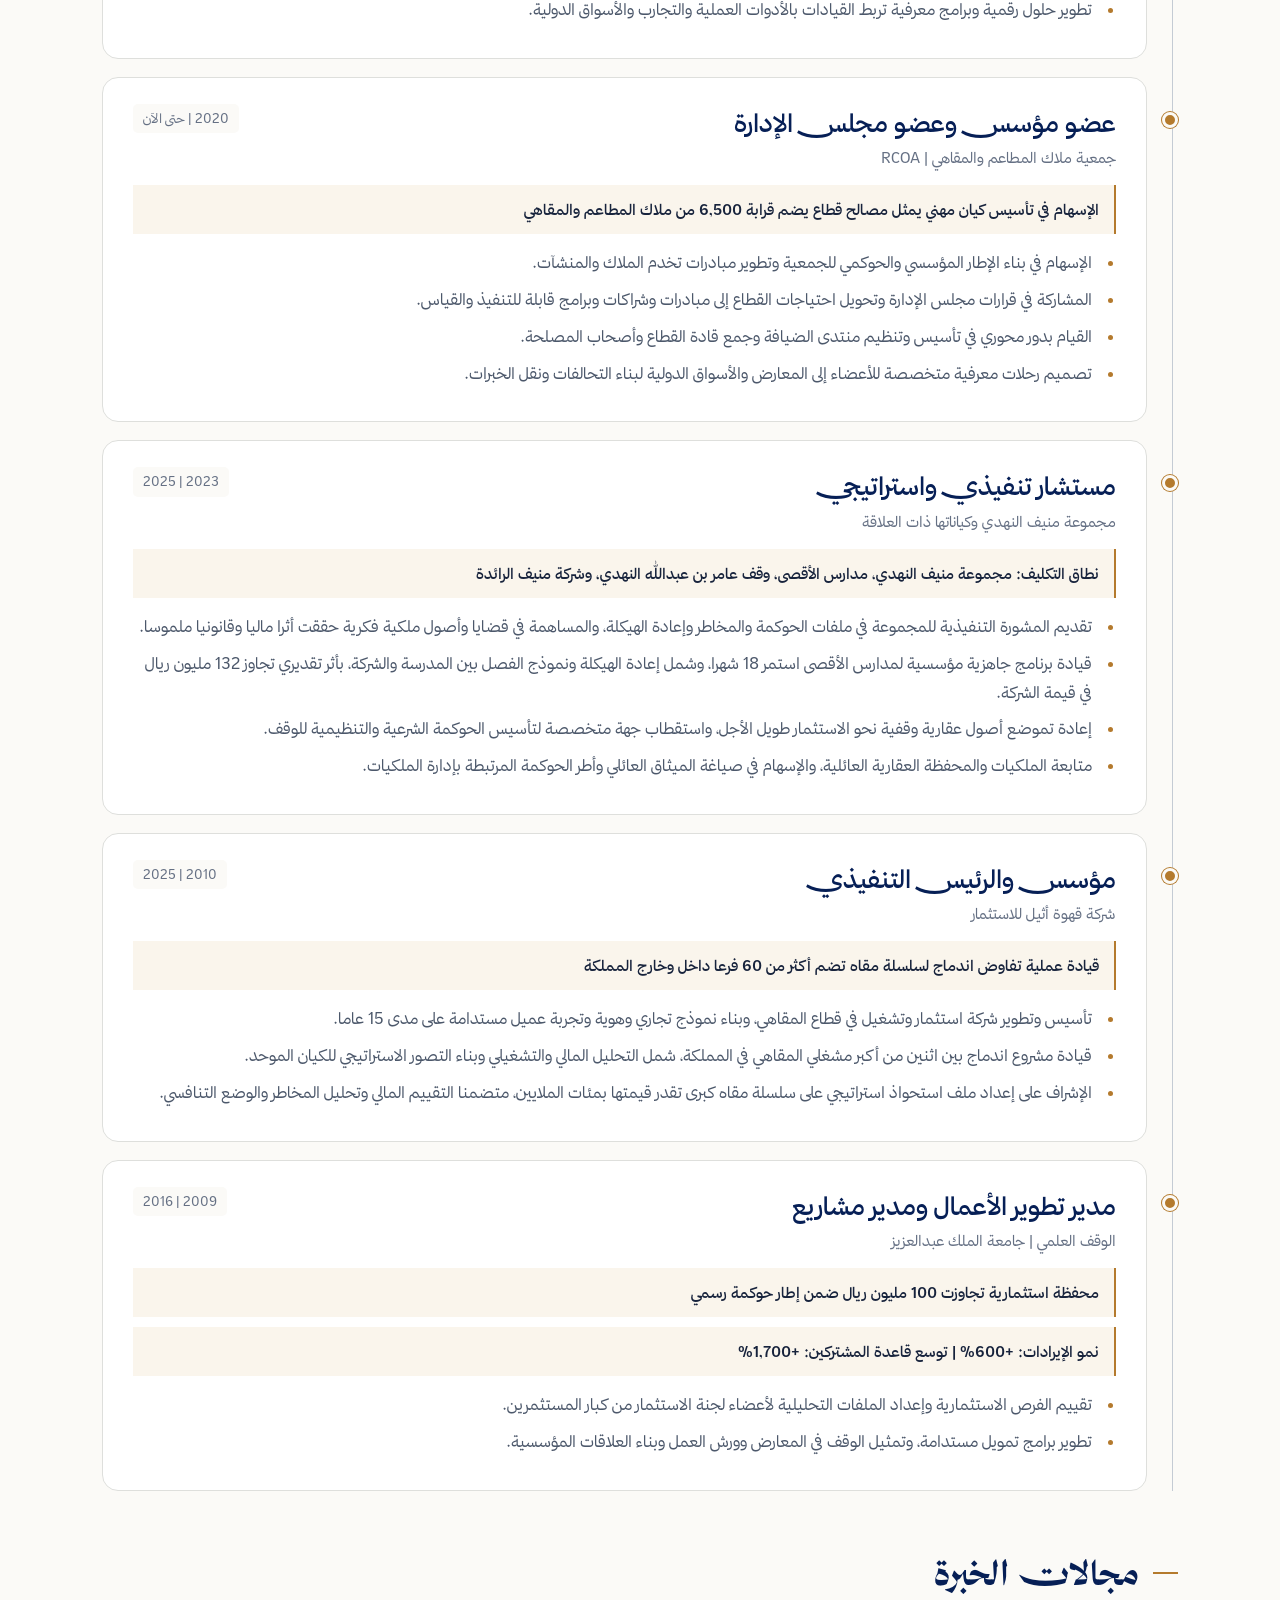
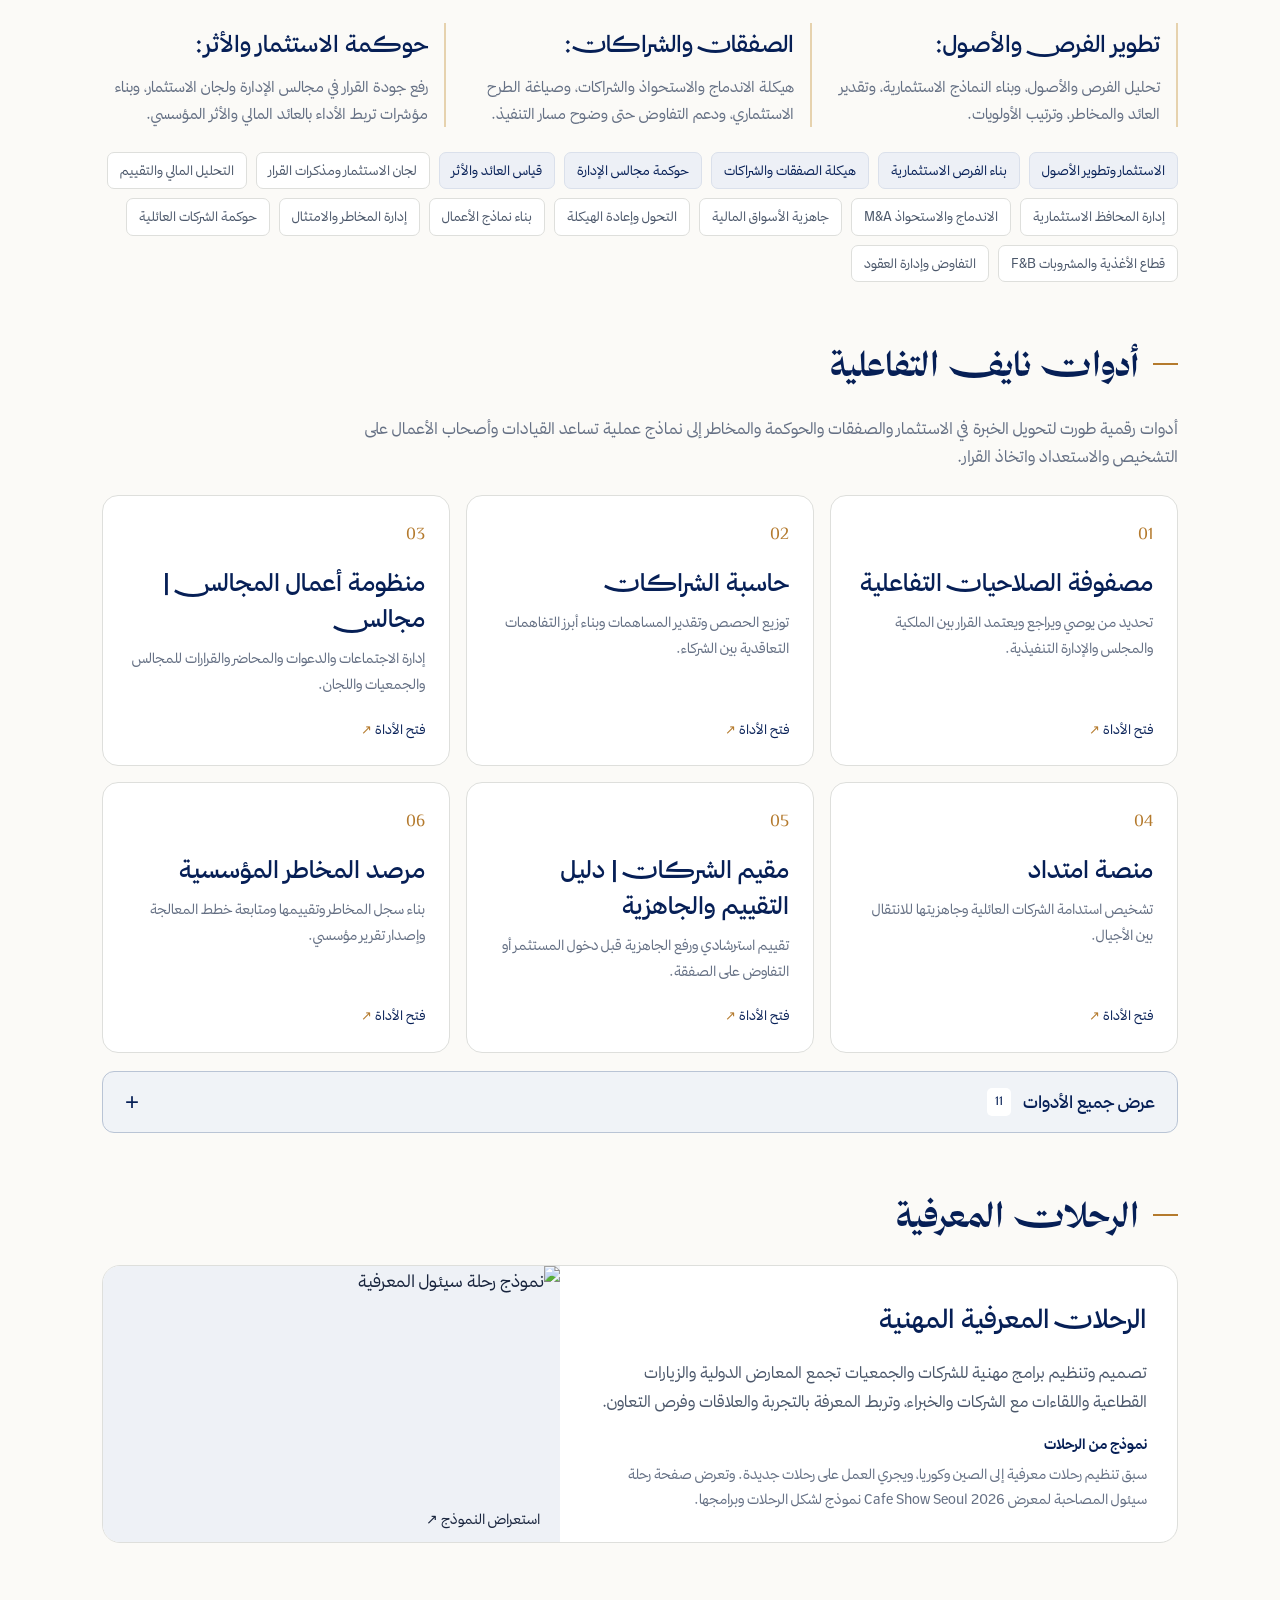
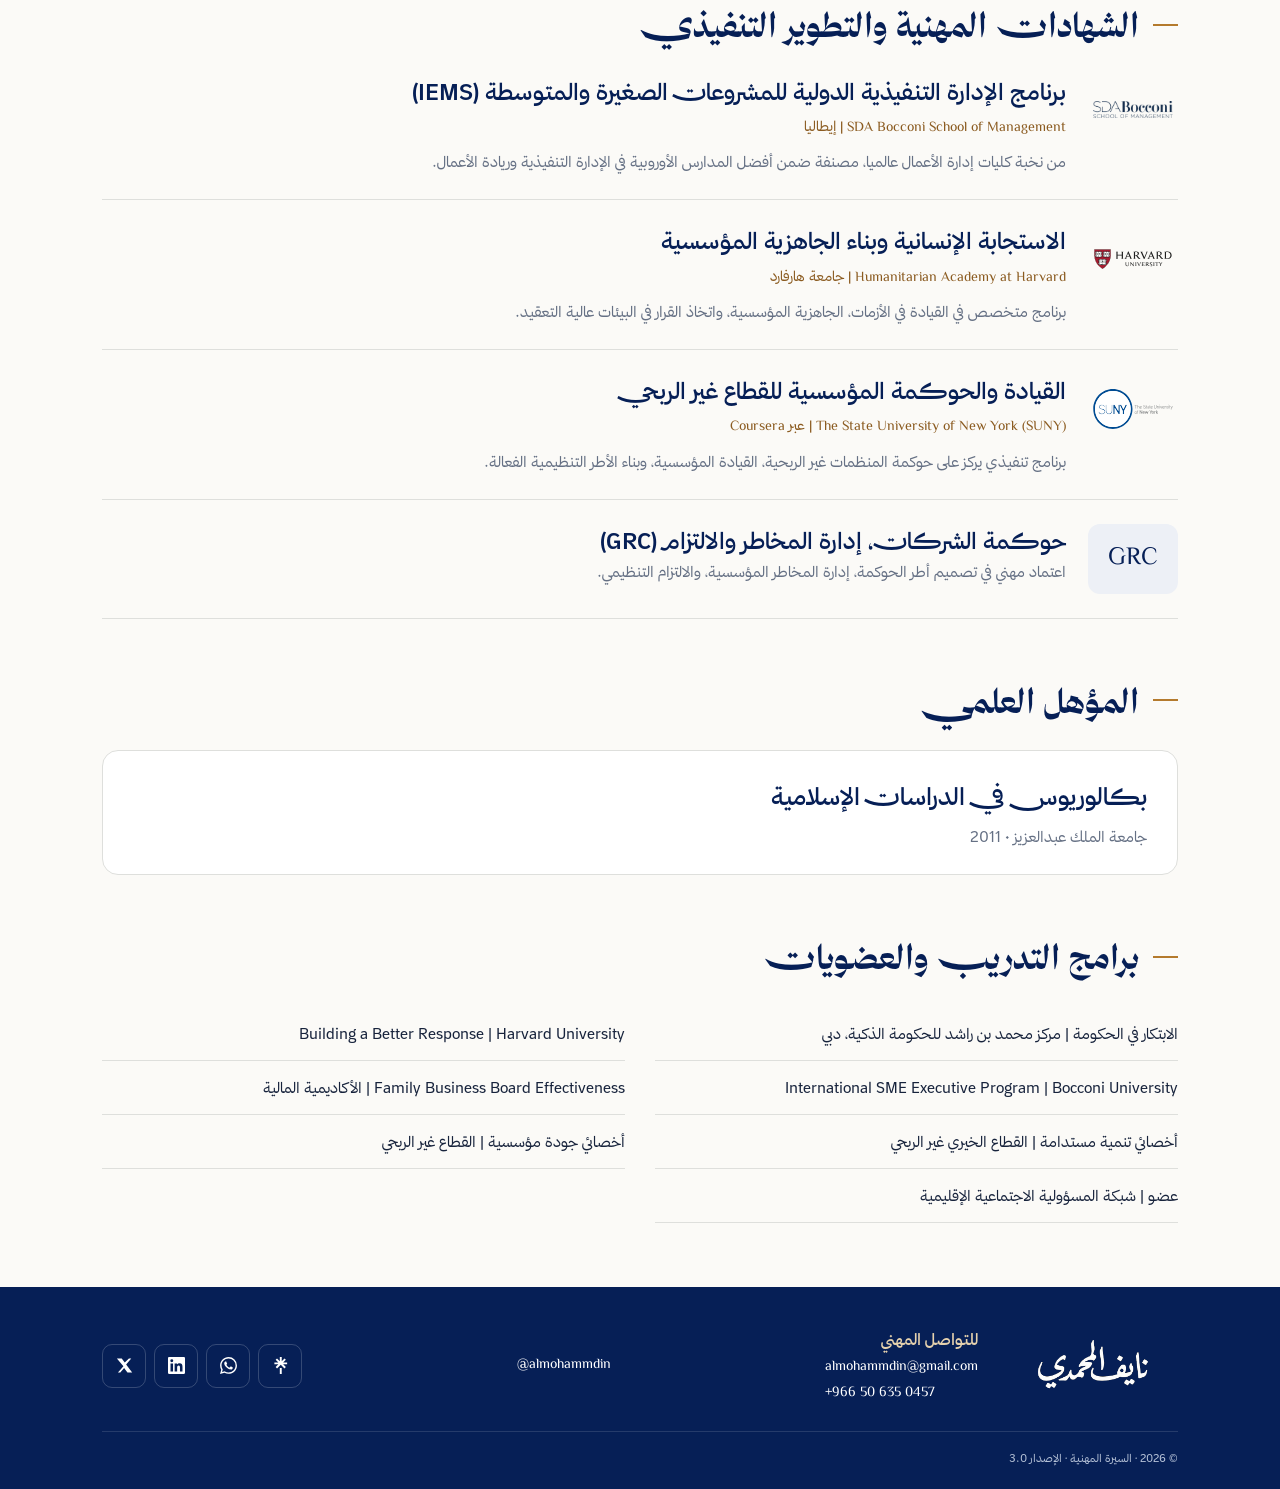
==== commit 45c67864: "Verify all brand font faces and preserve PDF title spacing" ====
--- a/index.html
+++ b/index.html
@@ -77,7 +77,7 @@
     <div class="container">
 
       <!-- HEADER -->
-      <section class="header" id="top"><div class="header-content"><div class="header-identity-copy"><img class="naif-logo" src="./naif-logo.svg" alt="شعار نايف المحمدي"><h1 class="sr-only">نايف المحمدي</h1><div class="rcoa-badge sr-only">المؤسس والمستشار الاستراتيجي | شركة حتى لحلول الأعمال</div><div class="hero-eyebrow">خبرة تنفيذية ورؤية استشارية</div><h2 class="header-title">الاستثمار وتطوير الأعمال<br><span>وحوكمة مجالس الإدارة</span></h2><p class="hero-summary">أساند مجالس الإدارة وأصحاب الأعمال في تقييم الفرص، وترتيب الشراكات، وتطوير الأصول. خبرة تنفيذية واستشارية تتجاوز 25 عام، تجمع جودة القرار وقابلية التنفيذ وقياس الأثر.</p><div class="hero-actions"><details class="download-menu"><summary>تحميل السيرة<svg viewBox="0 0 24 24" aria-hidden="true"><path d="M12 3v12m-5-5 5 5 5-5M5 17v4h14v-4"/></svg></summary><div class="download-options"><a href="./Naif-Almohammdi-CV-AR.pdf?v=3" download="Naif-Almohammdi-CV-AR.pdf">السيرة الكاملة · 6 صفحات</a><a href="./Naif-Almohammdi-CV-AR-Short.pdf?v=3" download="Naif-Almohammdi-CV-AR-Short.pdf">السيرة المختصرة · صفحتان</a></div></details><a class="contact-cta" href="#contact">تواصل معي <span aria-hidden="true">↙</span></a></div></div><figure class="portrait-wrap"><img class="profile-photo" src="./assets/naif-photo-cutout.webp" alt="نايف المحمدي"><figcaption>جدة · المملكة العربية السعودية</figcaption></figure></div></section>
+      <section class="header" id="top"><div class="header-content"><div class="header-identity-copy"><img class="naif-logo" src="./naif-logo.svg" alt="شعار نايف المحمدي"><h1 class="sr-only">نايف المحمدي</h1><div class="rcoa-badge sr-only">المؤسس والمستشار الاستراتيجي | شركة حتى لحلول الأعمال</div><div class="hero-eyebrow">خبرة تنفيذية ورؤية استشارية</div><h2 class="header-title">الاستثمار وتطوير الأعمال<br> <span>وحوكمة مجالس الإدارة</span></h2><p class="hero-summary">أساند مجالس الإدارة وأصحاب الأعمال في تقييم الفرص، وترتيب الشراكات، وتطوير الأصول. خبرة تنفيذية واستشارية تتجاوز 25 عام، تجمع جودة القرار وقابلية التنفيذ وقياس الأثر.</p><div class="hero-actions"><details class="download-menu"><summary>تحميل السيرة<svg viewBox="0 0 24 24" aria-hidden="true"><path d="M12 3v12m-5-5 5 5 5-5M5 17v4h14v-4"/></svg></summary><div class="download-options"><a href="./Naif-Almohammdi-CV-AR.pdf?v=3" download="Naif-Almohammdi-CV-AR.pdf">السيرة الكاملة · 6 صفحات</a><a href="./Naif-Almohammdi-CV-AR-Short.pdf?v=3" download="Naif-Almohammdi-CV-AR-Short.pdf">السيرة المختصرة · صفحتان</a></div></details><a class="contact-cta" href="#contact">تواصل معي <span aria-hidden="true">↙</span></a></div></div><figure class="portrait-wrap"><img class="profile-photo" src="./assets/naif-photo-cutout.webp" alt="نايف المحمدي"><figcaption>جدة · المملكة العربية السعودية</figcaption></figure></div></section>
 
             <!-- IMPACT CARDS -->
       <div class="impact-grid">
@@ -450,7 +450,7 @@
   <div id="en-content" lang="en" dir="ltr" class="lang-content">
     <div class="container">
 
-      <section class="header" id="top-en"><div class="header-content"><div class="header-identity-copy"><img class="naif-logo" src="./naif-logo.svg" alt="Naif Almohammdi"><h1 class="sr-only">Naif Almohammdi</h1><div class="rcoa-badge sr-only">Founder &amp; Strategic Advisor | Hatta Business Solutions Company</div><div class="hero-eyebrow">EXECUTIVE EXPERIENCE · STRATEGIC PERSPECTIVE</div><h2 class="header-title">Investment &amp; business development<br><span>Board governance</span></h2><p class="hero-summary">I support boards and business owners in evaluating opportunities, structuring partnerships and developing assets. Over 25 years of executive and advisory experience, connecting sound decisions with execution and measurable impact.</p><div class="hero-actions"><details class="download-menu"><summary>Download CV<svg viewBox="0 0 24 24" aria-hidden="true"><path d="M12 3v12m-5-5 5 5 5-5M5 17v4h14v-4"/></svg></summary><div class="download-options"><a href="./Naif-Almohammdi-CV-EN.pdf?v=3" download="Naif-Almohammdi-CV-EN.pdf">Full professional CV</a></div></details><a class="contact-cta" href="#contact">Contact me <span aria-hidden="true">↙</span></a></div></div><figure class="portrait-wrap"><img class="profile-photo" src="./assets/naif-photo-cutout.webp" alt="Naif Almohammdi"><figcaption>Jeddah · Saudi Arabia</figcaption></figure></div></section>
+      <section class="header" id="top-en"><div class="header-content"><div class="header-identity-copy"><img class="naif-logo" src="./naif-logo.svg" alt="Naif Almohammdi"><h1 class="sr-only">Naif Almohammdi</h1><div class="rcoa-badge sr-only">Founder &amp; Strategic Advisor | Hatta Business Solutions Company</div><div class="hero-eyebrow">EXECUTIVE EXPERIENCE · STRATEGIC PERSPECTIVE</div><h2 class="header-title">Investment &amp; business development<br> <span>Board governance</span></h2><p class="hero-summary">I support boards and business owners in evaluating opportunities, structuring partnerships and developing assets. Over 25 years of executive and advisory experience, connecting sound decisions with execution and measurable impact.</p><div class="hero-actions"><details class="download-menu"><summary>Download CV<svg viewBox="0 0 24 24" aria-hidden="true"><path d="M12 3v12m-5-5 5 5 5-5M5 17v4h14v-4"/></svg></summary><div class="download-options"><a href="./Naif-Almohammdi-CV-EN.pdf?v=3" download="Naif-Almohammdi-CV-EN.pdf">Full professional CV</a></div></details><a class="contact-cta" href="#contact">Contact me <span aria-hidden="true">↙</span></a></div></div><figure class="portrait-wrap"><img class="profile-photo" src="./assets/naif-photo-cutout.webp" alt="Naif Almohammdi"><figcaption>Jeddah · Saudi Arabia</figcaption></figure></div></section>
 
             <!-- EN Impact -->
       <div class="impact-grid">
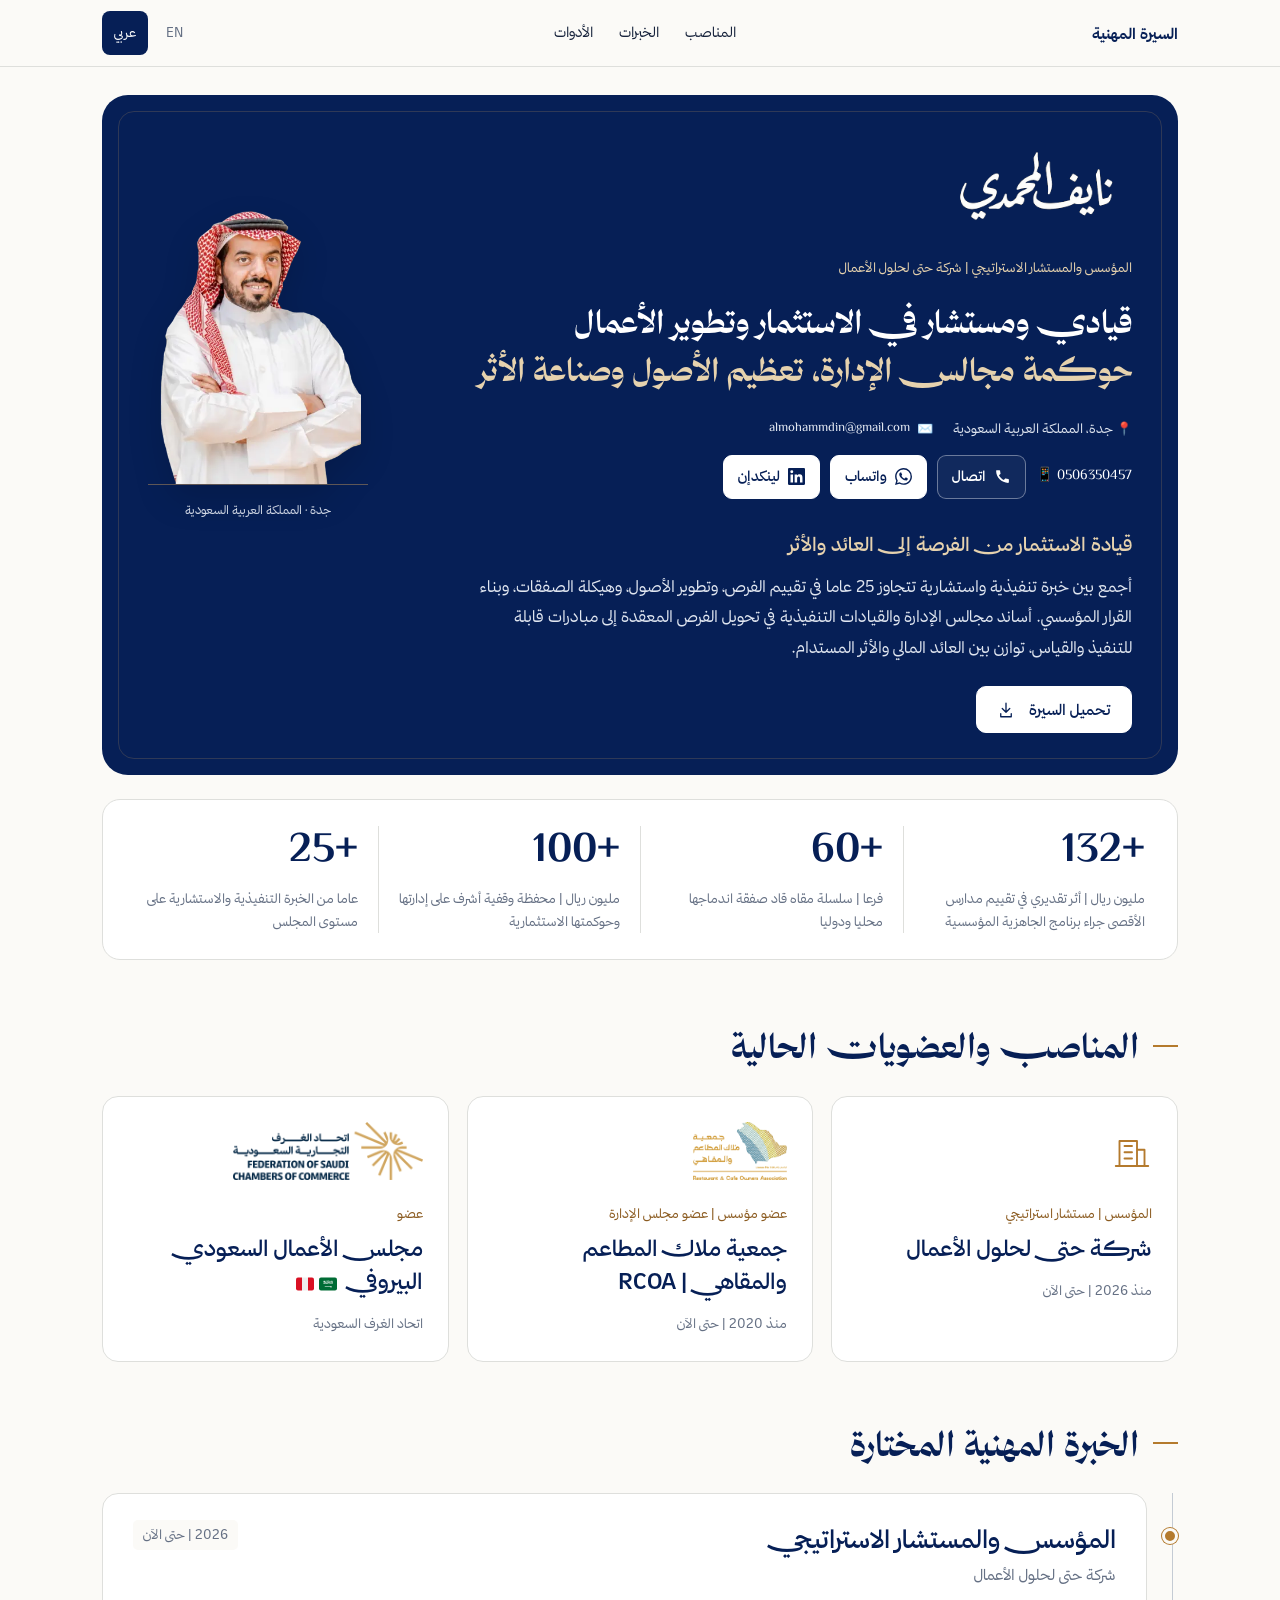
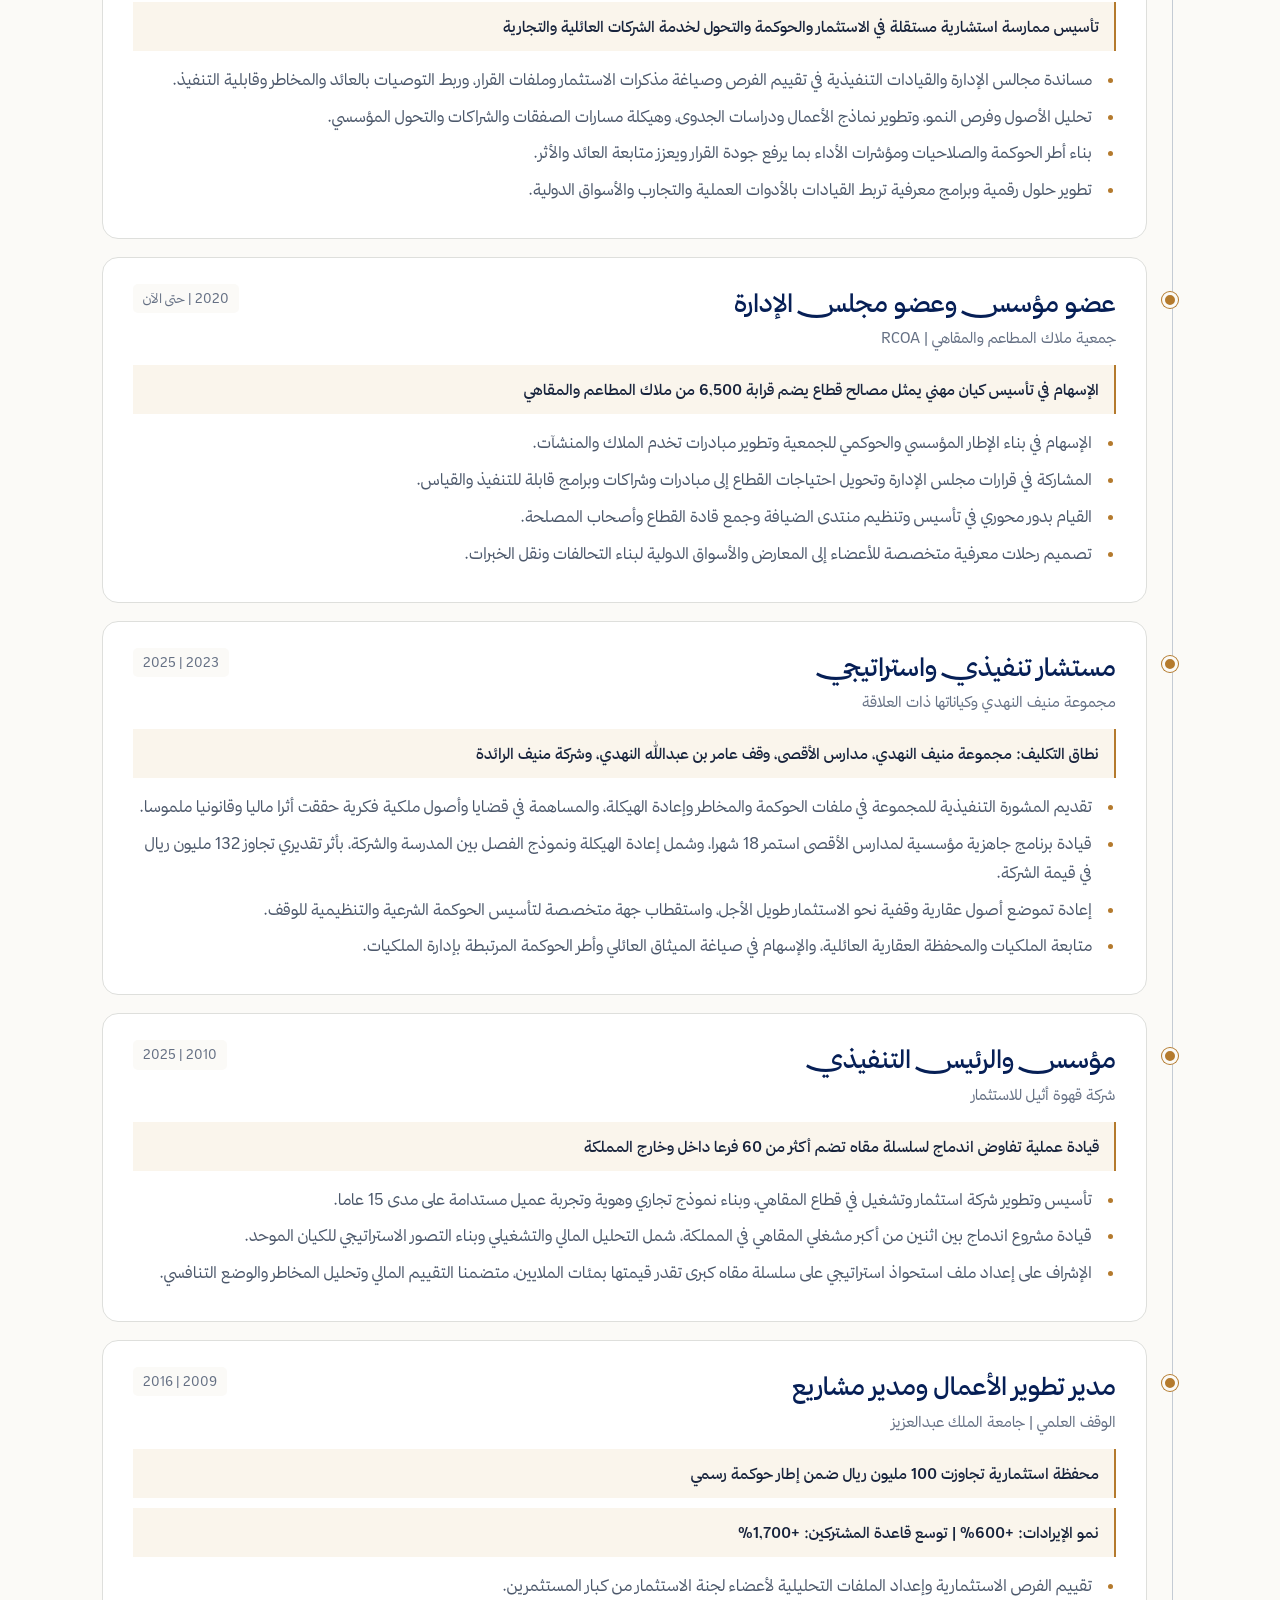
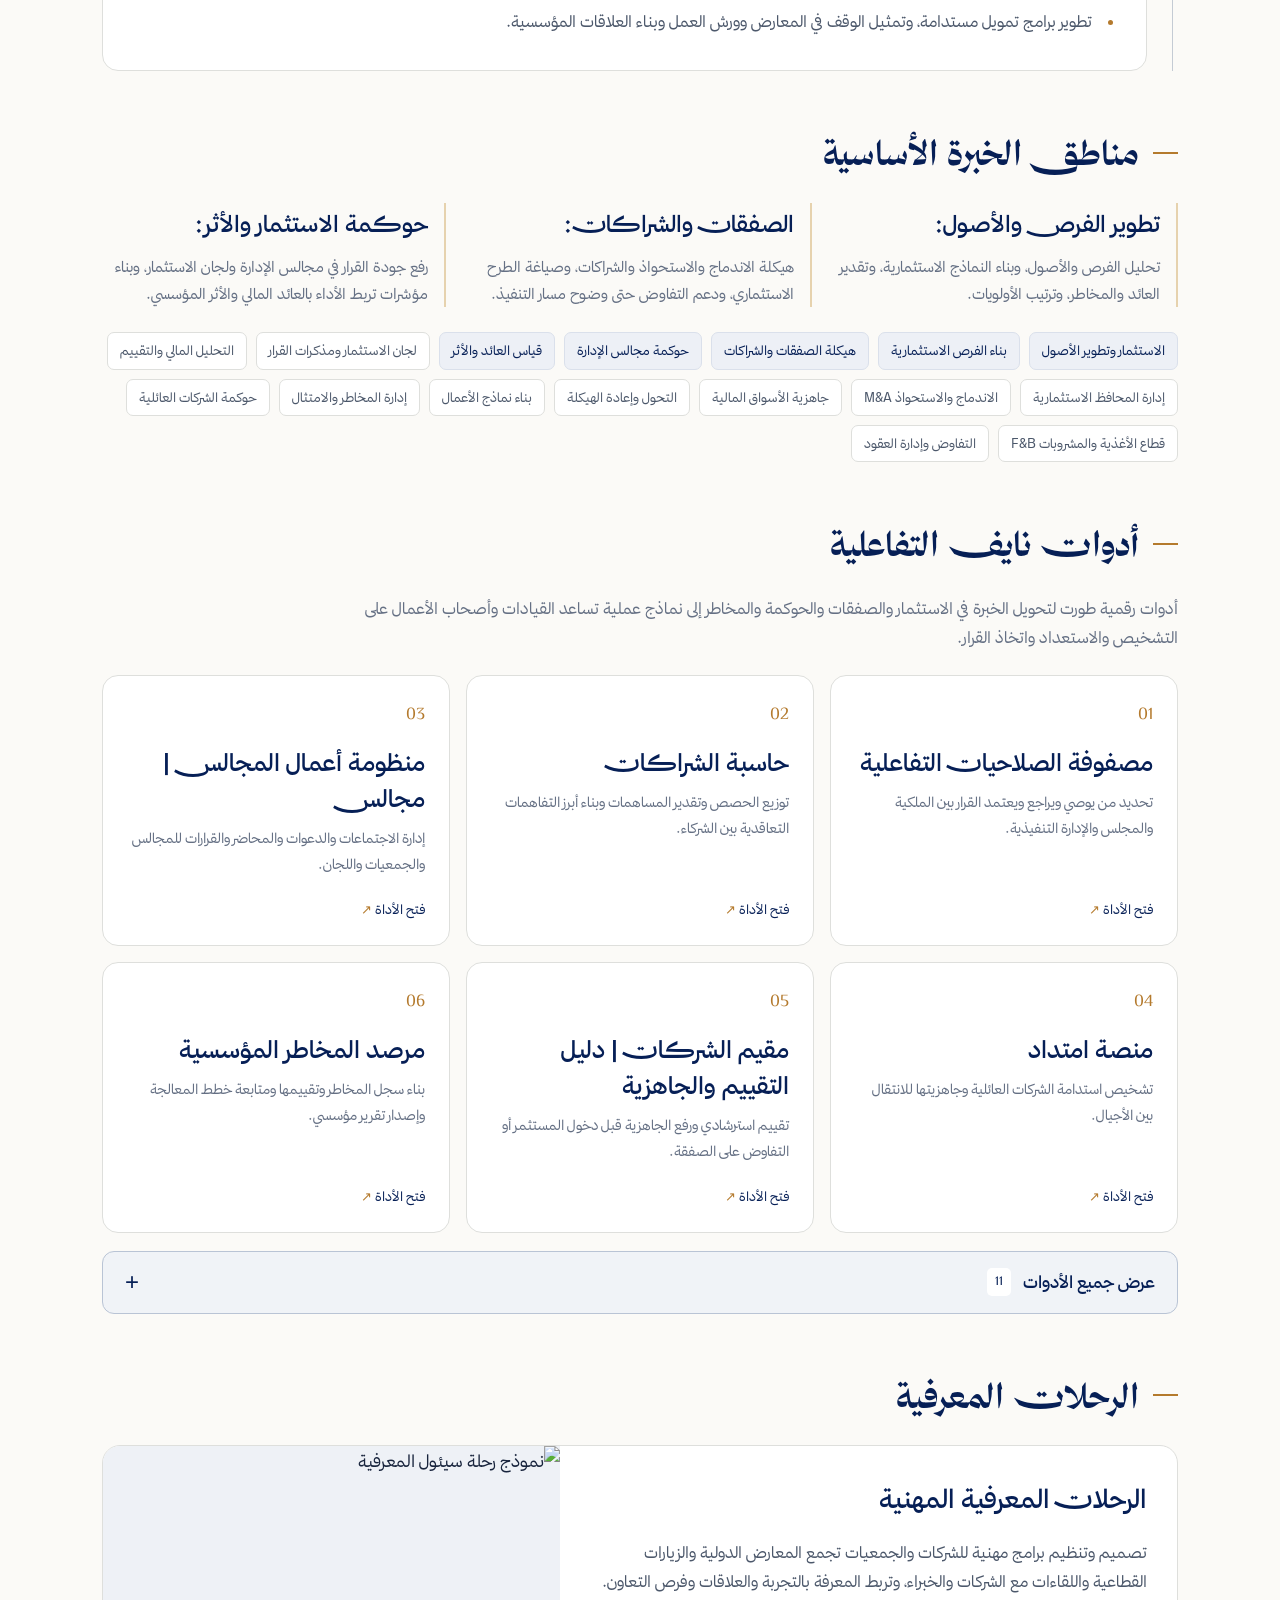
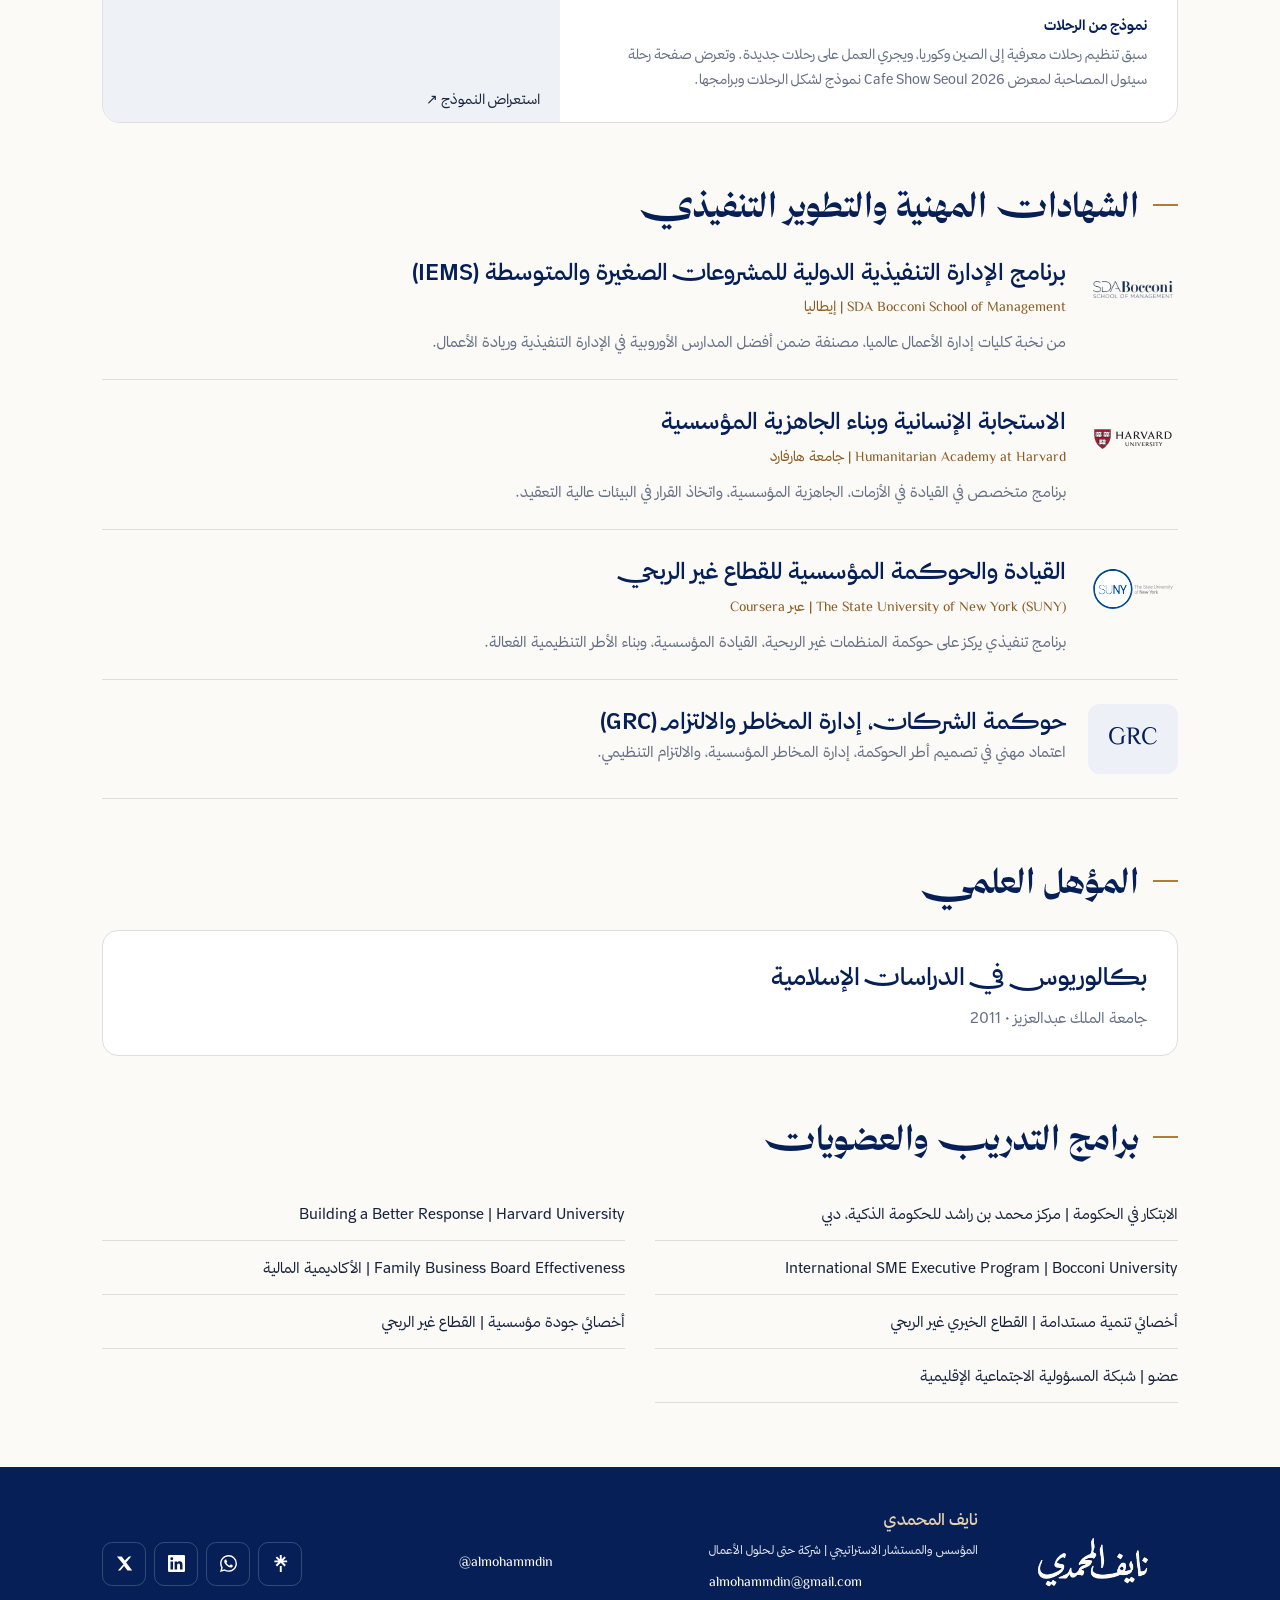
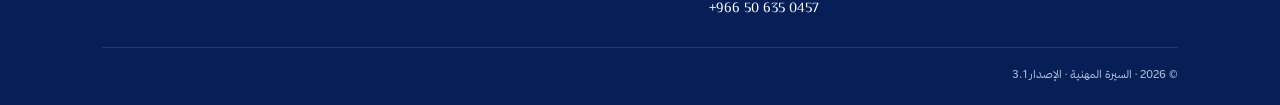
==== commit a511c54a: "Restore complete introduction and prominent direct contact links" ====
--- a/index.html
+++ b/index.html
@@ -65,7 +65,7 @@
   </script>
 
   
-<link rel="stylesheet" href="assets/fonts.css?v=3"><link rel="stylesheet" href="assets/cv.css?v=3"></head>
+<link rel="stylesheet" href="assets/fonts.css?v=3.1"><link rel="stylesheet" href="assets/cv.css?v=3.1"></head>
 
 <body dir="rtl" lang="ar">
 
@@ -77,7 +77,26 @@
     <div class="container">
 
       <!-- HEADER -->
-      <section class="header" id="top"><div class="header-content"><div class="header-identity-copy"><img class="naif-logo" src="./naif-logo.svg" alt="شعار نايف المحمدي"><h1 class="sr-only">نايف المحمدي</h1><div class="rcoa-badge sr-only">المؤسس والمستشار الاستراتيجي | شركة حتى لحلول الأعمال</div><div class="hero-eyebrow">خبرة تنفيذية ورؤية استشارية</div><h2 class="header-title">الاستثمار وتطوير الأعمال<br> <span>وحوكمة مجالس الإدارة</span></h2><p class="hero-summary">أساند مجالس الإدارة وأصحاب الأعمال في تقييم الفرص، وترتيب الشراكات، وتطوير الأصول. خبرة تنفيذية واستشارية تتجاوز 25 عام، تجمع جودة القرار وقابلية التنفيذ وقياس الأثر.</p><div class="hero-actions"><details class="download-menu"><summary>تحميل السيرة<svg viewBox="0 0 24 24" aria-hidden="true"><path d="M12 3v12m-5-5 5 5 5-5M5 17v4h14v-4"/></svg></summary><div class="download-options"><a href="./Naif-Almohammdi-CV-AR.pdf?v=3" download="Naif-Almohammdi-CV-AR.pdf">السيرة الكاملة · 6 صفحات</a><a href="./Naif-Almohammdi-CV-AR-Short.pdf?v=3" download="Naif-Almohammdi-CV-AR-Short.pdf">السيرة المختصرة · صفحتان</a></div></details><a class="contact-cta" href="#contact">تواصل معي <span aria-hidden="true">↙</span></a></div></div><figure class="portrait-wrap"><img class="profile-photo" src="./assets/naif-photo-cutout.webp" alt="نايف المحمدي"><figcaption>جدة · المملكة العربية السعودية</figcaption></figure></div></section>
+      <section class="header" id="top"><div class="header-content"><div class="header-identity-copy"><img class="naif-logo" src="./naif-logo.svg" alt="شعار نايف المحمدي"><h1 class="sr-only">نايف المحمدي</h1><div class="rcoa-badge">المؤسس والمستشار الاستراتيجي | شركة حتى لحلول الأعمال</div><h2 class="header-title">قيادي ومستشار في الاستثمار وتطوير الأعمال <br> <strong>حوكمة مجالس الإدارة، تعظيم الأصول وصناعة الأثر</strong></h2><div class="hero-contact"><div class="contact-row">
+            <div class="contact-item">📍 جدة، المملكة العربية السعودية</div>
+            <div class="contact-item email-contact"><span aria-hidden="true">✉️</span><a class="email-address" dir="ltr" href="mailto:almohammdin@gmail.com">almohammdin@gmail.com</a></div>
+          </div><div class="phone-row">
+            <span class="phone-num">📱 0506350457</span>
+            <a href="tel:+966506350457" class="phone-btn call">
+              <svg aria-hidden="true" viewBox="0 0 24 24"><path d="M20.01 15.38c-1.23 0-2.42-.2-3.53-.56-.35-.12-.74-.03-1.01.24l-1.57 1.97c-2.83-1.35-5.48-3.9-6.89-6.83l1.95-1.66c.27-.28.35-.67.24-1.02-.37-1.11-.56-2.3-.56-3.53 0-.54-.45-.99-.99-.99H4.19C3.65 3 3 3.24 3 3.99 3 13.28 10.73 21 20.01 21c.71 0 .99-.63.99-1.18v-3.45c0-.54-.45-.99-.99-.99z"/></svg>
+              اتصال
+            </a>
+            <a href="https://wa.me/966506350457" class="phone-btn wa" target="_blank" rel="noopener noreferrer">
+              <svg aria-hidden="true" viewBox="0 0 24 24"><path d="M17.472 14.382c-.297-.149-1.758-.867-2.03-.967-.273-.099-.471-.148-.67.15-.197.297-.767.966-.94 1.164-.173.199-.347.223-.644.075-.297-.15-1.255-.463-2.39-1.475-.883-.788-1.48-1.761-1.653-2.059-.173-.297-.018-.458.13-.606.134-.133.298-.347.446-.52.149-.174.198-.298.298-.497.099-.198.05-.371-.025-.52-.075-.149-.669-1.612-.916-2.207-.242-.579-.487-.5-.669-.51-.173-.008-.371-.01-.57-.01-.198 0-.52.074-.792.372-.272.297-1.04 1.016-1.04 2.479 0 1.462 1.065 2.875 1.213 3.074.149.198 2.096 3.2 5.077 4.487.709.306 1.262.489 1.694.625.712.227 1.36.195 1.871.118.571-.085 1.758-.719 2.006-1.413.248-.694.248-1.289.173-1.413-.074-.124-.272-.198-.57-.347m-5.421 7.403h-.004a9.87 9.87 0 01-5.031-1.378l-.361-.214-3.741.982.998-3.648-.235-.374a9.86 9.86 0 01-1.51-5.26c.001-5.45 4.436-9.884 9.888-9.884 2.64 0 5.122 1.03 6.988 2.898a9.825 9.825 0 012.893 6.994c-.003 5.45-4.437 9.884-9.885 9.884m8.413-18.297A11.815 11.815 0 0012.05 0C5.495 0 .16 5.335.157 11.892c0 2.096.547 4.142 1.588 5.945L.057 24l6.305-1.654a11.882 11.882 0 005.683 1.448h.005c6.554 0 11.89-5.335 11.893-11.893a11.821 11.821 0 00-3.48-8.413Z"/></svg>
+              واتساب
+            </a>
+            <a href="https://www.linkedin.com/in/almohammdin/" class="phone-btn linkedin" target="_blank" rel="noopener noreferrer">
+              <svg viewBox="0 0 24 24" aria-hidden="true"><path d="M20.447 20.452h-3.554v-5.569c0-1.328-.027-3.037-1.852-3.037-1.853 0-2.136 1.445-2.136 2.939v5.667H9.351V9h3.414v1.561h.046c.477-.9 1.637-1.85 3.37-1.85 3.601 0 4.267 2.37 4.267 5.455v6.286zM5.337 7.433a2.062 2.062 0 0 1-2.063-2.065 2.064 2.064 0 1 1 2.063 2.065zm1.782 13.019H3.555V9h3.564v11.452zM22.225 0H1.771C.792 0 0 .774 0 1.729v20.542C0 23.227.792 24 1.771 24h20.451C23.2 24 24 23.227 24 22.271V1.729C24 .774 23.2 0 22.222 0h.003z"/></svg>
+              لينكدإن
+            </a>
+          </div></div>
+<h3 class="hero-summary-title">قيادة الاستثمار من الفرصة إلى العائد والأثر</h3>
+<p class="hero-summary">أجمع بين خبرة تنفيذية واستشارية تتجاوز 25 عاما في تقييم الفرص، وتطوير الأصول، وهيكلة الصفقات، وبناء القرار المؤسسي. أساند مجالس الإدارة والقيادات التنفيذية في تحويل الفرص المعقدة إلى مبادرات قابلة للتنفيذ والقياس، توازن بين العائد المالي والأثر المستدام.</p><div class="hero-actions"><details class="download-menu"><summary>تحميل السيرة<svg viewBox="0 0 24 24" aria-hidden="true"><path d="M12 3v12m-5-5 5 5 5-5M5 17v4h14v-4"/></svg></summary><div class="download-options"><a href="./Naif-Almohammdi-CV-AR.pdf?v=3.1" download="Naif-Almohammdi-CV-AR.pdf">السيرة الكاملة · 6 صفحات</a><a href="./Naif-Almohammdi-CV-AR-Short.pdf?v=3.1" download="Naif-Almohammdi-CV-AR-Short.pdf">السيرة المختصرة · صفحتان</a></div></details></div></div><figure class="portrait-wrap"><img class="profile-photo" src="./assets/naif-photo-cutout.webp" alt="نايف المحمدي"><figcaption>جدة · المملكة العربية السعودية</figcaption></figure></div></section>
 
             <!-- IMPACT CARDS -->
       <div class="impact-grid">
@@ -227,7 +246,7 @@
 
       <!-- CORE EXPERTISE -->
       <div class="section" id="expertise-ar">
-        <h2 class="section-title">مجالات الخبرة</h2><ul class="value-paths">
+        <h2 class="section-title">مناطق الخبرة الأساسية</h2><ul class="value-paths">
               <li><strong>تطوير الفرص والأصول:</strong> تحليل الفرص والأصول، وبناء النماذج الاستثمارية، وتقدير العائد والمخاطر، وترتيب الأولويات.</li>
               <li><strong>الصفقات والشراكات:</strong> هيكلة الاندماج والاستحواذ والشراكات، وصياغة الطرح الاستثماري، ودعم التفاوض حتى وضوح مسار التنفيذ.</li>
               <li><strong>حوكمة الاستثمار والأثر:</strong> رفع جودة القرار في مجالس الإدارة ولجان الاستثمار، وبناء مؤشرات تربط الأداء بالعائد المالي والأثر المؤسسي.</li>
@@ -450,7 +469,26 @@
   <div id="en-content" lang="en" dir="ltr" class="lang-content">
     <div class="container">
 
-      <section class="header" id="top-en"><div class="header-content"><div class="header-identity-copy"><img class="naif-logo" src="./naif-logo.svg" alt="Naif Almohammdi"><h1 class="sr-only">Naif Almohammdi</h1><div class="rcoa-badge sr-only">Founder &amp; Strategic Advisor | Hatta Business Solutions Company</div><div class="hero-eyebrow">EXECUTIVE EXPERIENCE · STRATEGIC PERSPECTIVE</div><h2 class="header-title">Investment &amp; business development<br> <span>Board governance</span></h2><p class="hero-summary">I support boards and business owners in evaluating opportunities, structuring partnerships and developing assets. Over 25 years of executive and advisory experience, connecting sound decisions with execution and measurable impact.</p><div class="hero-actions"><details class="download-menu"><summary>Download CV<svg viewBox="0 0 24 24" aria-hidden="true"><path d="M12 3v12m-5-5 5 5 5-5M5 17v4h14v-4"/></svg></summary><div class="download-options"><a href="./Naif-Almohammdi-CV-EN.pdf?v=3" download="Naif-Almohammdi-CV-EN.pdf">Full professional CV</a></div></details><a class="contact-cta" href="#contact">Contact me <span aria-hidden="true">↙</span></a></div></div><figure class="portrait-wrap"><img class="profile-photo" src="./assets/naif-photo-cutout.webp" alt="Naif Almohammdi"><figcaption>Jeddah · Saudi Arabia</figcaption></figure></div></section>
+      <section class="header" id="top-en"><div class="header-content"><div class="header-identity-copy"><img class="naif-logo" src="./naif-logo.svg" alt="Naif Almohammdi"><h1 class="sr-only">Naif Almohammdi</h1><div class="rcoa-badge">Founder &amp; Strategic Advisor | Hatta Business Solutions Company</div><h2 class="header-title">Investment &amp; Business Development Executive Advisor <br> <strong>Board Governance, Asset Value &amp; Measurable Impact</strong></h2><div class="hero-contact"><div class="contact-row">
+            <div class="contact-item">📍 Jeddah, Saudi Arabia</div>
+            <div class="contact-item email-contact"><span aria-hidden="true">✉️</span><a class="email-address" dir="ltr" href="mailto:almohammdin@gmail.com">almohammdin@gmail.com</a></div>
+          </div><div class="phone-row">
+            <span class="phone-num">📱 +966 50 635 0457</span>
+            <a href="tel:+966506350457" class="phone-btn call">
+              <svg aria-hidden="true" viewBox="0 0 24 24"><path d="M20.01 15.38c-1.23 0-2.42-.2-3.53-.56-.35-.12-.74-.03-1.01.24l-1.57 1.97c-2.83-1.35-5.48-3.9-6.89-6.83l1.95-1.66c.27-.28.35-.67.24-1.02-.37-1.11-.56-2.3-.56-3.53 0-.54-.45-.99-.99-.99H4.19C3.65 3 3 3.24 3 3.99 3 13.28 10.73 21 20.01 21c.71 0 .99-.63.99-1.18v-3.45c0-.54-.45-.99-.99-.99z"/></svg>
+              Call
+            </a>
+            <a href="https://wa.me/966506350457" class="phone-btn wa" target="_blank" rel="noopener noreferrer">
+              <svg aria-hidden="true" viewBox="0 0 24 24"><path d="M17.472 14.382c-.297-.149-1.758-.867-2.03-.967-.273-.099-.471-.148-.67.15-.197.297-.767.966-.94 1.164-.173.199-.347.223-.644.075-.297-.15-1.255-.463-2.39-1.475-.883-.788-1.48-1.761-1.653-2.059-.173-.297-.018-.458.13-.606.134-.133.298-.347.446-.52.149-.174.198-.298.298-.497.099-.198.05-.371-.025-.52-.075-.149-.669-1.612-.916-2.207-.242-.579-.487-.5-.669-.51-.173-.008-.371-.01-.57-.01-.198 0-.52.074-.792.372-.272.297-1.04 1.016-1.04 2.479 0 1.462 1.065 2.875 1.213 3.074.149.198 2.096 3.2 5.077 4.487.709.306 1.262.489 1.694.625.712.227 1.36.195 1.871.118.571-.085 1.758-.719 2.006-1.413.248-.694.248-1.289.173-1.413-.074-.124-.272-.198-.57-.347m-5.421 7.403h-.004a9.87 9.87 0 01-5.031-1.378l-.361-.214-3.741.982.998-3.648-.235-.374a9.86 9.86 0 01-1.51-5.26c.001-5.45 4.436-9.884 9.888-9.884 2.64 0 5.122 1.03 6.988 2.898a9.825 9.825 0 012.893 6.994c-.003 5.45-4.437 9.884-9.885 9.884m8.413-18.297A11.815 11.815 0 0012.05 0C5.495 0 .16 5.335.157 11.892c0 2.096.547 4.142 1.588 5.945L.057 24l6.305-1.654a11.882 11.882 0 005.683 1.448h.005c6.554 0 11.89-5.335 11.893-11.893a11.821 11.821 0 00-3.48-8.413Z"/></svg>
+              WhatsApp
+            </a>
+            <a href="https://www.linkedin.com/in/almohammdin/" class="phone-btn linkedin" target="_blank" rel="noopener noreferrer">
+              <svg viewBox="0 0 24 24" aria-hidden="true"><path d="M20.447 20.452h-3.554v-5.569c0-1.328-.027-3.037-1.852-3.037-1.853 0-2.136 1.445-2.136 2.939v5.667H9.351V9h3.414v1.561h.046c.477-.9 1.637-1.85 3.37-1.85 3.601 0 4.267 2.37 4.267 5.455v6.286zM5.337 7.433a2.062 2.062 0 0 1-2.063-2.065 2.064 2.064 0 1 1 2.063 2.065zm1.782 13.019H3.555V9h3.564v11.452zM22.225 0H1.771C.792 0 0 .774 0 1.729v20.542C0 23.227.792 24 1.771 24h20.451C23.2 24 24 23.227 24 22.271V1.729C24 .774 23.2 0 22.222 0h.003z"/></svg>
+              LinkedIn
+            </a>
+          </div></div>
+<h3 class="hero-summary-title">Turning Opportunities into Returns and Measurable Impact</h3>
+<p class="hero-summary">I bring more than 25 years of executive and advisory experience in opportunity evaluation, asset development, deal structuring and institutional decision-making. I support boards and executive teams in converting complex opportunities into executable, measurable initiatives that balance financial return with sustainable impact.</p><div class="hero-actions"><details class="download-menu"><summary>Download CV<svg viewBox="0 0 24 24" aria-hidden="true"><path d="M12 3v12m-5-5 5 5 5-5M5 17v4h14v-4"/></svg></summary><div class="download-options"><a href="./Naif-Almohammdi-CV-EN.pdf?v=3.1" download="Naif-Almohammdi-CV-EN.pdf">Full professional CV</a></div></details></div></div><figure class="portrait-wrap"><img class="profile-photo" src="./assets/naif-photo-cutout.webp" alt="Naif Almohammdi"><figcaption>Jeddah · Saudi Arabia</figcaption></figure></div></section>
 
             <!-- EN Impact -->
       <div class="impact-grid">
@@ -622,7 +660,7 @@
   <!-- FOOTER -->
   <footer id="contact">
     <div class="footer-inner">
-      <div class="footer-left footer-brand"><img class="footer-naif-logo" src="./naif-logo.svg" alt="شعار نايف المحمدي"><div class="footer-contact"><p data-ar="للتواصل المهني" data-en="Professional enquiries">للتواصل المهني</p><a href="mailto:almohammdin@gmail.com" dir="ltr">almohammdin@gmail.com</a><a href="tel:+966506350457" dir="ltr">+966 50 635 0457</a></div></div>
+      <div class="footer-left footer-brand"><img class="footer-naif-logo" src="./naif-logo.svg" alt="شعار نايف المحمدي"><div class="footer-contact"><p data-ar="نايف المحمدي" data-en="Naif Almohammdi">نايف المحمدي</p><p class="footer-role" data-ar="المؤسس والمستشار الاستراتيجي | شركة حتى لحلول الأعمال" data-en="Founder &amp; Strategic Advisor | Hatta Business Solutions Company">المؤسس والمستشار الاستراتيجي | شركة حتى لحلول الأعمال</p><a href="mailto:almohammdin@gmail.com" dir="ltr">almohammdin@gmail.com</a><a href="tel:+966506350457" dir="ltr">+966 50 635 0457</a></div></div>
       <span class="social-username">@almohammdin</span>
       <nav class="footer-social" aria-label="روابط نايف المحمدي">
         <a href="https://linktr.ee/almohammdin" target="_blank" rel="noopener noreferrer" aria-label="Linktree" title="Linktree">
@@ -638,10 +676,10 @@
           <svg viewBox="0 0 24 24" aria-hidden="true"><path d="M18.244 2.25h3.308l-7.227 8.26 8.502 11.24H16.17l-4.714-6.231-5.401 6.231H2.744l7.73-8.835L1.254 2.25H8.08l4.259 5.63 5.905-5.63z"/></svg>
         </a>
       </nav>
-      <div class="footer-copy"><span data-ar="© 2026 · السيرة المهنية · الإصدار 3.0" data-en="© 2026 · Professional profile · Version 3.0">© 2026 · السيرة المهنية · الإصدار 3.0</span></div>
+      <div class="footer-copy"><span data-ar="© 2026 · السيرة المهنية · الإصدار 3.1" data-en="© 2026 · Professional profile · Version 3.1">© 2026 · السيرة المهنية · الإصدار 3.1</span></div>
     </div>
   </footer>
 
   
-<script src="assets/cv.js?v=3"></script></body>
+<script src="assets/cv.js?v=3.1"></script></body>
 </html>
--- a/assets/cv.css
+++ b/assets/cv.css
@@ -4,3 +4,12 @@
 @media(max-width:360px){.page-nav{display:none}.header{padding-inline:19px}.header-title{font-size:29px}.download-menu summary,.contact-cta{padding-inline:12px}.board-card{padding-inline-end:105px}}
 @media(prefers-reduced-motion:reduce){html{scroll-behavior:auto}*{transition:none!important}}
 @media print{@page{size:A4;margin:12mm}html,body{background:white;font-size:10pt;line-height:1.55}.top-bar,body>footer,.hero-actions,.portrait-wrap figcaption,.more-tools>summary,.tool-open{display:none!important}.container{max-width:none;padding:0}.header{padding:7mm;border-radius:4mm;print-color-adjust:exact;-webkit-print-color-adjust:exact}.header-content{grid-template-columns:1fr 34mm;gap:7mm}.naif-logo{width:48mm;height:20mm;margin-bottom:4mm}.header-title,body[lang=en] .header-title{font-size:23pt}.hero-eyebrow{font-size:8pt;margin-bottom:3mm}.hero-summary{font-size:10pt;line-height:1.65;margin-top:4mm}.profile-photo{width:34mm;height:43mm}.impact-grid{margin:5mm 0 7mm;padding:4mm 1mm;gap:0;border-radius:3mm}.impact-card{padding:0 3mm}.impact-num{font-size:23pt}.impact-label{font-size:8pt}.section{margin-top:7mm}.section-title,body[lang=en] .section-title{font-size:18pt;margin-bottom:4mm;break-after:avoid}.board-grid{gap:3mm}.board-card{padding:4mm;border-radius:3mm}.board-logo,.role-symbol{height:11mm;width:30mm;margin-bottom:3mm}.council-card .board-logo{width:37mm}.board-role,.board-since{font-size:8pt}.board-entity,body[lang=en] .board-entity{font-size:12pt}.experience-timeline{border:0;padding:0;margin:0}.exp-card{padding:5mm;margin-bottom:4mm;break-inside:avoid;border-radius:3mm}.exp-card:before{display:none}.job-title,body[lang=en] .job-title{font-size:13pt}.company-name,.job-period{font-size:9pt}.achievement,.desc{font-size:10pt}.desc li{margin-bottom:2mm}.job-header{margin-bottom:3mm}.value-paths{font-size:9pt;gap:4mm}.value-paths strong{font-size:12pt}.tag{font-size:8pt;padding:1mm 2mm}.tools-intro{font-size:10pt;margin-bottom:4mm}.tools-grid{grid-template-columns:1fr 1fr;gap:4mm}.tool-card{break-inside:avoid;border-radius:3mm}.tool-card>a{padding:4mm}.tool-number{font-size:9pt;margin-bottom:2mm}.tool-title,body[lang=en] .tool-title{font-size:12pt}.tool-desc{font-size:9pt}.more-tools{display:block;margin-top:4mm}.more-tools>.additional-tools{display:grid}.knowledge-product-content{padding:5mm}.knowledge-product-title{font-size:13pt}.knowledge-product-desc,.knowledge-product-note{font-size:9pt}.knowledge-product-media img{min-height:0}.cert-pro{padding:4mm 0;break-inside:avoid;gap:4mm}.cert-title{font-size:12pt}.cert-desc,.cert-inst{font-size:9pt}.cert-logo,.cert-badge{width:18mm;flex-basis:18mm}.degree{font-size:13pt}.university{font-size:10pt}.edu-card{padding:4mm}.cert-item{font-size:9pt}.pdf-export-footer{font-size:8pt;color:var(--muted);display:flex;align-items:center;justify-content:space-between;gap:5mm;border-top:1px solid var(--line)}.pdf-export-footer img{width:30mm;filter:brightness(.3)}.pdf-export-links{display:flex;gap:3mm}}
+
+@media print{#certifications-en{break-before:page}}
+
+/* Keep the full professional introduction and direct contact links at the top. */
+.header-content{align-items:start}.rcoa-badge{font-size:13px;color:#e6d2ae;margin:0 0 18px;line-height:1.8}.header-title{font-size:32px;line-height:1.5}.header-title strong{font-weight:700;color:#e6d2ae}.hero-contact{margin-top:24px}.contact-row{display:flex;flex-wrap:wrap;gap:6px 20px;color:#e0e6f0;font-size:13px}.contact-item{display:flex;align-items:center;gap:7px}.email-address{font-family:"El Messiri",sans-serif;overflow-wrap:anywhere}.email-address:hover{text-decoration:underline}.phone-row{display:flex;flex-wrap:wrap;align-items:center;gap:10px;margin-top:14px}.phone-num{font-family:"El Messiri",sans-serif;font-size:14px;direction:ltr}.phone-btn{display:inline-flex;align-items:center;justify-content:center;gap:8px;padding:8px 14px;min-height:44px;border:1px solid #ffffff60;border-radius:9px;font-size:14px;font-weight:500;background:#ffffff0c}.phone-btn svg{width:17px;height:17px;fill:currentColor;flex-shrink:0}.phone-btn.wa,.phone-btn.linkedin{background:white;color:var(--navy);border-color:white}.phone-btn:hover{background:#e6d2ae;color:var(--navy);border-color:#e6d2ae}.hero-summary-title{font-family:"Thmanyah Sans",sans-serif;font-feature-settings:"salt" 1;font-size:19px;font-weight:500;color:#e6d2ae;margin-top:28px}.hero-summary{margin-top:10px}.portrait-wrap{margin-top:70px}.footer-contact .footer-role{font-size:12px;font-weight:400;max-width:360px;margin:5px 0 9px;line-height:1.8;color:#e0e6f0}body[lang=en] .header-title{font-size:29px}body[lang=en] .hero-summary-title{font-family:"El Messiri",sans-serif;font-size:18px}
+@media(max-width:900px){.header-title{font-size:28px}body[lang=en] .header-title{font-size:26px}.phone-num{flex-basis:100%}}
+@media(max-width:620px){.header-content{gap:18px}.rcoa-badge{grid-row:2;text-align:center;margin:0;font-size:12px}.header-title{grid-row:3;margin:0;font-size:28px}.hero-contact{grid-row:4;margin:0}.contact-row{justify-content:center;text-align:center;gap:6px;font-size:12px}.contact-item{justify-content:center;width:100%}.phone-row{justify-content:center;gap:8px}.phone-num{text-align:center;flex-basis:100%}.phone-btn{padding:8px 12px;font-size:13px}.portrait-wrap{grid-row:5;margin:6px auto}.hero-summary-title{grid-row:6;margin:6px 0 0;text-align:center;font-size:18px}.hero-summary{grid-row:7;margin:0}.hero-actions{grid-row:8}.footer-brand{align-items:flex-start}.footer-contact{min-width:0}.footer-contact .footer-role{font-size:11px;max-width:210px}body[lang=en] .header-title{font-size:25px}body[lang=en] .hero-summary-title{font-size:17px}}
+@media(max-width:360px){.header-title{font-size:26px}.phone-btn{padding-inline:9px;font-size:12px;gap:6px}body[lang=en] .header-title{font-size:23px}}
+@media print{.rcoa-badge{font-size:8pt;margin:0 0 3mm}.header-title,body[lang=en] .header-title{font-size:17pt;line-height:1.4}.hero-contact{margin-top:3mm}.contact-row{font-size:8pt;gap:2mm 4mm}.phone-row{margin-top:2mm;gap:3mm}.phone-num{font-size:8pt;flex-basis:auto}.phone-btn{padding:1mm 2mm;min-height:0;font-size:8pt;gap:1.5mm}.phone-btn svg{width:3mm;height:3mm}.hero-summary-title,body[lang=en] .hero-summary-title{font-size:11pt;margin-top:4mm}.hero-summary{margin-top:2mm}.portrait-wrap{margin-top:5mm}}
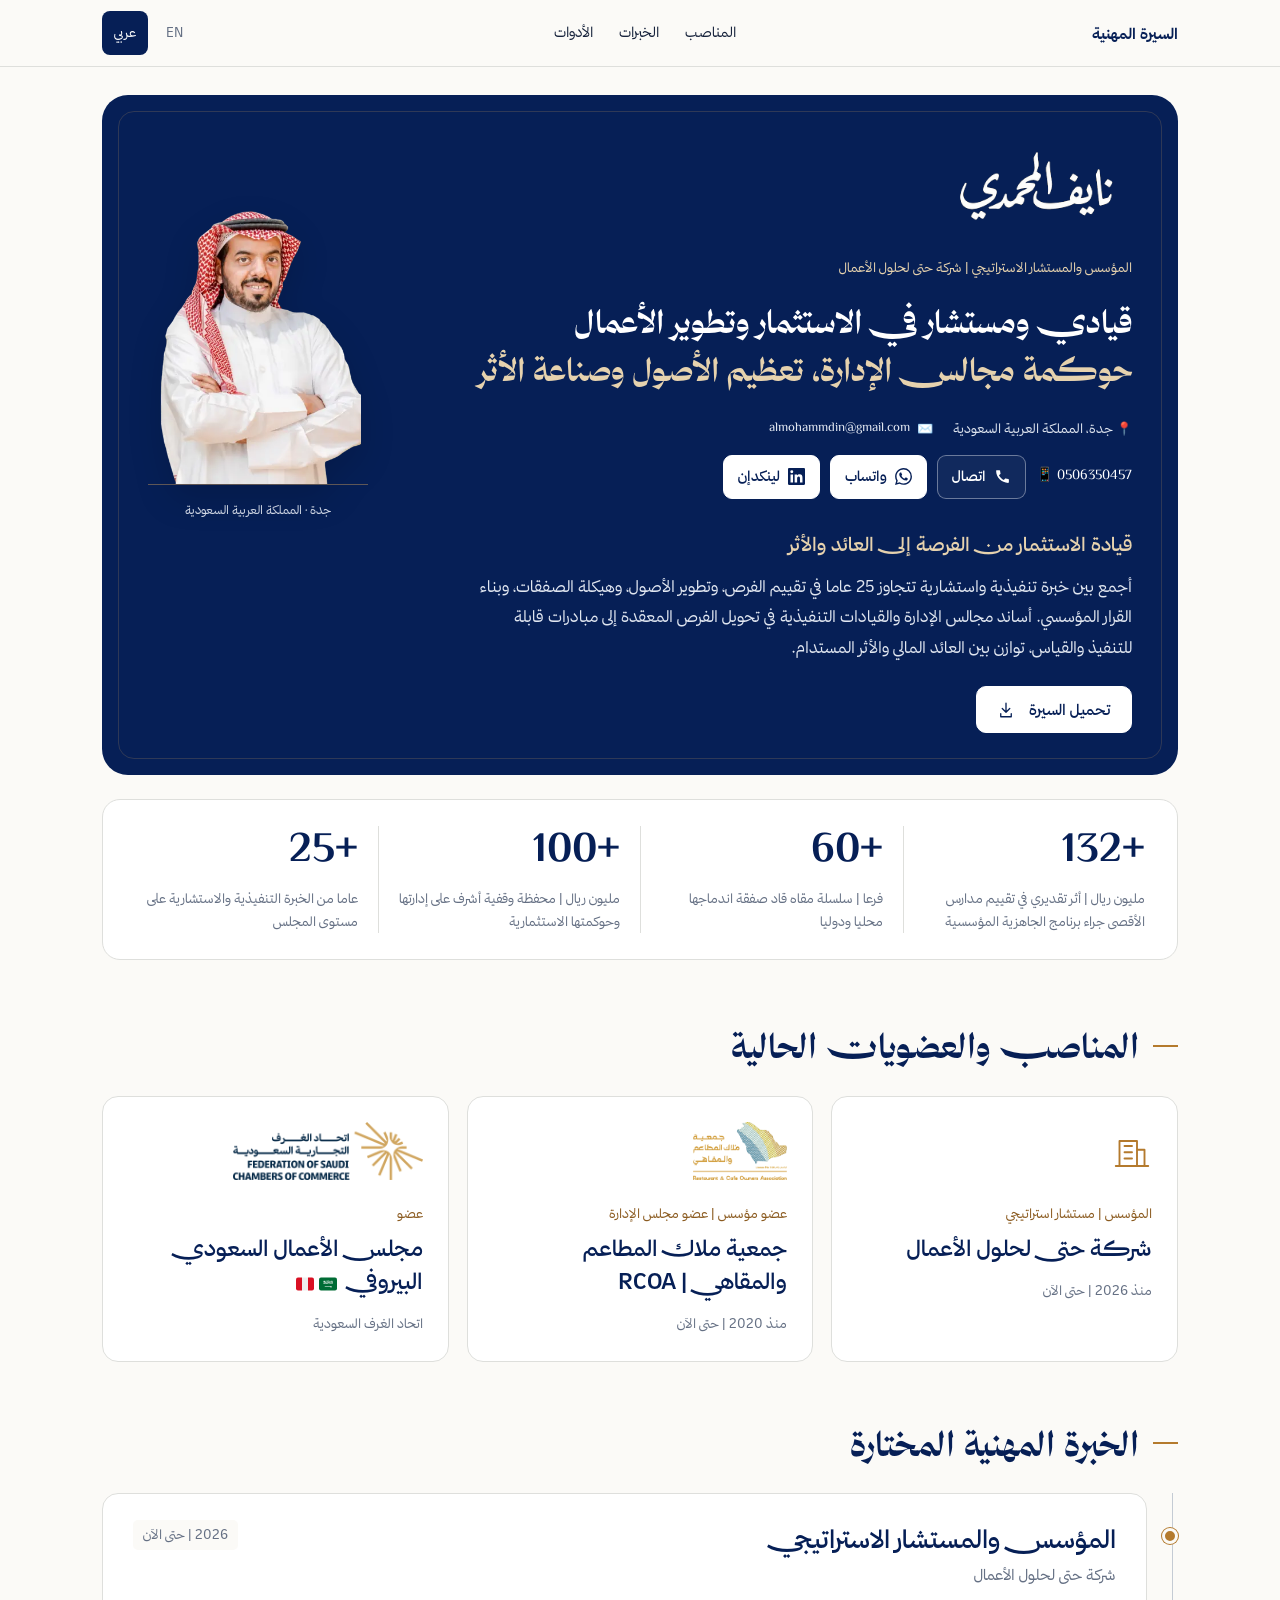
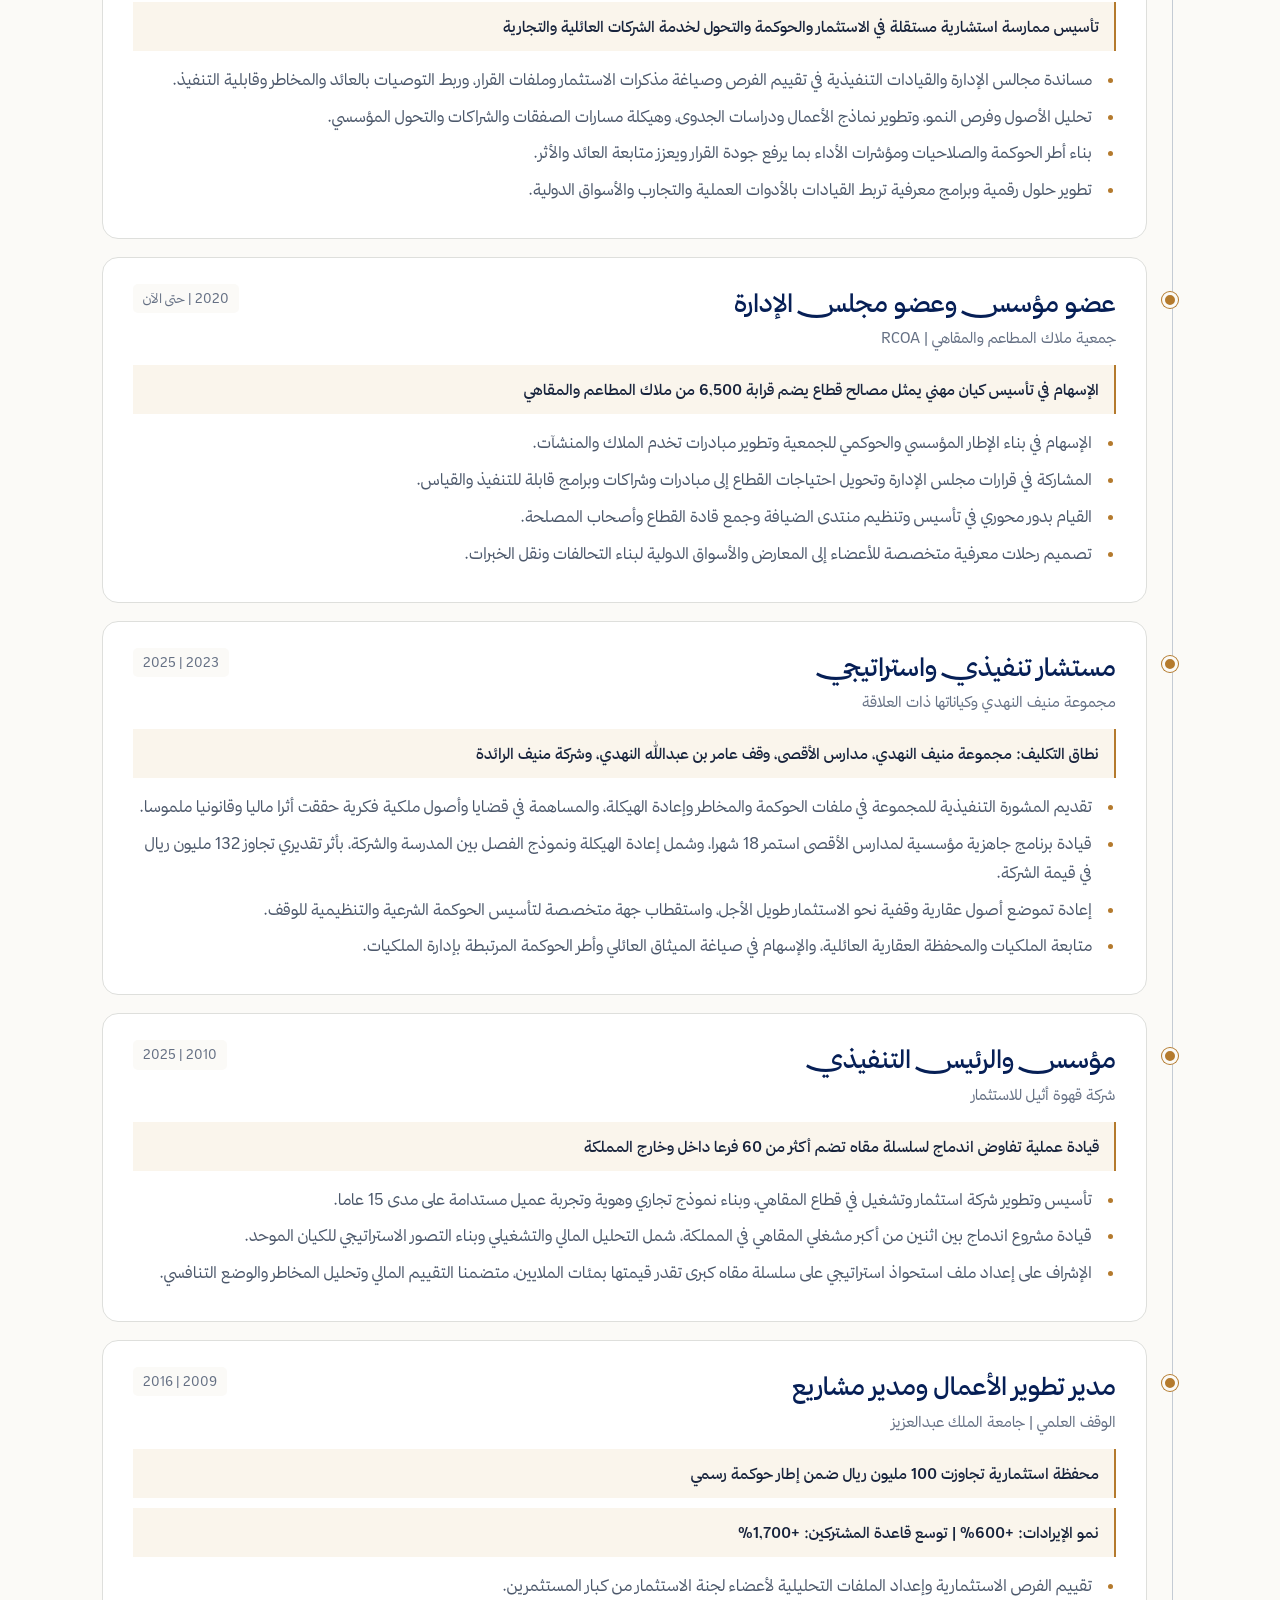
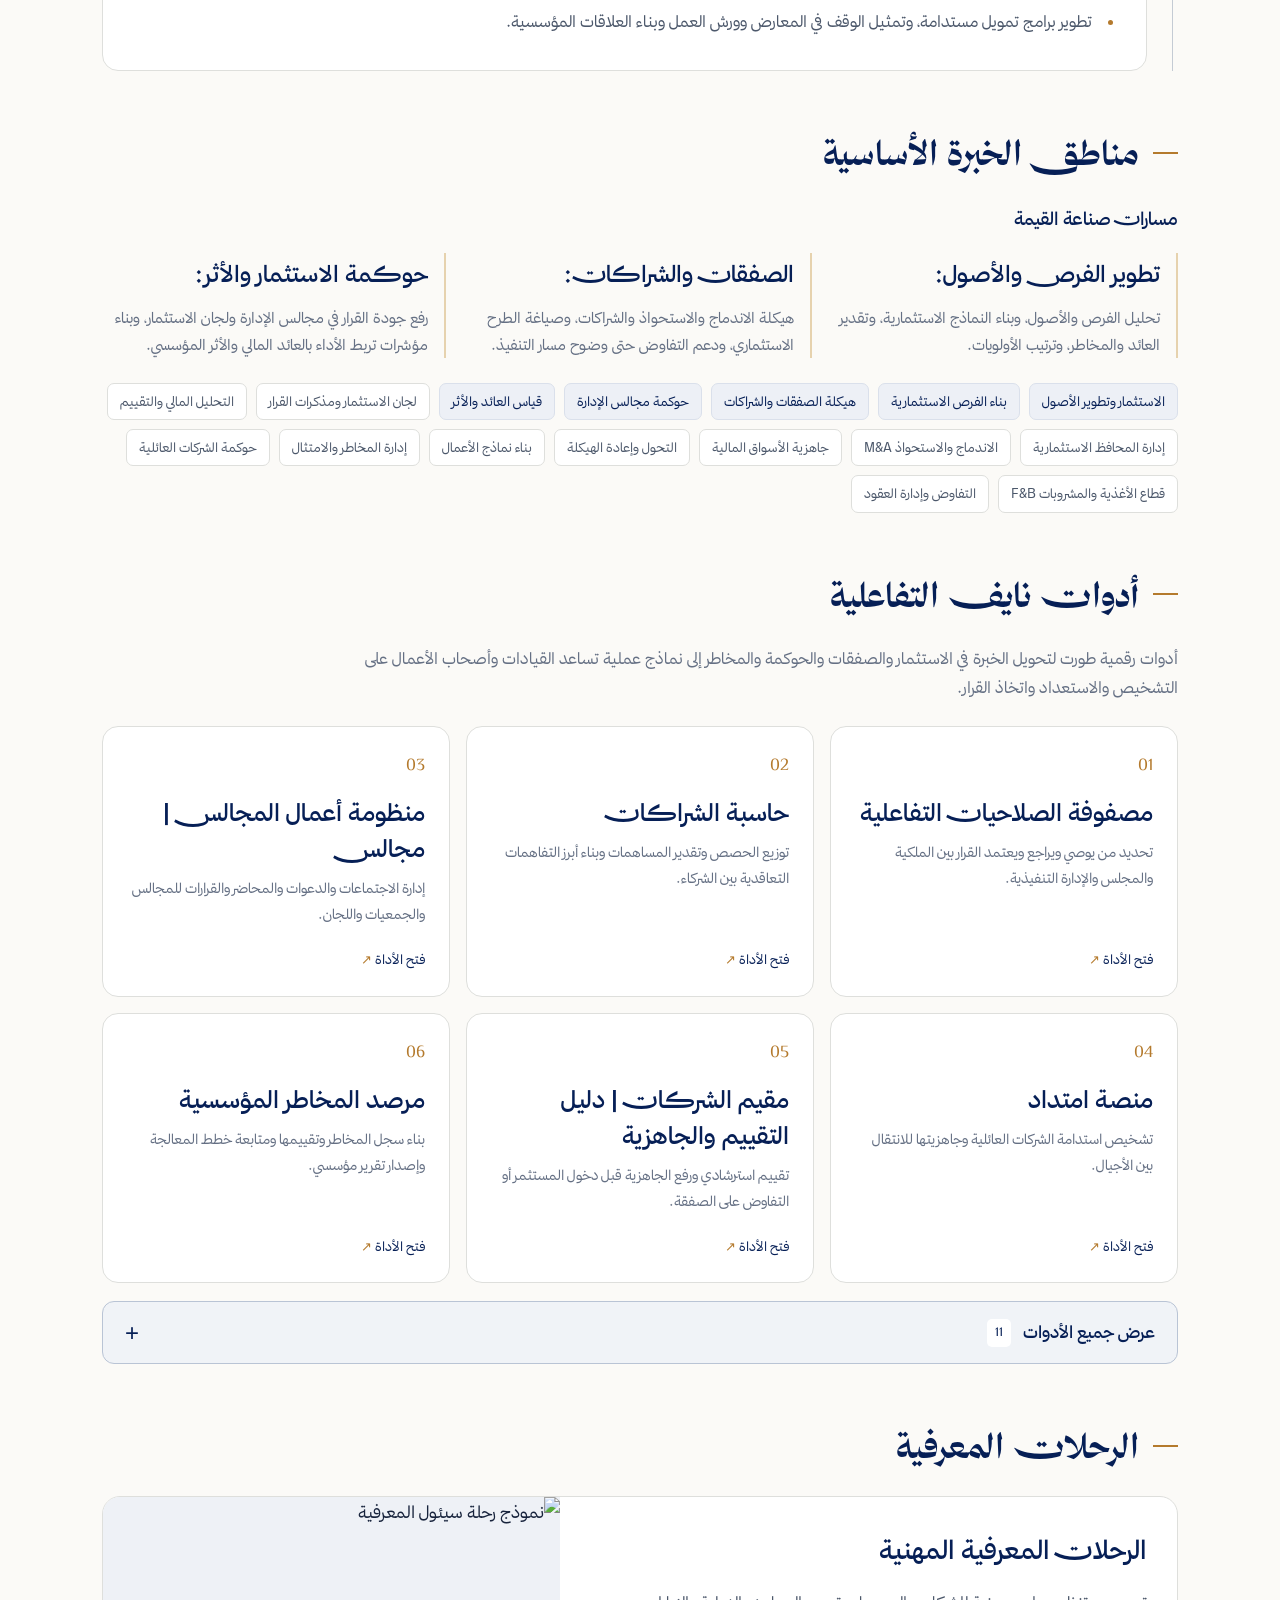
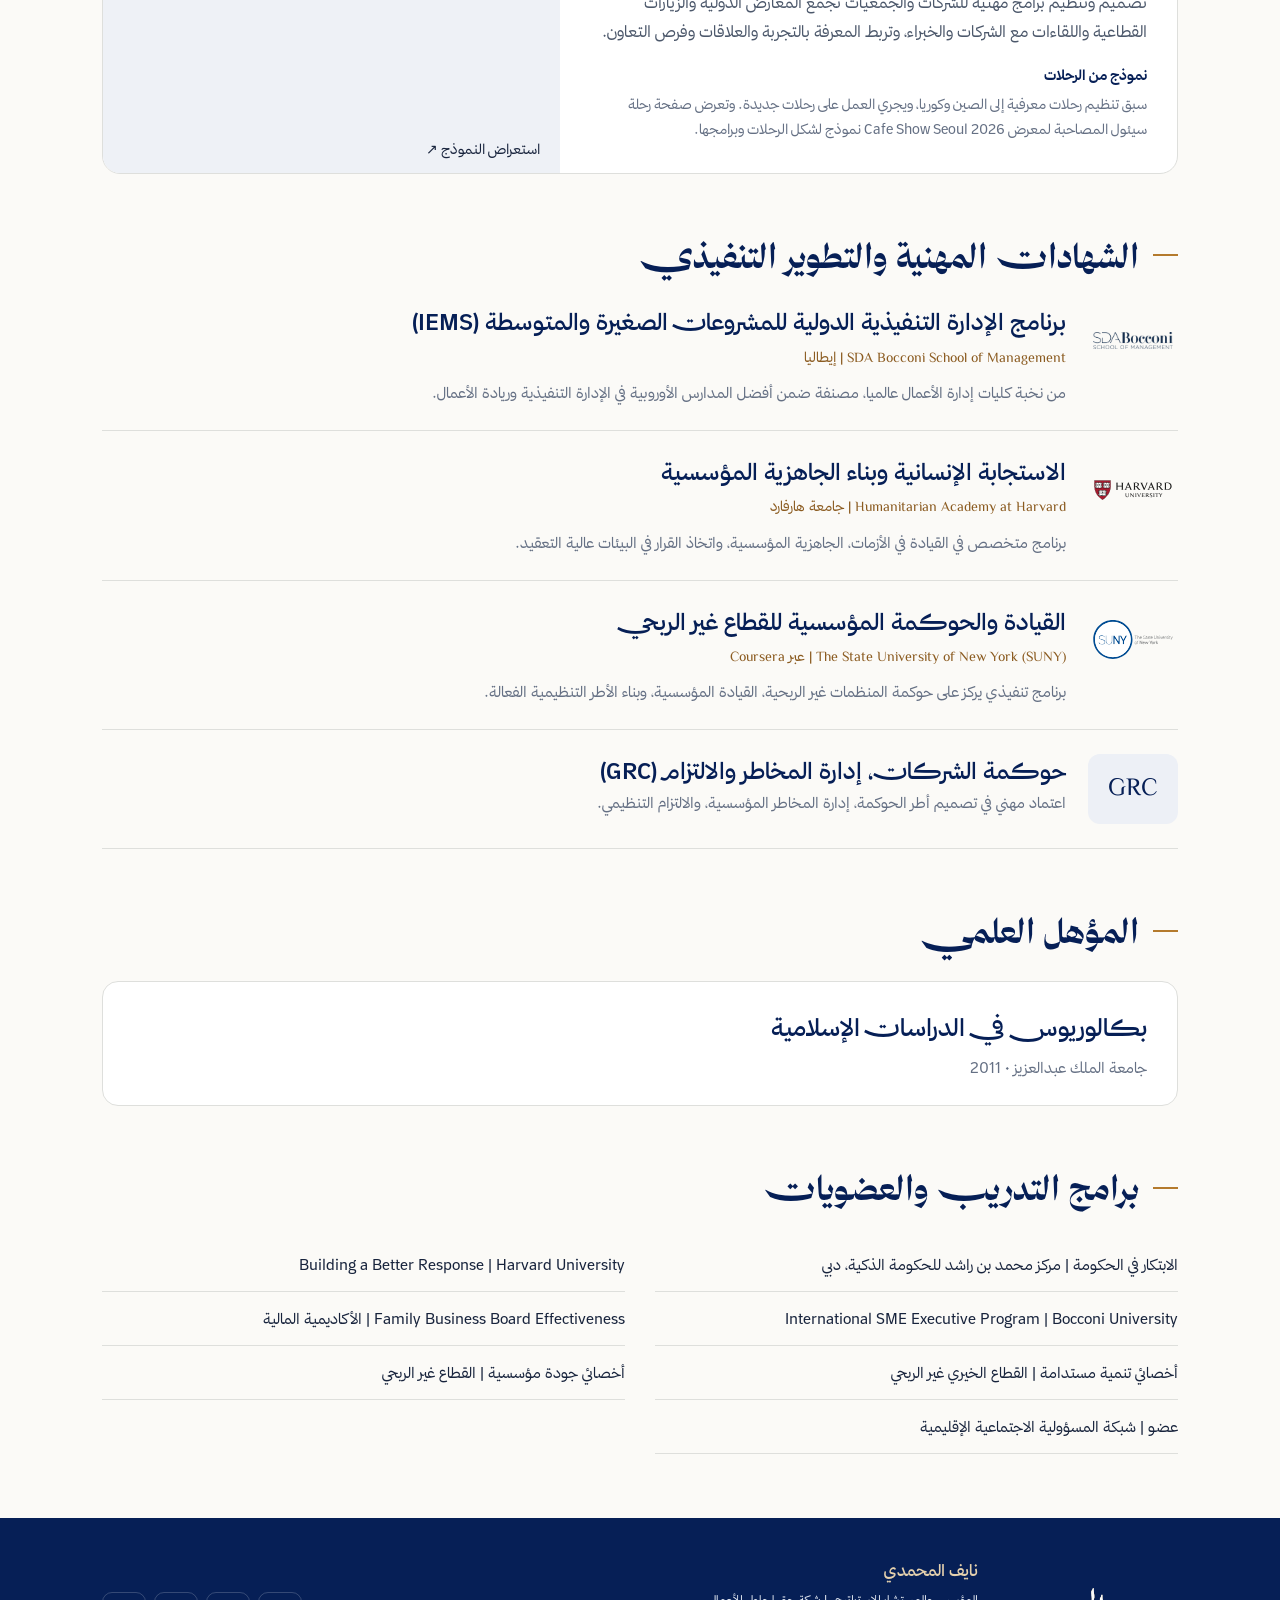
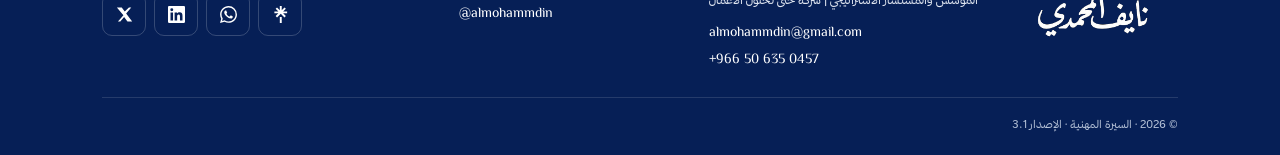
==== commit 35da2d51: "Restore value-creation heading and verify initial viewport" ====
--- a/index.html
+++ b/index.html
@@ -246,7 +246,7 @@
 
       <!-- CORE EXPERTISE -->
       <div class="section" id="expertise-ar">
-        <h2 class="section-title">مناطق الخبرة الأساسية</h2><ul class="value-paths">
+        <h2 class="section-title">مناطق الخبرة الأساسية</h2><h3 class="value-paths-title">مسارات صناعة القيمة</h3><ul class="value-paths">
               <li><strong>تطوير الفرص والأصول:</strong> تحليل الفرص والأصول، وبناء النماذج الاستثمارية، وتقدير العائد والمخاطر، وترتيب الأولويات.</li>
               <li><strong>الصفقات والشراكات:</strong> هيكلة الاندماج والاستحواذ والشراكات، وصياغة الطرح الاستثماري، ودعم التفاوض حتى وضوح مسار التنفيذ.</li>
               <li><strong>حوكمة الاستثمار والأثر:</strong> رفع جودة القرار في مجالس الإدارة ولجان الاستثمار، وبناء مؤشرات تربط الأداء بالعائد المالي والأثر المؤسسي.</li>
@@ -568,7 +568,7 @@
 
       <!-- EN Core Expertise -->
       <div class="section" id="expertise-en">
-        <h2 class="section-title">Core Expertise</h2><ul class="value-paths">
+        <h2 class="section-title">Core Expertise</h2><h3 class="value-paths-title">Value-Creation Paths</h3><ul class="value-paths">
               <li><strong>Opportunity &amp; Asset Development:</strong> Assessing opportunities and assets, building investment models, estimating returns and risks, and prioritizing the portfolio.</li>
               <li><strong>Deals &amp; Partnerships:</strong> Structuring M&amp;A and partnerships, shaping investment propositions, and supporting negotiations through a clear execution path.</li>
               <li><strong>Investment Governance &amp; Impact:</strong> Strengthening board and investment-committee decisions and linking performance to financial returns and institutional impact.</li>
--- a/assets/cv.css
+++ b/assets/cv.css
@@ -13,3 +13,5 @@
 @media(max-width:620px){.header-content{gap:18px}.rcoa-badge{grid-row:2;text-align:center;margin:0;font-size:12px}.header-title{grid-row:3;margin:0;font-size:28px}.hero-contact{grid-row:4;margin:0}.contact-row{justify-content:center;text-align:center;gap:6px;font-size:12px}.contact-item{justify-content:center;width:100%}.phone-row{justify-content:center;gap:8px}.phone-num{text-align:center;flex-basis:100%}.phone-btn{padding:8px 12px;font-size:13px}.portrait-wrap{grid-row:5;margin:6px auto}.hero-summary-title{grid-row:6;margin:6px 0 0;text-align:center;font-size:18px}.hero-summary{grid-row:7;margin:0}.hero-actions{grid-row:8}.footer-brand{align-items:flex-start}.footer-contact{min-width:0}.footer-contact .footer-role{font-size:11px;max-width:210px}body[lang=en] .header-title{font-size:25px}body[lang=en] .hero-summary-title{font-size:17px}}
 @media(max-width:360px){.header-title{font-size:26px}.phone-btn{padding-inline:9px;font-size:12px;gap:6px}body[lang=en] .header-title{font-size:23px}}
 @media print{.rcoa-badge{font-size:8pt;margin:0 0 3mm}.header-title,body[lang=en] .header-title{font-size:17pt;line-height:1.4}.hero-contact{margin-top:3mm}.contact-row{font-size:8pt;gap:2mm 4mm}.phone-row{margin-top:2mm;gap:3mm}.phone-num{font-size:8pt;flex-basis:auto}.phone-btn{padding:1mm 2mm;min-height:0;font-size:8pt;gap:1.5mm}.phone-btn svg{width:3mm;height:3mm}.hero-summary-title,body[lang=en] .hero-summary-title{font-size:11pt;margin-top:4mm}.hero-summary{margin-top:2mm}.portrait-wrap{margin-top:5mm}}
+
+.value-paths-title{font-size:18px;font-weight:500;color:var(--navy);margin:0 0 18px;font-feature-settings:"salt" 1}@media print{.value-paths-title{font-size:11pt;margin-bottom:3mm}}
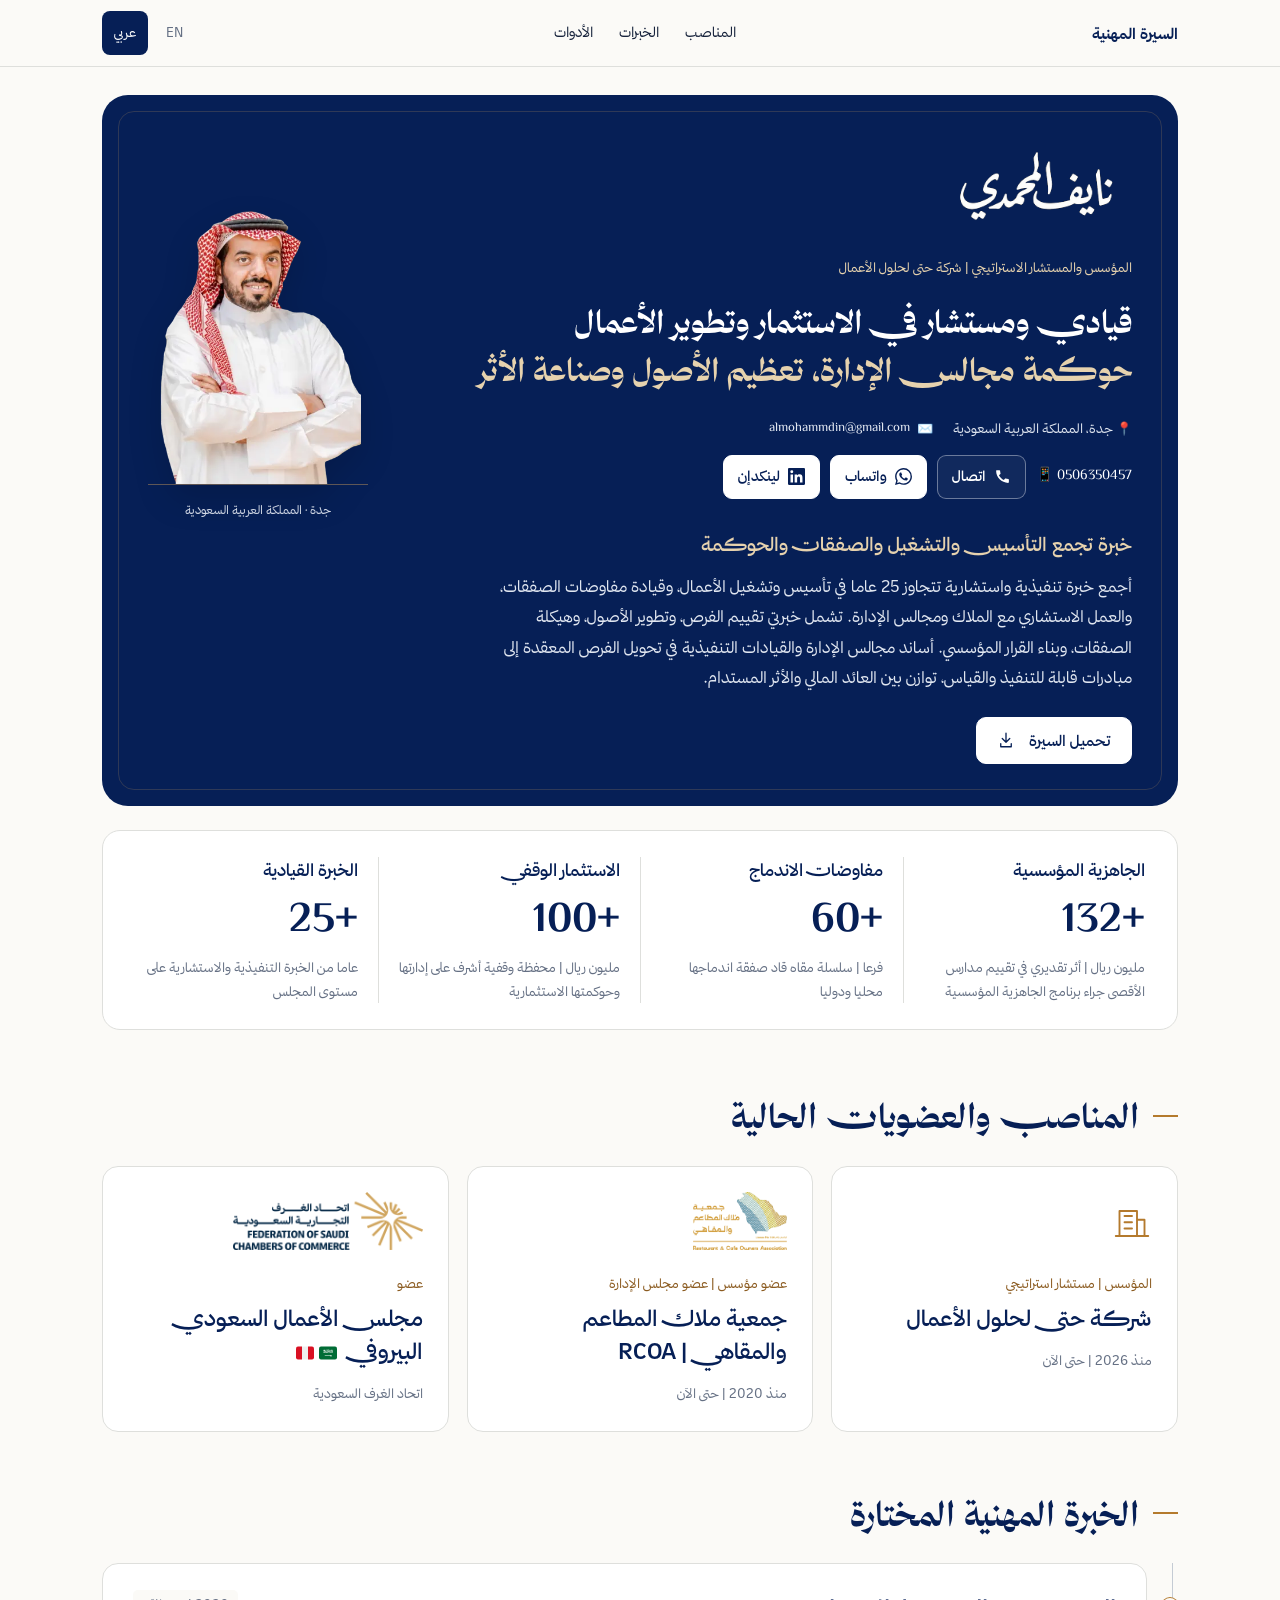
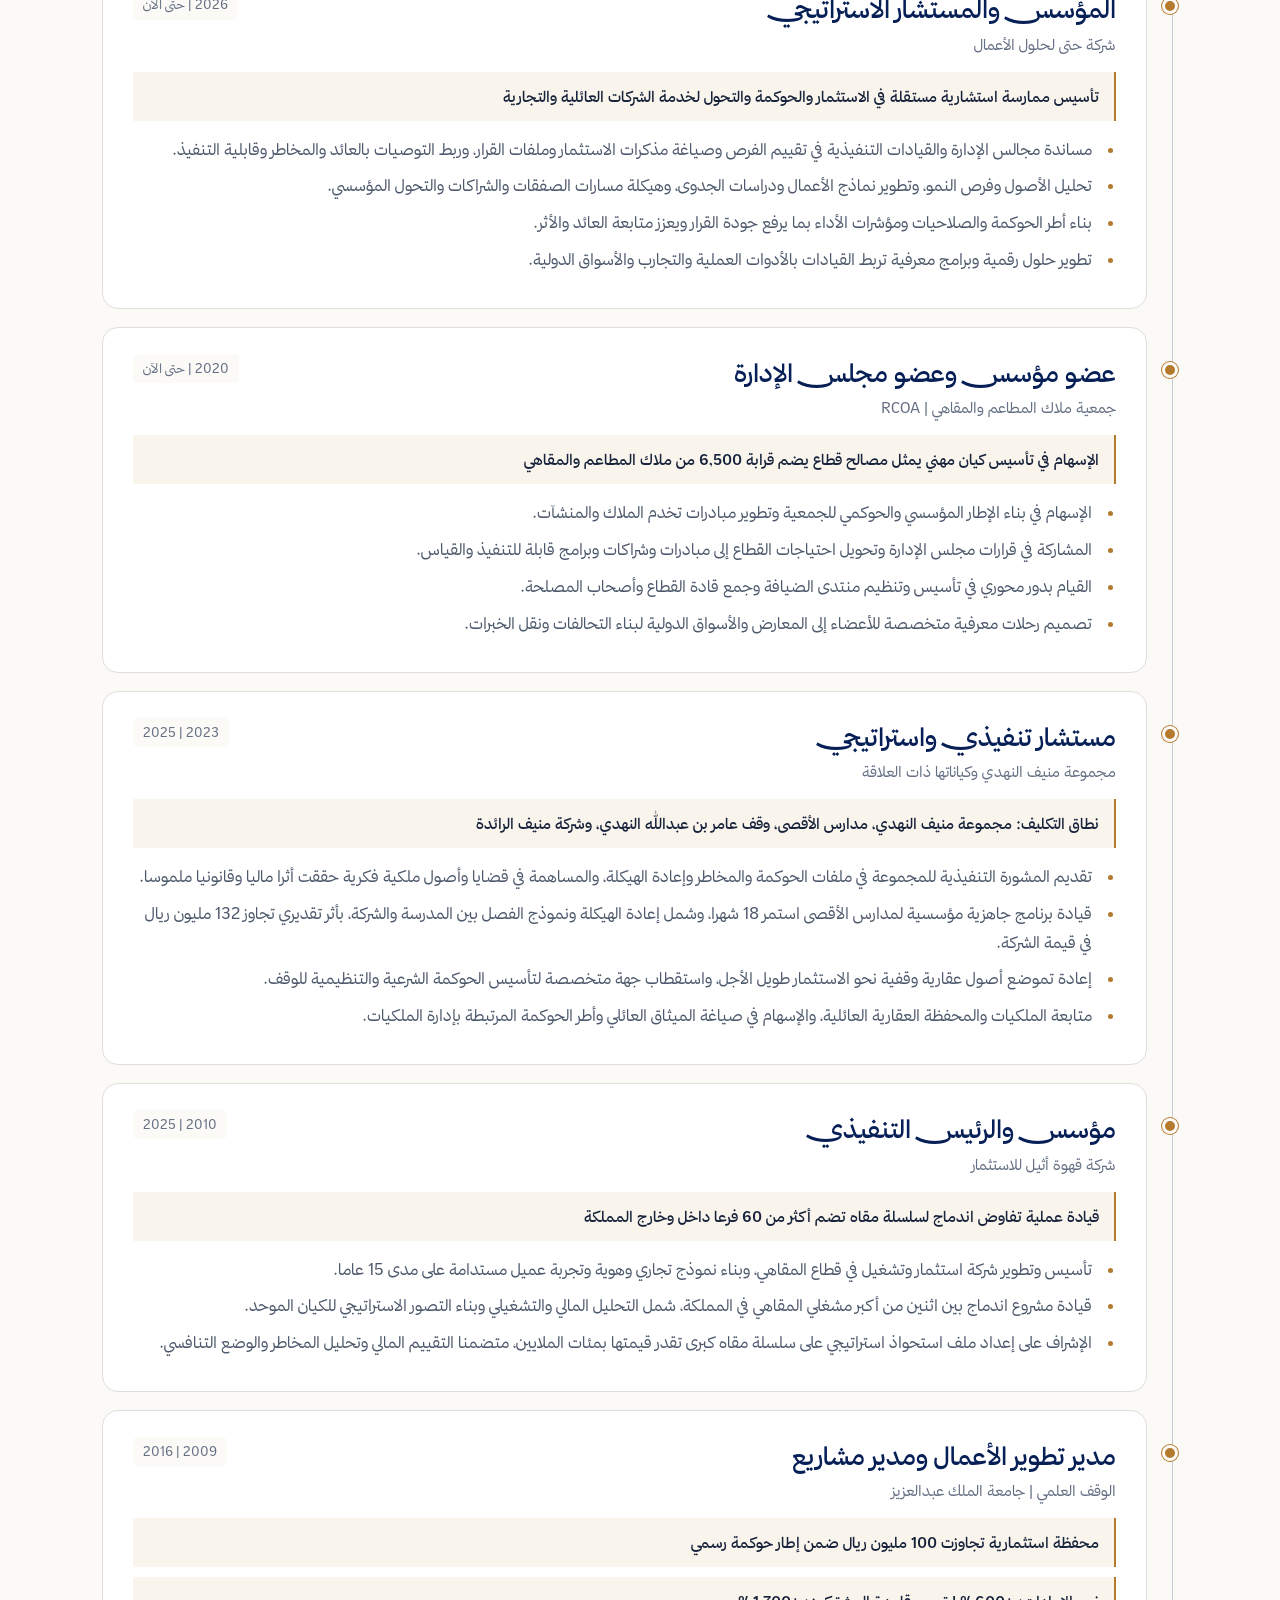
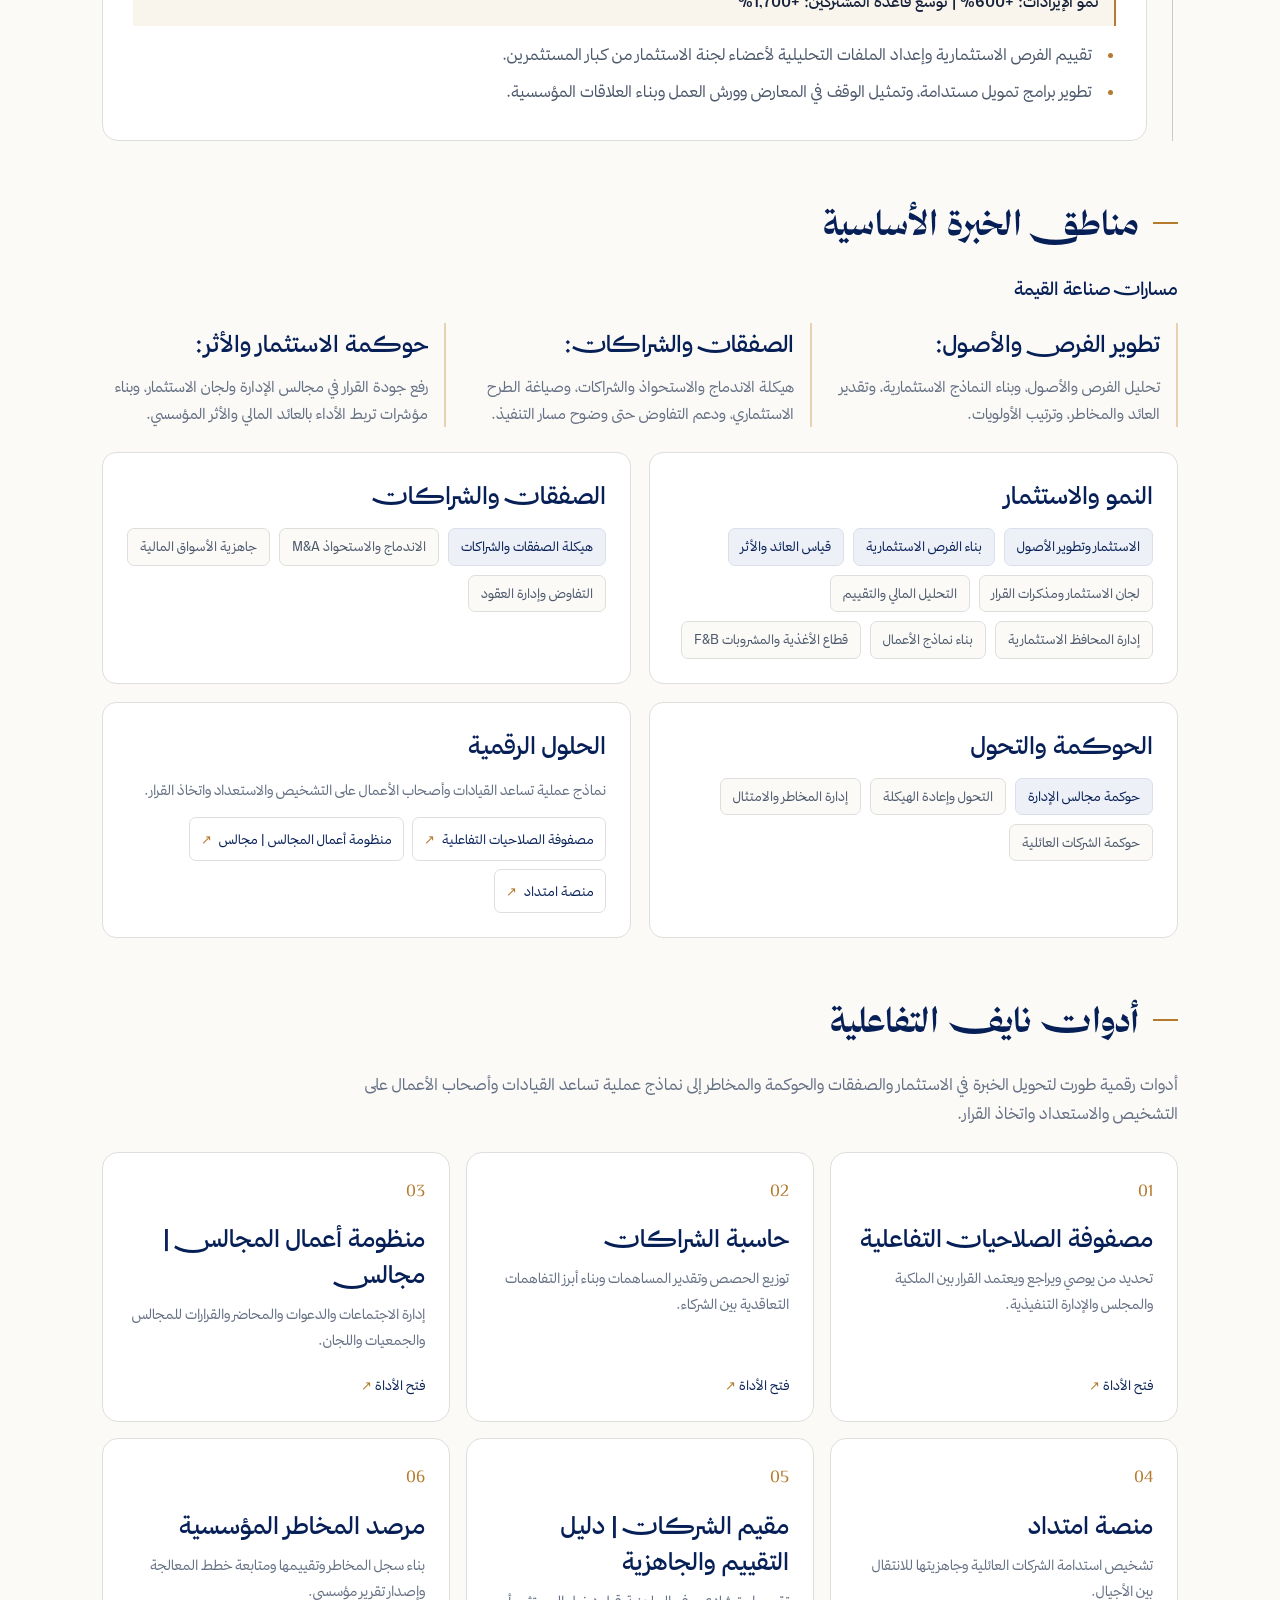
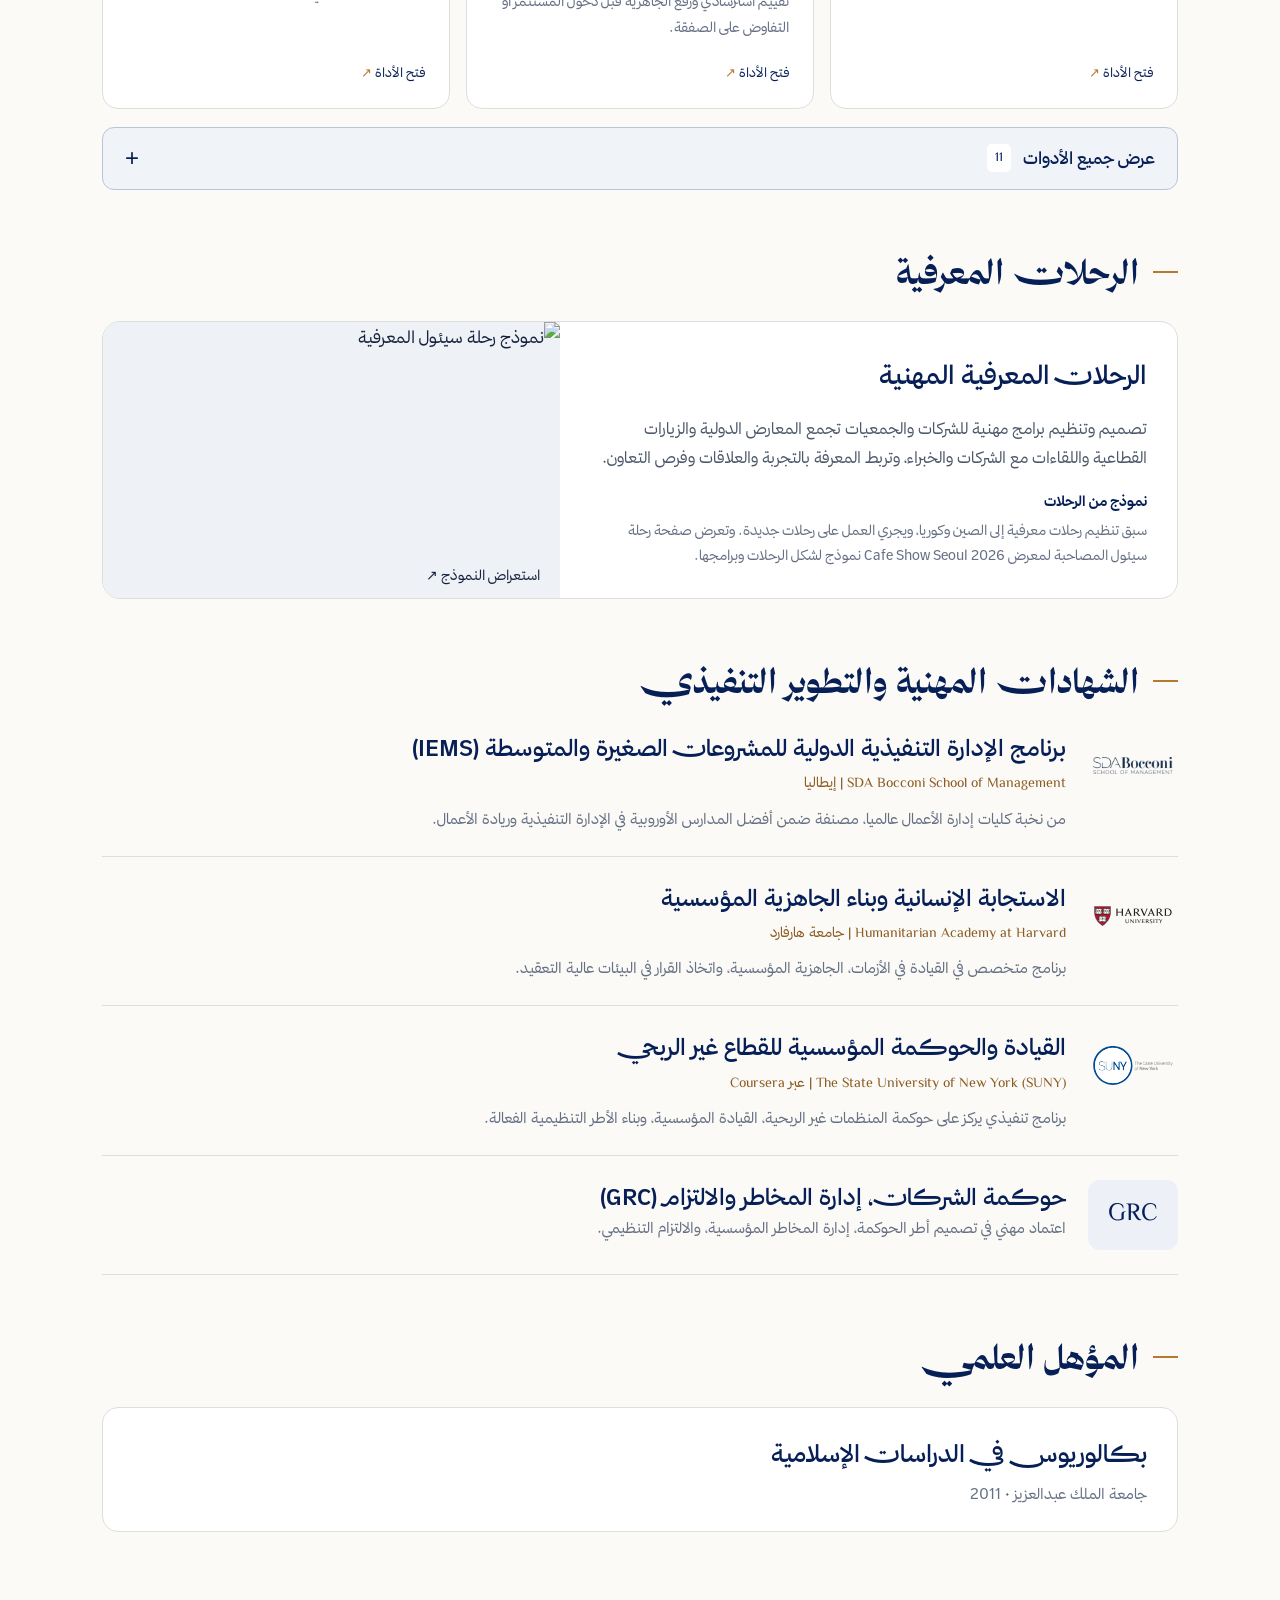
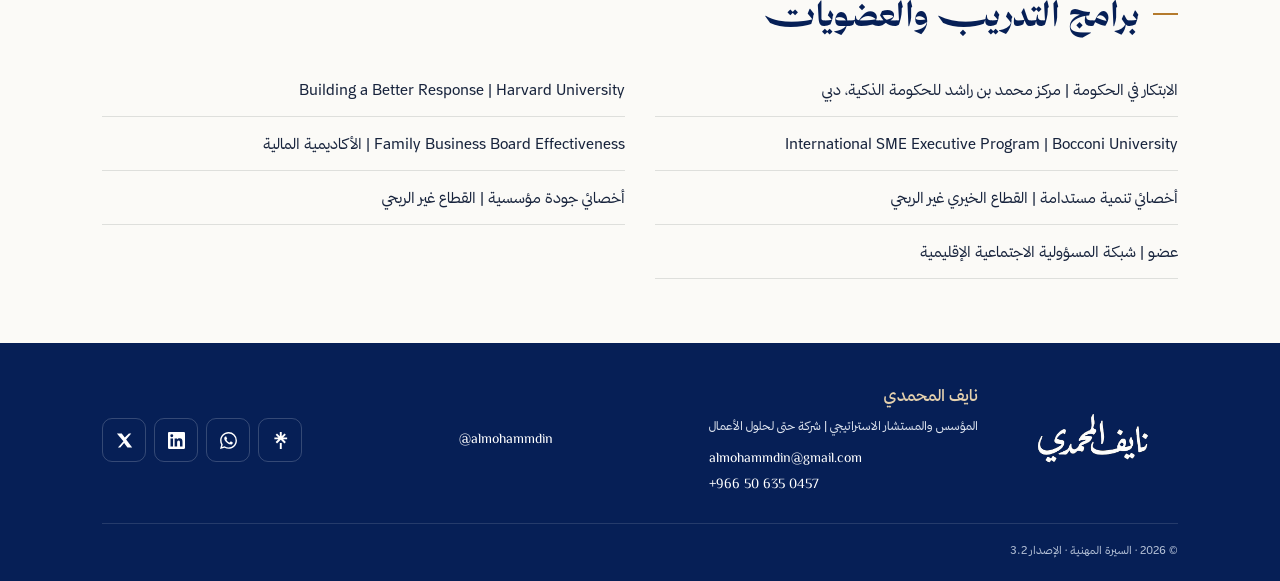
==== commit 6c67432b: "Connect professional narrative, impact headings and expertise groups" ====
--- a/index.html
+++ b/index.html
@@ -65,7 +65,7 @@
   </script>
 
   
-<link rel="stylesheet" href="assets/fonts.css?v=3.1"><link rel="stylesheet" href="assets/cv.css?v=3.1"></head>
+<link rel="stylesheet" href="assets/fonts.css?v=3.2"><link rel="stylesheet" href="assets/cv.css?v=3.2"></head>
 
 <body dir="rtl" lang="ar">
 
@@ -95,24 +95,24 @@
               لينكدإن
             </a>
           </div></div>
-<h3 class="hero-summary-title">قيادة الاستثمار من الفرصة إلى العائد والأثر</h3>
-<p class="hero-summary">أجمع بين خبرة تنفيذية واستشارية تتجاوز 25 عاما في تقييم الفرص، وتطوير الأصول، وهيكلة الصفقات، وبناء القرار المؤسسي. أساند مجالس الإدارة والقيادات التنفيذية في تحويل الفرص المعقدة إلى مبادرات قابلة للتنفيذ والقياس، توازن بين العائد المالي والأثر المستدام.</p><div class="hero-actions"><details class="download-menu"><summary>تحميل السيرة<svg viewBox="0 0 24 24" aria-hidden="true"><path d="M12 3v12m-5-5 5 5 5-5M5 17v4h14v-4"/></svg></summary><div class="download-options"><a href="./Naif-Almohammdi-CV-AR.pdf?v=3.1" download="Naif-Almohammdi-CV-AR.pdf">السيرة الكاملة · 6 صفحات</a><a href="./Naif-Almohammdi-CV-AR-Short.pdf?v=3.1" download="Naif-Almohammdi-CV-AR-Short.pdf">السيرة المختصرة · صفحتان</a></div></details></div></div><figure class="portrait-wrap"><img class="profile-photo" src="./assets/naif-photo-cutout.webp" alt="نايف المحمدي"><figcaption>جدة · المملكة العربية السعودية</figcaption></figure></div></section>
+<h3 class="hero-summary-title">خبرة تجمع التأسيس والتشغيل والصفقات والحوكمة</h3>
+<p class="hero-summary">أجمع خبرة تنفيذية واستشارية تتجاوز 25 عاما في تأسيس وتشغيل الأعمال، وقيادة مفاوضات الصفقات، والعمل الاستشاري مع الملاك ومجالس الإدارة. تشمل خبرتي تقييم الفرص، وتطوير الأصول، وهيكلة الصفقات، وبناء القرار المؤسسي. أساند مجالس الإدارة والقيادات التنفيذية في تحويل الفرص المعقدة إلى مبادرات قابلة للتنفيذ والقياس، توازن بين العائد المالي والأثر المستدام.</p><div class="hero-actions"><details class="download-menu"><summary>تحميل السيرة<svg viewBox="0 0 24 24" aria-hidden="true"><path d="M12 3v12m-5-5 5 5 5-5M5 17v4h14v-4"/></svg></summary><div class="download-options"><a href="./Naif-Almohammdi-CV-AR.pdf?v=3.2" download="Naif-Almohammdi-CV-AR.pdf">السيرة الكاملة · 6 صفحات</a><a href="./Naif-Almohammdi-CV-AR-Short.pdf?v=3.2" download="Naif-Almohammdi-CV-AR-Short.pdf">السيرة المختصرة · صفحتان</a></div></details></div></div><figure class="portrait-wrap"><img class="profile-photo" src="./assets/naif-photo-cutout.webp" alt="نايف المحمدي"><figcaption>جدة · المملكة العربية السعودية</figcaption></figure></div></section>
 
             <!-- IMPACT CARDS -->
       <div class="impact-grid">
-        <div class="impact-card">
+        <div class="impact-card"><h3 class="impact-heading">الجاهزية المؤسسية</h3>
           <div class="impact-num" dir="ltr">132+</div>
           <div class="impact-label">مليون ريال | أثر تقديري في تقييم مدارس الأقصى جراء برنامج الجاهزية المؤسسية</div>
         </div>
-        <div class="impact-card">
+        <div class="impact-card"><h3 class="impact-heading">مفاوضات الاندماج</h3>
           <div class="impact-num" dir="ltr">60+</div>
           <div class="impact-label">فرعا | سلسلة مقاه قاد صفقة اندماجها محليا ودوليا</div>
         </div>
-        <div class="impact-card">
+        <div class="impact-card"><h3 class="impact-heading">الاستثمار الوقفي</h3>
           <div class="impact-num" dir="ltr">100+</div>
           <div class="impact-label">مليون ريال | محفظة وقفية أشرف على إدارتها وحوكمتها الاستثمارية</div>
         </div>
-        <div class="impact-card">
+        <div class="impact-card"><h3 class="impact-heading">الخبرة القيادية</h3>
           <div class="impact-num" dir="ltr">25+</div>
           <div class="impact-label">عاما من الخبرة التنفيذية والاستشارية على مستوى المجلس</div>
         </div>
@@ -251,24 +251,9 @@
               <li><strong>الصفقات والشراكات:</strong> هيكلة الاندماج والاستحواذ والشراكات، وصياغة الطرح الاستثماري، ودعم التفاوض حتى وضوح مسار التنفيذ.</li>
               <li><strong>حوكمة الاستثمار والأثر:</strong> رفع جودة القرار في مجالس الإدارة ولجان الاستثمار، وبناء مؤشرات تربط الأداء بالعائد المالي والأثر المؤسسي.</li>
             </ul>
-        <div class="tags-cloud">
-          <span class="tag primary">الاستثمار وتطوير الأصول</span>
-          <span class="tag primary">بناء الفرص الاستثمارية</span>
-          <span class="tag primary">هيكلة الصفقات والشراكات</span>
-          <span class="tag primary">حوكمة مجالس الإدارة</span>
-          <span class="tag primary">قياس العائد والأثر</span>
-          <span class="tag">لجان الاستثمار ومذكرات القرار</span>
-          <span class="tag">التحليل المالي والتقييم</span>
-          <span class="tag">إدارة المحافظ الاستثمارية</span>
-          <span class="tag">الاندماج والاستحواذ M&amp;A</span>
-          <span class="tag">جاهزية الأسواق المالية</span>
-          <span class="tag">التحول وإعادة الهيكلة</span>
-          <span class="tag">بناء نماذج الأعمال</span>
-          <span class="tag">إدارة المخاطر والامتثال</span>
-          <span class="tag">حوكمة الشركات العائلية</span>
-          <span class="tag">قطاع الأغذية والمشروبات F&amp;B</span>
-          <span class="tag">التفاوض وإدارة العقود</span>
-        </div>
+        <div class="expertise-groups"><article class="expertise-group"><h3 class="expertise-group-title">النمو والاستثمار</h3><div class="tags-cloud"><span class="tag primary">الاستثمار وتطوير الأصول</span><span class="tag primary">بناء الفرص الاستثمارية</span><span class="tag primary">قياس العائد والأثر</span><span class="tag">لجان الاستثمار ومذكرات القرار</span><span class="tag">التحليل المالي والتقييم</span><span class="tag">إدارة المحافظ الاستثمارية</span><span class="tag">بناء نماذج الأعمال</span><span class="tag">قطاع الأغذية والمشروبات F&amp;B</span></div></article>
+<article class="expertise-group"><h3 class="expertise-group-title">الصفقات والشراكات</h3><div class="tags-cloud"><span class="tag primary">هيكلة الصفقات والشراكات</span><span class="tag">الاندماج والاستحواذ M&amp;A</span><span class="tag">جاهزية الأسواق المالية</span><span class="tag">التفاوض وإدارة العقود</span></div></article>
+<article class="expertise-group"><h3 class="expertise-group-title">الحوكمة والتحول</h3><div class="tags-cloud"><span class="tag primary">حوكمة مجالس الإدارة</span><span class="tag">التحول وإعادة الهيكلة</span><span class="tag">إدارة المخاطر والامتثال</span><span class="tag">حوكمة الشركات العائلية</span></div></article><article class="expertise-group expertise-digital"><h3 class="expertise-group-title">الحلول الرقمية</h3><p class="expertise-group-copy">نماذج عملية تساعد القيادات وأصحاب الأعمال على التشخيص والاستعداد واتخاذ القرار.</p><div class="expertise-tool-links"><a class="expertise-tool-link" href="https://almohammdin.github.io/authority-matrix/" target="_blank" rel="noopener noreferrer">مصفوفة الصلاحيات التفاعلية <span aria-hidden="true">↗</span></a><a class="expertise-tool-link" href="https://almohammdin.github.io/majalis/" target="_blank" rel="noopener noreferrer">منظومة أعمال المجالس | مجالس <span aria-hidden="true">↗</span></a><a class="expertise-tool-link" href="https://almohammdin.github.io/emtidad/" target="_blank" rel="noopener noreferrer">منصة امتداد <span aria-hidden="true">↗</span></a></div></article></div>
       </div>
       <div class="section" id="tools-ar">
         <h2 class="section-title">أدوات نايف التفاعلية</h2>
@@ -487,15 +472,15 @@
               LinkedIn
             </a>
           </div></div>
-<h3 class="hero-summary-title">Turning Opportunities into Returns and Measurable Impact</h3>
-<p class="hero-summary">I bring more than 25 years of executive and advisory experience in opportunity evaluation, asset development, deal structuring and institutional decision-making. I support boards and executive teams in converting complex opportunities into executable, measurable initiatives that balance financial return with sustainable impact.</p><div class="hero-actions"><details class="download-menu"><summary>Download CV<svg viewBox="0 0 24 24" aria-hidden="true"><path d="M12 3v12m-5-5 5 5 5-5M5 17v4h14v-4"/></svg></summary><div class="download-options"><a href="./Naif-Almohammdi-CV-EN.pdf?v=3.1" download="Naif-Almohammdi-CV-EN.pdf">Full professional CV</a></div></details></div></div><figure class="portrait-wrap"><img class="profile-photo" src="./assets/naif-photo-cutout.webp" alt="Naif Almohammdi"><figcaption>Jeddah · Saudi Arabia</figcaption></figure></div></section>
+<h3 class="hero-summary-title">Business-building, transactions and board advisory</h3>
+<p class="hero-summary">I combine over 25 years of executive and advisory experience spanning business founding and operations, transaction negotiations, and advisory work with owners and boards. My experience covers opportunity evaluation, asset development, deal structuring and institutional decision-making. I support boards and executive teams in converting complex opportunities into executable, measurable initiatives that balance financial return with sustainable impact.</p><div class="hero-actions"><details class="download-menu"><summary>Download CV<svg viewBox="0 0 24 24" aria-hidden="true"><path d="M12 3v12m-5-5 5 5 5-5M5 17v4h14v-4"/></svg></summary><div class="download-options"><a href="./Naif-Almohammdi-CV-EN.pdf?v=3.2" download="Naif-Almohammdi-CV-EN.pdf">Full professional CV</a></div></details></div></div><figure class="portrait-wrap"><img class="profile-photo" src="./assets/naif-photo-cutout.webp" alt="Naif Almohammdi"><figcaption>Jeddah · Saudi Arabia</figcaption></figure></div></section>
 
             <!-- EN Impact -->
       <div class="impact-grid">
-        <div class="impact-card"><div class="impact-num" dir="ltr">+132M</div><div class="impact-label">SAR | estimated value impact at Al-Aqsa Schools through institutional readiness program</div></div>
-        <div class="impact-card"><div class="impact-num" dir="ltr">60+</div><div class="impact-label">Branches | coffee chain M&A transaction led domestically & internationally</div></div>
-        <div class="impact-card"><div class="impact-num" dir="ltr">100M+</div><div class="impact-label">SAR | endowment portfolio governed and managed at King Abdulaziz University</div></div>
-        <div class="impact-card"><div class="impact-num" dir="ltr">25+</div><div class="impact-label">Years of executive and board-level advisory experience</div></div>
+        <div class="impact-card"><h3 class="impact-heading">Institutional Readiness</h3><div class="impact-num" dir="ltr">+132M</div><div class="impact-label">SAR | estimated value impact at Al-Aqsa Schools through institutional readiness program</div></div>
+        <div class="impact-card"><h3 class="impact-heading">M&A Negotiations</h3><div class="impact-num" dir="ltr">60+</div><div class="impact-label">Branches | coffee chain M&A transaction led domestically & internationally</div></div>
+        <div class="impact-card"><h3 class="impact-heading">Endowment Investment</h3><div class="impact-num" dir="ltr">100M+</div><div class="impact-label">SAR | endowment portfolio governed and managed at King Abdulaziz University</div></div>
+        <div class="impact-card"><h3 class="impact-heading">Leadership Experience</h3><div class="impact-num" dir="ltr">25+</div><div class="impact-label">Years of executive and board-level advisory experience</div></div>
       </div>
 
       <!-- EN Current Roles -->
@@ -573,24 +558,9 @@
               <li><strong>Deals &amp; Partnerships:</strong> Structuring M&amp;A and partnerships, shaping investment propositions, and supporting negotiations through a clear execution path.</li>
               <li><strong>Investment Governance &amp; Impact:</strong> Strengthening board and investment-committee decisions and linking performance to financial returns and institutional impact.</li>
             </ul>
-        <div class="tags-cloud">
-          <span class="tag primary">Investment &amp; Asset Development</span>
-          <span class="tag primary">Investment Opportunity Development</span>
-          <span class="tag primary">Deal &amp; Partnership Structuring</span>
-          <span class="tag primary">Board Governance</span>
-          <span class="tag primary">Return &amp; Impact Measurement</span>
-          <span class="tag">Investment Committees &amp; Decision Memoranda</span>
-          <span class="tag">Financial Analysis &amp; Valuation</span>
-          <span class="tag">Investment Portfolio Management</span>
-          <span class="tag">Mergers &amp; Acquisitions</span>
-          <span class="tag">Capital Markets Readiness</span>
-          <span class="tag">Transformation &amp; Restructuring</span>
-          <span class="tag">Business Model Design</span>
-          <span class="tag">Risk &amp; Compliance (GRC)</span>
-          <span class="tag">Family Business Governance</span>
-          <span class="tag">F&amp;B Sector Advisory</span>
-          <span class="tag">Contract Negotiation</span>
-        </div>
+        <div class="expertise-groups"><article class="expertise-group"><h3 class="expertise-group-title">Growth & Investment</h3><div class="tags-cloud"><span class="tag primary">Investment &amp; Asset Development</span><span class="tag primary">Investment Opportunity Development</span><span class="tag primary">Return &amp; Impact Measurement</span><span class="tag">Investment Committees &amp; Decision Memoranda</span><span class="tag">Financial Analysis &amp; Valuation</span><span class="tag">Investment Portfolio Management</span><span class="tag">Business Model Design</span><span class="tag">F&amp;B Sector Advisory</span></div></article>
+<article class="expertise-group"><h3 class="expertise-group-title">Deals & Partnerships</h3><div class="tags-cloud"><span class="tag primary">Deal &amp; Partnership Structuring</span><span class="tag">Mergers &amp; Acquisitions</span><span class="tag">Capital Markets Readiness</span><span class="tag">Contract Negotiation</span></div></article>
+<article class="expertise-group"><h3 class="expertise-group-title">Governance & Transformation</h3><div class="tags-cloud"><span class="tag primary">Board Governance</span><span class="tag">Transformation &amp; Restructuring</span><span class="tag">Risk &amp; Compliance (GRC)</span><span class="tag">Family Business Governance</span></div></article><article class="expertise-group expertise-digital"><h3 class="expertise-group-title">Digital Solutions</h3><p class="expertise-group-copy">Practical diagnostics that help leaders and business owners prepare, assess and decide.</p><div class="expertise-tool-links"><a class="expertise-tool-link" href="https://almohammdin.github.io/authority-matrix/" target="_blank" rel="noopener noreferrer">Interactive Authority Matrix <span aria-hidden="true">↗</span></a><a class="expertise-tool-link" href="https://almohammdin.github.io/majalis/" target="_blank" rel="noopener noreferrer">Majalis Board Operations System <span aria-hidden="true">↗</span></a><a class="expertise-tool-link" href="https://almohammdin.github.io/emtidad/" target="_blank" rel="noopener noreferrer">Emtidad Platform <span aria-hidden="true">↗</span></a></div></article></div>
       </div>
 
       <!-- EN Digital -->
@@ -676,10 +646,10 @@
           <svg viewBox="0 0 24 24" aria-hidden="true"><path d="M18.244 2.25h3.308l-7.227 8.26 8.502 11.24H16.17l-4.714-6.231-5.401 6.231H2.744l7.73-8.835L1.254 2.25H8.08l4.259 5.63 5.905-5.63z"/></svg>
         </a>
       </nav>
-      <div class="footer-copy"><span data-ar="© 2026 · السيرة المهنية · الإصدار 3.1" data-en="© 2026 · Professional profile · Version 3.1">© 2026 · السيرة المهنية · الإصدار 3.1</span></div>
+      <div class="footer-copy"><span data-ar="© 2026 · السيرة المهنية · الإصدار 3.2" data-en="© 2026 · Professional profile · Version 3.2">© 2026 · السيرة المهنية · الإصدار 3.2</span></div>
     </div>
   </footer>
 
   
-<script src="assets/cv.js?v=3.1"></script></body>
+<script src="assets/cv.js?v=3.2"></script></body>
 </html>
--- a/assets/cv.css
+++ b/assets/cv.css
@@ -15,3 +15,8 @@
 @media print{.rcoa-badge{font-size:8pt;margin:0 0 3mm}.header-title,body[lang=en] .header-title{font-size:17pt;line-height:1.4}.hero-contact{margin-top:3mm}.contact-row{font-size:8pt;gap:2mm 4mm}.phone-row{margin-top:2mm;gap:3mm}.phone-num{font-size:8pt;flex-basis:auto}.phone-btn{padding:1mm 2mm;min-height:0;font-size:8pt;gap:1.5mm}.phone-btn svg{width:3mm;height:3mm}.hero-summary-title,body[lang=en] .hero-summary-title{font-size:11pt;margin-top:4mm}.hero-summary{margin-top:2mm}.portrait-wrap{margin-top:5mm}}
 
 .value-paths-title{font-size:18px;font-weight:500;color:var(--navy);margin:0 0 18px;font-feature-settings:"salt" 1}@media print{.value-paths-title{font-size:11pt;margin-bottom:3mm}}
+
+/* Connect the profile narrative, impact evidence and expertise. */
+.impact-heading{font-size:17px;font-weight:500;font-feature-settings:"salt" 1;color:var(--navy);line-height:1.5;margin:0 0 14px}.expertise-groups{display:grid;grid-template-columns:repeat(2,minmax(0,1fr));gap:18px}.expertise-group{min-width:0;background:white;border:1px solid var(--line);border-radius:14px;padding:24px}.expertise-group-title{font-size:24px;font-weight:500;font-feature-settings:"salt" 1;line-height:1.5;color:var(--navy);margin:0 0 15px}.expertise-group .tag{background:var(--paper)}.expertise-group .tag.primary{background:#edf0f6}.expertise-group-copy{font-size:14px;line-height:1.85;color:var(--muted);margin-bottom:14px}.expertise-tool-links{display:flex;flex-wrap:wrap;gap:8px}.expertise-tool-link{font-size:13px;line-height:1.7;border:1px solid var(--line);border-radius:7px;padding:8px 11px;min-height:44px;display:inline-flex;align-items:center;gap:7px;color:var(--navy)}.expertise-tool-link:hover{border-color:var(--gold)}.expertise-tool-link span{color:var(--gold)}body[lang=en] .impact-heading{font-size:15px}body[lang=en] .expertise-group-title{font-size:21px}
+@media(max-width:620px){.impact-heading{font-size:16px;margin-bottom:11px}.expertise-groups{grid-template-columns:1fr;gap:14px}.expertise-group{padding:22px}.expertise-group-title{font-size:23px}.expertise-group .tag{font-size:13px}body[lang=en] .impact-heading{font-size:14px}}
+@media print{.impact-heading,body[lang=en] .impact-heading{font-size:8pt;margin-bottom:2mm}.expertise-groups{gap:3mm}.expertise-group{padding:3mm;border-radius:2mm;break-inside:avoid}.expertise-group-title,body[lang=en] .expertise-group-title{font-size:11pt;margin-bottom:2mm}.expertise-group .tag{font-size:8pt}.expertise-group-copy{font-size:8pt;line-height:1.6;margin-bottom:2mm}.expertise-tool-links{gap:1.5mm}.expertise-tool-link{font-size:8pt;min-height:0;padding:1mm 2mm;gap:1mm}}
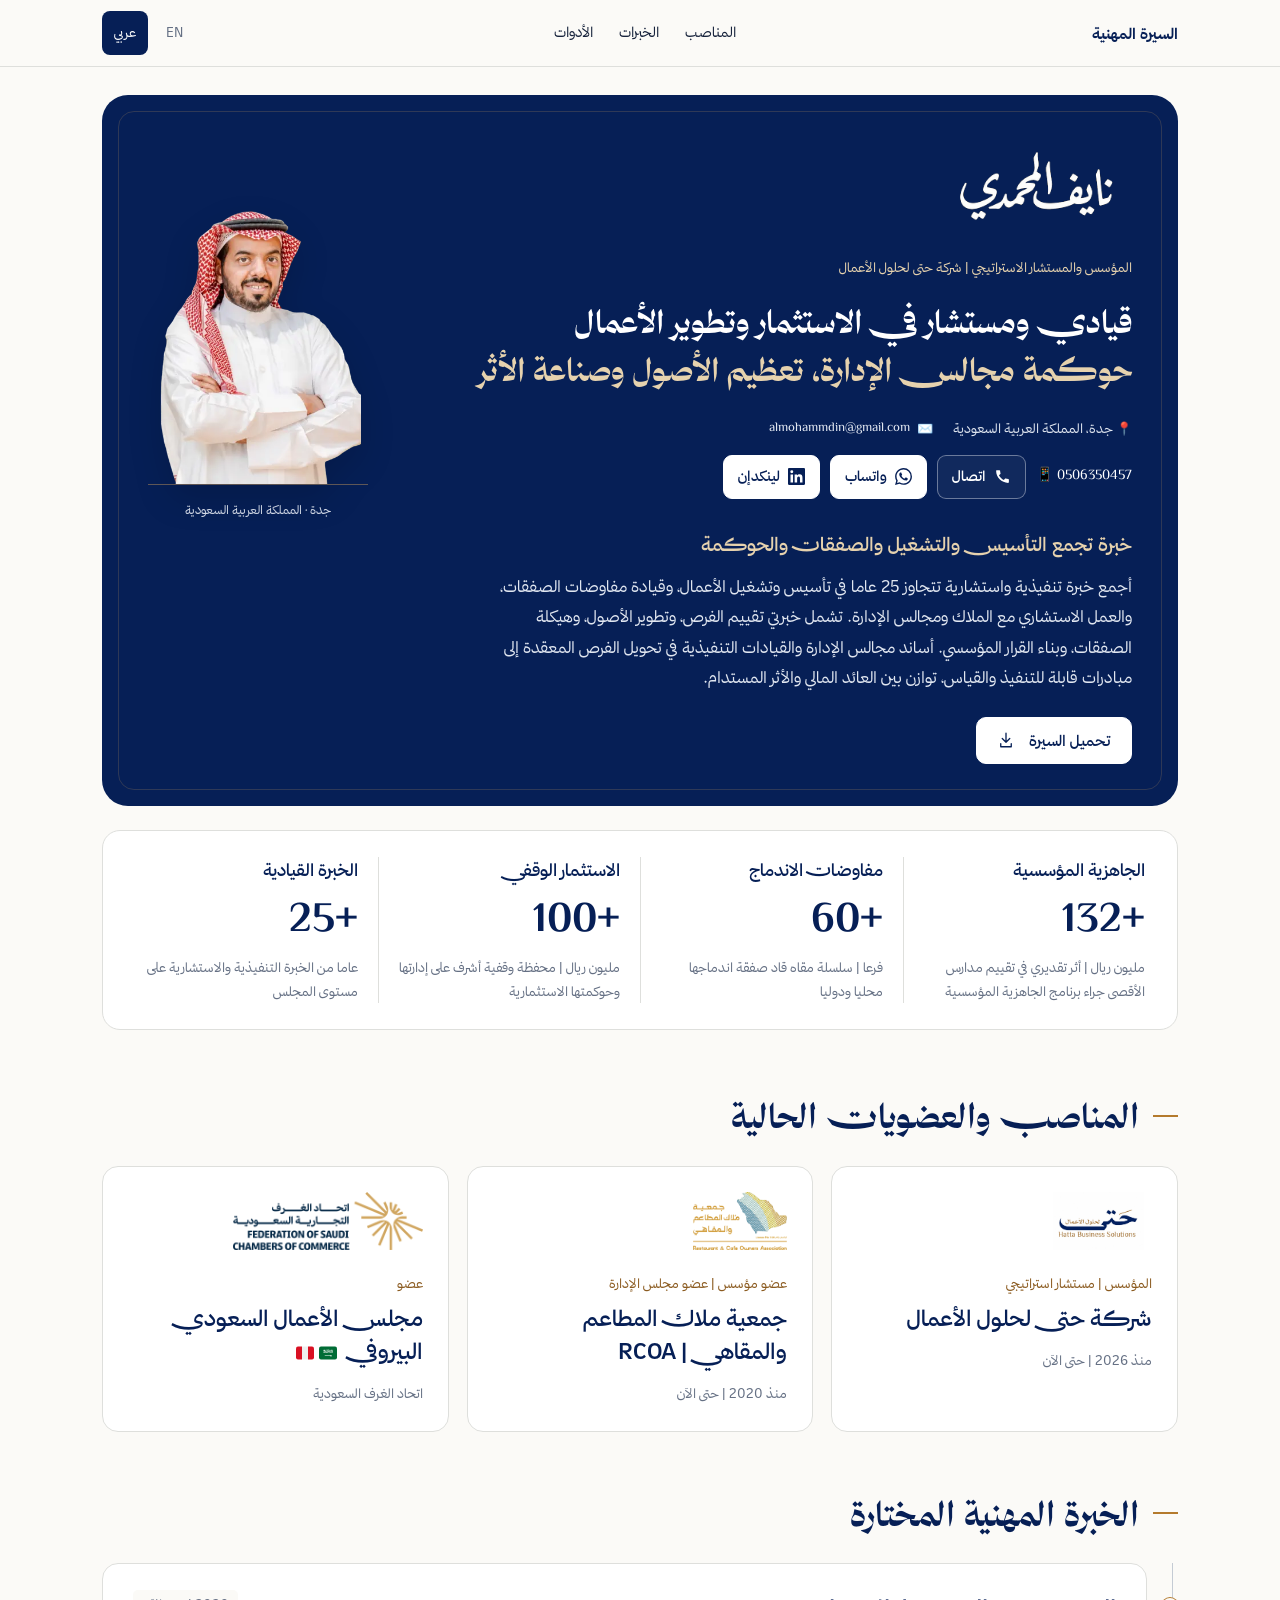
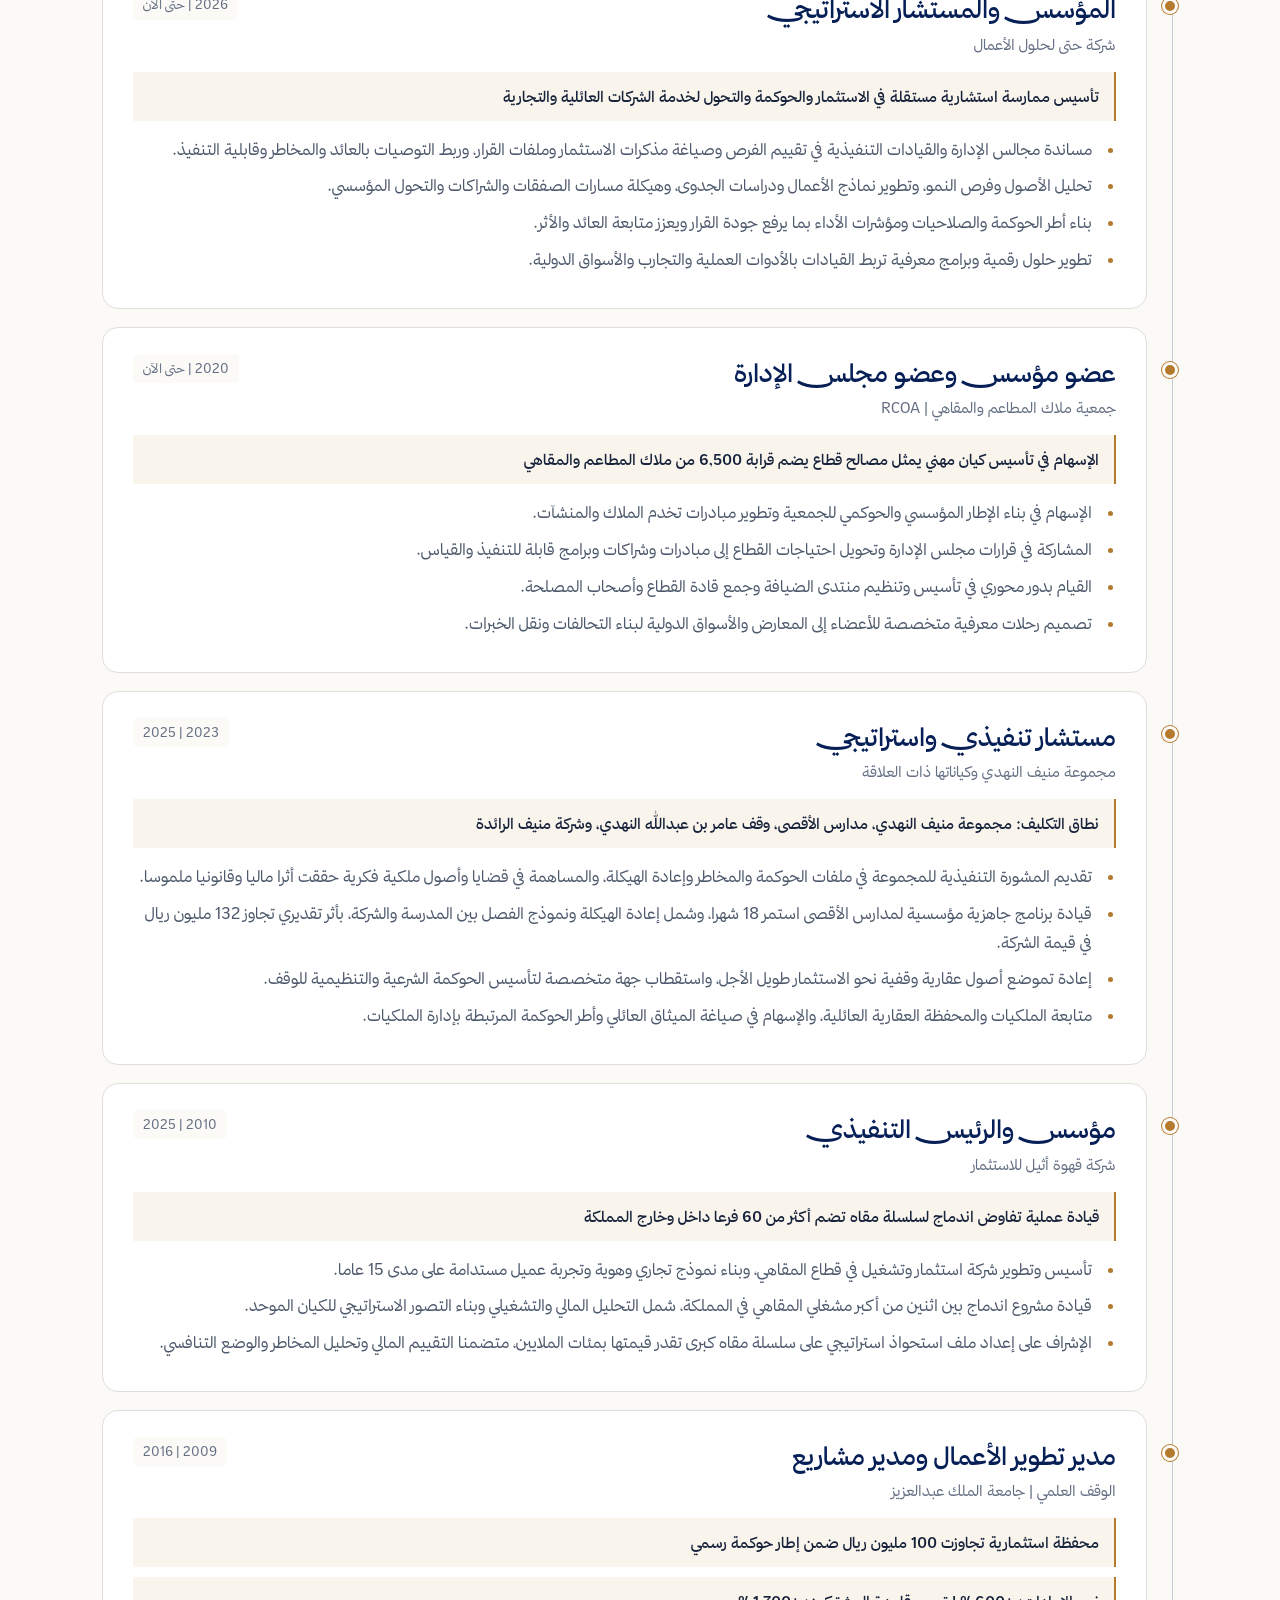
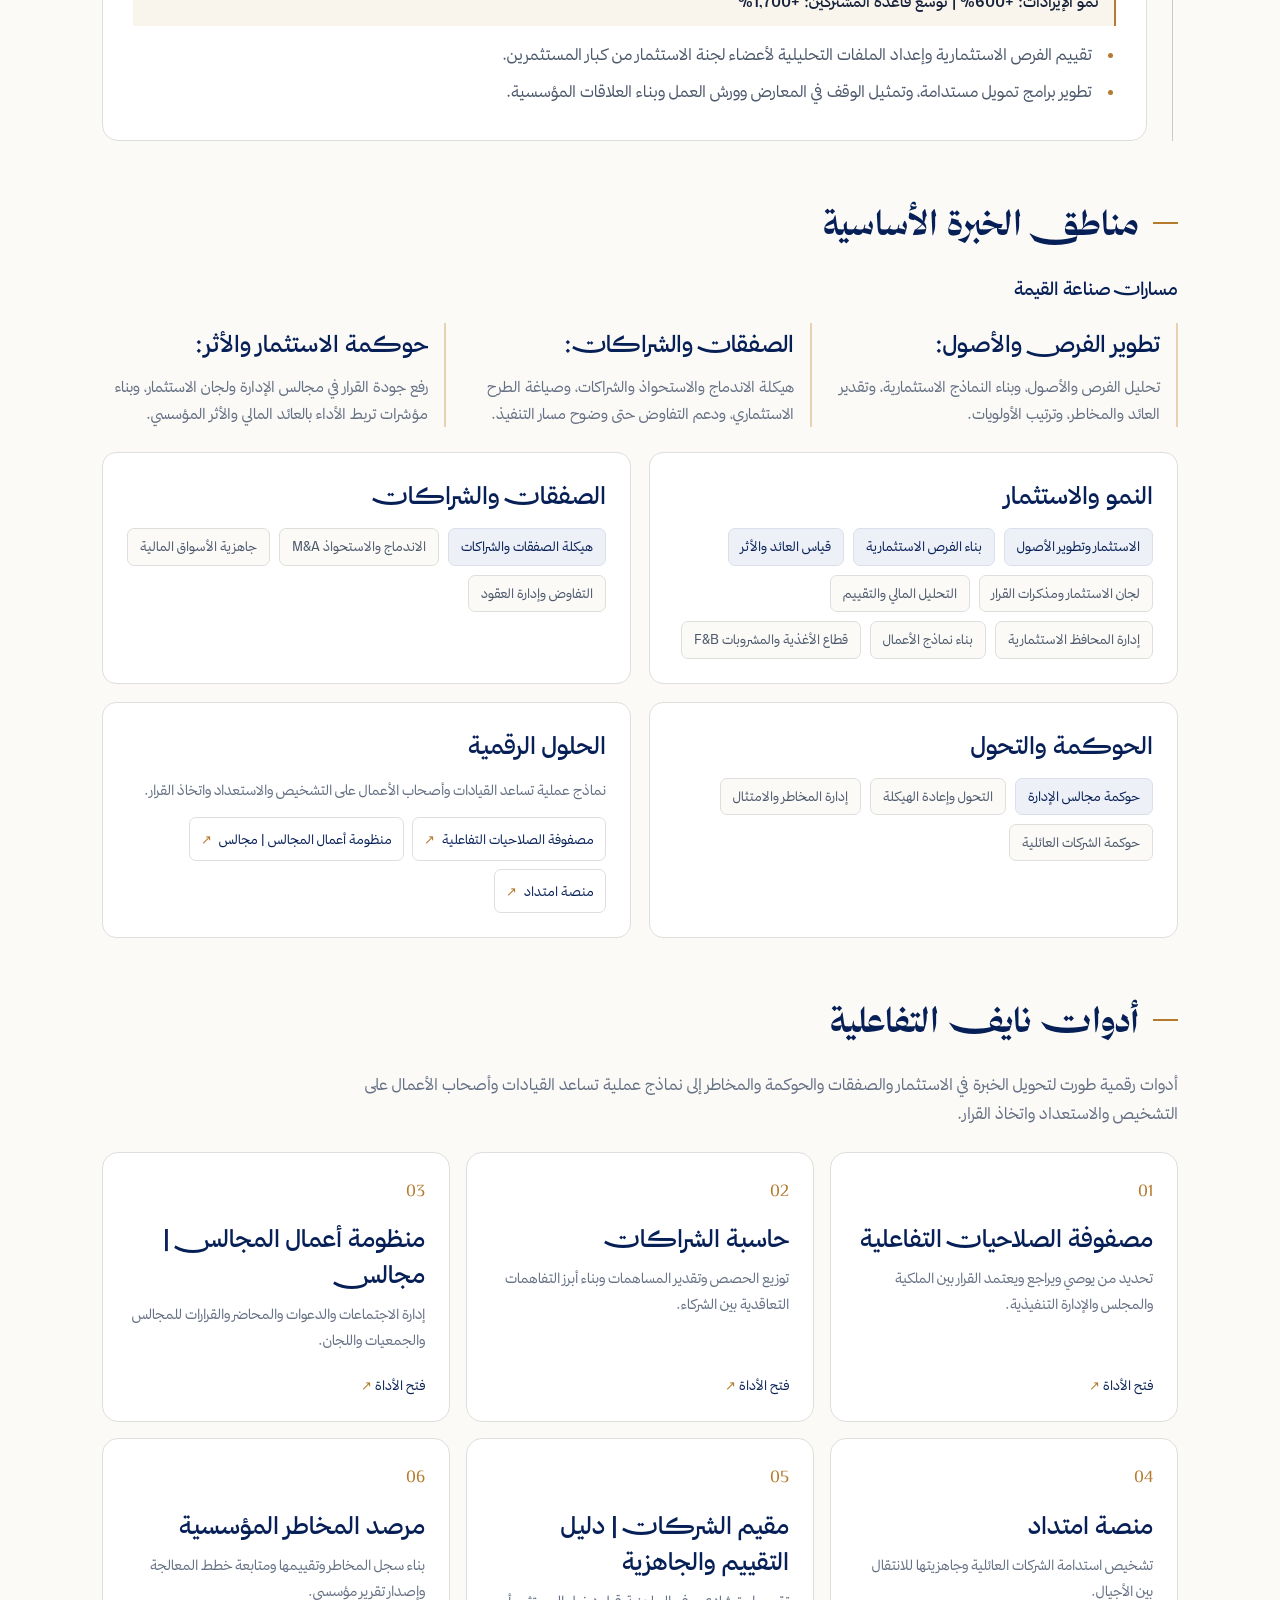
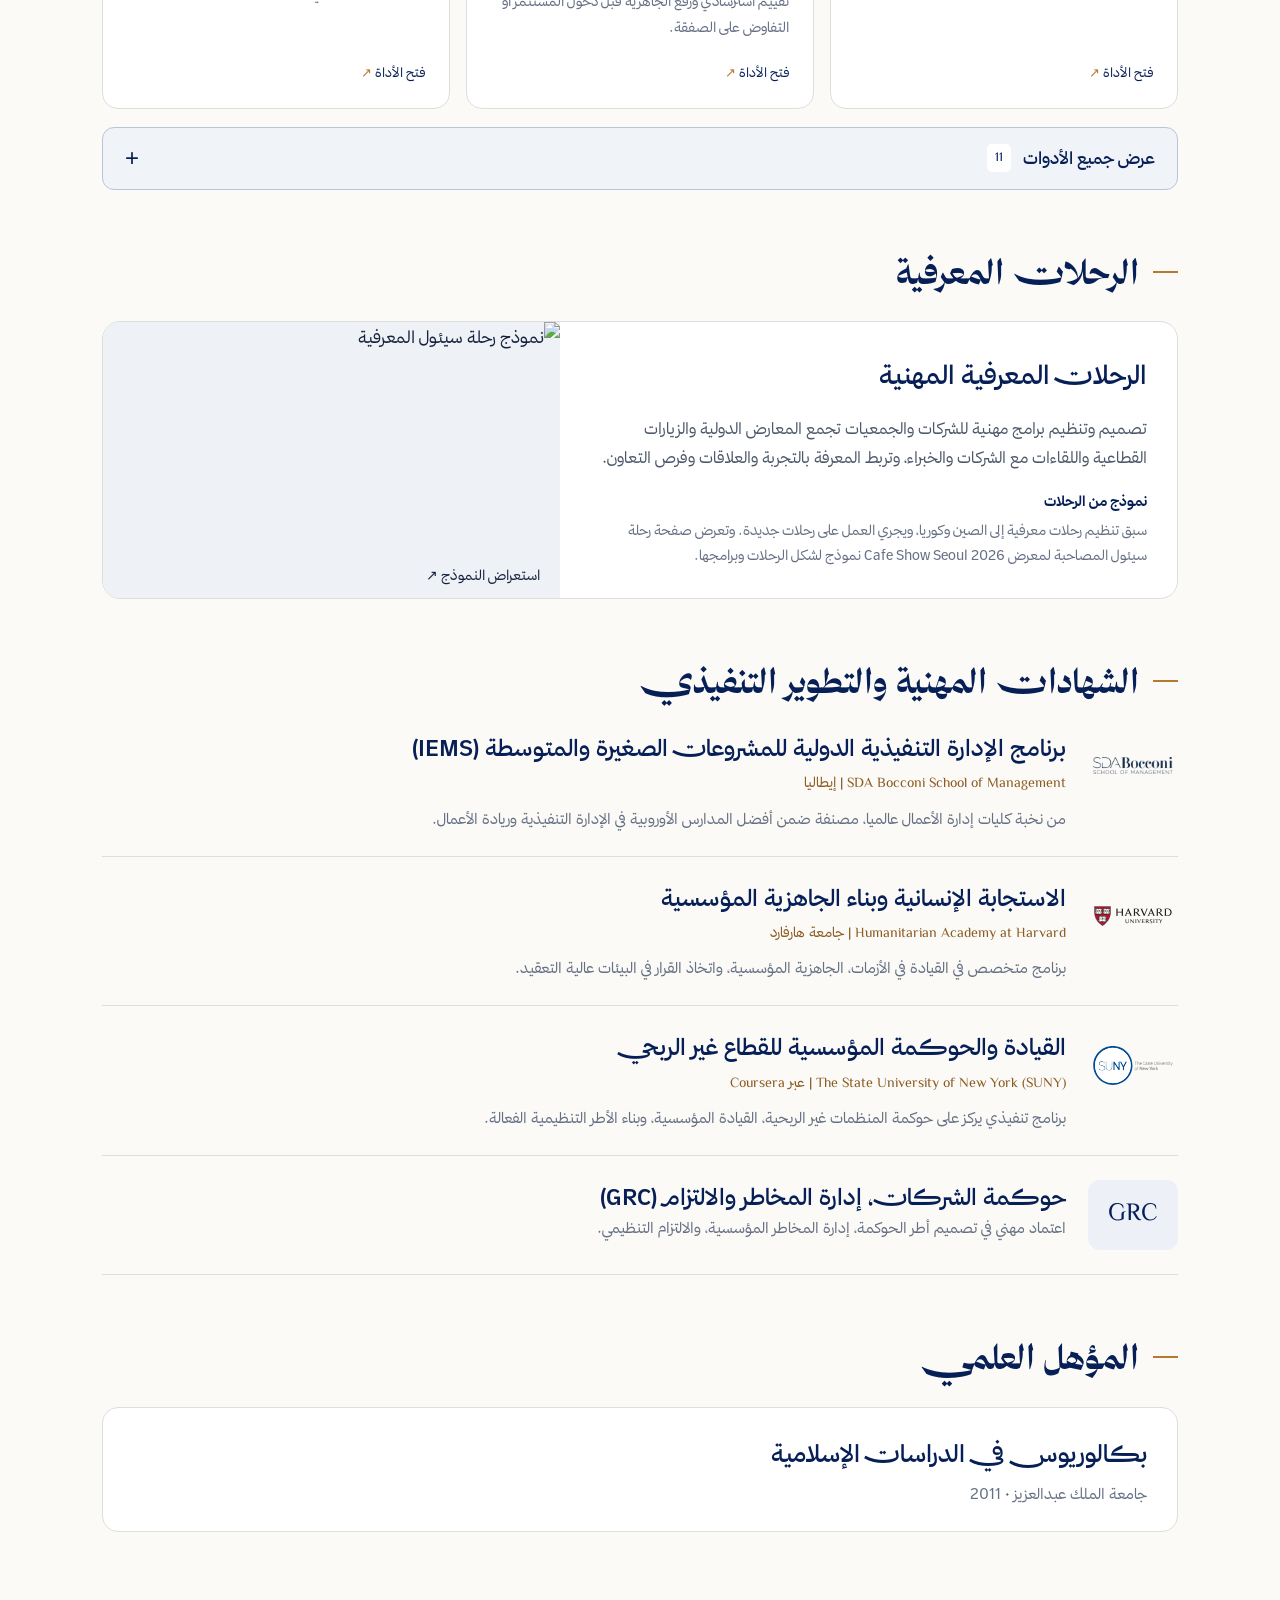
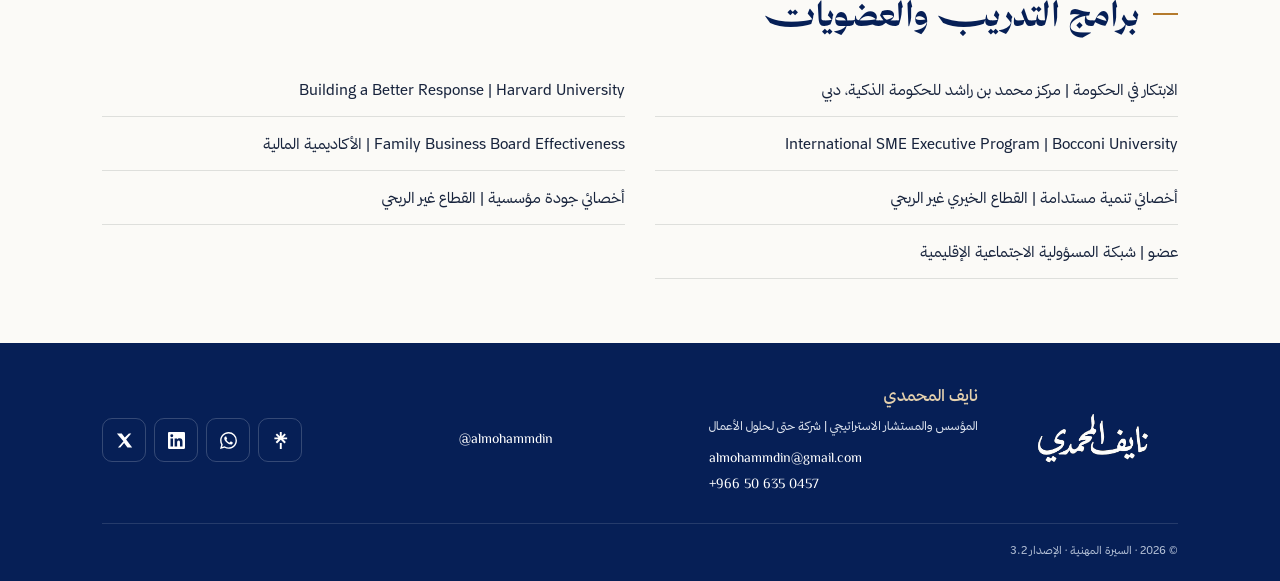
==== commit a68838c8: "Restore Hatta logo in Arabic and English current-role cards" ====
--- a/index.html
+++ b/index.html
@@ -123,7 +123,7 @@
         <h2 class="section-title">المناصب والعضويات الحالية</h2>
         <div class="board-grid">
           <div class="board-card">
-            <div class="role-symbol" aria-hidden="true"><svg viewBox="0 0 32 32"><path d="M6 28V8h14v20M20 15h6v13M3 28h26M10 12h6M10 17h6M10 22h6"/></svg></div>
+            <img class="board-logo" src="./assets/hatta-logo.jpg" alt="شعار شركة حتى لحلول الأعمال">
             <div class="board-role">المؤسس | مستشار استراتيجي</div>
             <div class="board-entity">شركة حتى لحلول الأعمال</div>
             <div class="board-since">منذ 2026 | حتى الآن</div>
@@ -487,7 +487,7 @@
       <div class="section" id="roles-en">
         <h2 class="section-title">Current Roles & Board Memberships</h2>
         <div class="board-grid">
-          <div class="board-card"><div class="role-symbol" aria-hidden="true"><svg viewBox="0 0 32 32"><path d="M6 28V8h14v20M20 15h6v13M3 28h26M10 12h6M10 17h6M10 22h6"/></svg></div><div class="board-role">Founder | Strategic Advisor</div><div class="board-entity">Hatta Business Solutions Company</div><div class="board-since">Since 2026 | Present</div></div>
+          <div class="board-card"><img class="board-logo" src="./assets/hatta-logo.jpg" alt="Hatta Business Solutions logo"><div class="board-role">Founder | Strategic Advisor</div><div class="board-entity">Hatta Business Solutions Company</div><div class="board-since">Since 2026 | Present</div></div>
           <div class="board-card"><img class="board-logo" src="./assets/rcoa-logo.png" alt="Restaurant & Café Owners Association logo"><div class="board-role">Founding Member | Board Member</div><div class="board-entity">Restaurant & Café Owners Association | RCOA</div><div class="board-since">Since 2020 | Present</div></div>
           <div class="board-card council-card"><img class="board-logo" src="./assets/federation-saudi-chambers.png?v=20260909" alt="Federation of Saudi Chambers logo"><div class="board-role">Member</div><div class="board-entity council-name"><span>Saudi-Peruvian Business Council</span><span class="council-flags" aria-label="Saudi Arabia and Peru"><img src="./assets/flag-saudi-arabia.svg" alt="Saudi Arabia flag"><img src="./assets/flag-peru.svg" alt="Peru flag"></span></div><div class="board-since">Federation of Saudi Chambers</div></div>
         </div>
--- a/assets/cv.css
+++ b/assets/cv.css
@@ -20,3 +20,5 @@
 .impact-heading{font-size:17px;font-weight:500;font-feature-settings:"salt" 1;color:var(--navy);line-height:1.5;margin:0 0 14px}.expertise-groups{display:grid;grid-template-columns:repeat(2,minmax(0,1fr));gap:18px}.expertise-group{min-width:0;background:white;border:1px solid var(--line);border-radius:14px;padding:24px}.expertise-group-title{font-size:24px;font-weight:500;font-feature-settings:"salt" 1;line-height:1.5;color:var(--navy);margin:0 0 15px}.expertise-group .tag{background:var(--paper)}.expertise-group .tag.primary{background:#edf0f6}.expertise-group-copy{font-size:14px;line-height:1.85;color:var(--muted);margin-bottom:14px}.expertise-tool-links{display:flex;flex-wrap:wrap;gap:8px}.expertise-tool-link{font-size:13px;line-height:1.7;border:1px solid var(--line);border-radius:7px;padding:8px 11px;min-height:44px;display:inline-flex;align-items:center;gap:7px;color:var(--navy)}.expertise-tool-link:hover{border-color:var(--gold)}.expertise-tool-link span{color:var(--gold)}body[lang=en] .impact-heading{font-size:15px}body[lang=en] .expertise-group-title{font-size:21px}
 @media(max-width:620px){.impact-heading{font-size:16px;margin-bottom:11px}.expertise-groups{grid-template-columns:1fr;gap:14px}.expertise-group{padding:22px}.expertise-group-title{font-size:23px}.expertise-group .tag{font-size:13px}body[lang=en] .impact-heading{font-size:14px}}
 @media print{.impact-heading,body[lang=en] .impact-heading{font-size:8pt;margin-bottom:2mm}.expertise-groups{gap:3mm}.expertise-group{padding:3mm;border-radius:2mm;break-inside:avoid}.expertise-group-title,body[lang=en] .expertise-group-title{font-size:11pt;margin-bottom:2mm}.expertise-group .tag{font-size:8pt}.expertise-group-copy{font-size:8pt;line-height:1.6;margin-bottom:2mm}.expertise-tool-links{gap:1.5mm}.expertise-tool-link{font-size:8pt;min-height:0;padding:1mm 2mm;gap:1mm}}
+
+@media print{.expertise-groups{gap:3mm 4mm}.expertise-group{border:0;border-inline-start:.5mm solid var(--gold);padding:0 0 0 2mm;border-radius:0;padding-inline:2mm 0}.expertise-group-title,body[lang=en] .expertise-group-title{font-size:10pt;margin-bottom:1.5mm}.expertise-group .tags-cloud{display:block;font-size:8pt;line-height:1.65}.expertise-group .tag,.expertise-group .tag.primary{display:inline;border:0;padding:0;background:transparent;color:var(--ink);font-size:8pt;line-height:1.65}.expertise-group .tag:not(:last-child):after{content:" · ";color:var(--muted)}.expertise-tool-links{display:block;font-size:8pt;line-height:1.65}.expertise-tool-link{display:inline;border:0;padding:0;line-height:1.65}.expertise-tool-link:not(:last-child):after{content:" · ";color:var(--muted)}.expertise-tool-link span{display:none}.knowledge-product-card{break-inside:avoid;page-break-inside:avoid}}
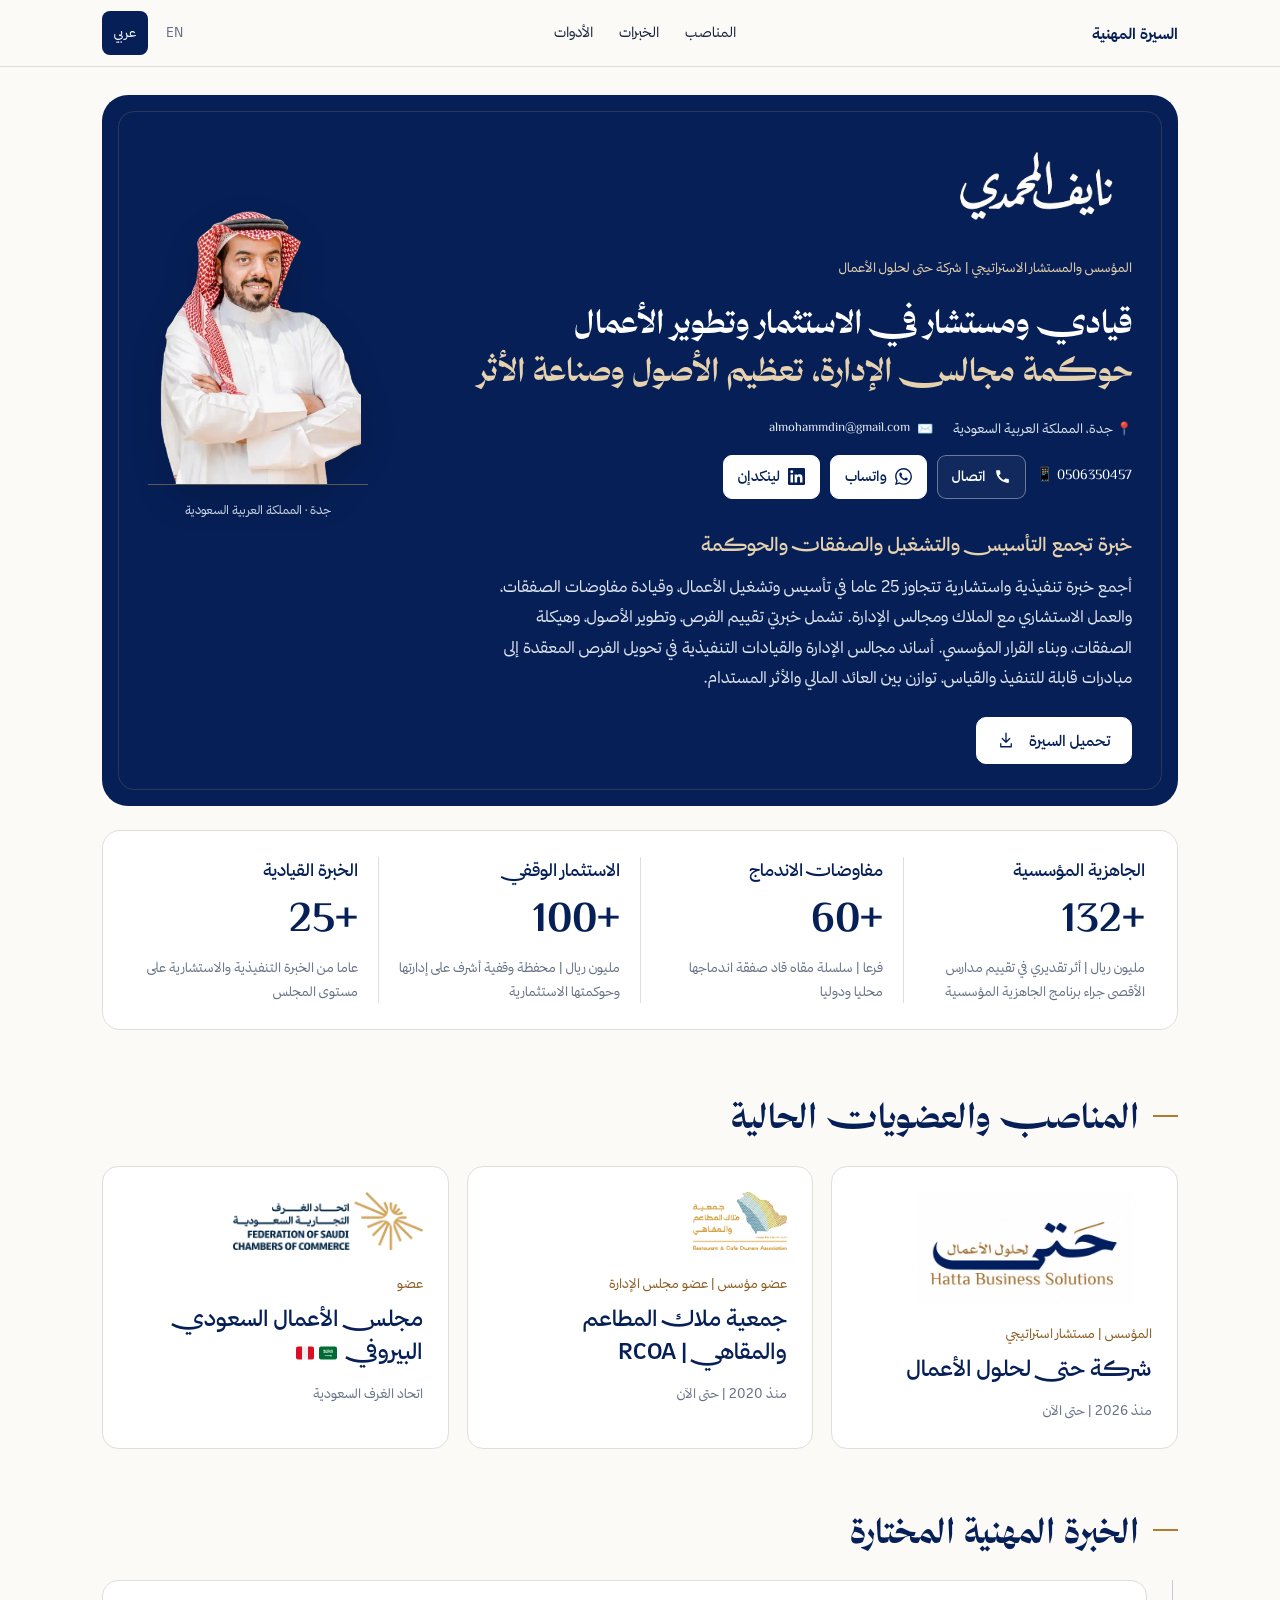
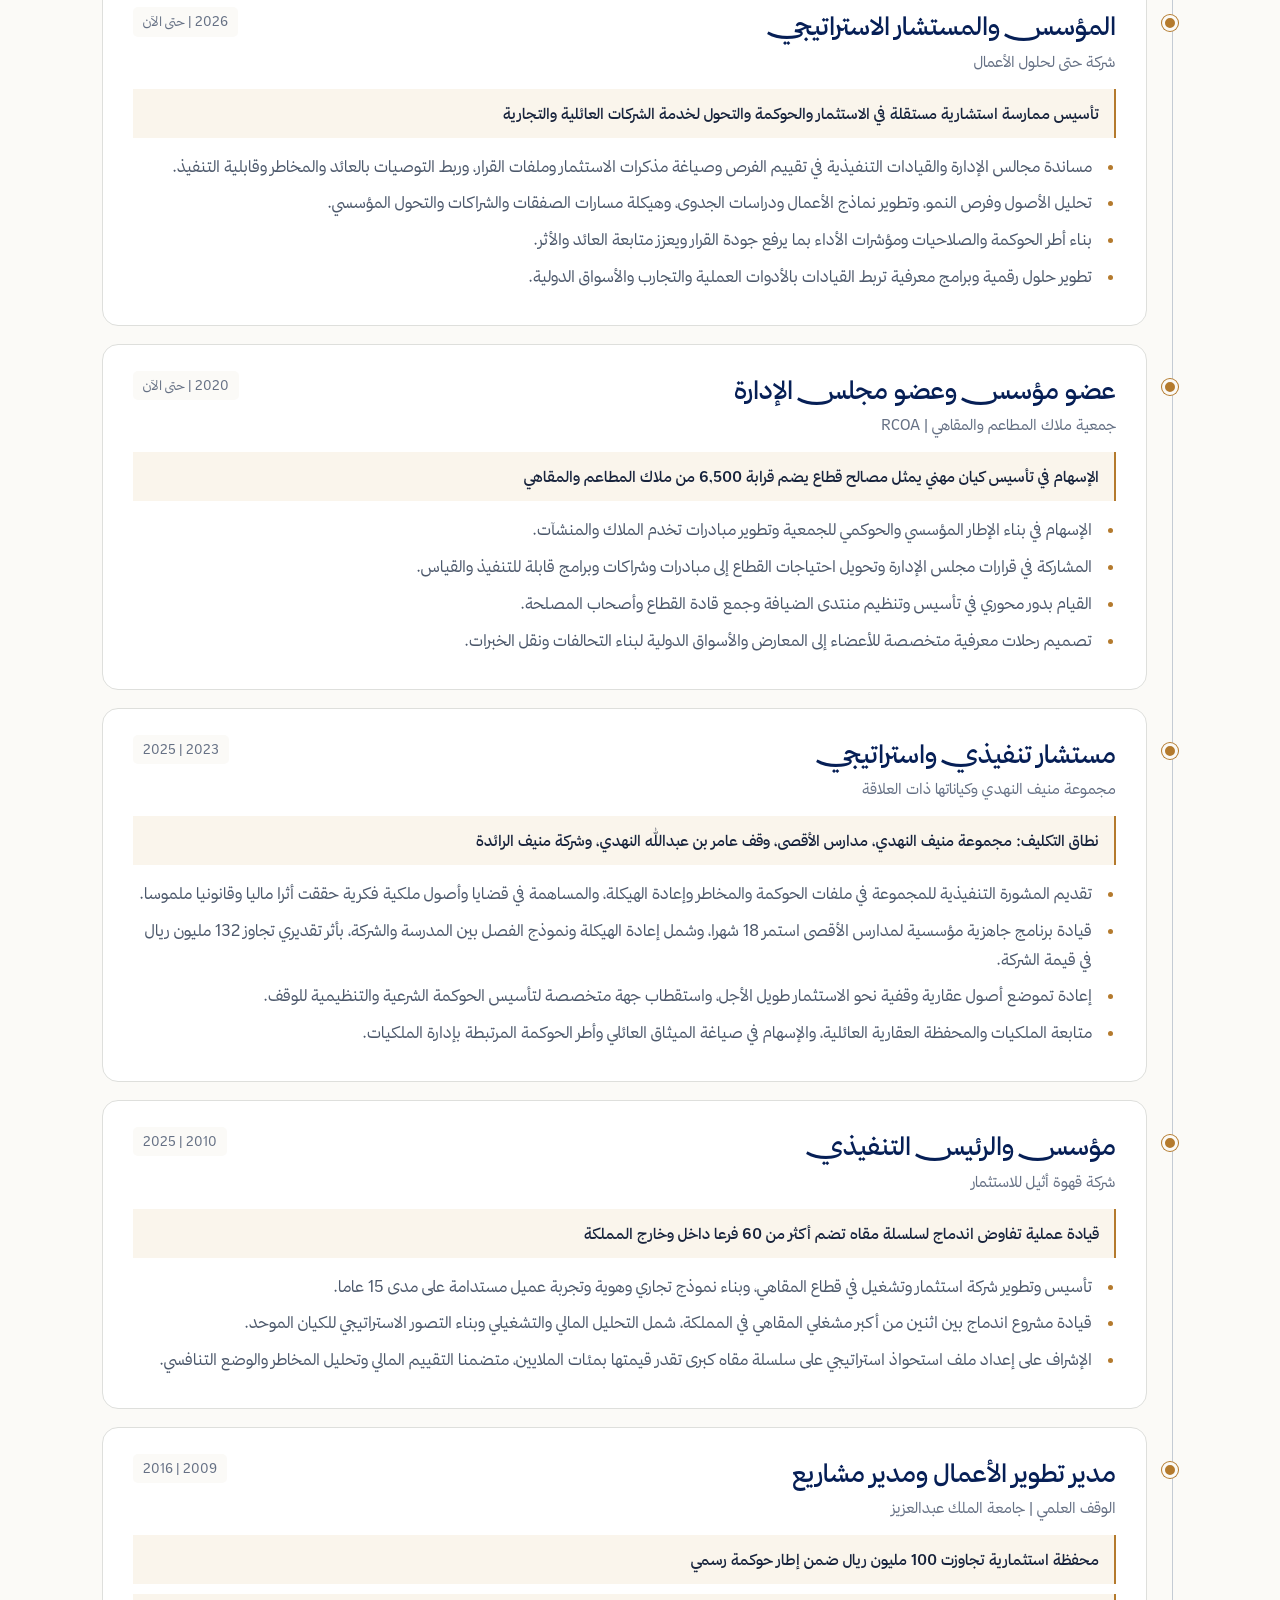
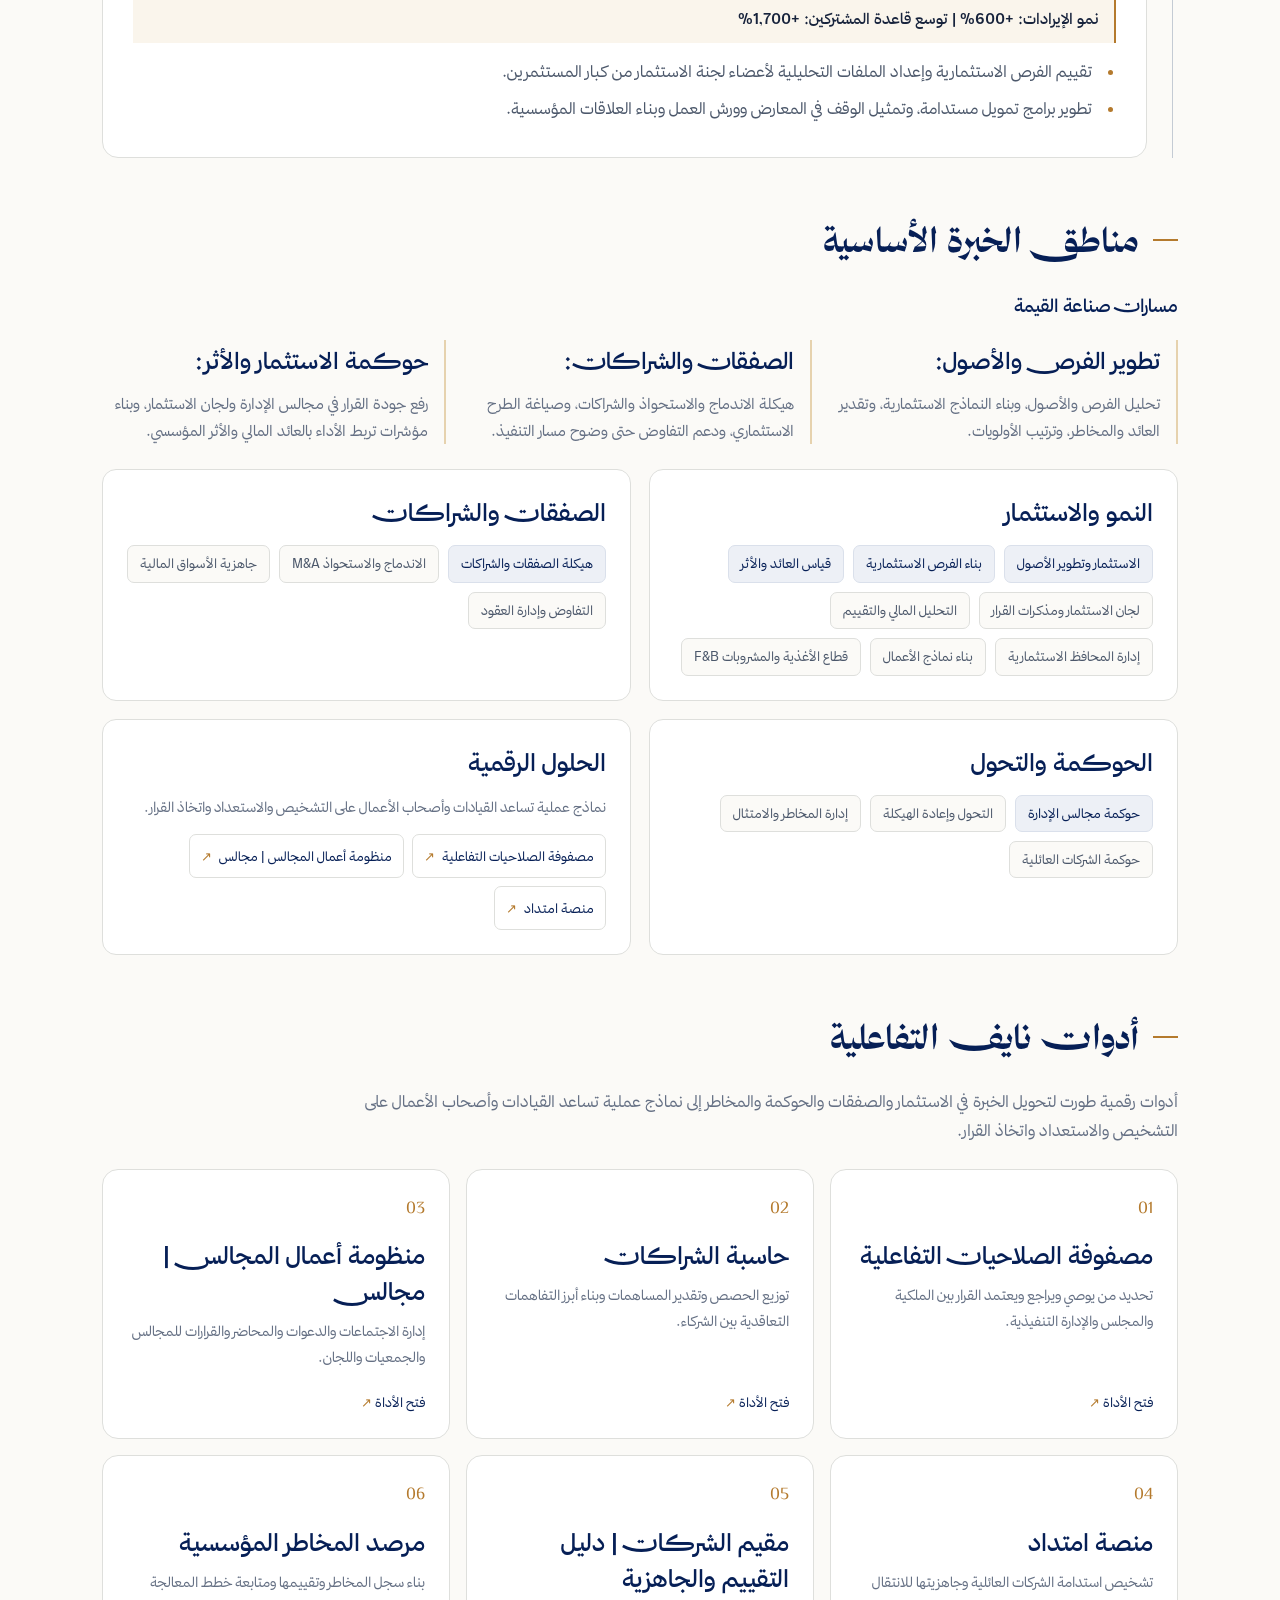
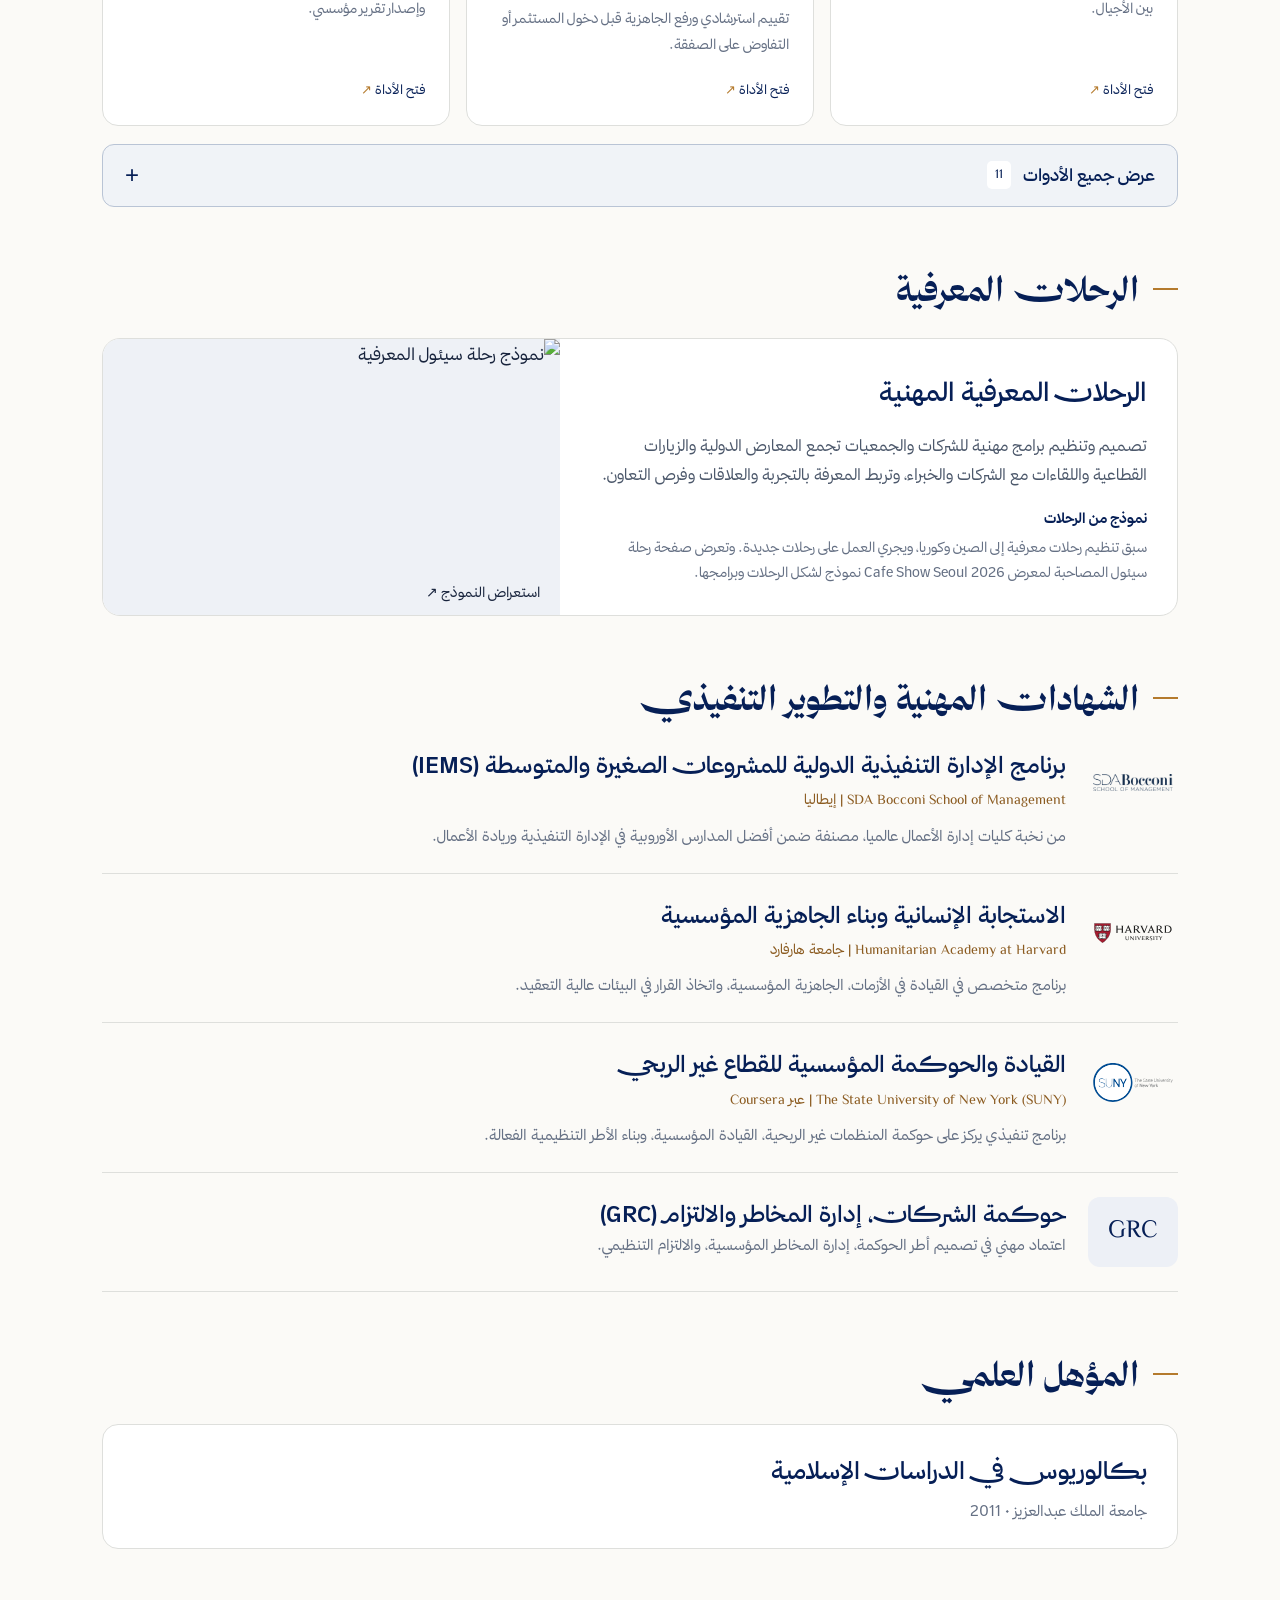
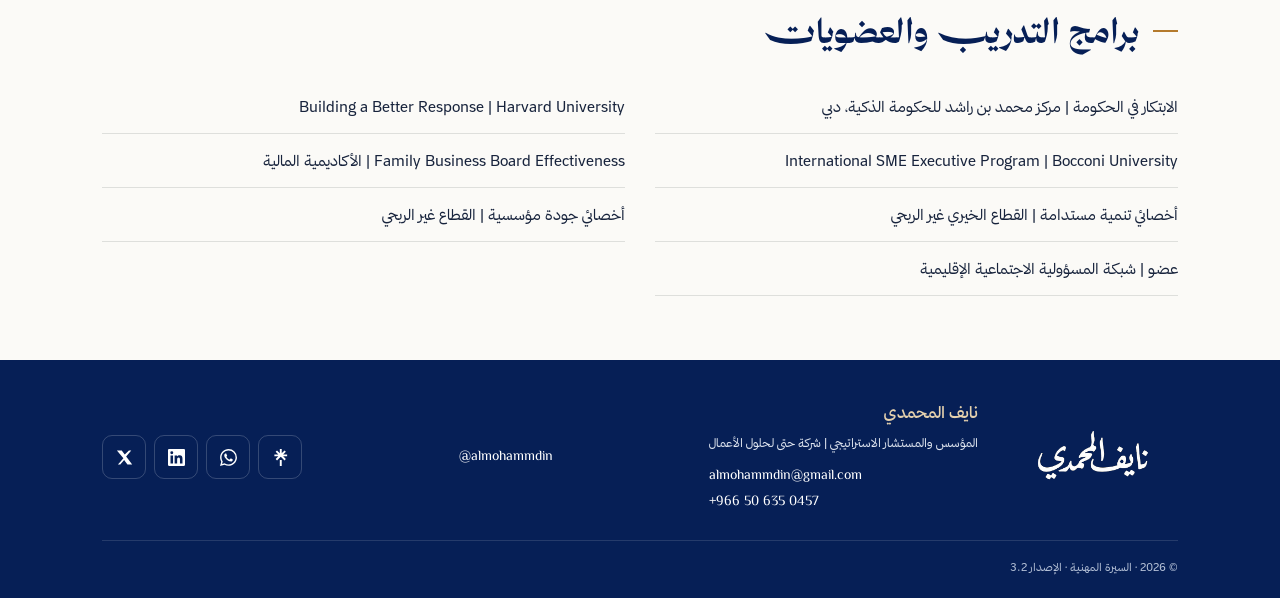
==== commit 18bc8c8d: "Apply larger Hatta logo layout to both language cards" ====
--- a/index.html
+++ b/index.html
@@ -65,7 +65,7 @@
   </script>
 
   
-<link rel="stylesheet" href="assets/fonts.css?v=3.2"><link rel="stylesheet" href="assets/cv.css?v=3.2"></head>
+<link rel="stylesheet" href="assets/fonts.css?v=3.2"><link rel="stylesheet" href="assets/cv.css?v=3.2-hatta2"></head>
 
 <body dir="rtl" lang="ar">
 
@@ -122,8 +122,8 @@
       <div class="section" id="roles-ar">
         <h2 class="section-title">المناصب والعضويات الحالية</h2>
         <div class="board-grid">
-          <div class="board-card">
-            <img class="board-logo" src="./assets/hatta-logo.jpg" alt="شعار شركة حتى لحلول الأعمال">
+          <div class="board-card hatta-board-card">
+            <img class="board-logo hatta-board-logo" src="./assets/hatta-logo.jpg" alt="شعار شركة حتى لحلول الأعمال">
             <div class="board-role">المؤسس | مستشار استراتيجي</div>
             <div class="board-entity">شركة حتى لحلول الأعمال</div>
             <div class="board-since">منذ 2026 | حتى الآن</div>
@@ -487,7 +487,7 @@
       <div class="section" id="roles-en">
         <h2 class="section-title">Current Roles & Board Memberships</h2>
         <div class="board-grid">
-          <div class="board-card"><img class="board-logo" src="./assets/hatta-logo.jpg" alt="Hatta Business Solutions logo"><div class="board-role">Founder | Strategic Advisor</div><div class="board-entity">Hatta Business Solutions Company</div><div class="board-since">Since 2026 | Present</div></div>
+          <div class="board-card hatta-board-card"><img class="board-logo hatta-board-logo" src="./assets/hatta-logo.jpg" alt="Hatta Business Solutions logo"><div class="board-role">Founder | Strategic Advisor</div><div class="board-entity">Hatta Business Solutions Company</div><div class="board-since">Since 2026 | Present</div></div>
           <div class="board-card"><img class="board-logo" src="./assets/rcoa-logo.png" alt="Restaurant & Café Owners Association logo"><div class="board-role">Founding Member | Board Member</div><div class="board-entity">Restaurant & Café Owners Association | RCOA</div><div class="board-since">Since 2020 | Present</div></div>
           <div class="board-card council-card"><img class="board-logo" src="./assets/federation-saudi-chambers.png?v=20260909" alt="Federation of Saudi Chambers logo"><div class="board-role">Member</div><div class="board-entity council-name"><span>Saudi-Peruvian Business Council</span><span class="council-flags" aria-label="Saudi Arabia and Peru"><img src="./assets/flag-saudi-arabia.svg" alt="Saudi Arabia flag"><img src="./assets/flag-peru.svg" alt="Peru flag"></span></div><div class="board-since">Federation of Saudi Chambers</div></div>
         </div>
--- a/assets/cv.css
+++ b/assets/cv.css
@@ -22,3 +22,8 @@
 @media print{.impact-heading,body[lang=en] .impact-heading{font-size:8pt;margin-bottom:2mm}.expertise-groups{gap:3mm}.expertise-group{padding:3mm;border-radius:2mm;break-inside:avoid}.expertise-group-title,body[lang=en] .expertise-group-title{font-size:11pt;margin-bottom:2mm}.expertise-group .tag{font-size:8pt}.expertise-group-copy{font-size:8pt;line-height:1.6;margin-bottom:2mm}.expertise-tool-links{gap:1.5mm}.expertise-tool-link{font-size:8pt;min-height:0;padding:1mm 2mm;gap:1mm}}
 
 @media print{.expertise-groups{gap:3mm 4mm}.expertise-group{border:0;border-inline-start:.5mm solid var(--gold);padding:0 0 0 2mm;border-radius:0;padding-inline:2mm 0}.expertise-group-title,body[lang=en] .expertise-group-title{font-size:10pt;margin-bottom:1.5mm}.expertise-group .tags-cloud{display:block;font-size:8pt;line-height:1.65}.expertise-group .tag,.expertise-group .tag.primary{display:inline;border:0;padding:0;background:transparent;color:var(--ink);font-size:8pt;line-height:1.65}.expertise-group .tag:not(:last-child):after{content:" · ";color:var(--muted)}.expertise-tool-links{display:block;font-size:8pt;line-height:1.65}.expertise-tool-link{display:inline;border:0;padding:0;line-height:1.65}.expertise-tool-link:not(:last-child):after{content:" · ";color:var(--muted)}.expertise-tool-link span{display:none}.knowledge-product-card{break-inside:avoid;page-break-inside:avoid}}
+
+/* Give the wide Hatta wordmark enough space in its role card. */
+.board-logo.hatta-board-logo{width:100%;max-width:260px;height:112px;object-fit:cover;object-position:center;margin-bottom:18px}
+@media(max-width:620px){.board-card.hatta-board-card{padding-inline-end:24px}.board-logo.hatta-board-logo{position:static;inset:auto;width:230px;max-width:100%;height:100px;margin-bottom:18px;align-self:flex-start}body[lang=en] .board-logo.hatta-board-logo{object-position:center}}
+@media print{.board-logo.hatta-board-logo{width:100%;max-width:48mm;height:20mm;margin-bottom:3mm}}
